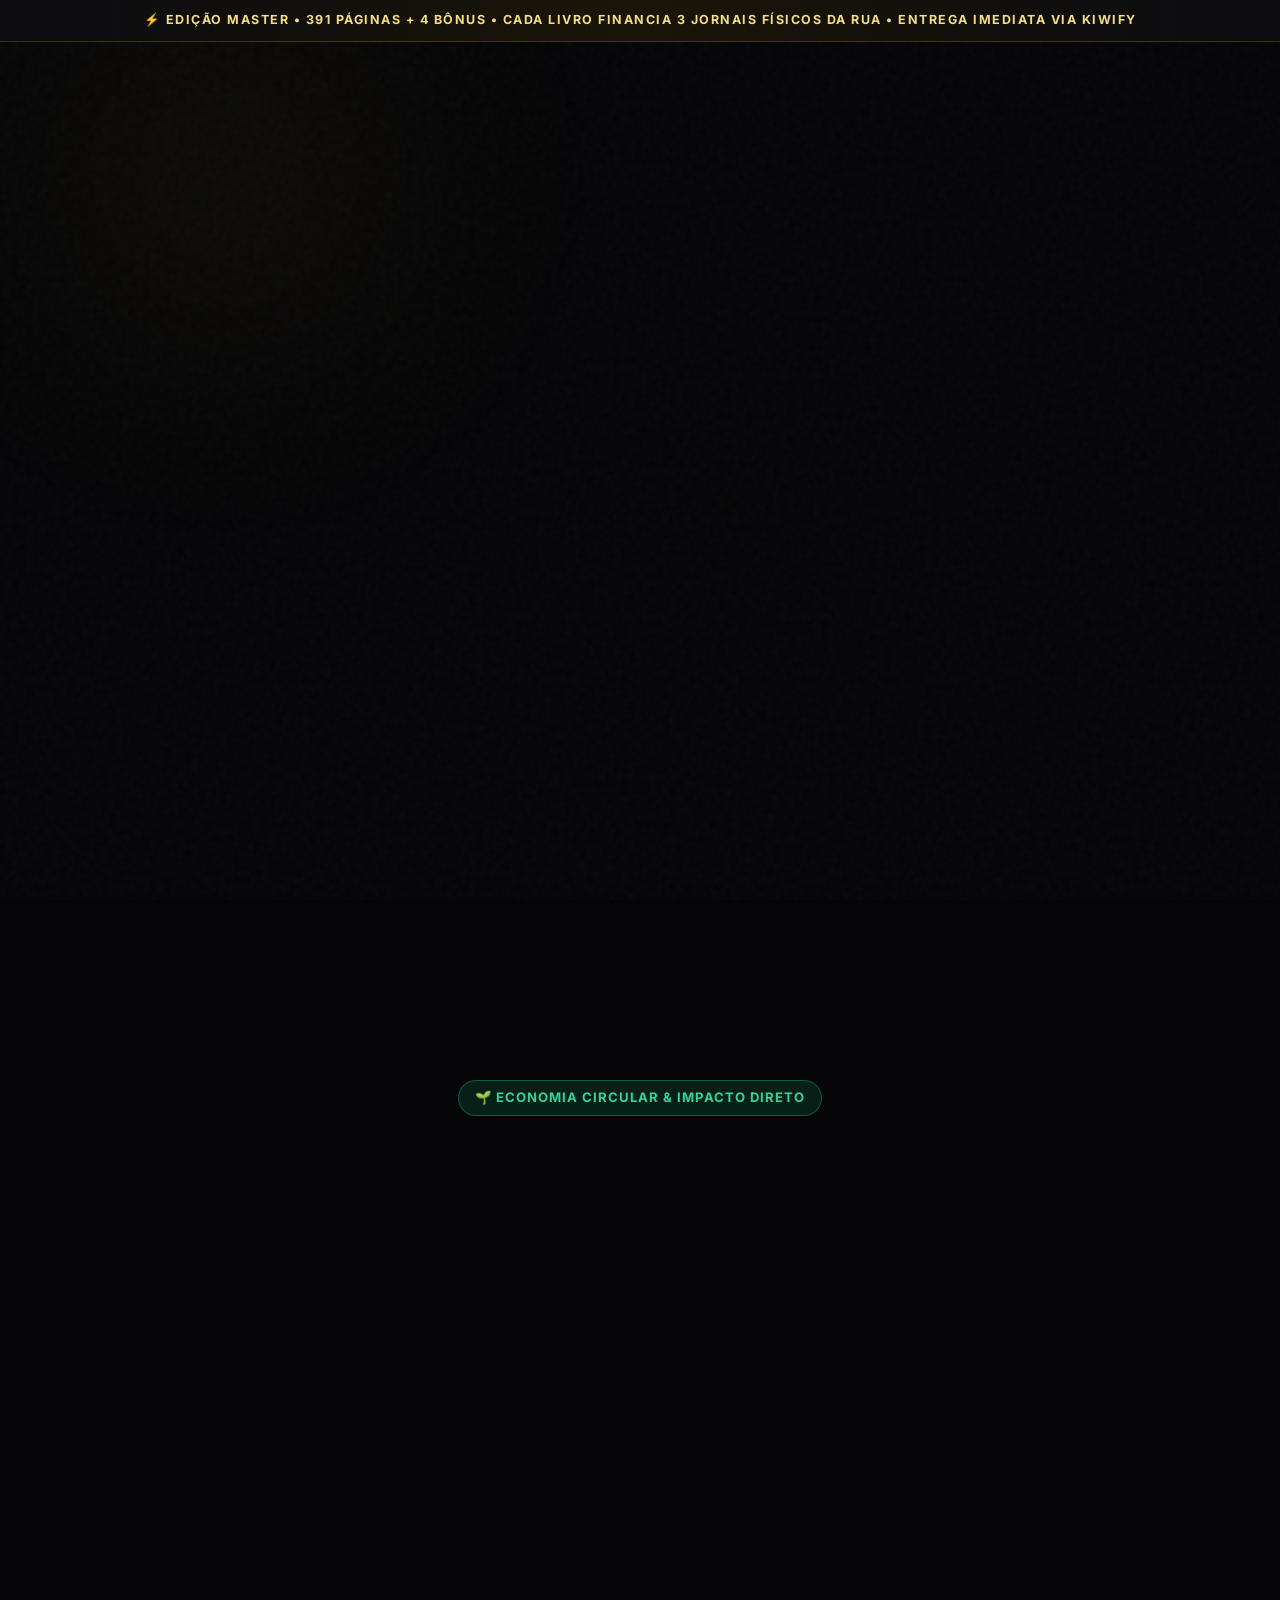
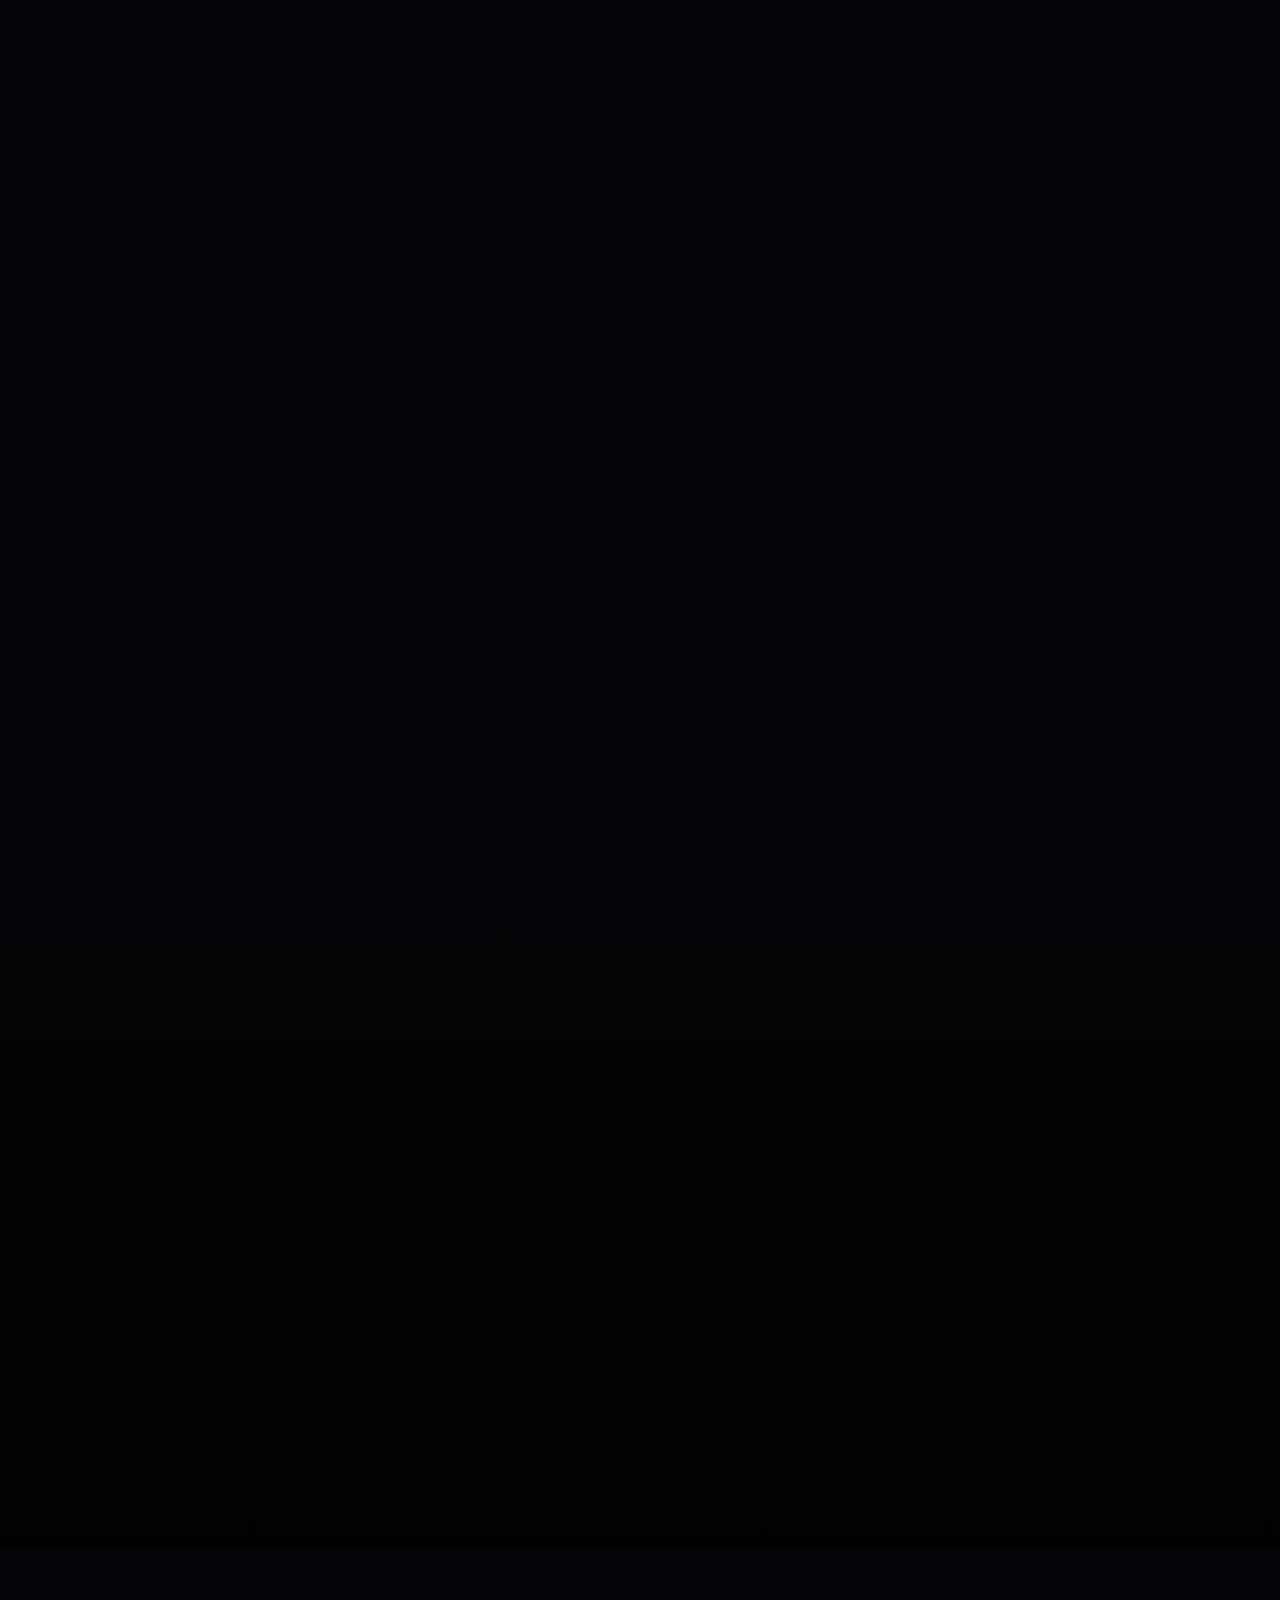
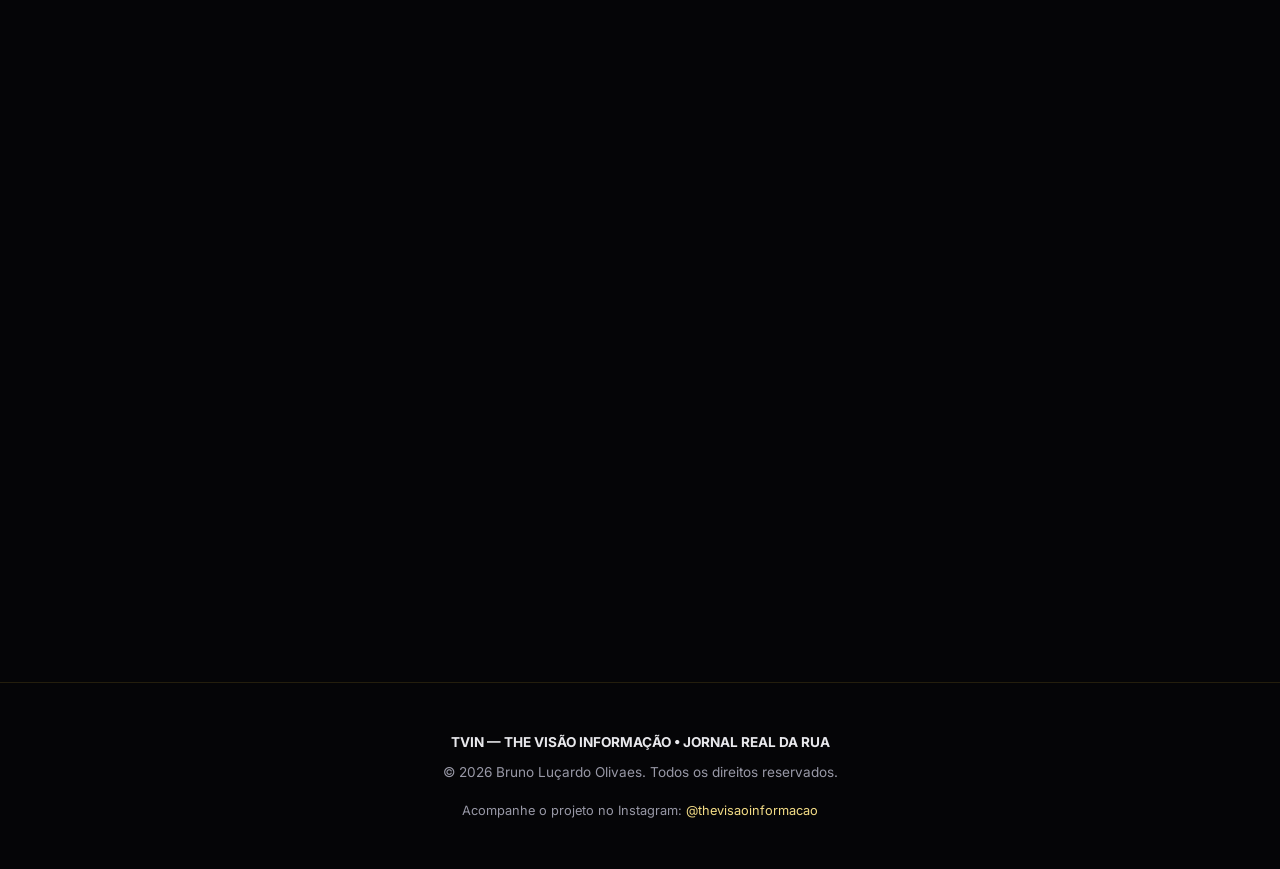
==== do-primeiro-real/index.html @ 1b7e7b94 "feat: mirror route do-primeiro-real" ====
<!DOCTYPE html>
<html lang="pt-BR">
<head>
    <meta charset="UTF-8">
    <meta name="viewport" content="width=device-width, initial-scale=1.0">
    <meta name="description" content="Do Primeiro Real ao Patrimônio: Educação Financeira do Básico ao Avançado por Bruno Luçardo Olivaes. 391 Páginas, 40 Capítulos e o Ecossistema Social TVIN & Jornal REAL da Rua.">
    <meta property="og:title" content="Do Primeiro Real ao Patrimônio — Edição Master | Bruno Luçardo Olivaes">
    <meta property="og:description" content="O guia definitivo de 391 páginas para sair das dívidas e construir riqueza real. Cada livro de R$ 14,90 financia a impressão de 3 jornais físicos gratuitos para a ponta da rua.">
    <meta property="og:image" content="https://bruno-olivaes.github.io/primeiro-real/assets/mockup_hero_combo.png">
    <meta property="og:url" content="https://bruno-olivaes.github.io/primeiro-real/">
    <meta property="og:type" content="website">
    <title>Do Primeiro Real ao Patrimônio — Edição Master | Bruno Luçardo Olivaes</title>
    
    <link rel="preconnect" href="https://fonts.googleapis.com">
    <link rel="preconnect" href="https://fonts.gstatic.com" crossorigin>
    <link href="https://fonts.googleapis.com/css2?family=Cinzel:wght@500;700;800&family=Inter:wght@300;400;500;600;700;800&display=swap" rel="stylesheet">
    <link rel="stylesheet" href="style.css">
</head>
<body>
    <div class="noise-overlay"></div>
    <div class="glow-bg"></div>

    <!-- TOP ANNOUNCEMENT BAR -->
    <div class="top-bar">
        <span>⚡ EDIÇÃO MASTER • 391 PÁGINAS + 4 BÔNUS • CADA LIVRO FINANCIA 3 JORNAIS FÍSICOS DA RUA • ENTREGA IMEDIATA VIA KIWIFY</span>
    </div>

    <!-- HERO SECTION -->
    <header class="hero" id="home">
        <div class="container hero-content">
            <div class="hero-text fade-in-up">
                <div class="badge-pill">ECOSSISTEMA TVIN • THE VISÃO INFORMAÇÃO • IMPACTO SOCIAL REAL</div>
                <p class="pre-headline">Educação Financeira do Básico ao Avançado & Emancipação Popular</p>
                <h1 class="headline">DO PRIMEIRO REAL AO <span class="gold-text">PATRIMÔNIO</span></h1>
                <p class="sub-headline">
                    O guia definitivo de <strong>391 páginas</strong> para estancar o ralo financeiro, sair das dívidas e construir patrimônio sólido — sem jargões de Faria Lima e com os pés na realidade do trabalhador brasileiro.
                </p>
                
                <div class="hero-stats">
                    <div class="stat-item">
                        <span class="stat-num">391</span>
                        <span class="stat-label">Páginas Técnicas</span>
                    </div>
                    <div class="stat-divider"></div>
                    <div class="stat-item">
                        <span class="stat-num">40</span>
                        <span class="stat-label">Capítulos & Checklists</span>
                    </div>
                    <div class="stat-divider"></div>
                    <div class="stat-item">
                        <span class="stat-num">R$ 14,90</span>
                        <span class="stat-label">Preço Popular</span>
                    </div>
                    <div class="stat-divider"></div>
                    <div class="stat-item">
                        <span class="stat-num" style="color: #34d399;">3 Jornais</span>
                        <span class="stat-label">Impressos Financiados</span>
                    </div>
                </div>

                <div class="hero-cta-group">
                    <a href="https://pay.kiwify.com.br/JUmJDc2" target="_blank" class="cta-button primary-cta pulse">
                        QUERO O LIVRO E APOIAR O JORNAL DA RUA ➔
                    </a>
                    <span class="cta-subtext">🔒 Pagamento único de R$ 14,90 • Acesso imediato no Kiwify • Garantia incondicional de 7 dias</span>
                </div>
            </div>

            <div class="hero-image fade-in-up delay-1">
                <div class="book-container">
                    <div class="book-3d">
                        <img src="assets/mockup_hero_combo.png" alt="Do Primeiro Real ao Patrimônio - Pacote Completo Bruno Luçardo Olivaes">
                        <div class="book-cover-overlay"></div>
                    </div>
                </div>
            </div>
        </div>
    </header>

    <!-- SEÇÃO ESPECIAL: O PROJETO TVIN & O JORNAL REAL DA RUA -->
    <section class="section project-manifesto" id="projeto">
        <div class="container">
            <div style="text-align: center;">
                <span class="impact-badge">🌱 Economia Circular & Impacto Direto</span>
                <p class="section-eyebrow fade-in-up">O GRANDE DIFERENCIAL DO PROJETO</p>
                <h2 class="section-title fade-in-up">Um Livro Técnico. Um Movimento Social. <span class="gold-text">Um Modelo Circular.</span></h2>
                <p class="section-subtitle fade-in-up" style="max-width: 820px; margin: 0 auto 2.5rem auto;">
                    Por que uma obra de 391 páginas — que no mercado tradicional custaria entre R$ 150 e R$ 300 — é vendida a <strong>R$ 14,90</strong>? Porque ela é o motor que financia a informação de quem mais precisa.
                </p>
            </div>

            <div class="cards-grid">
                <div class="glass-card fade-in-up">
                    <div class="card-icon">📡</div>
                    <h3>1. O Que é a TVIN?</h3>
                    <p>A <strong>The Visão Informação (TVIN)</strong> nasceu com um propósito inegociável: fornecer educação econômica, ferramentas financeiras e jornalismo sem filtro para a base popular. Não vendemos ilusão nem promessas fáceis: entregamos dados limpos, matemática dos fatos e soberania para quem acorda cedo e faz o país girar.</p>
                </div>

                <div class="glass-card fade-in-up delay-1">
                    <div class="card-icon">🗞️</div>
                    <h3>2. O Jornal REAL da Rua</h3>
                    <p>Um jornal físico de 8 páginas, impresso em papel autêntico e diagramação profissional, distribuído <strong>100% de graça</strong> em estações de trem, terminais de ônibus, feiras e praças populares. Ele traduz juros, direitos trabalhistas, inflação dos alimentos e orçamento familiar direto na mão de quem não tem tempo a perder.</p>
                </div>

                <div class="glass-card fade-in-up delay-2">
                    <div class="card-icon">🔄</div>
                    <h3>3. O Modelo Circular</h3>
                    <p>Você não está apenas comprando um livro: está ativando uma engrenagem de emancipação coletiva. Cada venda do livro digital gera margem líquida suficiente para bancar a gráfica e a distribuição física de <strong>3 exemplares do Jornal REAL da Rua</strong> entregues na ponta.</p>
                </div>
            </div>

            <!-- INFOGRÁFICO DE IMPACTO CIRCULAR -->
            <div class="impact-calc-grid fade-in-up">
                <div class="impact-calc-card">
                    <div class="step-number">Etapa 1 • Seu Investimento</div>
                    <div class="step-val">R$ 14,90</div>
                    <p>Você adquire o livro master completo (391 páginas) com acesso vitalício e todos os 4 bônus exclusivos.</p>
                </div>

                <div class="impact-calc-card">
                    <div class="step-number">Etapa 2 • O Fundo Gráfico</div>
                    <div class="step-val" style="color: var(--gold-light);">R$ 9,00</div>
                    <p>Descontadas as taxas operacionais, R$ 9,00 vão direto e com total transparência para o fundo de impressão do jornal.</p>
                </div>

                <div class="impact-calc-card highlight">
                    <div class="step-number">Etapa 3 • O Impacto na Rua</div>
                    <div class="step-val">3 Jornais</div>
                    <p>A um custo gráfico de ~R$ 3,00 por exemplar, <strong>três pessoas na correria da rua recebem informação financeira de qualidade de graça.</strong></p>
                </div>
            </div>
        </div>
    </section>

    <!-- O PROBLEMA DO BRASILEIRO (A DOR REAL) -->
    <section class="section problem" id="diagnostico">
        <div class="container">
            <p class="section-eyebrow fade-in-up">O DIAGNÓSTICO DO RALO FINANCEIRO</p>
            <h2 class="section-title fade-in-up">Trabalhar 30 dias para o dinheiro sumir em <span class="gold-text">5 dias não é normal.</span></h2>
            <p class="section-subtitle fade-in-up">
                A maioria das pessoas não passa aperto porque ganha pouco: passa aperto porque o sistema bancário foi desenhado para drenar cada centavo que sobra através de juros invisíveis e falta de método.
            </p>

            <div class="cards-grid">
                <div class="glass-card fade-in-up">
                    <div class="card-icon">💳</div>
                    <h3>O Ralo do Rotativo a 440%</h3>
                    <p>Pagar o mínimo da fatura do cartão ou entrar no cheque especial é transferir o trabalho do seu mês inteiro diretamente para o lucro dos maiores bancos do país. O livro ensina a estancar essa hemorragia em menos de 15 dias.</p>
                </div>

                <div class="glass-card fade-in-up delay-1">
                    <div class="card-icon">🕳️</div>
                    <h3>O Mito dos Gurus de Faria Lima</h3>
                    <p>Mandar você "cortar o cafezinho de R$ 5" enquanto o aluguel sobe e o custo da cesta básica dispara é piada de mau gosto. Nós ensinamos a metodologia do Orçamento 70/20/10 adaptada para quem ganha de 1 a 3 salários mínimos.</p>
                </div>

                <div class="glass-card fade-in-up delay-2">
                    <div class="card-icon">📈</div>
                    <h3>O Medo Paralisante de Investir</h3>
                    <p>Deixar o dinheiro na poupança perde para a inflação real. Mas arriscar em apostas, tigrinhos ou criptomoedas milagrosas destrói famílias. O livro mostra o caminho seguro: Tesouro Direto, CDBs de liquidez diária e dividendos de empresas sólidas.</p>
                </div>
            </div>
        </div>
    </section>

    <!-- ARQUITETURA DA OBRA (OS 6 MÓDULOS) -->
    <section class="section solution" id="modulos">
        <div class="container">
            <p class="section-eyebrow fade-in-up">CONTEÚDO PROGRAMÁTICO COMPLETO</p>
            <h2 class="section-title fade-in-up">A Jornada em 6 Módulos & <span class="gold-text">40 Capítulos Técnicos</span></h2>
            <p class="section-subtitle fade-in-up">
                Uma obra enciclopédica de 391 páginas construída passo a passo, do primeiro centavo até a blindagem do patrimônio:
            </p>

            <div class="portals-grid">
                <div class="portal-card glass-card fade-in-up">
                    <div class="portal-number">MÓDULO I • CAP. 1 A 7</div>
                    <h3>Diagnóstico Brutal & Mentalidade Soberana</h3>
                    <p>Mapeamento de dívidas, a auditoria do ralo invisível, a separação entre desejo e necessidade e o fim definitivo da dependência do crédito emergencial.</p>
                </div>

                <div class="portal-card glass-card fade-in-up delay-1">
                    <div class="portal-number">MÓDULO II • CAP. 8 A 14</div>
                    <h3>O Corre Inteligente & Orçamento 70/20/10</h3>
                    <p>Como distribuir a renda para sobreviver com dignidade (70%), quitar pendências e poupar (20%) e manter lazer essencial (10%) sem sabotar o futuro.</p>
                </div>

                <div class="portal-card glass-card fade-in-up delay-2">
                    <div class="portal-number">MÓDULO III • CAP. 15 A 21</div>
                    <h3>A Conquista dos Primeiros R$ 1.000</h3>
                    <p>O escudo de emergência que destrói a ansiedade noturna. Onde guardar a reserva para render todo dia com segurança e liquidez imediata.</p>
                </div>

                <div class="portal-card glass-card fade-in-up">
                    <div class="portal-number">MÓDULO IV • CAP. 22 A 28</div>
                    <h3>Renda Fixa Sem Mistério</h3>
                    <p>Tesouro Selic, Tesouro IPCA+, CDBs garantidos pelo FGC e títulos de crédito. Como fazer o dinheiro trabalhar para você enquanto você dorme.</p>
                </div>

                <div class="portal-card glass-card fade-in-up delay-1">
                    <div class="portal-number">MÓDULO V • CAP. 29 A 35</div>
                    <h3>Renda Variável & Multiplicação Real</h3>
                    <p>Ações de empresas perenes (bancos, energia, saneamento), Fundos Imobiliários geradores de "aluguel mensal na conta" e estratégia de dividendos simples.</p>
                </div>

                <div class="portal-card glass-card fade-in-up delay-2">
                    <div class="portal-number">MÓDULO VI • CAP. 36 A 40</div>
                    <h3>O Efeito Bola de Neve & Liberdade</h3>
                    <p>O poder dos juros compostos ao longo de 10, 20 e 30 anos. Blindagem contra golpes, proteção patrimonial e transferência de soberania entre gerações.</p>
                </div>
            </div>
        </div>
    </section>

    <!-- CURADORIA DOS MESTRES -->
    <section class="section curators" id="curadoria">
        <div class="container">
            <div class="glass-card audience-box fade-in-up" style="text-align: center;">
                <p class="section-eyebrow">RIGOR CONCEITUAL & PRÁTICA POPULAR</p>
                <h2 class="section-title">Inspirado e Curado nas Melhores <span class="gold-text">Vozes do Brasil</span></h2>
                <p style="color: var(--text-muted); max-width: 750px; margin: 0 auto 1.5rem auto;">
                    O livro sintetiza princípios testados no mercado financeiro global e adaptados à realidade da classe trabalhadora, com referências conceituais e homenagens a grandes comunicadores:
                </p>

                <div class="curators-list">
                    <span class="curator-tag">🐟 Investidor Sardinha (Raul Sena)</span>
                    <span class="curator-tag">💡 Olívia Sincera</span>
                    <span class="curator-tag">🏘️ Favelado Investidor (Murilo Duarte)</span>
                    <span class="curator-tag">⚡ Rick Sanches</span>
                    <span class="curator-tag">📡 The Visão Informação (TVIN)</span>
                </div>
            </div>
        </div>
    </section>

    <!-- BÔNUS INCLUSOS -->
    <section class="section bonuses" id="bonus">
        <div class="container">
            <p class="section-eyebrow fade-in-up">KIT COMPLETO DE ACELERAÇÃO</p>
            <h2 class="section-title fade-in-up">4 Bônus Exclusivos <span class="gold-text">Inclusos Gratuitamente</span></h2>
            <p class="section-subtitle fade-in-up">
                Ao adquirir o livro nesta condição especial de lançamento, você recebe na hora o pacote completo de ferramentas práticas:
            </p>

            <div class="bonus-grid">
                <div class="bonus-card fade-in-up">
                    <span class="bonus-badge">BÔNUS 1 • EXCLUSIVO</span>
                    <h4>Edição 01 do Jornal REAL da Rua (PDF Master)</h4>
                    <p>O arquivo completo em alta definição do jornal físico de 8 páginas para você ler, imprimir ou compartilhar na sua comunidade.</p>
                </div>

                <div class="bonus-card fade-in-up delay-1">
                    <span class="bonus-badge">BÔNUS 2 • PLANILHA</span>
                    <h4>Planilha Automatizada 50/30/20 & 70/20/10</h4>
                    <p>Modelo pronto para Excel e Google Sheets. Basta digitar a sua renda para ela calcular instantaneamente seus tetos de gastos e aportes.</p>
                </div>

                <div class="bonus-card fade-in-up delay-2">
                    <span class="bonus-badge">BÔNUS 3 • GUIA RÁPIDO</span>
                    <h4>Os Primeiros R$ 1.000 em 90 Dias</h4>
                    <p>O roteiro passo a passo para fazer dinheiro rápido e honesto através de renda ativa e blindar a sua primeira reserva de emergência.</p>
                </div>

                <div class="bonus-card fade-in-up">
                    <span class="bonus-badge">BÔNUS 4 • CHECKLIST</span>
                    <h4>Checklist Anti-Juros & Renegociação</h4>
                    <p>O roteiro exato para negociar com bancos pelo Desenrola Brasil ou Serasa Limpa Nome com até 90% de desconto real.</p>
                </div>
            </div>
        </div>
    </section>

    <!-- SOBRE O AUTOR -->
    <section class="section author" id="autor">
        <div class="container author-content glass-card fade-in-up">
            <div class="author-info">
                <h3>Sobre o Autor</h3>
                <h2 class="gold-text">Bruno Luçardo Olivaes</h2>
                <p>Pesquisador, autor e idealizador da <strong>TVIN (The Visão Informação)</strong> e do <strong>Jornal REAL da Rua</strong>. Atua na formulação de soluções de tecnologia, metrologia e comunicação popular orientadas a romper a assimetria de informação que mantém o trabalhador vulnerável. Desenvolveu <em>Do Primeiro Real ao Patrimônio</em> como um instrumento definitivo de inclusão econômica e independência da base popular.</p>
            </div>
        </div>
    </section>

    <!-- OFERTA & CHECKOUT SEGURO -->
    <section class="section checkout" id="comprar">
        <div class="container">
            <div class="offer-box glass-card fade-in-up">
                <div class="offer-badge">CONDIÇÃO POPULAR DE LANÇAMENTO • EDIÇÃO MASTER</div>
                <h2>Do Primeiro Real ao Patrimônio</h2>
                <p class="offer-desc">391 Páginas Técnicas + 4 Bônus Exclusivos + Patrocínio Direto de 3 Jornais Físicos nas Ruas.</p>

                <div class="deliverables-box">
                    <div class="deliv-item">✓ <strong>Livro Master em PDF Alta Definição</strong> (391 páginas diagramadas)</div>
                    <div class="deliv-item">✓ <strong>Versão EPUB3 Fluida</strong> (ideal para celular, tablet e Kindle)</div>
                    <div class="deliv-item">✓ <strong>Versão Editável em DOCX</strong> (para anotações e estudos)</div>
                    <div class="deliv-item">✓ <strong>Edição 01 do Jornal REAL da Rua</strong> em PDF Master de 8 páginas</div>
                    <div class="deliv-item">✓ <strong>Planilha Automatizada de Orçamento</strong> (CSV / Excel)</div>
                    <div class="deliv-item">✓ <strong>Guia Executivo dos Primeiros R$ 1.000</strong></div>
                    <div class="deliv-item">✓ <strong>Checklist de Renegociação com Bancos</strong></div>
                    <div class="deliv-item" style="color: #34d399;">✓ <strong>Impacto Social Garantido:</strong> Financia 3 jornais impressos na ponta da rua</div>
                </div>

                <div class="price-box" style="margin: 2rem 0;">
                    <span class="price-anchor" style="text-decoration: line-through; color: var(--text-muted); font-size: 1.1rem; display: block;">De R$ 97,00</span>
                    <span class="price-current" style="font-size: 3rem; font-weight: 800; color: var(--gold-light); font-family: var(--font-heading); display: block;">
                        Por apenas R$ 14,90
                    </span>
                    <span style="color: var(--text-muted); font-size: 0.9rem;">Pagamento único via PIX ou Cartão • Sem mensalidades</span>
                </div>

                <div class="hero-cta-group">
                    <a href="https://pay.kiwify.com.br/JUmJDc2" target="_blank" class="cta-button primary-cta pulse" style="font-size: 1.15rem; padding: 1.25rem 2.5rem;">
                        GARANTIR MEU LIVRO E FINANCIAR O JORNAL (R$ 14,90) ➔
                    </a>
                </div>

                <div class="security-badges" style="display: flex; flex-wrap: wrap; justify-content: center; gap: 1.5rem; margin-top: 1.5rem; color: var(--text-muted); font-size: 0.85rem;">
                    <span>🔒 Plataforma Kiwify 100% Criptografada</span>
                    <span>⚡ Acesso Imediato no E-mail</span>
                    <span>🛡️ 7 Dias de Garantia Incondicional</span>
                    <span>📱 Leitura em Qualquer Aparelho</span>
                </div>
            </div>
        </div>
    </section>

    <!-- FAQ -->
    <section class="section faq" id="faq">
        <div class="container">
            <p class="section-eyebrow fade-in-up">PERGUNTAS FREQUENTES</p>
            <h2 class="section-title fade-in-up">Tire Todas as Suas <span class="gold-text">Dúvidas</span></h2>

            <div class="cards-grid" style="grid-template-columns: 1fr; max-width: 820px; margin: 2rem auto 0 auto;">
                <div class="glass-card fade-in-up">
                    <h4 style="color: #fff; margin-bottom: 0.5rem; font-size: 1.1rem;">Como recebo o acesso ao livro?</h4>
                    <p style="color: var(--text-muted); font-size: 0.95rem;">Assim que seu pagamento de R$ 14,90 for confirmado pela Kiwify (instantâneo no PIX e Cartão), você recebe um e-mail com seus dados de acesso para baixar o pacote completo imediatamente.</p>
                </div>

                <div class="glass-card fade-in-up delay-1">
                    <h4 style="color: #fff; margin-bottom: 0.5rem; font-size: 1.1rem;">Como funciona o patrocínio dos jornais físicos?</h4>
                    <p style="color: var(--text-muted); font-size: 0.95rem;">Da sua compra de R$ 14,90, descontadas as taxas da plataforma, R$ 9,00 limpos vão para o caixa gráfico do Jornal REAL da Rua. Cada exemplar físico custa aproximadamente R$ 3,00 de gráfica. Portanto, a cada 1 livro vendido, 3 jornais são impressos e distribuídos gratuitamente para trabalhadores, jovens e moradores da periferia.</p>
                </div>

                <div class="glass-card fade-in-up delay-2">
                    <h4 style="color: #fff; margin-bottom: 0.5rem; font-size: 1.1rem;">O livro é para quem está muito endividado ou para quem já tem dinheiro?</h4>
                    <p style="color: var(--text-muted); font-size: 0.95rem;">Para os dois. O Módulo I e II focam exatamente em quem está no vermelho, ensinando a estancar juros abusivos e organizar o orçamento. Já os Módulos IV, V e VI ensinam a multiplicar patrimônio em Tesouro Direto, Ações e Fundos Imobiliários.</p>
                </div>

                <div class="glass-card fade-in-up">
                    <h4 style="color: #fff; margin-bottom: 0.5rem; font-size: 1.1rem;">E se eu não gostar do conteúdo?</h4>
                    <p style="color: var(--text-muted); font-size: 0.95rem;">Você tem 7 dias de garantia incondicional assegurada pela Kiwify e pelo Código de Defesa do Consumidor. Se não ficar satisfeito, basta um clique dentro da Kiwify para receber 100% do seu dinheiro de volta.</p>
                </div>
            </div>
        </div>
    </section>

    <!-- FOOTER -->
    <footer class="footer" style="padding: 3rem 0; border-top: 1px solid rgba(212, 175, 55, 0.15); margin-top: 4rem; text-align: center;">
        <div class="container">
            <p style="color: var(--text-main); font-weight: 700; margin-bottom: 0.5rem;">TVIN — THE VISÃO INFORMAÇÃO • JORNAL REAL DA RUA</p>
            <p style="color: var(--text-muted); font-size: 0.85rem; margin-bottom: 1rem;">
                © 2026 Bruno Luçardo Olivaes. Todos os direitos reservados.
            </p>
            <p style="color: var(--text-muted); font-size: 0.8rem;">
                Acompanhe o projeto no Instagram: <a href="https://instagram.com/thevisaoinformacao" target="_blank" style="color: var(--gold-light); text-decoration: none;">@thevisaoinformacao</a>
            </p>
        </div>
    </footer>
</body>
</html>
---- do-primeiro-real/style.css ----
/* DESIGN SYSTEM & VARIABLES */
:root {
    --bg-dark: #050507;
    --bg-darker: #020203;
    --text-main: #e8e8ec;
    --text-muted: #9898a6;
    --gold: #d4af37;
    --gold-light: #f3dc86;
    --gold-glow: rgba(212, 175, 55, 0.35);
    --cyan-accent: #00d2ff;
    --glass-bg: rgba(18, 19, 26, 0.72);
    --glass-border: rgba(212, 175, 55, 0.16);
    
    --font-heading: 'Cinzel', serif;
    --font-body: 'Inter', sans-serif;
}

* {
    margin: 0;
    padding: 0;
    box-sizing: border-box;
}

html {
    scroll-behavior: smooth;
    background-color: var(--bg-dark);
}

body {
    font-family: var(--font-body);
    color: var(--text-main);
    line-height: 1.65;
    overflow-x: hidden;
    position: relative;
}

/* TOP BAR */
.top-bar {
    background: linear-gradient(90deg, #0b0b10 0%, #1a1508 50%, #0b0b10 100%);
    border-bottom: 1px solid rgba(212, 175, 55, 0.25);
    color: var(--gold-light);
    text-align: center;
    padding: 0.65rem 1rem;
    font-size: 0.78rem;
    font-weight: 700;
    letter-spacing: 1.5px;
    text-transform: uppercase;
}

/* NOISE & GLOW EFFECTS */
.noise-overlay {
    position: fixed;
    top: 0; left: 0; width: 100vw; height: 100vh;
    pointer-events: none;
    z-index: -1;
    opacity: 0.035;
    background-image: url('data:image/svg+xml,%3Csvg viewBox="0 0 200 200" xmlns="http://www.w3.org/2000/svg"%3E%3Cfilter id="noiseFilter"%3E%3CfeTurbulence type="fractalNoise" baseFrequency="0.65" numOctaves="3" stitchTiles="stitch"/%3E%3C/filter%3E%3Crect width="100%25" height="100%25" filter="url(%23noiseFilter)"/%3E%3C/svg%3E');
}

.glow-bg {
    position: fixed;
    top: -20%;
    left: -10%;
    width: 55vw;
    height: 55vw;
    background: radial-gradient(circle, var(--gold-glow) 0%, transparent 65%);
    opacity: 0.18;
    z-index: -2;
    filter: blur(110px);
}

.container {
    max-width: 1200px;
    margin: 0 auto;
    padding: 0 2rem;
}

.gold-text {
    color: var(--gold);
    text-shadow: 0 0 18px var(--gold-glow);
}

/* TYPOGRAPHY */
h1, h2, h3, h4 {
    font-family: var(--font-heading);
    font-weight: 700;
    line-height: 1.25;
}

.section-eyebrow {
    text-align: center;
    color: var(--gold);
    font-size: 0.82rem;
    font-weight: 700;
    letter-spacing: 3px;
    text-transform: uppercase;
    margin-bottom: 0.75rem;
}

.section-title {
    font-size: 2.6rem;
    text-align: center;
    margin-bottom: 1.2rem;
    letter-spacing: 1.5px;
}

.section-subtitle {
    text-align: center;
    color: var(--text-muted);
    max-width: 760px;
    margin: 0 auto 3.5rem auto;
    font-size: 1.08rem;
}

/* BUTTONS */
.cta-button {
    display: inline-block;
    padding: 1.15rem 2.6rem;
    font-family: var(--font-body);
    font-size: 1rem;
    font-weight: 800;
    letter-spacing: 1.2px;
    text-transform: uppercase;
    text-decoration: none;
    border-radius: 6px;
    transition: all 0.3s ease;
    cursor: pointer;
    text-align: center;
}

.primary-cta {
    background: linear-gradient(135deg, #e5c158 0%, #b88b14 100%);
    color: #050505;
    box-shadow: 0 6px 25px rgba(212, 175, 55, 0.35);
    border: 1px solid rgba(255,255,255,0.3);
}

.primary-cta:hover {
    transform: translateY(-3px);
    box-shadow: 0 10px 35px rgba(212, 175, 55, 0.55);
    background: linear-gradient(135deg, #f5df8b 0%, #d4af37 100%);
}

.pulse {
    animation: pulseGlow 2.2s infinite;
}

@keyframes pulseGlow {
    0% { box-shadow: 0 0 0 0 rgba(212, 175, 55, 0.45); }
    70% { box-shadow: 0 0 0 16px rgba(212, 175, 55, 0); }
    100% { box-shadow: 0 0 0 0 rgba(212, 175, 55, 0); }
}

/* GLASSMORPHISM CARDS */
.glass-card {
    background: var(--glass-bg);
    backdrop-filter: blur(14px);
    -webkit-backdrop-filter: blur(14px);
    border: 1px solid var(--glass-border);
    border-radius: 14px;
    padding: 2.4rem;
    transition: transform 0.3s ease, border-color 0.3s ease, box-shadow 0.3s ease;
}

.glass-card:hover {
    transform: translateY(-5px);
    border-color: rgba(212, 175, 55, 0.45);
    box-shadow: 0 12px 32px rgba(0, 0, 0, 0.6);
}

/* HERO SECTION */
.hero {
    min-height: 92vh;
    display: flex;
    align-items: center;
    padding: 4.5rem 0 4rem 0;
}

.hero-content {
    display: grid;
    grid-template-columns: 1.15fr 0.85fr;
    gap: 4rem;
    align-items: center;
}

.badge-pill {
    display: inline-block;
    background: rgba(212, 175, 55, 0.12);
    border: 1px solid rgba(212, 175, 55, 0.35);
    color: var(--gold-light);
    font-size: 0.75rem;
    font-weight: 700;
    letter-spacing: 2px;
    padding: 0.4rem 1rem;
    border-radius: 50px;
    margin-bottom: 1.2rem;
}

.pre-headline {
    color: var(--gold);
    font-size: 0.95rem;
    text-transform: uppercase;
    letter-spacing: 2.5px;
    margin-bottom: 0.75rem;
    font-weight: 600;
}

.headline {
    font-size: 4.1rem;
    margin-bottom: 1.4rem;
}

.sub-headline {
    font-size: 1.12rem;
    color: var(--text-muted);
    margin-bottom: 2rem;
    max-width: 95%;
}

.sub-headline strong {
    color: var(--text-main);
}

.hero-stats {
    display: flex;
    align-items: center;
    gap: 1.8rem;
    margin-bottom: 2.4rem;
    padding: 1.1rem 1.6rem;
    background: rgba(255, 255, 255, 0.03);
    border: 1px solid rgba(212, 175, 55, 0.18);
    border-radius: 10px;
    width: fit-content;
}

.stat-item {
    display: flex;
    flex-direction: column;
}

.stat-num {
    font-family: var(--font-heading);
    font-size: 1.75rem;
    font-weight: 800;
    color: var(--gold);
    line-height: 1.1;
}

.stat-label {
    font-size: 0.78rem;
    color: var(--text-muted);
    text-transform: uppercase;
    letter-spacing: 1px;
}

.stat-divider {
    width: 1px;
    height: 36px;
    background: rgba(212, 175, 55, 0.25);
}

.hero-cta-group {
    display: flex;
    flex-direction: column;
    align-items: flex-start;
    gap: 0.75rem;
}

.cta-subtext {
    font-size: 0.85rem;
    color: var(--text-muted);
}

/* 3D BOOK MOCKUP */
.book-container {
    perspective: 1200px;
    width: 100%;
    max-width: 390px;
    margin: 0 auto;
    position: relative;
}

.book-3d {
    position: relative;
    width: 100%;
    transform-style: preserve-3d;
    transform: rotateY(-24deg) rotateX(6deg);
    animation: float3d 6s ease-in-out infinite;
}

.book-3d img {
    width: 100%;
    display: block;
    border-radius: 4px 10px 10px 4px;
    position: relative;
    z-index: 10;
    box-shadow: inset 4px 0 10px rgba(0,0,0,0.3);
}

.book-cover-overlay {
    position: absolute;
    top: 0; left: 0; width: 100%; height: 100%;
    background: linear-gradient(to right, rgba(255,255,255,0.14) 0%, rgba(255,255,255,0) 22%, rgba(0,0,0,0.25) 100%);
    z-index: 11;
    border-radius: 4px 10px 10px 4px;
    pointer-events: none;
}

.book-3d::before {
    content: '';
    position: absolute;
    top: 1.5%;
    bottom: 1.5%;
    left: 100%;
    width: 42px;
    background-color: #d8d4c8;
    background-image: repeating-linear-gradient(to right, #c8c4b8 0px, #c8c4b8 1px, #ece8dc 2px, #ece8dc 3px);
    transform-origin: left;
    transform: rotateY(90deg);
    border-radius: 0 4px 4px 0;
    box-shadow: inset 0px 0px 6px rgba(0,0,0,0.5);
    z-index: 9;
}

.book-3d::after {
    content: '';
    position: absolute;
    top: 0;
    left: 0;
    width: 100%;
    height: 100%;
    background-color: #08080a;
    transform: translateZ(-42px);
    border-radius: 4px 10px 10px 4px;
    box-shadow: -25px 35px 55px rgba(0,0,0,0.85), 0 0 45px rgba(212,175,55,0.18);
}

@keyframes float3d {
    0% { transform: rotateY(-24deg) rotateX(6deg) translateY(0px); }
    50% { transform: rotateY(-19deg) rotateX(10deg) translateY(-16px); }
    100% { transform: rotateY(-24deg) rotateX(6deg) translateY(0px); }
}

/* SECTIONS */
.section {
    padding: 6rem 0;
}

.problem {
    background: linear-gradient(180deg, var(--bg-dark) 0%, var(--bg-darker) 100%);
}

.cards-grid {
    display: grid;
    grid-template-columns: repeat(auto-fit, minmax(310px, 1fr));
    gap: 2rem;
}

.card-icon {
    font-size: 2.5rem;
    margin-bottom: 1.2rem;
}

.glass-card h3 {
    margin-bottom: 0.9rem;
    font-size: 1.35rem;
    color: var(--gold-light);
}

.glass-card p {
    color: var(--text-muted);
    font-size: 0.96rem;
}

/* DIAGRAMS PREVIEW */
.diagrams-preview {
    background: radial-gradient(circle at 50% 20%, rgba(212, 175, 55, 0.06) 0%, transparent 70%);
}

.diagrams-grid {
    display: grid;
    grid-template-columns: repeat(auto-fit, minmax(330px, 1fr));
    gap: 2rem;
}

.diagram-card {
    padding: 1.2rem;
    display: flex;
    flex-direction: column;
    gap: 1.2rem;
}

.diagram-card img {
    width: 100%;
    border-radius: 8px;
    border: 1px solid rgba(212, 175, 55, 0.25);
    display: block;
}

.diagram-caption {
    padding: 0 0.5rem 0.5rem 0.5rem;
}

.diag-tag {
    display: inline-block;
    font-size: 0.7rem;
    font-weight: 700;
    letter-spacing: 1.5px;
    color: var(--cyan-accent);
    margin-bottom: 0.4rem;
}

.diagram-caption h4 {
    font-size: 1.15rem;
    margin-bottom: 0.5rem;
    color: var(--text-main);
}

.diagram-caption p {
    font-size: 0.9rem;
    color: var(--text-muted);
}

/* PORTALS GRID */
.portals-grid {
    display: grid;
    grid-template-columns: repeat(auto-fit, minmax(340px, 1fr));
    gap: 1.8rem;
}

.portal-card {
    border-left: 3px solid var(--gold);
}

.portal-number {
    font-size: 0.75rem;
    font-weight: 800;
    letter-spacing: 2px;
    color: var(--gold);
    margin-bottom: 0.6rem;
}

/* AUDIENCE & BENEFITS */
.audience-box {
    max-width: 920px;
    margin: 0 auto;
}

.benefit-list {
    list-style: none;
    margin-top: 2rem;
}

.benefit-list li {
    margin-bottom: 1.6rem;
    padding-left: 2.2rem;
    position: relative;
    color: var(--text-muted);
    font-size: 1.02rem;
}

.benefit-list li strong {
    color: var(--text-main);
    display: block;
    margin-bottom: 0.25rem;
    font-size: 1.08rem;
}

.benefit-list li::before {
    content: '◈';
    color: var(--gold);
    position: absolute;
    left: 0;
    top: 0;
    font-size: 1.25rem;
}

/* AUTHOR */
.author-info {
    text-align: center;
    max-width: 820px;
    margin: 0 auto;
}

.author-info h3 {
    color: var(--text-muted);
    font-size: 0.95rem;
    text-transform: uppercase;
    letter-spacing: 2.5px;
    margin-bottom: 0.5rem;
}

.author-info h2 {
    font-size: 2.2rem;
    margin-bottom: 1.4rem;
}

/* CHECKOUT */
.checkout {
    text-align: center;
}

.offer-box {
    max-width: 680px;
    margin: 0 auto;
    border: 1.5px solid var(--gold);
    background: radial-gradient(circle at center, rgba(212,175,55,0.08) 0%, rgba(12,12,18,0.92) 100%);
    padding: 3.2rem 2.5rem;
}

.offer-badge {
    display: inline-block;
    background: var(--gold);
    color: #050505;
    font-size: 0.76rem;
    font-weight: 800;
    letter-spacing: 1.8px;
    padding: 0.35rem 1.1rem;
    border-radius: 50px;
    margin-bottom: 1.2rem;
}

.offer-box h2 {
    font-size: 2.4rem;
    margin-bottom: 0.8rem;
}

.offer-desc {
    color: var(--text-muted);
    margin-bottom: 2rem;
}

.deliverables-box {
    text-align: left;
    background: rgba(0, 0, 0, 0.35);
    border: 1px solid rgba(212, 175, 55, 0.2);
    border-radius: 10px;
    padding: 1.4rem 1.8rem;
    margin-bottom: 2rem;
    display: flex;
    flex-direction: column;
    gap: 0.7rem;
}

.deliv-item {
    font-size: 0.95rem;
    color: var(--text-main);
}

.deliv-item strong {
    color: var(--gold-light);
}

.price-box {
    margin: 1.8rem 0 2.2rem 0;
}

.old-price {
    font-size: 0.95rem;
    color: var(--text-muted);
    margin-bottom: 0.25rem;
}

.old-price span {
    text-decoration: line-through;
    color: #ff6b6b;
}

.price {
    color: #fff;
    line-height: 1;
    margin: 0.4rem 0;
}

.currency {
    font-size: 1.6rem;
    vertical-align: super;
    color: var(--gold);
    font-weight: 700;
}

.value {
    font-size: 4.5rem;
    font-family: var(--font-heading);
    font-weight: 800;
    color: var(--gold-light);
}

.installments {
    font-size: 0.9rem;
    color: var(--text-muted);
}

.checkout-btn {
    width: 100%;
    max-width: 440px;
    font-size: 1.1rem;
    padding: 1.25rem 2rem;
}

.guarantee {
    margin-top: 2rem;
    display: flex;
    flex-direction: column;
    gap: 0.45rem;
    color: var(--text-muted);
    font-size: 0.88rem;
}

/* FAQ */
.faq-grid {
    display: grid;
    grid-template-columns: repeat(auto-fit, minmax(320px, 1fr));
    gap: 1.8rem;
}

/* FOOTER */
footer {
    padding: 3.5rem 0;
    text-align: center;
    color: var(--text-muted);
    font-size: 0.85rem;
    border-top: 1px solid var(--glass-border);
}

.footer-brand {
    color: var(--gold);
    font-family: var(--font-heading);
    letter-spacing: 2px;
    font-size: 0.9rem;
    margin-bottom: 0.5rem;
}

/* ANIMATIONS */
.fade-in-up {
    opacity: 0;
    transform: translateY(28px);
    transition: opacity 0.75s ease, transform 0.75s ease;
}

.fade-in-up.visible {
    opacity: 1;
    transform: translateY(0);
}

.delay-1 { transition-delay: 0.15s; }
.delay-2 { transition-delay: 0.3s; }

/* RESPONSIVE */
@media (max-width: 900px) {
    .hero-content {
        grid-template-columns: 1fr;
        text-align: center;
        gap: 2.5rem;
    }
    
    .headline {
        font-size: 2.8rem;
    }
    
    .sub-headline {
        margin: 0 auto 2rem auto;
    }

    .hero-stats {
        margin: 0 auto 2rem auto;
    }

    .hero-cta-group {
        align-items: center;
    }
    
    .section-title {
        font-size: 2rem;
    }
}



/* CUSTOM EXTENSIONS FOR DO PRIMEIRO REAL AO PATRIMÔNIO */
.impact-badge {
    display: inline-flex;
    align-items: center;
    gap: 0.5rem;
    padding: 0.4rem 1rem;
    background: rgba(16, 185, 129, 0.15);
    border: 1px solid rgba(16, 185, 129, 0.4);
    color: #34d399;
    border-radius: 999px;
    font-size: 0.82rem;
    font-weight: 700;
    letter-spacing: 1px;
    text-transform: uppercase;
    margin-bottom: 1.2rem;
}

.impact-calc-grid {
    display: grid;
    grid-template-columns: repeat(auto-fit, minmax(240px, 1fr));
    gap: 1.5rem;
    margin: 2rem 0;
}

.impact-calc-card {
    background: rgba(15, 23, 42, 0.6);
    border: 1px solid rgba(212, 175, 55, 0.2);
    border-radius: 16px;
    padding: 1.75rem;
    text-align: center;
    position: relative;
    overflow: hidden;
    transition: transform 0.3s ease, border-color 0.3s ease;
}

.impact-calc-card:hover {
    transform: translateY(-4px);
    border-color: rgba(212, 175, 55, 0.5);
}

.impact-calc-card.highlight {
    border-color: rgba(16, 185, 129, 0.5);
    background: linear-gradient(180deg, rgba(16, 185, 129, 0.08) 0%, rgba(15, 23, 42, 0.7) 100%);
}

.impact-calc-card .step-number {
    font-size: 0.75rem;
    font-weight: 800;
    color: var(--gold-light);
    letter-spacing: 2px;
    text-transform: uppercase;
    margin-bottom: 0.5rem;
}

.impact-calc-card .step-val {
    font-size: 2.2rem;
    font-weight: 800;
    color: #fff;
    font-family: var(--font-heading);
    margin-bottom: 0.5rem;
}

.impact-calc-card.highlight .step-val {
    color: #34d399;
    text-shadow: 0 0 20px rgba(52, 211, 153, 0.4);
}

.impact-calc-card p {
    color: var(--text-muted);
    font-size: 0.92rem;
    line-height: 1.5;
}

.curators-list {
    display: flex;
    flex-wrap: wrap;
    gap: 0.75rem;
    justify-content: center;
    margin: 1.5rem 0;
}

.curator-tag {
    background: rgba(255, 255, 255, 0.04);
    border: 1px solid rgba(255, 255, 255, 0.1);
    color: var(--text-main);
    padding: 0.5rem 1rem;
    border-radius: 999px;
    font-size: 0.85rem;
    font-weight: 600;
    display: inline-flex;
    align-items: center;
    gap: 0.4rem;
}

.bonus-grid {
    display: grid;
    grid-template-columns: repeat(auto-fit, minmax(280px, 1fr));
    gap: 1.5rem;
    margin-top: 2rem;
}

.bonus-card {
    background: rgba(18, 19, 26, 0.72);
    border: 1px solid rgba(212, 175, 55, 0.2);
    border-radius: 16px;
    padding: 1.75rem;
    transition: transform 0.3s ease;
}

.bonus-card:hover {
    transform: translateY(-4px);
    border-color: var(--gold);
}

.bonus-badge {
    background: var(--gold);
    color: #000;
    font-weight: 800;
    font-size: 0.7rem;
    padding: 0.2rem 0.6rem;
    border-radius: 4px;
    text-transform: uppercase;
    display: inline-block;
    margin-bottom: 0.75rem;
}

.bonus-card h4 {
    font-size: 1.15rem;
    color: #fff;
    margin-bottom: 0.5rem;
    font-family: var(--font-heading);
}

.bonus-card p {
    color: var(--text-muted);
    font-size: 0.88rem;
    line-height: 1.5;
}
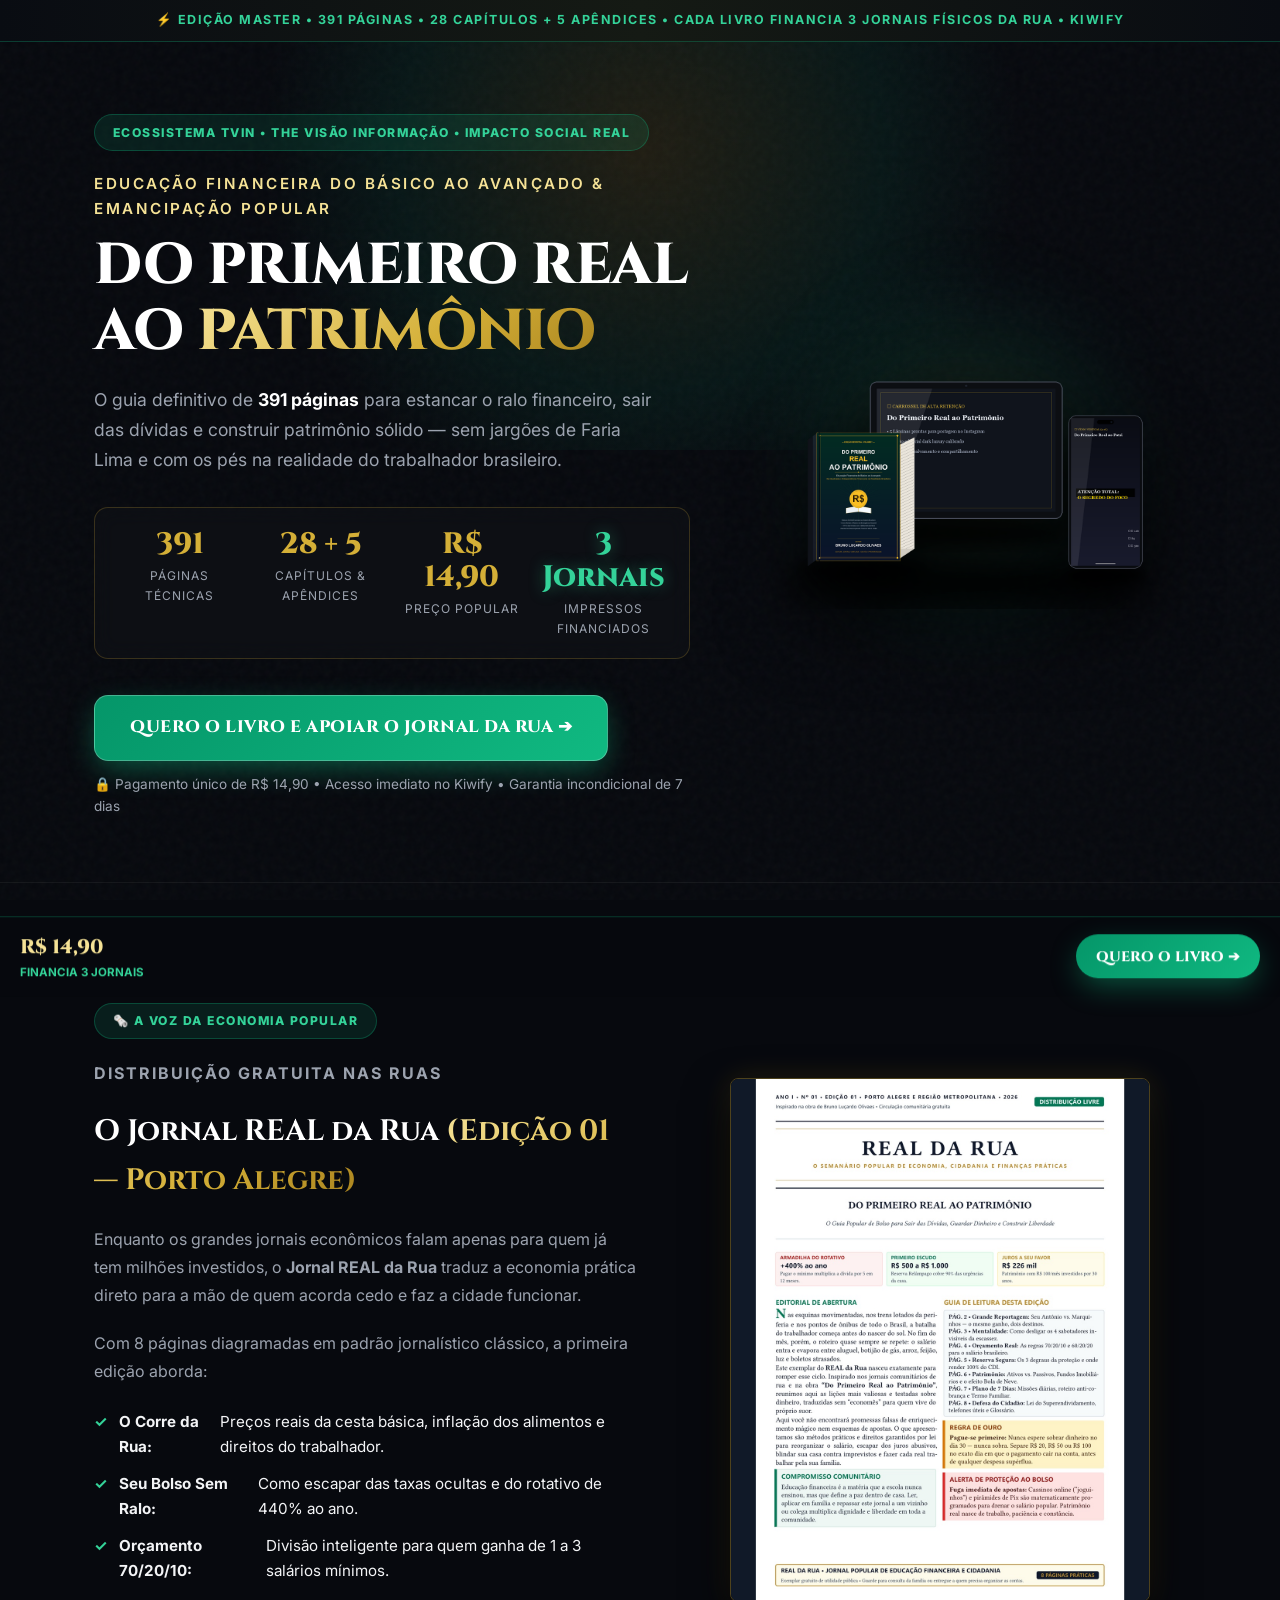
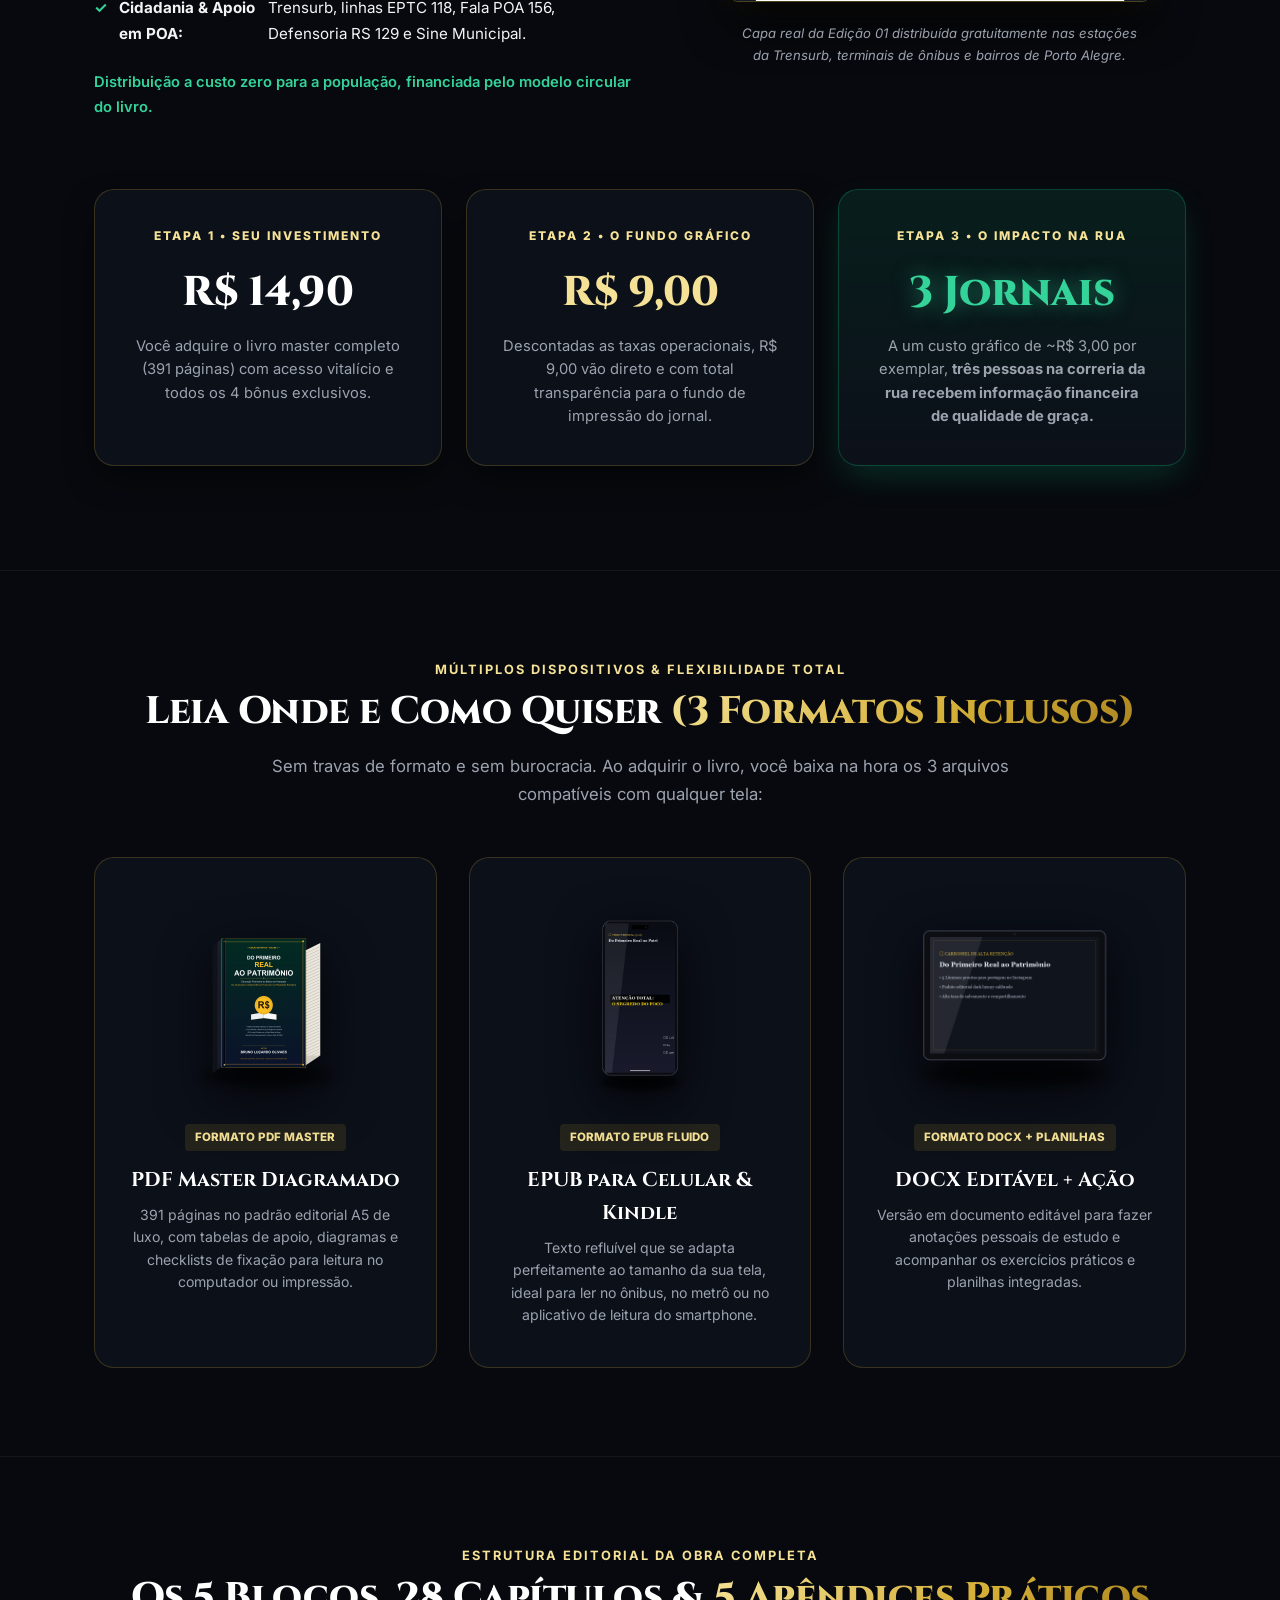
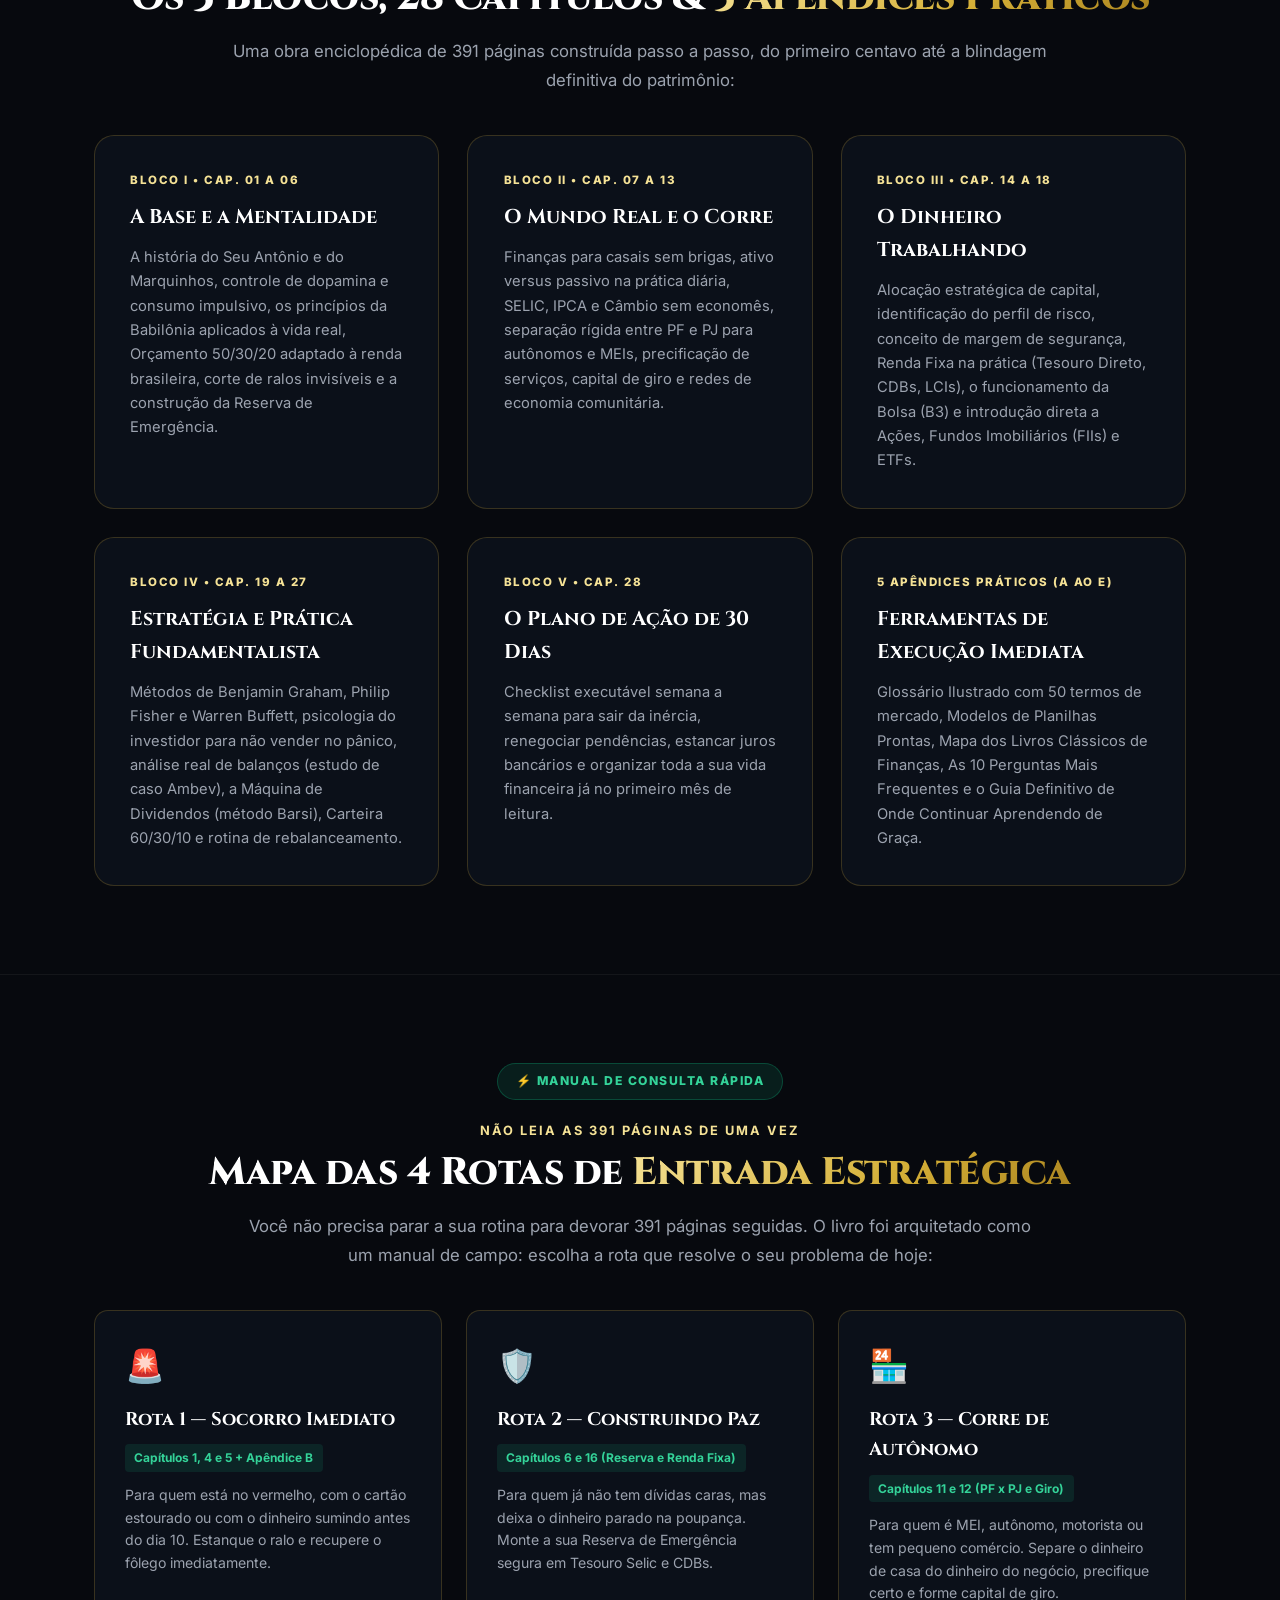
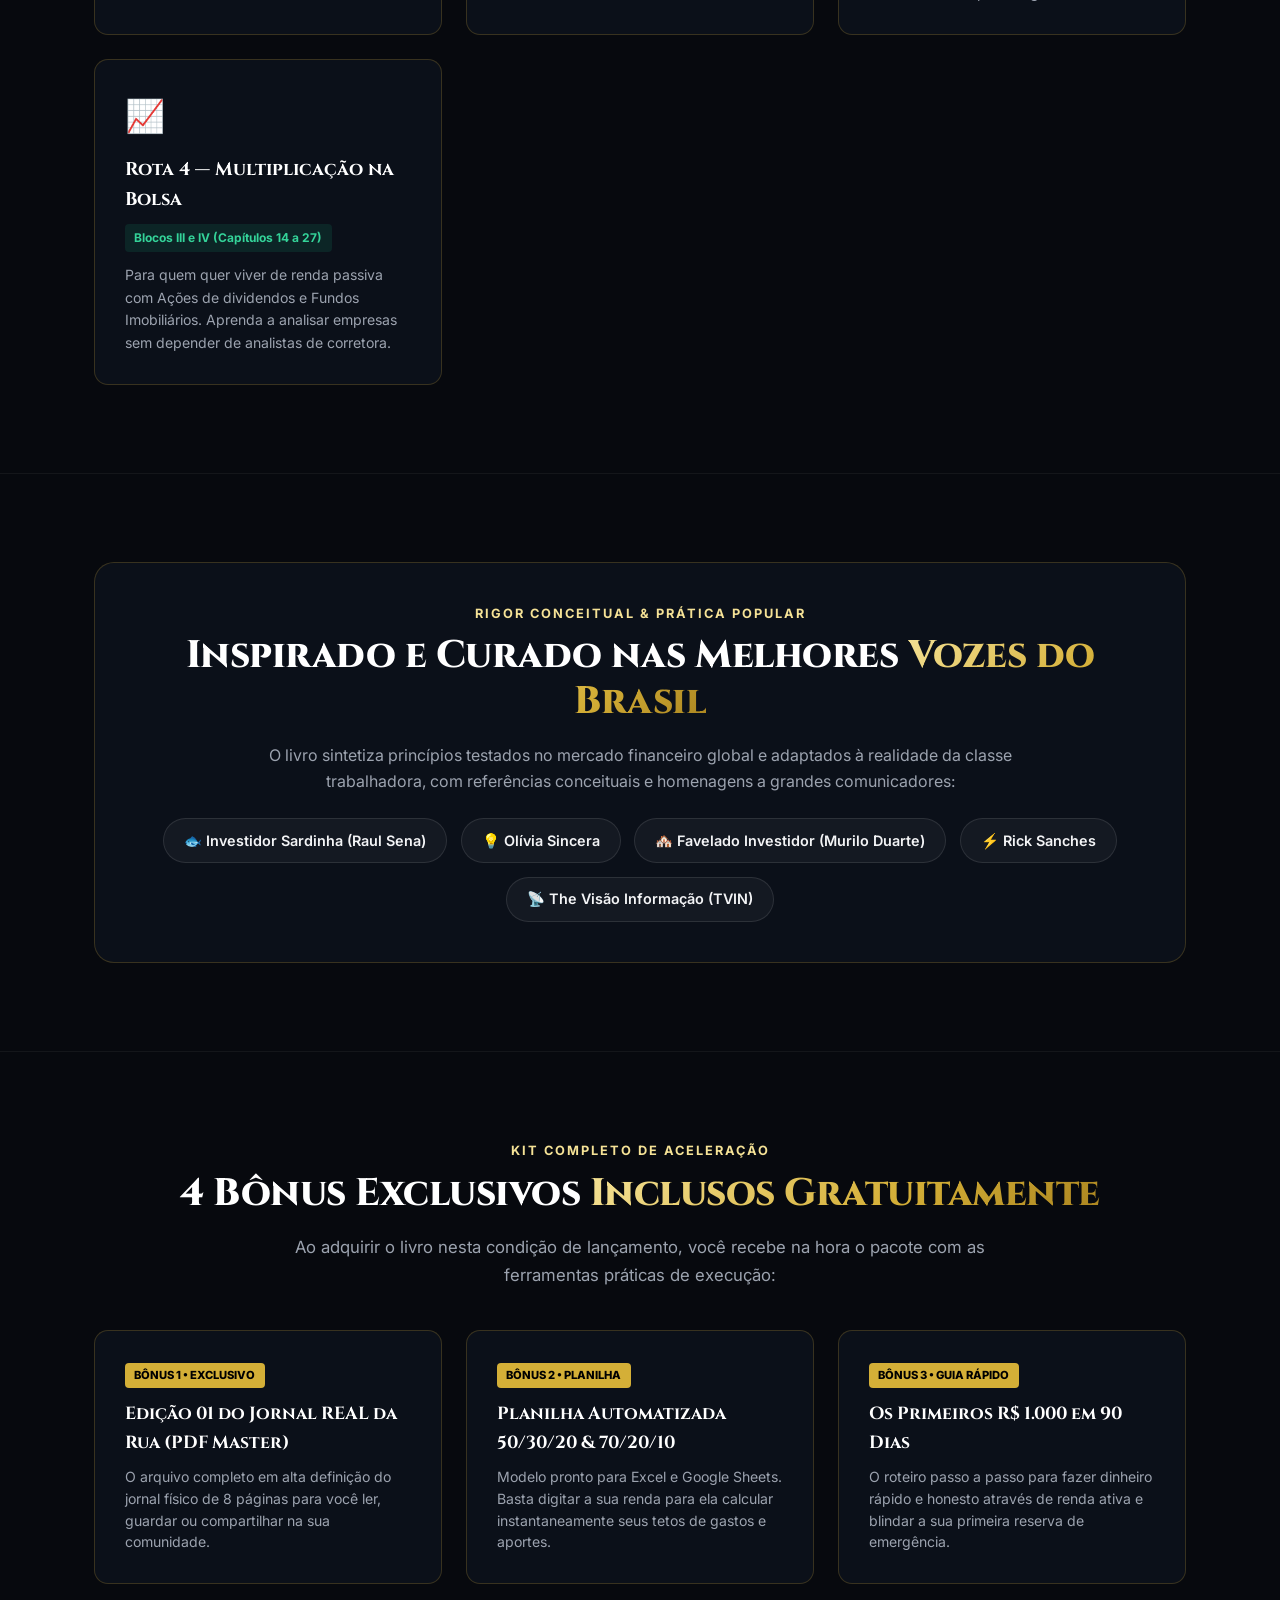
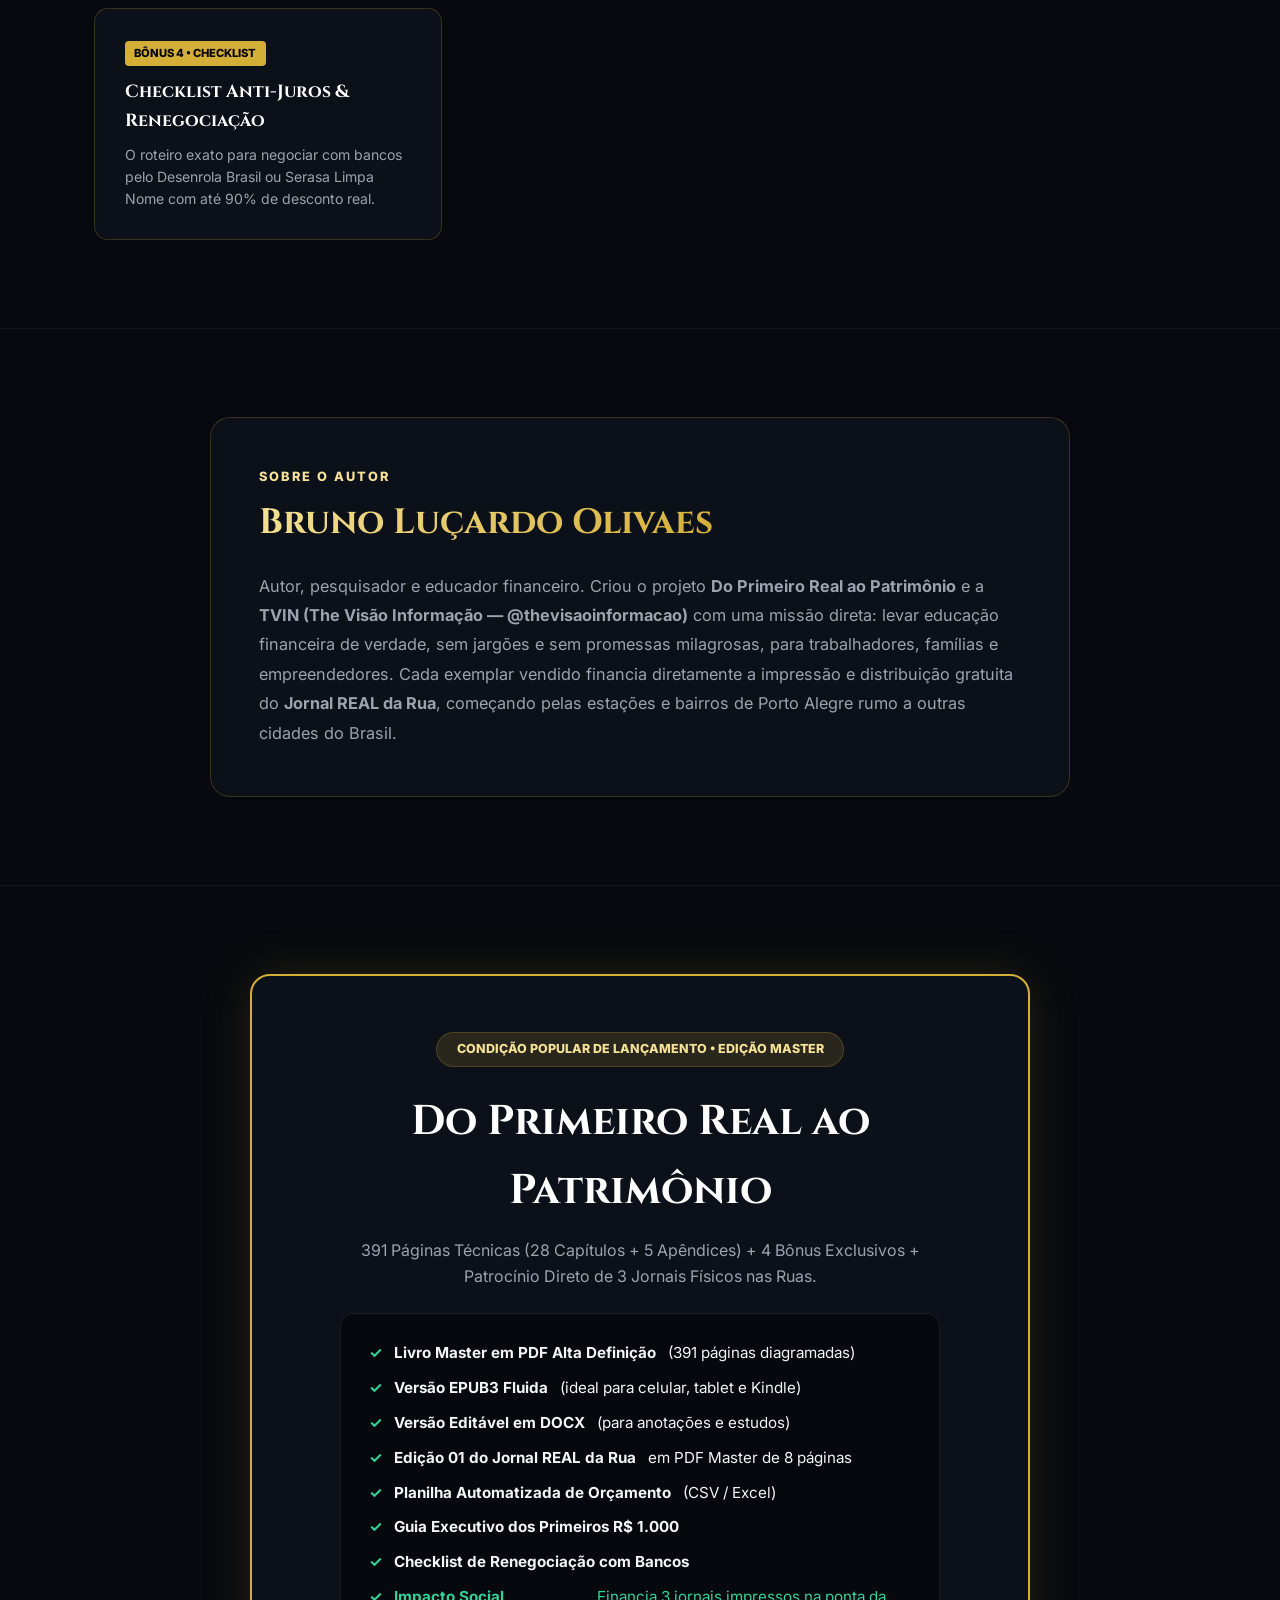
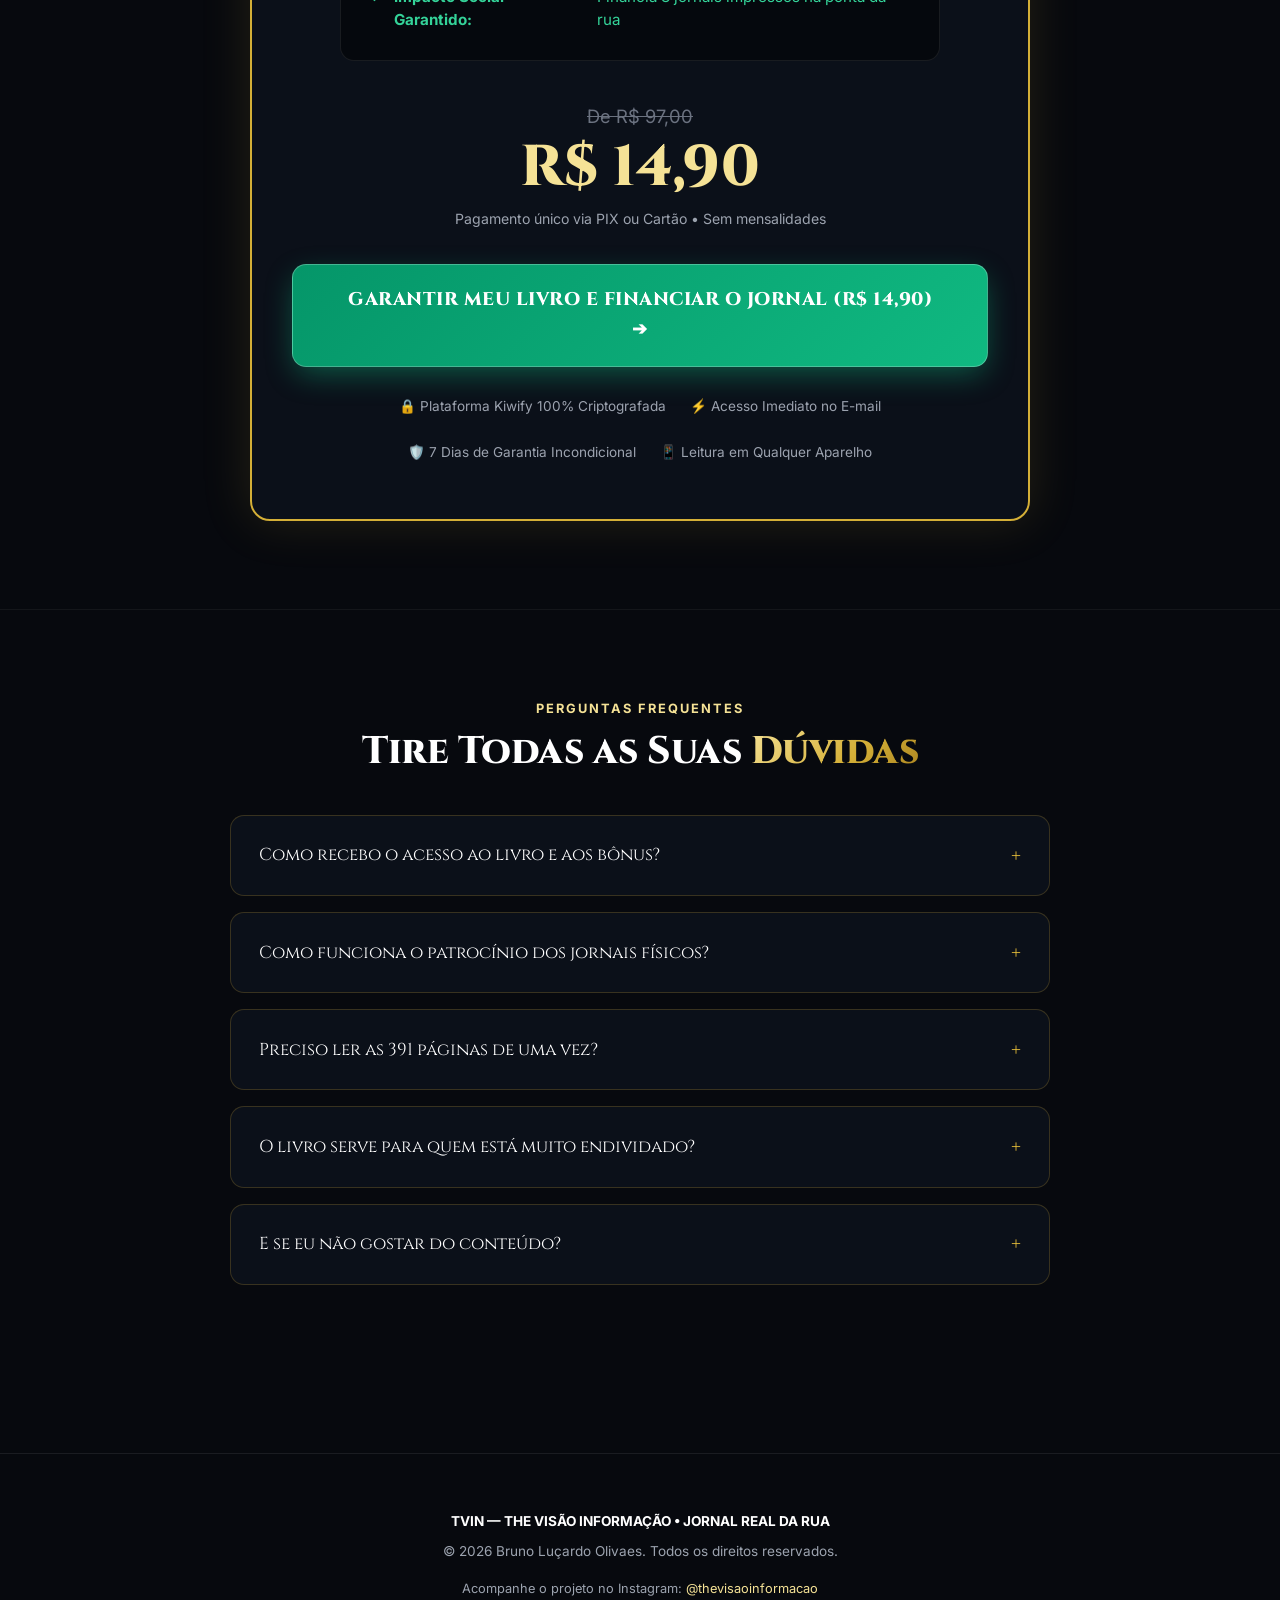
==== commit 5dadc0ee: "feat: landing page Dark Luxury premium Do Primeiro Real ao Patrimonio (TVIN & REAL da Rua)" ====
--- a/do-primeiro-real/index.html
+++ b/do-primeiro-real/index.html
@@ -3,9 +3,9 @@
 <head>
     <meta charset="UTF-8">
     <meta name="viewport" content="width=device-width, initial-scale=1.0">
-    <meta name="description" content="Do Primeiro Real ao Patrimônio: Educação Financeira do Básico ao Avançado por Bruno Luçardo Olivaes. 391 Páginas, 40 Capítulos e o Ecossistema Social TVIN & Jornal REAL da Rua.">
+    <meta name="description" content="Do Primeiro Real ao Patrimônio: Educação Financeira do Básico ao Avançado por Bruno Luçardo Olivaes. 391 Páginas Técnicas, 28 Capítulos + 5 Apêndices e o Projeto Social TVIN & Jornal REAL da Rua.">
     <meta property="og:title" content="Do Primeiro Real ao Patrimônio — Edição Master | Bruno Luçardo Olivaes">
-    <meta property="og:description" content="O guia definitivo de 391 páginas para sair das dívidas e construir riqueza real. Cada livro de R$ 14,90 financia a impressão de 3 jornais físicos gratuitos para a ponta da rua.">
+    <meta property="og:description" content="O guia prático de 391 páginas para sair das dívidas e construir riqueza real. Cada exemplar de R$ 14,90 financia a impressão de 3 jornais físicos entregues gratuitamente nas ruas.">
     <meta property="og:image" content="https://bruno-olivaes.github.io/primeiro-real/assets/mockup_hero_combo.png">
     <meta property="og:url" content="https://bruno-olivaes.github.io/primeiro-real/">
     <meta property="og:type" content="website">
@@ -22,12 +22,12 @@
 
     <!-- TOP ANNOUNCEMENT BAR -->
     <div class="top-bar">
-        <span>⚡ EDIÇÃO MASTER • 391 PÁGINAS + 4 BÔNUS • CADA LIVRO FINANCIA 3 JORNAIS FÍSICOS DA RUA • ENTREGA IMEDIATA VIA KIWIFY</span>
+        <span>⚡ EDIÇÃO MASTER • 391 PÁGINAS • 28 CAPÍTULOS + 5 APÊNDICES • CADA LIVRO FINANCIA 3 JORNAIS FÍSICOS DA RUA • KIWIFY</span>
     </div>
 
     <!-- HERO SECTION -->
     <header class="hero" id="home">
-        <div class="container hero-content">
+        <div class="container hero-grid">
             <div class="hero-text fade-in-up">
                 <div class="badge-pill">ECOSSISTEMA TVIN • THE VISÃO INFORMAÇÃO • IMPACTO SOCIAL REAL</div>
                 <p class="pre-headline">Educação Financeira do Básico ao Avançado & Emancipação Popular</p>
@@ -41,71 +41,65 @@
                         <span class="stat-num">391</span>
                         <span class="stat-label">Páginas Técnicas</span>
                     </div>
-                    <div class="stat-divider"></div>
                     <div class="stat-item">
-                        <span class="stat-num">40</span>
-                        <span class="stat-label">Capítulos & Checklists</span>
-                    </div>
-                    <div class="stat-divider"></div>
+                        <span class="stat-num">28 + 5</span>
+                        <span class="stat-label">Capítulos & Apêndices</span>
+                    </div>
                     <div class="stat-item">
                         <span class="stat-num">R$ 14,90</span>
                         <span class="stat-label">Preço Popular</span>
                     </div>
-                    <div class="stat-divider"></div>
-                    <div class="stat-item">
-                        <span class="stat-num" style="color: #34d399;">3 Jornais</span>
+                    <div class="stat-item highlight">
+                        <span class="stat-num">3 Jornais</span>
                         <span class="stat-label">Impressos Financiados</span>
                     </div>
                 </div>
 
                 <div class="hero-cta-group">
-                    <a href="https://pay.kiwify.com.br/JUmJDc2" target="_blank" class="cta-button primary-cta pulse">
+                    <a href="https://pay.kiwify.com.br/JUmJDc2" target="_blank" class="cta-button pulse">
                         QUERO O LIVRO E APOIAR O JORNAL DA RUA ➔
                     </a>
                     <span class="cta-subtext">🔒 Pagamento único de R$ 14,90 • Acesso imediato no Kiwify • Garantia incondicional de 7 dias</span>
                 </div>
             </div>
 
-            <div class="hero-image fade-in-up delay-1">
-                <div class="book-container">
-                    <div class="book-3d">
-                        <img src="assets/mockup_hero_combo.png" alt="Do Primeiro Real ao Patrimônio - Pacote Completo Bruno Luçardo Olivaes">
-                        <div class="book-cover-overlay"></div>
-                    </div>
-                </div>
+            <div class="hero-mockup-wrapper fade-in-up delay-1">
+                <div class="mockup-glow"></div>
+                <img src="assets/mockup_hero_combo.png" alt="Do Primeiro Real ao Patrimônio - Combo Completo Bruno Luçardo Olivaes" class="hero-combo-img">
             </div>
         </div>
     </header>
 
-    <!-- SEÇÃO ESPECIAL: O PROJETO TVIN & O JORNAL REAL DA RUA -->
-    <section class="section project-manifesto" id="projeto">
-        <div class="container">
-            <div style="text-align: center;">
-                <span class="impact-badge">🌱 Economia Circular & Impacto Direto</span>
-                <p class="section-eyebrow fade-in-up">O GRANDE DIFERENCIAL DO PROJETO</p>
-                <h2 class="section-title fade-in-up">Um Livro Técnico. Um Movimento Social. <span class="gold-text">Um Modelo Circular.</span></h2>
-                <p class="section-subtitle fade-in-up" style="max-width: 820px; margin: 0 auto 2.5rem auto;">
-                    Por que uma obra de 391 páginas — que no mercado tradicional custaria entre R$ 150 e R$ 300 — é vendida a <strong>R$ 14,90</strong>? Porque ela é o motor que financia a informação de quem mais precisa.
-                </p>
-            </div>
-
-            <div class="cards-grid">
-                <div class="glass-card fade-in-up">
-                    <div class="card-icon">📡</div>
-                    <h3>1. O Que é a TVIN?</h3>
-                    <p>A <strong>The Visão Informação (TVIN)</strong> nasceu com um propósito inegociável: fornecer educação econômica, ferramentas financeiras e jornalismo sem filtro para a base popular. Não vendemos ilusão nem promessas fáceis: entregamos dados limpos, matemática dos fatos e soberania para quem acorda cedo e faz o país girar.</p>
-                </div>
-
-                <div class="glass-card fade-in-up delay-1">
-                    <div class="card-icon">🗞️</div>
-                    <h3>2. O Jornal REAL da Rua</h3>
-                    <p>Um jornal físico de 8 páginas, impresso em papel autêntico e diagramação profissional, distribuído <strong>100% de graça</strong> em estações de trem, terminais de ônibus, feiras e praças populares. Ele traduz juros, direitos trabalhistas, inflação dos alimentos e orçamento familiar direto na mão de quem não tem tempo a perder.</p>
-                </div>
-
-                <div class="glass-card fade-in-up delay-2">
-                    <div class="card-icon">🔄</div>
-                    <h3>3. O Modelo Circular</h3>
-                    <p>Você não está apenas comprando um livro: está ativando uma engrenagem de emancipação coletiva. Cada venda do livro digital gera margem líquida suficiente para bancar a gráfica e a distribuição física de <strong>3 exemplares do Jornal REAL da Rua</strong> entregues na ponta.</p>
+    <!-- SEÇÃO ESPECIAL 1: O JORNAL REAL DA RUA (ED. 01 - PORTO ALEGRE) -->
+    <section class="section" id="jornal">
+        <div class="container">
+            <div class="newspaper-spotlight">
+                <div class="newspaper-text fade-in-up">
+                    <span class="badge-pill">🗞️ A VOZ DA ECONOMIA POPULAR</span>
+                    <p class="section-eyebrow">DISTRIBUIÇÃO GRATUITA NAS RUAS</p>
+                    <h3>O Jornal REAL da Rua <span class="gold-text">(Edição 01 — Porto Alegre)</span></h3>
+                    <p>
+                        Enquanto os grandes jornais econômicos falam apenas para quem já tem milhões investidos, o <strong>Jornal REAL da Rua</strong> traduz a economia prática direto para a mão de quem acorda cedo e faz a cidade funcionar.
+                    </p>
+                    <p>
+                        Com 8 páginas diagramadas em padrão jornalístico clássico, a primeira edição aborda:
+                    </p>
+                    <ul class="newspaper-highlights">
+                        <li><span class="bullet">✓</span> <strong>O Corre da Rua:</strong> Preços reais da cesta básica, inflação dos alimentos e direitos do trabalhador.</li>
+                        <li><span class="bullet">✓</span> <strong>Seu Bolso Sem Ralo:</strong> Como escapar das taxas ocultas e do rotativo de 440% ao ano.</li>
+                        <li><span class="bullet">✓</span> <strong>Orçamento 70/20/10:</strong> Divisão inteligente para quem ganha de 1 a 3 salários mínimos.</li>
+                        <li><span class="bullet">✓</span> <strong>Cidadania & Apoio em POA:</strong> Trensurb, linhas EPTC 118, Fala POA 156, Defensoria RS 129 e Sine Municipal.</li>
+                    </ul>
+                    <p style="font-size: 0.92rem; color: var(--emerald-light); font-weight: 600;">
+                        Distribuição a custo zero para a população, financiada pelo modelo circular do livro.
+                    </p>
+                </div>
+
+                <div class="newspaper-frame fade-in-up delay-1">
+                    <img src="assets/capa_jornal_real.jpg" alt="Capa Oficial Edição 01 do Jornal Real da Rua Porto Alegre" class="newspaper-img">
+                    <p class="newspaper-caption">
+                        Capa real da Edição 01 distribuída gratuitamente nas estações da Trensurb, terminais de ônibus e bairros de Porto Alegre.
+                    </p>
                 </div>
             </div>
 
@@ -132,93 +126,150 @@
         </div>
     </section>
 
-    <!-- O PROBLEMA DO BRASILEIRO (A DOR REAL) -->
-    <section class="section problem" id="diagnostico">
-        <div class="container">
-            <p class="section-eyebrow fade-in-up">O DIAGNÓSTICO DO RALO FINANCEIRO</p>
-            <h2 class="section-title fade-in-up">Trabalhar 30 dias para o dinheiro sumir em <span class="gold-text">5 dias não é normal.</span></h2>
-            <p class="section-subtitle fade-in-up">
-                A maioria das pessoas não passa aperto porque ganha pouco: passa aperto porque o sistema bancário foi desenhado para drenar cada centavo que sobra através de juros invisíveis e falta de método.
-            </p>
-
-            <div class="cards-grid">
-                <div class="glass-card fade-in-up">
-                    <div class="card-icon">💳</div>
-                    <h3>O Ralo do Rotativo a 440%</h3>
-                    <p>Pagar o mínimo da fatura do cartão ou entrar no cheque especial é transferir o trabalho do seu mês inteiro diretamente para o lucro dos maiores bancos do país. O livro ensina a estancar essa hemorragia em menos de 15 dias.</p>
-                </div>
-
-                <div class="glass-card fade-in-up delay-1">
-                    <div class="card-icon">🕳️</div>
-                    <h3>O Mito dos Gurus de Faria Lima</h3>
-                    <p>Mandar você "cortar o cafezinho de R$ 5" enquanto o aluguel sobe e o custo da cesta básica dispara é piada de mau gosto. Nós ensinamos a metodologia do Orçamento 70/20/10 adaptada para quem ganha de 1 a 3 salários mínimos.</p>
-                </div>
-
-                <div class="glass-card fade-in-up delay-2">
-                    <div class="card-icon">📈</div>
-                    <h3>O Medo Paralisante de Investir</h3>
-                    <p>Deixar o dinheiro na poupança perde para a inflação real. Mas arriscar em apostas, tigrinhos ou criptomoedas milagrosas destrói famílias. O livro mostra o caminho seguro: Tesouro Direto, CDBs de liquidez diária e dividendos de empresas sólidas.</p>
-                </div>
-            </div>
-        </div>
-    </section>
-
-    <!-- ARQUITETURA DA OBRA (OS 6 MÓDULOS) -->
-    <section class="section solution" id="modulos">
-        <div class="container">
-            <p class="section-eyebrow fade-in-up">CONTEÚDO PROGRAMÁTICO COMPLETO</p>
-            <h2 class="section-title fade-in-up">A Jornada em 6 Módulos & <span class="gold-text">40 Capítulos Técnicos</span></h2>
-            <p class="section-subtitle fade-in-up">
-                Uma obra enciclopédica de 391 páginas construída passo a passo, do primeiro centavo até a blindagem do patrimônio:
-            </p>
-
-            <div class="portals-grid">
-                <div class="portal-card glass-card fade-in-up">
-                    <div class="portal-number">MÓDULO I • CAP. 1 A 7</div>
-                    <h3>Diagnóstico Brutal & Mentalidade Soberana</h3>
-                    <p>Mapeamento de dívidas, a auditoria do ralo invisível, a separação entre desejo e necessidade e o fim definitivo da dependência do crédito emergencial.</p>
-                </div>
-
-                <div class="portal-card glass-card fade-in-up delay-1">
-                    <div class="portal-number">MÓDULO II • CAP. 8 A 14</div>
-                    <h3>O Corre Inteligente & Orçamento 70/20/10</h3>
-                    <p>Como distribuir a renda para sobreviver com dignidade (70%), quitar pendências e poupar (20%) e manter lazer essencial (10%) sem sabotar o futuro.</p>
-                </div>
-
-                <div class="portal-card glass-card fade-in-up delay-2">
-                    <div class="portal-number">MÓDULO III • CAP. 15 A 21</div>
-                    <h3>A Conquista dos Primeiros R$ 1.000</h3>
-                    <p>O escudo de emergência que destrói a ansiedade noturna. Onde guardar a reserva para render todo dia com segurança e liquidez imediata.</p>
-                </div>
-
-                <div class="portal-card glass-card fade-in-up">
-                    <div class="portal-number">MÓDULO IV • CAP. 22 A 28</div>
-                    <h3>Renda Fixa Sem Mistério</h3>
-                    <p>Tesouro Selic, Tesouro IPCA+, CDBs garantidos pelo FGC e títulos de crédito. Como fazer o dinheiro trabalhar para você enquanto você dorme.</p>
-                </div>
-
-                <div class="portal-card glass-card fade-in-up delay-1">
-                    <div class="portal-number">MÓDULO V • CAP. 29 A 35</div>
-                    <h3>Renda Variável & Multiplicação Real</h3>
-                    <p>Ações de empresas perenes (bancos, energia, saneamento), Fundos Imobiliários geradores de "aluguel mensal na conta" e estratégia de dividendos simples.</p>
-                </div>
-
-                <div class="portal-card glass-card fade-in-up delay-2">
-                    <div class="portal-number">MÓDULO VI • CAP. 36 A 40</div>
-                    <h3>O Efeito Bola de Neve & Liberdade</h3>
-                    <p>O poder dos juros compostos ao longo de 10, 20 e 30 anos. Blindagem contra golpes, proteção patrimonial e transferência de soberania entre gerações.</p>
+    <!-- SEÇÃO NOVA: LEIA ONDE E COMO QUISER (3 FORMATOS INCLUSOS) -->
+    <section class="section" id="formatos">
+        <div class="container">
+            <div style="text-align: center;" class="fade-in-up">
+                <p class="section-eyebrow">MÚLTIPLOS DISPOSITIVOS & FLEXIBILIDADE TOTAL</p>
+                <h2 class="section-title">Leia Onde e Como Quiser <span class="gold-text">(3 Formatos Inclusos)</span></h2>
+                <p class="section-subtitle" style="max-width: 780px; margin: 0 auto;">
+                    Sem travas de formato e sem burocracia. Ao adquirir o livro, você baixa na hora os 3 arquivos compatíveis com qualquer tela:
+                </p>
+            </div>
+
+            <div class="formats-grid">
+                <div class="format-card fade-in-up">
+                    <div class="format-mockup">
+                        <img src="assets/mockup_livro_3d.png" alt="PDF Master Diagramado 391 páginas">
+                    </div>
+                    <span class="format-badge">FORMATO PDF MASTER</span>
+                    <h4>PDF Master Diagramado</h4>
+                    <p>391 páginas no padrão editorial A5 de luxo, com tabelas de apoio, diagramas e checklists de fixação para leitura no computador ou impressão.</p>
+                </div>
+
+                <div class="format-card fade-in-up delay-1">
+                    <div class="format-mockup">
+                        <img src="assets/mockup_celular_3d.png" alt="EPUB Fluido para Celular e Kindle">
+                    </div>
+                    <span class="format-badge">FORMATO EPUB FLUIDO</span>
+                    <h4>EPUB para Celular & Kindle</h4>
+                    <p>Texto refluível que se adapta perfeitamente ao tamanho da sua tela, ideal para ler no ônibus, no metrô ou no aplicativo de leitura do smartphone.</p>
+                </div>
+
+                <div class="format-card fade-in-up delay-2">
+                    <div class="format-mockup">
+                        <img src="assets/mockup_tablet_3d.png" alt="DOCX Editável e Planilhas">
+                    </div>
+                    <span class="format-badge">FORMATO DOCX + PLANILHAS</span>
+                    <h4>DOCX Editável + Ação</h4>
+                    <p>Versão em documento editável para fazer anotações pessoais de estudo e acompanhar os exercícios práticos e planilhas integradas.</p>
+                </div>
+            </div>
+        </div>
+    </section>
+
+    <!-- CONTEÚDO PROGRAMÁTICO REAL: 5 BLOCOS, 28 CAPÍTULOS + 5 APÊNDICES -->
+    <section class="section" id="conteudo">
+        <div class="container">
+            <div style="text-align: center;" class="fade-in-up">
+                <p class="section-eyebrow">ESTRUTURA EDITORIAL DA OBRA COMPLETA</p>
+                <h2 class="section-title">Os 5 Blocos, 28 Capítulos & <span class="gold-text">5 Apêndices Práticos</span></h2>
+                <p class="section-subtitle" style="max-width: 820px; margin: 0 auto;">
+                    Uma obra enciclopédica de 391 páginas construída passo a passo, do primeiro centavo até a blindagem definitiva do patrimônio:
+                </p>
+            </div>
+
+            <div class="blocks-grid">
+                <div class="block-card fade-in-up">
+                    <span class="block-tag">BLOCO I • CAP. 01 A 06</span>
+                    <h3>A Base e a Mentalidade</h3>
+                    <p>A história do Seu Antônio e do Marquinhos, controle de dopamina e consumo impulsivo, os princípios da Babilônia aplicados à vida real, Orçamento 50/30/20 adaptado à renda brasileira, corte de ralos invisíveis e a construção da Reserva de Emergência.</p>
+                </div>
+
+                <div class="block-card fade-in-up delay-1">
+                    <span class="block-tag">BLOCO II • CAP. 07 A 13</span>
+                    <h3>O Mundo Real e o Corre</h3>
+                    <p>Finanças para casais sem brigas, ativo versus passivo na prática diária, SELIC, IPCA e Câmbio sem economês, separação rígida entre PF e PJ para autônomos e MEIs, precificação de serviços, capital de giro e redes de economia comunitária.</p>
+                </div>
+
+                <div class="block-card fade-in-up delay-2">
+                    <span class="block-tag">BLOCO III • CAP. 14 A 18</span>
+                    <h3>O Dinheiro Trabalhando</h3>
+                    <p>Alocação estratégica de capital, identificação do perfil de risco, conceito de margem de segurança, Renda Fixa na prática (Tesouro Direto, CDBs, LCIs), o funcionamento da Bolsa (B3) e introdução direta a Ações, Fundos Imobiliários (FIIs) e ETFs.</p>
+                </div>
+
+                <div class="block-card fade-in-up">
+                    <span class="block-tag">BLOCO IV • CAP. 19 A 27</span>
+                    <h3>Estratégia e Prática Fundamentalista</h3>
+                    <p>Métodos de Benjamin Graham, Philip Fisher e Warren Buffett, psicologia do investidor para não vender no pânico, análise real de balanços (estudo de caso Ambev), a Máquina de Dividendos (método Barsi), Carteira 60/30/10 e rotina de rebalanceamento.</p>
+                </div>
+
+                <div class="block-card fade-in-up delay-1">
+                    <span class="block-tag">BLOCO V • CAP. 28</span>
+                    <h3>O Plano de Ação de 30 Dias</h3>
+                    <p>Checklist executável semana a semana para sair da inércia, renegociar pendências, estancar juros bancários e organizar toda a sua vida financeira já no primeiro mês de leitura.</p>
+                </div>
+
+                <div class="block-card fade-in-up delay-2">
+                    <span class="block-tag">5 APÊNDICES PRÁTICOS (A AO E)</span>
+                    <h3>Ferramentas de Execução Imediata</h3>
+                    <p>Glossário Ilustrado com 50 termos de mercado, Modelos de Planilhas Prontas, Mapa dos Livros Clássicos de Finanças, As 10 Perguntas Mais Frequentes e o Guia Definitivo de Onde Continuar Aprendendo de Graça.</p>
+                </div>
+            </div>
+        </div>
+    </section>
+
+    <!-- SEÇÃO NOVA: MAPA DE 4 ROTAS DE LEITURA RÁPIDA -->
+    <section class="section" id="rotas">
+        <div class="container">
+            <div style="text-align: center;" class="fade-in-up">
+                <span class="badge-pill">⚡ MANUAL DE CONSULTA RÁPIDA</span>
+                <p class="section-eyebrow">NÃO LEIA AS 391 PÁGINAS DE UMA VEZ</p>
+                <h2 class="section-title">Mapa das 4 Rotas de <span class="gold-text">Entrada Estratégica</span></h2>
+                <p class="section-subtitle" style="max-width: 800px; margin: 0 auto;">
+                    Você não precisa parar a sua rotina para devorar 391 páginas seguidas. O livro foi arquitetado como um manual de campo: escolha a rota que resolve o seu problema de hoje:
+                </p>
+            </div>
+
+            <div class="routes-grid">
+                <div class="route-card fade-in-up">
+                    <div class="route-icon">🚨</div>
+                    <h4>Rota 1 — Socorro Imediato</h4>
+                    <span class="route-chapters">Capítulos 1, 4 e 5 + Apêndice B</span>
+                    <p>Para quem está no vermelho, com o cartão estourado ou com o dinheiro sumindo antes do dia 10. Estanque o ralo e recupere o fôlego imediatamente.</p>
+                </div>
+
+                <div class="route-card fade-in-up delay-1">
+                    <div class="route-icon">🛡️</div>
+                    <h4>Rota 2 — Construindo Paz</h4>
+                    <span class="route-chapters">Capítulos 6 e 16 (Reserva e Renda Fixa)</span>
+                    <p>Para quem já não tem dívidas caras, mas deixa o dinheiro parado na poupança. Monte a sua Reserva de Emergência segura em Tesouro Selic e CDBs.</p>
+                </div>
+
+                <div class="route-card fade-in-up delay-2">
+                    <div class="route-icon">🏪</div>
+                    <h4>Rota 3 — Corre de Autônomo</h4>
+                    <span class="route-chapters">Capítulos 11 e 12 (PF x PJ e Giro)</span>
+                    <p>Para quem é MEI, autônomo, motorista ou tem pequeno comércio. Separe o dinheiro de casa do dinheiro do negócio, precifique certo e forme capital de giro.</p>
+                </div>
+
+                <div class="route-card fade-in-up">
+                    <div class="route-icon">📈</div>
+                    <h4>Rota 4 — Multiplicação na Bolsa</h4>
+                    <span class="route-chapters">Blocos III e IV (Capítulos 14 a 27)</span>
+                    <p>Para quem quer viver de renda passiva com Ações de dividendos e Fundos Imobiliários. Aprenda a analisar empresas sem depender de analistas de corretora.</p>
                 </div>
             </div>
         </div>
     </section>
 
     <!-- CURADORIA DOS MESTRES -->
-    <section class="section curators" id="curadoria">
-        <div class="container">
-            <div class="glass-card audience-box fade-in-up" style="text-align: center;">
+    <section class="section" id="curadoria">
+        <div class="container">
+            <div class="curators-box fade-in-up">
                 <p class="section-eyebrow">RIGOR CONCEITUAL & PRÁTICA POPULAR</p>
                 <h2 class="section-title">Inspirado e Curado nas Melhores <span class="gold-text">Vozes do Brasil</span></h2>
-                <p style="color: var(--text-muted); max-width: 750px; margin: 0 auto 1.5rem auto;">
+                <p style="color: var(--text-muted); max-width: 750px; margin: 0 auto;">
                     O livro sintetiza princípios testados no mercado financeiro global e adaptados à realidade da classe trabalhadora, com referências conceituais e homenagens a grandes comunicadores:
                 </p>
 
@@ -234,19 +285,21 @@
     </section>
 
     <!-- BÔNUS INCLUSOS -->
-    <section class="section bonuses" id="bonus">
-        <div class="container">
-            <p class="section-eyebrow fade-in-up">KIT COMPLETO DE ACELERAÇÃO</p>
-            <h2 class="section-title fade-in-up">4 Bônus Exclusivos <span class="gold-text">Inclusos Gratuitamente</span></h2>
-            <p class="section-subtitle fade-in-up">
-                Ao adquirir o livro nesta condição especial de lançamento, você recebe na hora o pacote completo de ferramentas práticas:
-            </p>
-
-            <div class="bonus-grid">
+    <section class="section" id="bonus">
+        <div class="container">
+            <div style="text-align: center;" class="fade-in-up">
+                <p class="section-eyebrow">KIT COMPLETO DE ACELERAÇÃO</p>
+                <h2 class="section-title">4 Bônus Exclusivos <span class="gold-text">Inclusos Gratuitamente</span></h2>
+                <p class="section-subtitle" style="max-width: 760px; margin: 0 auto;">
+                    Ao adquirir o livro nesta condição de lançamento, você recebe na hora o pacote com as ferramentas práticas de execução:
+                </p>
+            </div>
+
+            <div class="bonuses-grid">
                 <div class="bonus-card fade-in-up">
                     <span class="bonus-badge">BÔNUS 1 • EXCLUSIVO</span>
                     <h4>Edição 01 do Jornal REAL da Rua (PDF Master)</h4>
-                    <p>O arquivo completo em alta definição do jornal físico de 8 páginas para você ler, imprimir ou compartilhar na sua comunidade.</p>
+                    <p>O arquivo completo em alta definição do jornal físico de 8 páginas para você ler, guardar ou compartilhar na sua comunidade.</p>
                 </div>
 
                 <div class="bonus-card fade-in-up delay-1">
@@ -271,50 +324,52 @@
     </section>
 
     <!-- SOBRE O AUTOR -->
-    <section class="section author" id="autor">
-        <div class="container author-content glass-card fade-in-up">
-            <div class="author-info">
+    <section class="section" id="autor">
+        <div class="container">
+            <div class="author-box fade-in-up">
                 <h3>Sobre o Autor</h3>
                 <h2 class="gold-text">Bruno Luçardo Olivaes</h2>
-                <p>Pesquisador, autor e idealizador da <strong>TVIN (The Visão Informação)</strong> e do <strong>Jornal REAL da Rua</strong>. Atua na formulação de soluções de tecnologia, metrologia e comunicação popular orientadas a romper a assimetria de informação que mantém o trabalhador vulnerável. Desenvolveu <em>Do Primeiro Real ao Patrimônio</em> como um instrumento definitivo de inclusão econômica e independência da base popular.</p>
+                <p>
+                    Autor, pesquisador e educador financeiro. Criou o projeto <strong>Do Primeiro Real ao Patrimônio</strong> e a <strong>TVIN (The Visão Informação — @thevisaoinformacao)</strong> com uma missão direta: levar educação financeira de verdade, sem jargões e sem promessas milagrosas, para trabalhadores, famílias e empreendedores. Cada exemplar vendido financia diretamente a impressão e distribuição gratuita do <strong>Jornal REAL da Rua</strong>, começando pelas estações e bairros de Porto Alegre rumo a outras cidades do Brasil.
+                </p>
             </div>
         </div>
     </section>
 
     <!-- OFERTA & CHECKOUT SEGURO -->
-    <section class="section checkout" id="comprar">
-        <div class="container">
-            <div class="offer-box glass-card fade-in-up">
+    <section class="section" id="comprar">
+        <div class="container">
+            <div class="offer-box fade-in-up">
                 <div class="offer-badge">CONDIÇÃO POPULAR DE LANÇAMENTO • EDIÇÃO MASTER</div>
                 <h2>Do Primeiro Real ao Patrimônio</h2>
-                <p class="offer-desc">391 Páginas Técnicas + 4 Bônus Exclusivos + Patrocínio Direto de 3 Jornais Físicos nas Ruas.</p>
+                <p style="color: var(--text-muted); max-width: 580px; margin: 0 auto 1.5rem auto;">
+                    391 Páginas Técnicas (28 Capítulos + 5 Apêndices) + 4 Bônus Exclusivos + Patrocínio Direto de 3 Jornais Físicos nas Ruas.
+                </p>
 
                 <div class="deliverables-box">
-                    <div class="deliv-item">✓ <strong>Livro Master em PDF Alta Definição</strong> (391 páginas diagramadas)</div>
-                    <div class="deliv-item">✓ <strong>Versão EPUB3 Fluida</strong> (ideal para celular, tablet e Kindle)</div>
-                    <div class="deliv-item">✓ <strong>Versão Editável em DOCX</strong> (para anotações e estudos)</div>
-                    <div class="deliv-item">✓ <strong>Edição 01 do Jornal REAL da Rua</strong> em PDF Master de 8 páginas</div>
-                    <div class="deliv-item">✓ <strong>Planilha Automatizada de Orçamento</strong> (CSV / Excel)</div>
-                    <div class="deliv-item">✓ <strong>Guia Executivo dos Primeiros R$ 1.000</strong></div>
-                    <div class="deliv-item">✓ <strong>Checklist de Renegociação com Bancos</strong></div>
-                    <div class="deliv-item" style="color: #34d399;">✓ <strong>Impacto Social Garantido:</strong> Financia 3 jornais impressos na ponta da rua</div>
-                </div>
-
-                <div class="price-box" style="margin: 2rem 0;">
-                    <span class="price-anchor" style="text-decoration: line-through; color: var(--text-muted); font-size: 1.1rem; display: block;">De R$ 97,00</span>
-                    <span class="price-current" style="font-size: 3rem; font-weight: 800; color: var(--gold-light); font-family: var(--font-heading); display: block;">
-                        Por apenas R$ 14,90
-                    </span>
-                    <span style="color: var(--text-muted); font-size: 0.9rem;">Pagamento único via PIX ou Cartão • Sem mensalidades</span>
-                </div>
-
-                <div class="hero-cta-group">
-                    <a href="https://pay.kiwify.com.br/JUmJDc2" target="_blank" class="cta-button primary-cta pulse" style="font-size: 1.15rem; padding: 1.25rem 2.5rem;">
+                    <div class="deliv-item"><span class="check">✓</span> <strong>Livro Master em PDF Alta Definição</strong> (391 páginas diagramadas)</div>
+                    <div class="deliv-item"><span class="check">✓</span> <strong>Versão EPUB3 Fluida</strong> (ideal para celular, tablet e Kindle)</div>
+                    <div class="deliv-item"><span class="check">✓</span> <strong>Versão Editável em DOCX</strong> (para anotações e estudos)</div>
+                    <div class="deliv-item"><span class="check">✓</span> <strong>Edição 01 do Jornal REAL da Rua</strong> em PDF Master de 8 páginas</div>
+                    <div class="deliv-item"><span class="check">✓</span> <strong>Planilha Automatizada de Orçamento</strong> (CSV / Excel)</div>
+                    <div class="deliv-item"><span class="check">✓</span> <strong>Guia Executivo dos Primeiros R$ 1.000</strong></div>
+                    <div class="deliv-item"><span class="check">✓</span> <strong>Checklist de Renegociação com Bancos</strong></div>
+                    <div class="deliv-item" style="color: var(--emerald-light);"><span class="check">✓</span> <strong>Impacto Social Garantido:</strong> Financia 3 jornais impressos na ponta da rua</div>
+                </div>
+
+                <div style="margin-bottom: 2rem;">
+                    <span class="price-anchor">De R$ 97,00</span>
+                    <div class="price-current">R$ 14,90</div>
+                    <span style="color: var(--text-muted); font-size: 0.88rem;">Pagamento único via PIX ou Cartão • Sem mensalidades</span>
+                </div>
+
+                <div class="hero-cta-group" style="align-items: center;">
+                    <a href="https://pay.kiwify.com.br/JUmJDc2" target="_blank" class="cta-button pulse" style="font-size: 1.15rem; padding: 1.25rem 2.8rem;">
                         GARANTIR MEU LIVRO E FINANCIAR O JORNAL (R$ 14,90) ➔
                     </a>
                 </div>
 
-                <div class="security-badges" style="display: flex; flex-wrap: wrap; justify-content: center; gap: 1.5rem; margin-top: 1.5rem; color: var(--text-muted); font-size: 0.85rem;">
+                <div style="display: flex; flex-wrap: wrap; justify-content: center; gap: 1.5rem; margin-top: 1.75rem; color: var(--text-muted); font-size: 0.85rem;">
                     <span>🔒 Plataforma Kiwify 100% Criptografada</span>
                     <span>⚡ Acesso Imediato no E-mail</span>
                     <span>🛡️ 7 Dias de Garantia Incondicional</span>
@@ -324,47 +379,93 @@
         </div>
     </section>
 
-    <!-- FAQ -->
-    <section class="section faq" id="faq">
-        <div class="container">
-            <p class="section-eyebrow fade-in-up">PERGUNTAS FREQUENTES</p>
-            <h2 class="section-title fade-in-up">Tire Todas as Suas <span class="gold-text">Dúvidas</span></h2>
-
-            <div class="cards-grid" style="grid-template-columns: 1fr; max-width: 820px; margin: 2rem auto 0 auto;">
-                <div class="glass-card fade-in-up">
-                    <h4 style="color: #fff; margin-bottom: 0.5rem; font-size: 1.1rem;">Como recebo o acesso ao livro?</h4>
-                    <p style="color: var(--text-muted); font-size: 0.95rem;">Assim que seu pagamento de R$ 14,90 for confirmado pela Kiwify (instantâneo no PIX e Cartão), você recebe um e-mail com seus dados de acesso para baixar o pacote completo imediatamente.</p>
-                </div>
-
-                <div class="glass-card fade-in-up delay-1">
-                    <h4 style="color: #fff; margin-bottom: 0.5rem; font-size: 1.1rem;">Como funciona o patrocínio dos jornais físicos?</h4>
-                    <p style="color: var(--text-muted); font-size: 0.95rem;">Da sua compra de R$ 14,90, descontadas as taxas da plataforma, R$ 9,00 limpos vão para o caixa gráfico do Jornal REAL da Rua. Cada exemplar físico custa aproximadamente R$ 3,00 de gráfica. Portanto, a cada 1 livro vendido, 3 jornais são impressos e distribuídos gratuitamente para trabalhadores, jovens e moradores da periferia.</p>
-                </div>
-
-                <div class="glass-card fade-in-up delay-2">
-                    <h4 style="color: #fff; margin-bottom: 0.5rem; font-size: 1.1rem;">O livro é para quem está muito endividado ou para quem já tem dinheiro?</h4>
-                    <p style="color: var(--text-muted); font-size: 0.95rem;">Para os dois. O Módulo I e II focam exatamente em quem está no vermelho, ensinando a estancar juros abusivos e organizar o orçamento. Já os Módulos IV, V e VI ensinam a multiplicar patrimônio em Tesouro Direto, Ações e Fundos Imobiliários.</p>
-                </div>
-
-                <div class="glass-card fade-in-up">
-                    <h4 style="color: #fff; margin-bottom: 0.5rem; font-size: 1.1rem;">E se eu não gostar do conteúdo?</h4>
-                    <p style="color: var(--text-muted); font-size: 0.95rem;">Você tem 7 dias de garantia incondicional assegurada pela Kiwify e pelo Código de Defesa do Consumidor. Se não ficar satisfeito, basta um clique dentro da Kiwify para receber 100% do seu dinheiro de volta.</p>
+    <!-- FAQ ACORDEÃO INTERATIVO -->
+    <section class="section" id="faq">
+        <div class="container">
+            <div style="text-align: center;" class="fade-in-up">
+                <p class="section-eyebrow">PERGUNTAS FREQUENTES</p>
+                <h2 class="section-title">Tire Todas as Suas <span class="gold-text">Dúvidas</span></h2>
+            </div>
+
+            <div class="faq-list fade-in-up">
+                <div class="faq-item">
+                    <div class="faq-question">
+                        <span>Como recebo o acesso ao livro e aos bônus?</span>
+                        <span class="faq-icon">+</span>
+                    </div>
+                    <div class="faq-answer">
+                        Assim que seu pagamento de R$ 14,90 for confirmado pela Kiwify (instantâneo no PIX e Cartão de Crédito), você recebe um e-mail com seus dados de acesso exclusivos para baixar o pacote completo imediatamente (PDF, EPUB, DOCX e todos os 4 bônus).
+                    </div>
+                </div>
+
+                <div class="faq-item">
+                    <div class="faq-question">
+                        <span>Como funciona o patrocínio dos jornais físicos?</span>
+                        <span class="faq-icon">+</span>
+                    </div>
+                    <div class="faq-answer">
+                        Da sua compra de R$ 14,90, descontadas as taxas da plataforma, R$ 9,00 limpos vão para o caixa gráfico do Jornal REAL da Rua. Cada exemplar físico de 8 páginas custa aproximadamente R$ 3,00 de gráfica. Portanto, a cada 1 livro vendido, 3 jornais são impressos e distribuídos gratuitamente para trabalhadores, jovens e moradores da periferia.
+                    </div>
+                </div>
+
+                <div class="faq-item">
+                    <div class="faq-question">
+                        <span>Preciso ler as 391 páginas de uma vez?</span>
+                        <span class="faq-icon">+</span>
+                    </div>
+                    <div class="faq-answer">
+                        Não! O livro foi desenhado como um manual de campo prático com o "Mapa das 4 Rotas de Leitura". Se você está no vermelho, vai direto aos capítulos de corte de ralos e renegociação. Se você quer investir, vai direto aos blocos de Renda Fixa e Bolsa.
+                    </div>
+                </div>
+
+                <div class="faq-item">
+                    <div class="faq-question">
+                        <span>O livro serve para quem está muito endividado?</span>
+                        <span class="faq-icon">+</span>
+                    </div>
+                    <div class="faq-answer">
+                        Com certeza. O Bloco I e o Bloco II foram escritos exatamente para estancar a sangria do rotativo, juros bancários e desorganização de contas, ensinando a negociar com bancos com até 90% de desconto real.
+                    </div>
+                </div>
+
+                <div class="faq-item">
+                    <div class="faq-question">
+                        <span>E se eu não gostar do conteúdo?</span>
+                        <span class="faq-icon">+</span>
+                    </div>
+                    <div class="faq-answer">
+                        Você tem 7 dias de garantia incondicional assegurada pela Kiwify e pelo Código de Defesa do Consumidor. Se não ficar satisfeito por qualquer motivo, basta um clique dentro da plataforma para receber 100% do seu dinheiro de volta sem nenhuma pergunta.
+                    </div>
                 </div>
             </div>
         </div>
     </section>
 
     <!-- FOOTER -->
-    <footer class="footer" style="padding: 3rem 0; border-top: 1px solid rgba(212, 175, 55, 0.15); margin-top: 4rem; text-align: center;">
-        <div class="container">
-            <p style="color: var(--text-main); font-weight: 700; margin-bottom: 0.5rem;">TVIN — THE VISÃO INFORMAÇÃO • JORNAL REAL DA RUA</p>
-            <p style="color: var(--text-muted); font-size: 0.85rem; margin-bottom: 1rem;">
+    <footer class="footer">
+        <div class="container">
+            <p style="color: #ffffff; font-weight: 700; margin-bottom: 0.5rem;">TVIN — THE VISÃO INFORMAÇÃO • JORNAL REAL DA RUA</p>
+            <p style="margin-bottom: 1rem;">
                 © 2026 Bruno Luçardo Olivaes. Todos os direitos reservados.
             </p>
-            <p style="color: var(--text-muted); font-size: 0.8rem;">
-                Acompanhe o projeto no Instagram: <a href="https://instagram.com/thevisaoinformacao" target="_blank" style="color: var(--gold-light); text-decoration: none;">@thevisaoinformacao</a>
+            <p style="font-size: 0.8rem;">
+                Acompanhe o projeto no Instagram: <a href="https://instagram.com/thevisaoinformacao" target="_blank">@thevisaoinformacao</a>
             </p>
         </div>
     </footer>
+
+    <!-- STICKY MOBILE CTA BAR -->
+    <div class="sticky-cta-bar">
+        <div class="sticky-info">
+            <span class="sticky-price">R$ 14,90</span>
+            <span class="sticky-sub">Financia 3 Jornais</span>
+        </div>
+        <a href="https://pay.kiwify.com.br/JUmJDc2" target="_blank" class="sticky-btn">
+            QUERO O LIVRO ➔
+        </a>
+    </div>
+
+    <!-- SCRIPT INTERATIVIDADE -->
+    <script src="script.js"></script>
 </body>
 </html>
--- a/do-primeiro-real/style.css
+++ b/do-primeiro-real/style.css
@@ -1,817 +1,1043 @@
-/* DESIGN SYSTEM & VARIABLES */
+/* ==========================================================================
+   Do Primeiro Real ao Patrimônio — Design System Dark Luxury Editorial
+   Atmosfera Obsidian Black, Glassmorphism, Dourado & Verde-Esmeralda
+   Inspirado no padrão de "O Sorriso do Abismo — Edição Definitiva"
+   ========================================================================== */
+
 :root {
-    --bg-dark: #050507;
-    --bg-darker: #020203;
-    --text-main: #e8e8ec;
-    --text-muted: #9898a6;
-    --gold: #d4af37;
-    --gold-light: #f3dc86;
-    --gold-glow: rgba(212, 175, 55, 0.35);
-    --cyan-accent: #00d2ff;
-    --glass-bg: rgba(18, 19, 26, 0.72);
-    --glass-border: rgba(212, 175, 55, 0.16);
-    
-    --font-heading: 'Cinzel', serif;
-    --font-body: 'Inter', sans-serif;
+  --bg-dark: #07090e;
+  --bg-darker: #040508;
+  --bg-card: rgba(14, 19, 30, 0.75);
+  --bg-card-hover: rgba(20, 27, 42, 0.9);
+  
+  --text-main: #f3f4f6;
+  --text-muted: #9ca3af;
+  --text-dim: #6b7280;
+
+  --gold: #d4af37;
+  --gold-light: #f5e296;
+  --gold-glow: rgba(212, 175, 55, 0.28);
+  --gold-border: rgba(212, 175, 55, 0.22);
+
+  --emerald: #10b981;
+  --emerald-light: #34d399;
+  --emerald-glow: rgba(16, 185, 129, 0.3);
+  --emerald-border: rgba(16, 185, 129, 0.28);
+  --emerald-bg: rgba(16, 185, 129, 0.1);
+
+  --font-heading: 'Cinzel', serif;
+  --font-body: 'Inter', -apple-system, BlinkMacSystemFont, sans-serif;
+
+  --radius-sm: 8px;
+  --radius-md: 14px;
+  --radius-lg: 20px;
+  --radius-pill: 9999px;
+
+  --transition: all 0.25s cubic-bezier(0.4, 0, 0.2, 1);
+  --shadow-card: 0 14px 34px -8px rgba(0, 0, 0, 0.7);
+  --shadow-cta: 0 10px 30px -4px rgba(16, 185, 129, 0.45);
 }
 
 * {
-    margin: 0;
-    padding: 0;
-    box-sizing: border-box;
+  margin: 0;
+  padding: 0;
+  box-sizing: border-box;
 }
 
 html {
-    scroll-behavior: smooth;
-    background-color: var(--bg-dark);
+  scroll-behavior: smooth;
+  background-color: var(--bg-dark);
 }
 
 body {
-    font-family: var(--font-body);
-    color: var(--text-main);
-    line-height: 1.65;
-    overflow-x: hidden;
-    position: relative;
-}
-
-/* TOP BAR */
+  font-family: var(--font-body);
+  color: var(--text-main);
+  background-color: var(--bg-dark);
+  line-height: 1.65;
+  overflow-x: hidden;
+  position: relative;
+  -webkit-font-smoothing: antialiased;
+}
+
+/* NOISE & GLOW OVERLAYS */
+.noise-overlay {
+  position: fixed;
+  top: 0; left: 0; width: 100vw; height: 100vh;
+  pointer-events: none;
+  z-index: 1;
+  opacity: 0.032;
+  background-image: url('data:image/svg+xml,%3Csvg viewBox="0 0 200 200" xmlns="http://www.w3.org/2000/svg"%3E%3Cfilter id="noiseFilter"%3E%3CfeTurbulence type="fractalNoise" baseFrequency="0.65" numOctaves="3" stitchTiles="stitch"/%3E%3C/filter%3E%3Crect width="100%25" height="100%25" filter="url(%23noiseFilter)"/%3E%3C/svg%3E');
+}
+
+.glow-bg {
+  position: absolute;
+  top: -150px;
+  left: 50%;
+  transform: translateX(-50%);
+  width: 900px;
+  height: 600px;
+  background: radial-gradient(circle, rgba(212, 175, 55, 0.12) 0%, rgba(16, 185, 129, 0.08) 45%, transparent 70%);
+  pointer-events: none;
+  z-index: 0;
+}
+
+/* TOP ANNOUNCEMENT BAR */
 .top-bar {
-    background: linear-gradient(90deg, #0b0b10 0%, #1a1508 50%, #0b0b10 100%);
-    border-bottom: 1px solid rgba(212, 175, 55, 0.25);
-    color: var(--gold-light);
-    text-align: center;
-    padding: 0.65rem 1rem;
-    font-size: 0.78rem;
-    font-weight: 700;
-    letter-spacing: 1.5px;
-    text-transform: uppercase;
-}
-
-/* NOISE & GLOW EFFECTS */
-.noise-overlay {
-    position: fixed;
-    top: 0; left: 0; width: 100vw; height: 100vh;
-    pointer-events: none;
-    z-index: -1;
-    opacity: 0.035;
-    background-image: url('data:image/svg+xml,%3Csvg viewBox="0 0 200 200" xmlns="http://www.w3.org/2000/svg"%3E%3Cfilter id="noiseFilter"%3E%3CfeTurbulence type="fractalNoise" baseFrequency="0.65" numOctaves="3" stitchTiles="stitch"/%3E%3C/filter%3E%3Crect width="100%25" height="100%25" filter="url(%23noiseFilter)"/%3E%3C/svg%3E');
-}
-
-.glow-bg {
-    position: fixed;
-    top: -20%;
-    left: -10%;
-    width: 55vw;
-    height: 55vw;
-    background: radial-gradient(circle, var(--gold-glow) 0%, transparent 65%);
-    opacity: 0.18;
-    z-index: -2;
-    filter: blur(110px);
-}
-
+  background: linear-gradient(90deg, #090c12 0%, #151a14 50%, #090c12 100%);
+  border-bottom: 1px solid var(--emerald-border);
+  color: var(--emerald-light);
+  text-align: center;
+  padding: 0.65rem 1rem;
+  font-size: 0.78rem;
+  font-weight: 700;
+  letter-spacing: 1.5px;
+  text-transform: uppercase;
+  position: relative;
+  z-index: 10;
+}
+
+.top-bar strong {
+  color: #ffffff;
+}
+
+/* CONTAINER */
 .container {
-    max-width: 1200px;
-    margin: 0 auto;
-    padding: 0 2rem;
-}
-
+  max-width: 1140px;
+  margin: 0 auto;
+  padding: 0 1.5rem;
+  position: relative;
+  z-index: 2;
+}
+
+/* TYPOGRAPHY UTILITIES */
 .gold-text {
-    color: var(--gold);
-    text-shadow: 0 0 18px var(--gold-glow);
-}
-
-/* TYPOGRAPHY */
-h1, h2, h3, h4 {
-    font-family: var(--font-heading);
-    font-weight: 700;
-    line-height: 1.25;
-}
-
-.section-eyebrow {
-    text-align: center;
-    color: var(--gold);
-    font-size: 0.82rem;
-    font-weight: 700;
-    letter-spacing: 3px;
-    text-transform: uppercase;
-    margin-bottom: 0.75rem;
-}
-
-.section-title {
-    font-size: 2.6rem;
-    text-align: center;
-    margin-bottom: 1.2rem;
-    letter-spacing: 1.5px;
-}
-
-.section-subtitle {
-    text-align: center;
-    color: var(--text-muted);
-    max-width: 760px;
-    margin: 0 auto 3.5rem auto;
-    font-size: 1.08rem;
-}
-
-/* BUTTONS */
-.cta-button {
-    display: inline-block;
-    padding: 1.15rem 2.6rem;
-    font-family: var(--font-body);
-    font-size: 1rem;
-    font-weight: 800;
-    letter-spacing: 1.2px;
-    text-transform: uppercase;
-    text-decoration: none;
-    border-radius: 6px;
-    transition: all 0.3s ease;
-    cursor: pointer;
-    text-align: center;
-}
-
-.primary-cta {
-    background: linear-gradient(135deg, #e5c158 0%, #b88b14 100%);
-    color: #050505;
-    box-shadow: 0 6px 25px rgba(212, 175, 55, 0.35);
-    border: 1px solid rgba(255,255,255,0.3);
-}
-
-.primary-cta:hover {
-    transform: translateY(-3px);
-    box-shadow: 0 10px 35px rgba(212, 175, 55, 0.55);
-    background: linear-gradient(135deg, #f5df8b 0%, #d4af37 100%);
-}
-
-.pulse {
-    animation: pulseGlow 2.2s infinite;
-}
-
-@keyframes pulseGlow {
-    0% { box-shadow: 0 0 0 0 rgba(212, 175, 55, 0.45); }
-    70% { box-shadow: 0 0 0 16px rgba(212, 175, 55, 0); }
-    100% { box-shadow: 0 0 0 0 rgba(212, 175, 55, 0); }
-}
-
-/* GLASSMORPHISM CARDS */
-.glass-card {
-    background: var(--glass-bg);
-    backdrop-filter: blur(14px);
-    -webkit-backdrop-filter: blur(14px);
-    border: 1px solid var(--glass-border);
-    border-radius: 14px;
-    padding: 2.4rem;
-    transition: transform 0.3s ease, border-color 0.3s ease, box-shadow 0.3s ease;
-}
-
-.glass-card:hover {
-    transform: translateY(-5px);
-    border-color: rgba(212, 175, 55, 0.45);
-    box-shadow: 0 12px 32px rgba(0, 0, 0, 0.6);
+  color: var(--gold);
+  background: linear-gradient(135deg, #f5e296 0%, #d4af37 60%, #aa841f 100%);
+  -webkit-background-clip: text;
+  -webkit-text-fill-color: transparent;
+}
+
+.emerald-text {
+  color: var(--emerald-light);
 }
 
 /* HERO SECTION */
 .hero {
-    min-height: 92vh;
-    display: flex;
-    align-items: center;
-    padding: 4.5rem 0 4rem 0;
-}
-
-.hero-content {
-    display: grid;
-    grid-template-columns: 1.15fr 0.85fr;
-    gap: 4rem;
-    align-items: center;
+  padding: 4.5rem 0 4rem 0;
+  position: relative;
+}
+
+.hero-grid {
+  display: grid;
+  grid-template-columns: 1.15fr 0.85fr;
+  gap: 3.5rem;
+  align-items: center;
 }
 
 .badge-pill {
-    display: inline-block;
-    background: rgba(212, 175, 55, 0.12);
-    border: 1px solid rgba(212, 175, 55, 0.35);
-    color: var(--gold-light);
-    font-size: 0.75rem;
-    font-weight: 700;
-    letter-spacing: 2px;
-    padding: 0.4rem 1rem;
-    border-radius: 50px;
-    margin-bottom: 1.2rem;
+  display: inline-flex;
+  align-items: center;
+  gap: 0.5rem;
+  padding: 0.45rem 1.1rem;
+  background: rgba(16, 185, 129, 0.12);
+  border: 1px solid var(--emerald-border);
+  color: var(--emerald-light);
+  font-size: 0.76rem;
+  font-weight: 800;
+  letter-spacing: 1.5px;
+  text-transform: uppercase;
+  border-radius: var(--radius-pill);
+  margin-bottom: 1.25rem;
 }
 
 .pre-headline {
-    color: var(--gold);
+  font-size: 0.95rem;
+  text-transform: uppercase;
+  letter-spacing: 2.5px;
+  color: var(--gold-light);
+  font-weight: 600;
+  margin-bottom: 0.75rem;
+}
+
+.headline {
+  font-family: var(--font-heading);
+  font-size: 3.6rem;
+  font-weight: 800;
+  line-height: 1.15;
+  color: #ffffff;
+  margin-bottom: 1.25rem;
+  letter-spacing: -0.5px;
+}
+
+.sub-headline {
+  font-size: 1.1rem;
+  color: var(--text-muted);
+  line-height: 1.7;
+  margin-bottom: 2rem;
+  max-width: 95%;
+}
+
+.sub-headline strong {
+  color: #ffffff;
+}
+
+/* HERO STATS */
+.hero-stats {
+  display: grid;
+  grid-template-columns: repeat(4, 1fr);
+  gap: 1.2rem;
+  margin-bottom: 2.2rem;
+  padding: 1.25rem 1.5rem;
+  background: rgba(255, 255, 255, 0.02);
+  border: 1px solid var(--gold-border);
+  border-radius: var(--radius-md);
+  backdrop-filter: blur(10px);
+}
+
+.stat-item {
+  display: flex;
+  flex-direction: column;
+  text-align: center;
+}
+
+.stat-num {
+  font-family: var(--font-heading);
+  font-size: 1.85rem;
+  font-weight: 800;
+  color: var(--gold);
+  line-height: 1.1;
+}
+
+.stat-item.highlight .stat-num {
+  color: var(--emerald-light);
+  text-shadow: 0 0 16px rgba(52, 211, 153, 0.4);
+}
+
+.stat-label {
+  font-size: 0.75rem;
+  color: var(--text-muted);
+  text-transform: uppercase;
+  letter-spacing: 1px;
+  margin-top: 0.35rem;
+}
+
+/* CTA BUTTON */
+.hero-cta-group {
+  display: flex;
+  flex-direction: column;
+  align-items: flex-start;
+  gap: 0.75rem;
+}
+
+.cta-button {
+  display: inline-flex;
+  align-items: center;
+  justify-content: center;
+  gap: 0.75rem;
+  background: linear-gradient(135deg, #059669 0%, #10b981 100%);
+  color: #ffffff;
+  text-decoration: none;
+  font-family: var(--font-heading);
+  font-size: 1.05rem;
+  font-weight: 800;
+  padding: 1.15rem 2.2rem;
+  border-radius: var(--radius-md);
+  box-shadow: var(--shadow-cta);
+  transition: var(--transition);
+  border: 1px solid rgba(255, 255, 255, 0.25);
+  letter-spacing: 0.5px;
+}
+
+.cta-button:hover {
+  background: linear-gradient(135deg, #047857 0%, #059669 100%);
+  transform: translateY(-2px);
+  box-shadow: 0 14px 34px -4px rgba(16, 185, 129, 0.6);
+}
+
+.cta-button.pulse {
+  animation: pulse-green 2.5s infinite;
+}
+
+@keyframes pulse-green {
+  0% { box-shadow: 0 0 0 0 rgba(16, 185, 129, 0.5); }
+  70% { box-shadow: 0 0 0 14px rgba(16, 185, 129, 0); }
+  100% { box-shadow: 0 0 0 0 rgba(16, 185, 129, 0); }
+}
+
+.cta-subtext {
+  font-size: 0.85rem;
+  color: var(--text-muted);
+}
+
+/* HERO MOCKUP 3D */
+.hero-mockup-wrapper {
+  perspective: 1200px;
+  text-align: center;
+  position: relative;
+}
+
+.mockup-glow {
+  position: absolute;
+  top: 50%; left: 50%;
+  transform: translate(-50%, -50%);
+  width: 380px; height: 380px;
+  background: radial-gradient(circle, rgba(212, 175, 55, 0.18) 0%, rgba(16, 185, 129, 0.12) 40%, transparent 70%);
+  filter: blur(40px);
+  z-index: 1;
+  pointer-events: none;
+}
+
+.hero-combo-img {
+  width: 100%;
+  max-width: 440px;
+  height: auto;
+  position: relative;
+  z-index: 2;
+  filter: drop-shadow(0 25px 35px rgba(0, 0, 0, 0.85));
+  animation: float-hero 6s ease-in-out infinite;
+}
+
+@keyframes float-hero {
+  0% { transform: translateY(0px); }
+  50% { transform: translateY(-12px); }
+  100% { transform: translateY(0px); }
+}
+
+/* SECTIONS COMMON */
+.section {
+  padding: 5.5rem 0;
+  position: relative;
+  border-top: 1px solid rgba(255, 255, 255, 0.05);
+}
+
+.section-eyebrow {
+  font-size: 0.8rem;
+  text-transform: uppercase;
+  letter-spacing: 2px;
+  color: var(--gold-light);
+  font-weight: 700;
+  margin-bottom: 0.6rem;
+  display: block;
+}
+
+.section-title {
+  font-family: var(--font-heading);
+  font-size: 2.4rem;
+  font-weight: 800;
+  color: #ffffff;
+  line-height: 1.2;
+  margin-bottom: 1rem;
+  letter-spacing: -0.5px;
+}
+
+.section-subtitle {
+  font-size: 1.05rem;
+  color: var(--text-muted);
+  line-height: 1.7;
+}
+
+/* GLASSMORPHISM CARD */
+.glass-card {
+  background: var(--bg-card);
+  border: 1px solid var(--gold-border);
+  border-radius: var(--radius-lg);
+  padding: 2.25rem;
+  backdrop-filter: blur(14px);
+  box-shadow: var(--shadow-card);
+  transition: var(--transition);
+  position: relative;
+}
+
+.glass-card:hover {
+  background: var(--bg-card-hover);
+  border-color: rgba(212, 175, 55, 0.45);
+  transform: translateY(-4px);
+}
+
+.glass-card.emerald-accent {
+  border-color: var(--emerald-border);
+}
+
+.glass-card.emerald-accent:hover {
+  border-color: rgba(16, 185, 129, 0.6);
+}
+
+.card-icon {
+  font-size: 2.2rem;
+  margin-bottom: 1rem;
+  display: inline-block;
+}
+
+.glass-card h3 {
+  font-family: var(--font-heading);
+  font-size: 1.25rem;
+  color: #ffffff;
+  margin-bottom: 0.75rem;
+}
+
+.glass-card p {
+  color: var(--text-muted);
+  font-size: 0.95rem;
+  line-height: 1.65;
+}
+
+.cards-grid {
+  display: grid;
+  grid-template-columns: repeat(auto-fit, minmax(310px, 1fr));
+  gap: 1.75rem;
+}
+
+/* SEÇÃO 2 COLUNAS: O JORNAL REAL DA RUA */
+.newspaper-spotlight {
+  display: grid;
+  grid-template-columns: 1.05fr 0.95fr;
+  gap: 3.5rem;
+  align-items: center;
+  margin-top: 2rem;
+}
+
+.newspaper-text h3 {
+  font-family: var(--font-heading);
+  font-size: 1.85rem;
+  color: #ffffff;
+  margin-bottom: 1.25rem;
+}
+
+.newspaper-text p {
+  color: var(--text-muted);
+  font-size: 1rem;
+  line-height: 1.75;
+  margin-bottom: 1.25rem;
+}
+
+.newspaper-highlights {
+  list-style: none;
+  margin: 1.5rem 0;
+}
+
+.newspaper-highlights li {
+  display: flex;
+  align-items: flex-start;
+  gap: 0.75rem;
+  margin-bottom: 0.75rem;
+  font-size: 0.95rem;
+  color: var(--text-main);
+}
+
+.newspaper-highlights .bullet {
+  color: var(--emerald-light);
+  font-weight: bold;
+}
+
+.newspaper-frame {
+  text-align: center;
+  position: relative;
+}
+
+.newspaper-img {
+  width: 100%;
+  max-width: 420px;
+  border-radius: 8px;
+  border: 1px solid rgba(212, 175, 55, 0.35);
+  box-shadow: 0 20px 45px rgba(0, 0, 0, 0.8), 0 0 30px rgba(212, 175, 55, 0.15);
+  transition: transform 0.3s ease;
+}
+
+.newspaper-img:hover {
+  transform: scale(1.02);
+}
+
+.newspaper-caption {
+  margin-top: 0.85rem;
+  font-size: 0.82rem;
+  color: var(--text-muted);
+  font-style: italic;
+  max-width: 400px;
+  margin-left: auto;
+  margin-right: auto;
+}
+
+/* INFOGRÁFICO DE IMPACTO CIRCULAR */
+.impact-calc-grid {
+  display: grid;
+  grid-template-columns: repeat(3, 1fr);
+  gap: 1.5rem;
+  margin: 3rem 0 1rem 0;
+}
+
+.impact-calc-card {
+  background: var(--bg-card);
+  border: 1px solid var(--gold-border);
+  border-radius: var(--radius-lg);
+  padding: 2.25rem;
+  text-align: center;
+  box-shadow: var(--shadow-card);
+  transition: var(--transition);
+}
+
+.impact-calc-card:hover {
+  transform: translateY(-4px);
+  border-color: var(--gold);
+}
+
+.impact-calc-card.highlight {
+  border-color: var(--emerald-border);
+  background: linear-gradient(180deg, rgba(16, 185, 129, 0.12) 0%, var(--bg-card) 100%);
+  box-shadow: 0 14px 34px -8px rgba(16, 185, 129, 0.25);
+}
+
+.step-number {
+  font-size: 0.75rem;
+  font-weight: 800;
+  color: var(--gold-light);
+  letter-spacing: 2px;
+  text-transform: uppercase;
+  margin-bottom: 0.75rem;
+}
+
+.step-val {
+  font-family: var(--font-heading);
+  font-size: 2.6rem;
+  font-weight: 800;
+  color: #ffffff;
+  margin-bottom: 0.5rem;
+}
+
+.impact-calc-card.highlight .step-val {
+  color: var(--emerald-light);
+  text-shadow: 0 0 20px rgba(52, 211, 153, 0.5);
+}
+
+.impact-calc-card p {
+  color: var(--text-muted);
+  font-size: 0.92rem;
+  line-height: 1.6;
+}
+
+/* SEÇÃO 3 FORMATOS (MOCKUPS 3D GRID) */
+.formats-grid {
+  display: grid;
+  grid-template-columns: repeat(3, 1fr);
+  gap: 2rem;
+  margin-top: 3rem;
+}
+
+.format-card {
+  background: var(--bg-card);
+  border: 1px solid var(--gold-border);
+  border-radius: var(--radius-lg);
+  padding: 2.5rem 1.75rem;
+  text-align: center;
+  transition: var(--transition);
+}
+
+.format-card:hover {
+  transform: translateY(-6px);
+  border-color: var(--gold);
+}
+
+.format-mockup {
+  height: 200px;
+  display: flex;
+  align-items: center;
+  justify-content: center;
+  margin-bottom: 1.5rem;
+}
+
+.format-mockup img {
+  max-height: 100%;
+  max-width: 100%;
+  object-fit: contain;
+  filter: drop-shadow(0 15px 25px rgba(0, 0, 0, 0.7));
+}
+
+.format-badge {
+  display: inline-block;
+  background: rgba(212, 175, 55, 0.12);
+  color: var(--gold-light);
+  font-size: 0.72rem;
+  font-weight: 800;
+  padding: 0.25rem 0.65rem;
+  border-radius: 4px;
+  text-transform: uppercase;
+  margin-bottom: 0.75rem;
+}
+
+.format-card h4 {
+  font-family: var(--font-heading);
+  font-size: 1.25rem;
+  color: #ffffff;
+  margin-bottom: 0.5rem;
+}
+
+.format-card p {
+  font-size: 0.88rem;
+  color: var(--text-muted);
+  line-height: 1.6;
+}
+
+/* CONTEÚDO PROGRAMÁTICO (5 BLOCOS + APÊNDICES) */
+.blocks-grid {
+  display: grid;
+  grid-template-columns: repeat(auto-fit, minmax(320px, 1fr));
+  gap: 1.75rem;
+  margin-top: 2.5rem;
+}
+
+.block-card {
+  background: var(--bg-card);
+  border: 1px solid var(--gold-border);
+  border-radius: var(--radius-lg);
+  padding: 2.2rem;
+  transition: var(--transition);
+}
+
+.block-card:hover {
+  transform: translateY(-4px);
+  border-color: var(--gold);
+}
+
+.block-tag {
+  font-size: 0.72rem;
+  font-weight: 800;
+  color: var(--gold-light);
+  letter-spacing: 1.5px;
+  text-transform: uppercase;
+  margin-bottom: 0.65rem;
+  display: block;
+}
+
+.block-card h3 {
+  font-family: var(--font-heading);
+  font-size: 1.25rem;
+  color: #ffffff;
+  margin-bottom: 0.75rem;
+}
+
+.block-card p {
+  color: var(--text-muted);
+  font-size: 0.92rem;
+  line-height: 1.65;
+}
+
+/* SEÇÃO: MAPA DE 4 ROTAS DE LEITURA RÁPIDA */
+.routes-grid {
+  display: grid;
+  grid-template-columns: repeat(auto-fit, minmax(260px, 1fr));
+  gap: 1.5rem;
+  margin-top: 2.5rem;
+}
+
+.route-card {
+  background: var(--bg-card);
+  border: 1px solid var(--gold-border);
+  border-radius: var(--radius-md);
+  padding: 1.85rem;
+  transition: var(--transition);
+}
+
+.route-card:hover {
+  transform: translateY(-4px);
+  border-color: var(--gold);
+}
+
+.route-icon {
+  font-size: 2rem;
+  margin-bottom: 0.75rem;
+}
+
+.route-card h4 {
+  font-family: var(--font-heading);
+  font-size: 1.15rem;
+  color: #ffffff;
+  margin-bottom: 0.5rem;
+}
+
+.route-chapters {
+  display: inline-block;
+  background: rgba(16, 185, 129, 0.12);
+  color: var(--emerald-light);
+  font-size: 0.75rem;
+  font-weight: 700;
+  padding: 0.25rem 0.6rem;
+  border-radius: 4px;
+  margin-bottom: 0.75rem;
+}
+
+.route-card p {
+  font-size: 0.88rem;
+  color: var(--text-muted);
+  line-height: 1.6;
+}
+
+/* CURADORES */
+.curators-box {
+  background: var(--bg-card);
+  border: 1px solid var(--gold-border);
+  border-radius: var(--radius-lg);
+  padding: 2.5rem;
+  text-align: center;
+}
+
+.curators-list {
+  display: flex;
+  flex-wrap: wrap;
+  justify-content: center;
+  gap: 0.85rem;
+  margin-top: 1.5rem;
+}
+
+.curator-tag {
+  background: rgba(255, 255, 255, 0.04);
+  border: 1px solid rgba(255, 255, 255, 0.1);
+  color: var(--text-main);
+  padding: 0.6rem 1.25rem;
+  border-radius: var(--radius-pill);
+  font-size: 0.9rem;
+  font-weight: 600;
+  transition: var(--transition);
+}
+
+.curator-tag:hover {
+  border-color: var(--gold);
+  color: var(--gold-light);
+  transform: translateY(-2px);
+}
+
+/* BÔNUS */
+.bonuses-grid {
+  display: grid;
+  grid-template-columns: repeat(auto-fit, minmax(260px, 1fr));
+  gap: 1.5rem;
+  margin-top: 2.5rem;
+}
+
+.bonus-card {
+  background: var(--bg-card);
+  border: 1px solid var(--gold-border);
+  border-radius: var(--radius-md);
+  padding: 1.85rem;
+  transition: var(--transition);
+}
+
+.bonus-card:hover {
+  transform: translateY(-4px);
+  border-color: var(--gold);
+}
+
+.bonus-badge {
+  background: var(--gold);
+  color: #000000;
+  font-weight: 800;
+  font-size: 0.7rem;
+  padding: 0.2rem 0.6rem;
+  border-radius: 4px;
+  text-transform: uppercase;
+  display: inline-block;
+  margin-bottom: 0.75rem;
+}
+
+.bonus-card h4 {
+  font-family: var(--font-heading);
+  font-size: 1.1rem;
+  color: #ffffff;
+  margin-bottom: 0.5rem;
+}
+
+.bonus-card p {
+  color: var(--text-muted);
+  font-size: 0.88rem;
+  line-height: 1.55;
+}
+
+/* AUTOR */
+.author-box {
+  background: var(--bg-card);
+  border: 1px solid var(--gold-border);
+  border-radius: var(--radius-lg);
+  padding: 3rem;
+  max-width: 860px;
+  margin: 0 auto;
+}
+
+.author-box h3 {
+  font-size: 0.8rem;
+  font-weight: 800;
+  color: var(--gold-light);
+  text-transform: uppercase;
+  letter-spacing: 2px;
+  margin-bottom: 0.4rem;
+}
+
+.author-box h2 {
+  font-family: var(--font-heading);
+  font-size: 2.2rem;
+  margin-bottom: 1.25rem;
+}
+
+.author-box p {
+  font-size: 1.02rem;
+  line-height: 1.8;
+  color: var(--text-muted);
+}
+
+/* OFERTA FINAL */
+.offer-box {
+  background: var(--bg-card);
+  border: 2px solid var(--gold);
+  border-radius: var(--radius-lg);
+  padding: 3.5rem 2.5rem;
+  text-align: center;
+  max-width: 780px;
+  margin: 0 auto;
+  box-shadow: 0 0 50px rgba(212, 175, 55, 0.15);
+}
+
+.offer-badge {
+  display: inline-block;
+  background: rgba(212, 175, 55, 0.15);
+  color: var(--gold-light);
+  border: 1px solid var(--gold-border);
+  font-size: 0.78rem;
+  font-weight: 800;
+  padding: 0.4rem 1.2rem;
+  border-radius: var(--radius-pill);
+  text-transform: uppercase;
+  margin-bottom: 1.25rem;
+}
+
+.offer-box h2 {
+  font-family: var(--font-heading);
+  font-size: 2.6rem;
+  color: #ffffff;
+  margin-bottom: 0.75rem;
+}
+
+.deliverables-box {
+  background: rgba(0, 0, 0, 0.45);
+  border: 1px solid rgba(255, 255, 255, 0.08);
+  border-radius: var(--radius-md);
+  padding: 1.75rem;
+  text-align: left;
+  max-width: 600px;
+  margin: 1.5rem auto 2.5rem auto;
+}
+
+.deliv-item {
+  display: flex;
+  align-items: flex-start;
+  gap: 0.75rem;
+  font-size: 0.95rem;
+  color: var(--text-main);
+  margin-bottom: 0.75rem;
+  line-height: 1.5;
+}
+
+.deliv-item:last-child {
+  margin-bottom: 0;
+}
+
+.deliv-item .check {
+  color: var(--emerald-light);
+  font-weight: bold;
+}
+
+.price-anchor {
+  font-size: 1.15rem;
+  color: var(--text-dim);
+  text-decoration: line-through;
+  display: block;
+}
+
+.price-current {
+  font-family: var(--font-heading);
+  font-size: 3.6rem;
+  font-weight: 800;
+  color: var(--gold-light);
+  line-height: 1.1;
+  margin: 0.35rem 0;
+}
+
+/* FAQ ACORDEÃO INTERATIVO */
+.faq-list {
+  max-width: 820px;
+  margin: 2.5rem auto 0 auto;
+}
+
+.faq-item {
+  background: var(--bg-card);
+  border: 1px solid var(--gold-border);
+  border-radius: var(--radius-md);
+  margin-bottom: 1rem;
+  overflow: hidden;
+  transition: var(--transition);
+}
+
+.faq-question {
+  padding: 1.4rem 1.75rem;
+  display: flex;
+  justify-content: space-between;
+  align-items: center;
+  cursor: pointer;
+  font-family: var(--font-heading);
+  font-size: 1.08rem;
+  color: #ffffff;
+  user-select: none;
+}
+
+.faq-icon {
+  font-size: 1.3rem;
+  color: var(--gold);
+  transition: transform 0.3s ease;
+}
+
+.faq-answer {
+  max-height: 0;
+  overflow: hidden;
+  transition: max-height 0.35s ease, padding 0.35s ease;
+  padding: 0 1.75rem;
+  color: var(--text-muted);
+  font-size: 0.95rem;
+  line-height: 1.7;
+}
+
+.faq-item.active {
+  border-color: var(--gold);
+}
+
+.faq-item.active .faq-icon {
+  transform: rotate(45deg);
+}
+
+.faq-item.active .faq-answer {
+  max-height: 250px;
+  padding: 0 1.75rem 1.4rem 1.75rem;
+}
+
+/* STICKY CTA BAR (MOBILE) */
+.sticky-cta-bar {
+  position: fixed;
+  bottom: 0; left: 0; width: 100%;
+  background: rgba(7, 9, 14, 0.94);
+  border-top: 1px solid var(--emerald-border);
+  backdrop-filter: blur(16px);
+  padding: 0.85rem 1.25rem;
+  display: flex;
+  justify-content: space-between;
+  align-items: center;
+  z-index: 100;
+  transform: translateY(120%);
+  transition: transform 0.35s ease;
+}
+
+.sticky-cta-bar.visible {
+  transform: translateY(0);
+}
+
+.sticky-info {
+  display: flex;
+  flex-direction: column;
+}
+
+.sticky-price {
+  font-family: var(--font-heading);
+  font-size: 1.25rem;
+  font-weight: 800;
+  color: var(--gold-light);
+}
+
+.sticky-sub {
+  font-size: 0.72rem;
+  color: var(--emerald-light);
+  font-weight: 700;
+  text-transform: uppercase;
+}
+
+.sticky-btn {
+  background: linear-gradient(135deg, #059669 0%, #10b981 100%);
+  color: #ffffff;
+  text-decoration: none;
+  font-family: var(--font-heading);
+  font-size: 0.88rem;
+  font-weight: 800;
+  padding: 0.65rem 1.25rem;
+  border-radius: var(--radius-pill);
+  box-shadow: var(--shadow-cta);
+}
+
+/* FOOTER */
+.footer {
+  padding: 3.5rem 0;
+  border-top: 1px solid rgba(255, 255, 255, 0.08);
+  margin-top: 4rem;
+  text-align: center;
+  font-size: 0.85rem;
+  color: var(--text-muted);
+}
+
+.footer a {
+  color: var(--gold-light);
+  text-decoration: none;
+}
+
+/* FADE IN UP ANIMATION */
+.fade-in-up {
+  opacity: 0;
+  transform: translateY(24px);
+  transition: opacity 0.65s cubic-bezier(0.16, 1, 0.3, 1), transform 0.65s cubic-bezier(0.16, 1, 0.3, 1);
+}
+
+.fade-in-up.visible {
+  opacity: 1;
+  transform: translateY(0);
+}
+
+.delay-1 { transition-delay: 0.12s; }
+.delay-2 { transition-delay: 0.24s; }
+
+/* RESPONSIVE BREAKPOINTS (375px até 1440px) */
+@media (max-width: 960px) {
+  .hero-grid, .newspaper-spotlight {
+    grid-template-columns: 1fr;
+    gap: 2.5rem;
+  }
+  .headline {
+    font-size: 2.8rem;
+  }
+  .hero-stats {
+    grid-template-columns: repeat(2, 1fr);
+  }
+  .impact-calc-grid, .formats-grid {
+    grid-template-columns: 1fr;
+  }
+  .newspaper-img {
+    max-width: 340px;
+  }
+}
+
+@media (max-width: 480px) {
+  .headline {
+    font-size: 2.1rem;
+  }
+  .pre-headline {
+    font-size: 0.82rem;
+  }
+  .hero-stats {
+    gap: 0.75rem;
+    padding: 1rem;
+  }
+  .stat-num {
+    font-size: 1.45rem;
+  }
+  .cta-button {
+    width: 100%;
     font-size: 0.95rem;
-    text-transform: uppercase;
-    letter-spacing: 2.5px;
-    margin-bottom: 0.75rem;
-    font-weight: 600;
-}
-
-.headline {
-    font-size: 4.1rem;
-    margin-bottom: 1.4rem;
-}
-
-.sub-headline {
-    font-size: 1.12rem;
-    color: var(--text-muted);
-    margin-bottom: 2rem;
-    max-width: 95%;
-}
-
-.sub-headline strong {
-    color: var(--text-main);
-}
-
-.hero-stats {
-    display: flex;
-    align-items: center;
-    gap: 1.8rem;
-    margin-bottom: 2.4rem;
-    padding: 1.1rem 1.6rem;
-    background: rgba(255, 255, 255, 0.03);
-    border: 1px solid rgba(212, 175, 55, 0.18);
-    border-radius: 10px;
-    width: fit-content;
-}
-
-.stat-item {
-    display: flex;
-    flex-direction: column;
-}
-
-.stat-num {
-    font-family: var(--font-heading);
-    font-size: 1.75rem;
-    font-weight: 800;
-    color: var(--gold);
-    line-height: 1.1;
-}
-
-.stat-label {
-    font-size: 0.78rem;
-    color: var(--text-muted);
-    text-transform: uppercase;
-    letter-spacing: 1px;
-}
-
-.stat-divider {
-    width: 1px;
-    height: 36px;
-    background: rgba(212, 175, 55, 0.25);
-}
-
-.hero-cta-group {
-    display: flex;
-    flex-direction: column;
-    align-items: flex-start;
-    gap: 0.75rem;
-}
-
-.cta-subtext {
-    font-size: 0.85rem;
-    color: var(--text-muted);
-}
-
-/* 3D BOOK MOCKUP */
-.book-container {
-    perspective: 1200px;
-    width: 100%;
-    max-width: 390px;
-    margin: 0 auto;
-    position: relative;
-}
-
-.book-3d {
-    position: relative;
-    width: 100%;
-    transform-style: preserve-3d;
-    transform: rotateY(-24deg) rotateX(6deg);
-    animation: float3d 6s ease-in-out infinite;
-}
-
-.book-3d img {
-    width: 100%;
-    display: block;
-    border-radius: 4px 10px 10px 4px;
-    position: relative;
-    z-index: 10;
-    box-shadow: inset 4px 0 10px rgba(0,0,0,0.3);
-}
-
-.book-cover-overlay {
-    position: absolute;
-    top: 0; left: 0; width: 100%; height: 100%;
-    background: linear-gradient(to right, rgba(255,255,255,0.14) 0%, rgba(255,255,255,0) 22%, rgba(0,0,0,0.25) 100%);
-    z-index: 11;
-    border-radius: 4px 10px 10px 4px;
-    pointer-events: none;
-}
-
-.book-3d::before {
-    content: '';
-    position: absolute;
-    top: 1.5%;
-    bottom: 1.5%;
-    left: 100%;
-    width: 42px;
-    background-color: #d8d4c8;
-    background-image: repeating-linear-gradient(to right, #c8c4b8 0px, #c8c4b8 1px, #ece8dc 2px, #ece8dc 3px);
-    transform-origin: left;
-    transform: rotateY(90deg);
-    border-radius: 0 4px 4px 0;
-    box-shadow: inset 0px 0px 6px rgba(0,0,0,0.5);
-    z-index: 9;
-}
-
-.book-3d::after {
-    content: '';
-    position: absolute;
-    top: 0;
-    left: 0;
-    width: 100%;
-    height: 100%;
-    background-color: #08080a;
-    transform: translateZ(-42px);
-    border-radius: 4px 10px 10px 4px;
-    box-shadow: -25px 35px 55px rgba(0,0,0,0.85), 0 0 45px rgba(212,175,55,0.18);
-}
-
-@keyframes float3d {
-    0% { transform: rotateY(-24deg) rotateX(6deg) translateY(0px); }
-    50% { transform: rotateY(-19deg) rotateX(10deg) translateY(-16px); }
-    100% { transform: rotateY(-24deg) rotateX(6deg) translateY(0px); }
-}
-
-/* SECTIONS */
-.section {
-    padding: 6rem 0;
-}
-
-.problem {
-    background: linear-gradient(180deg, var(--bg-dark) 0%, var(--bg-darker) 100%);
-}
-
-.cards-grid {
-    display: grid;
-    grid-template-columns: repeat(auto-fit, minmax(310px, 1fr));
-    gap: 2rem;
-}
-
-.card-icon {
-    font-size: 2.5rem;
-    margin-bottom: 1.2rem;
-}
-
-.glass-card h3 {
-    margin-bottom: 0.9rem;
-    font-size: 1.35rem;
-    color: var(--gold-light);
-}
-
-.glass-card p {
-    color: var(--text-muted);
-    font-size: 0.96rem;
-}
-
-/* DIAGRAMS PREVIEW */
-.diagrams-preview {
-    background: radial-gradient(circle at 50% 20%, rgba(212, 175, 55, 0.06) 0%, transparent 70%);
-}
-
-.diagrams-grid {
-    display: grid;
-    grid-template-columns: repeat(auto-fit, minmax(330px, 1fr));
-    gap: 2rem;
-}
-
-.diagram-card {
-    padding: 1.2rem;
-    display: flex;
-    flex-direction: column;
-    gap: 1.2rem;
-}
-
-.diagram-card img {
-    width: 100%;
-    border-radius: 8px;
-    border: 1px solid rgba(212, 175, 55, 0.25);
-    display: block;
-}
-
-.diagram-caption {
-    padding: 0 0.5rem 0.5rem 0.5rem;
-}
-
-.diag-tag {
-    display: inline-block;
-    font-size: 0.7rem;
-    font-weight: 700;
-    letter-spacing: 1.5px;
-    color: var(--cyan-accent);
-    margin-bottom: 0.4rem;
-}
-
-.diagram-caption h4 {
-    font-size: 1.15rem;
-    margin-bottom: 0.5rem;
-    color: var(--text-main);
-}
-
-.diagram-caption p {
-    font-size: 0.9rem;
-    color: var(--text-muted);
-}
-
-/* PORTALS GRID */
-.portals-grid {
-    display: grid;
-    grid-template-columns: repeat(auto-fit, minmax(340px, 1fr));
-    gap: 1.8rem;
-}
-
-.portal-card {
-    border-left: 3px solid var(--gold);
-}
-
-.portal-number {
-    font-size: 0.75rem;
-    font-weight: 800;
-    letter-spacing: 2px;
-    color: var(--gold);
-    margin-bottom: 0.6rem;
-}
-
-/* AUDIENCE & BENEFITS */
-.audience-box {
-    max-width: 920px;
-    margin: 0 auto;
-}
-
-.benefit-list {
-    list-style: none;
-    margin-top: 2rem;
-}
-
-.benefit-list li {
-    margin-bottom: 1.6rem;
-    padding-left: 2.2rem;
-    position: relative;
-    color: var(--text-muted);
-    font-size: 1.02rem;
-}
-
-.benefit-list li strong {
-    color: var(--text-main);
-    display: block;
-    margin-bottom: 0.25rem;
-    font-size: 1.08rem;
-}
-
-.benefit-list li::before {
-    content: '◈';
-    color: var(--gold);
-    position: absolute;
-    left: 0;
-    top: 0;
-    font-size: 1.25rem;
-}
-
-/* AUTHOR */
-.author-info {
-    text-align: center;
-    max-width: 820px;
-    margin: 0 auto;
-}
-
-.author-info h3 {
-    color: var(--text-muted);
-    font-size: 0.95rem;
-    text-transform: uppercase;
-    letter-spacing: 2.5px;
-    margin-bottom: 0.5rem;
-}
-
-.author-info h2 {
-    font-size: 2.2rem;
-    margin-bottom: 1.4rem;
-}
-
-/* CHECKOUT */
-.checkout {
-    text-align: center;
-}
-
-.offer-box {
-    max-width: 680px;
-    margin: 0 auto;
-    border: 1.5px solid var(--gold);
-    background: radial-gradient(circle at center, rgba(212,175,55,0.08) 0%, rgba(12,12,18,0.92) 100%);
-    padding: 3.2rem 2.5rem;
-}
-
-.offer-badge {
-    display: inline-block;
-    background: var(--gold);
-    color: #050505;
-    font-size: 0.76rem;
-    font-weight: 800;
-    letter-spacing: 1.8px;
-    padding: 0.35rem 1.1rem;
-    border-radius: 50px;
-    margin-bottom: 1.2rem;
-}
-
-.offer-box h2 {
-    font-size: 2.4rem;
-    margin-bottom: 0.8rem;
-}
-
-.offer-desc {
-    color: var(--text-muted);
-    margin-bottom: 2rem;
-}
-
-.deliverables-box {
-    text-align: left;
-    background: rgba(0, 0, 0, 0.35);
-    border: 1px solid rgba(212, 175, 55, 0.2);
-    border-radius: 10px;
-    padding: 1.4rem 1.8rem;
-    margin-bottom: 2rem;
-    display: flex;
-    flex-direction: column;
-    gap: 0.7rem;
-}
-
-.deliv-item {
-    font-size: 0.95rem;
-    color: var(--text-main);
-}
-
-.deliv-item strong {
-    color: var(--gold-light);
-}
-
-.price-box {
-    margin: 1.8rem 0 2.2rem 0;
-}
-
-.old-price {
-    font-size: 0.95rem;
-    color: var(--text-muted);
-    margin-bottom: 0.25rem;
-}
-
-.old-price span {
-    text-decoration: line-through;
-    color: #ff6b6b;
-}
-
-.price {
-    color: #fff;
-    line-height: 1;
-    margin: 0.4rem 0;
-}
-
-.currency {
-    font-size: 1.6rem;
-    vertical-align: super;
-    color: var(--gold);
-    font-weight: 700;
-}
-
-.value {
-    font-size: 4.5rem;
-    font-family: var(--font-heading);
-    font-weight: 800;
-    color: var(--gold-light);
-}
-
-.installments {
-    font-size: 0.9rem;
-    color: var(--text-muted);
-}
-
-.checkout-btn {
-    width: 100%;
-    max-width: 440px;
-    font-size: 1.1rem;
-    padding: 1.25rem 2rem;
-}
-
-.guarantee {
-    margin-top: 2rem;
-    display: flex;
-    flex-direction: column;
-    gap: 0.45rem;
-    color: var(--text-muted);
-    font-size: 0.88rem;
-}
-
-/* FAQ */
-.faq-grid {
-    display: grid;
-    grid-template-columns: repeat(auto-fit, minmax(320px, 1fr));
-    gap: 1.8rem;
-}
-
-/* FOOTER */
-footer {
-    padding: 3.5rem 0;
-    text-align: center;
-    color: var(--text-muted);
-    font-size: 0.85rem;
-    border-top: 1px solid var(--glass-border);
-}
-
-.footer-brand {
-    color: var(--gold);
-    font-family: var(--font-heading);
-    letter-spacing: 2px;
-    font-size: 0.9rem;
-    margin-bottom: 0.5rem;
-}
-
-/* ANIMATIONS */
-.fade-in-up {
-    opacity: 0;
-    transform: translateY(28px);
-    transition: opacity 0.75s ease, transform 0.75s ease;
-}
-
-.fade-in-up.visible {
-    opacity: 1;
-    transform: translateY(0);
-}
-
-.delay-1 { transition-delay: 0.15s; }
-.delay-2 { transition-delay: 0.3s; }
-
-/* RESPONSIVE */
-@media (max-width: 900px) {
-    .hero-content {
-        grid-template-columns: 1fr;
-        text-align: center;
-        gap: 2.5rem;
-    }
-    
-    .headline {
-        font-size: 2.8rem;
-    }
-    
-    .sub-headline {
-        margin: 0 auto 2rem auto;
-    }
-
-    .hero-stats {
-        margin: 0 auto 2rem auto;
-    }
-
-    .hero-cta-group {
-        align-items: center;
-    }
-    
-    .section-title {
-        font-size: 2rem;
-    }
-}
-
-
-
-/* CUSTOM EXTENSIONS FOR DO PRIMEIRO REAL AO PATRIMÔNIO */
-.impact-badge {
-    display: inline-flex;
-    align-items: center;
-    gap: 0.5rem;
-    padding: 0.4rem 1rem;
-    background: rgba(16, 185, 129, 0.15);
-    border: 1px solid rgba(16, 185, 129, 0.4);
-    color: #34d399;
-    border-radius: 999px;
-    font-size: 0.82rem;
-    font-weight: 700;
-    letter-spacing: 1px;
-    text-transform: uppercase;
-    margin-bottom: 1.2rem;
-}
-
-.impact-calc-grid {
-    display: grid;
-    grid-template-columns: repeat(auto-fit, minmax(240px, 1fr));
-    gap: 1.5rem;
-    margin: 2rem 0;
-}
-
-.impact-calc-card {
-    background: rgba(15, 23, 42, 0.6);
-    border: 1px solid rgba(212, 175, 55, 0.2);
-    border-radius: 16px;
-    padding: 1.75rem;
-    text-align: center;
-    position: relative;
-    overflow: hidden;
-    transition: transform 0.3s ease, border-color 0.3s ease;
-}
-
-.impact-calc-card:hover {
-    transform: translateY(-4px);
-    border-color: rgba(212, 175, 55, 0.5);
-}
-
-.impact-calc-card.highlight {
-    border-color: rgba(16, 185, 129, 0.5);
-    background: linear-gradient(180deg, rgba(16, 185, 129, 0.08) 0%, rgba(15, 23, 42, 0.7) 100%);
-}
-
-.impact-calc-card .step-number {
-    font-size: 0.75rem;
-    font-weight: 800;
-    color: var(--gold-light);
-    letter-spacing: 2px;
-    text-transform: uppercase;
-    margin-bottom: 0.5rem;
-}
-
-.impact-calc-card .step-val {
-    font-size: 2.2rem;
-    font-weight: 800;
-    color: #fff;
-    font-family: var(--font-heading);
-    margin-bottom: 0.5rem;
-}
-
-.impact-calc-card.highlight .step-val {
-    color: #34d399;
-    text-shadow: 0 0 20px rgba(52, 211, 153, 0.4);
-}
-
-.impact-calc-card p {
-    color: var(--text-muted);
-    font-size: 0.92rem;
-    line-height: 1.5;
-}
-
-.curators-list {
-    display: flex;
-    flex-wrap: wrap;
-    gap: 0.75rem;
-    justify-content: center;
-    margin: 1.5rem 0;
-}
-
-.curator-tag {
-    background: rgba(255, 255, 255, 0.04);
-    border: 1px solid rgba(255, 255, 255, 0.1);
-    color: var(--text-main);
-    padding: 0.5rem 1rem;
-    border-radius: 999px;
-    font-size: 0.85rem;
-    font-weight: 600;
-    display: inline-flex;
-    align-items: center;
-    gap: 0.4rem;
-}
-
-.bonus-grid {
-    display: grid;
-    grid-template-columns: repeat(auto-fit, minmax(280px, 1fr));
-    gap: 1.5rem;
-    margin-top: 2rem;
-}
-
-.bonus-card {
-    background: rgba(18, 19, 26, 0.72);
-    border: 1px solid rgba(212, 175, 55, 0.2);
-    border-radius: 16px;
-    padding: 1.75rem;
-    transition: transform 0.3s ease;
-}
-
-.bonus-card:hover {
-    transform: translateY(-4px);
-    border-color: var(--gold);
-}
-
-.bonus-badge {
-    background: var(--gold);
-    color: #000;
-    font-weight: 800;
-    font-size: 0.7rem;
-    padding: 0.2rem 0.6rem;
-    border-radius: 4px;
-    text-transform: uppercase;
-    display: inline-block;
-    margin-bottom: 0.75rem;
-}
-
-.bonus-card h4 {
-    font-size: 1.15rem;
-    color: #fff;
-    margin-bottom: 0.5rem;
-    font-family: var(--font-heading);
-}
-
-.bonus-card p {
-    color: var(--text-muted);
-    font-size: 0.88rem;
-    line-height: 1.5;
-}
+    padding: 1rem 1.25rem;
+  }
+  .offer-box {
+    padding: 2.2rem 1.25rem;
+  }
+  .price-current {
+    font-size: 2.8rem;
+  }
+}
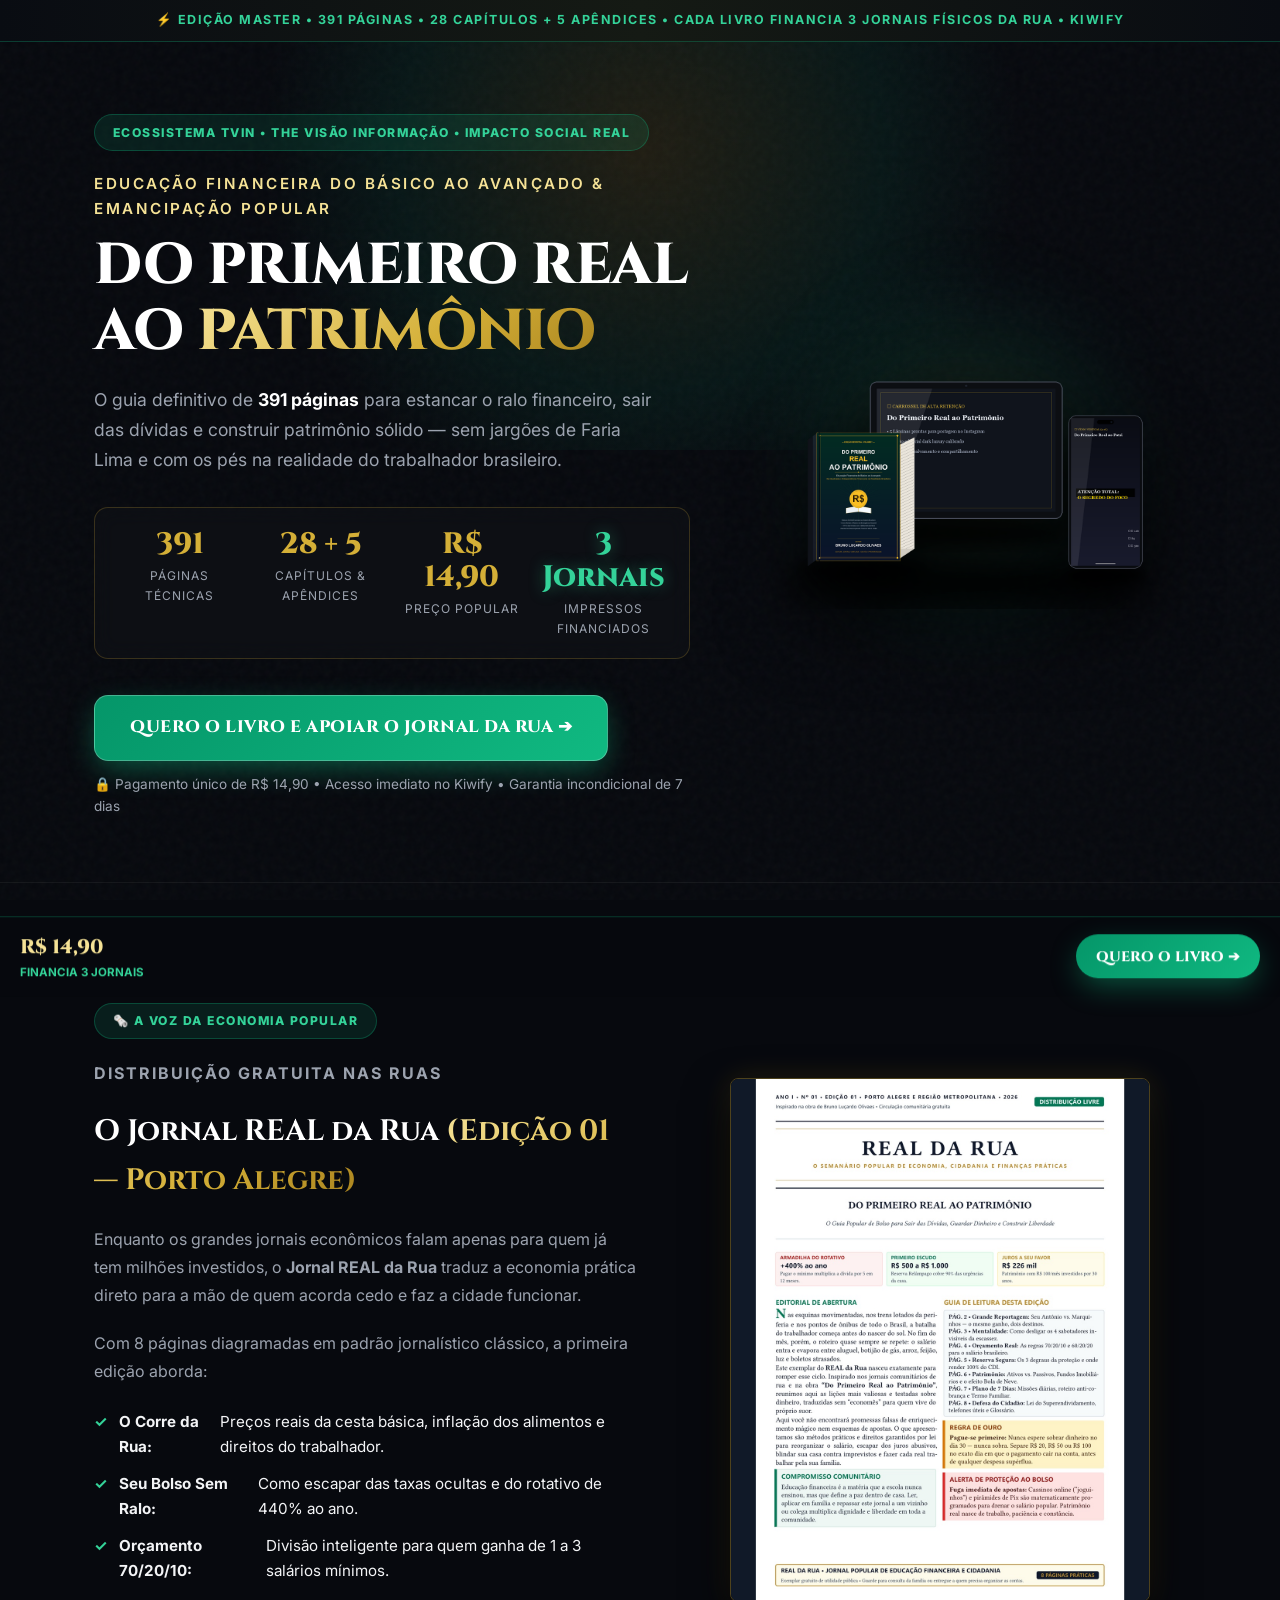
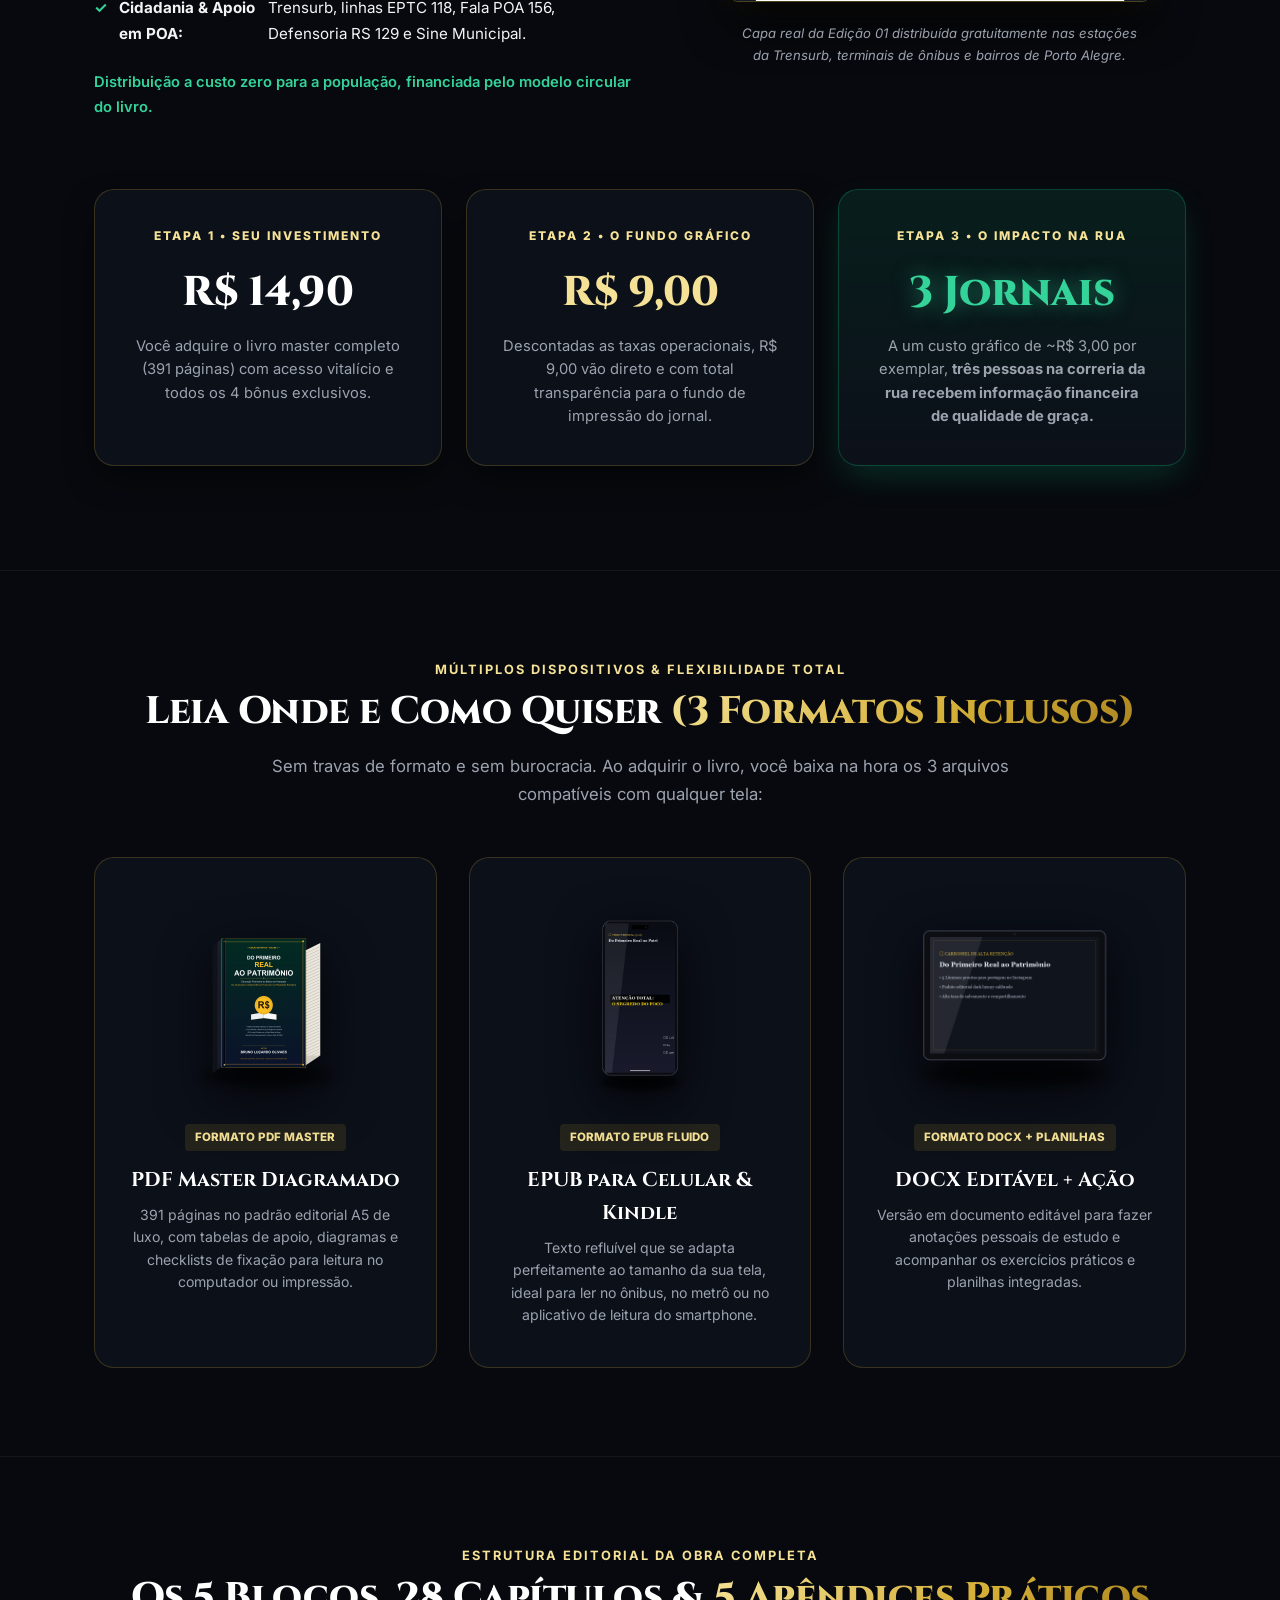
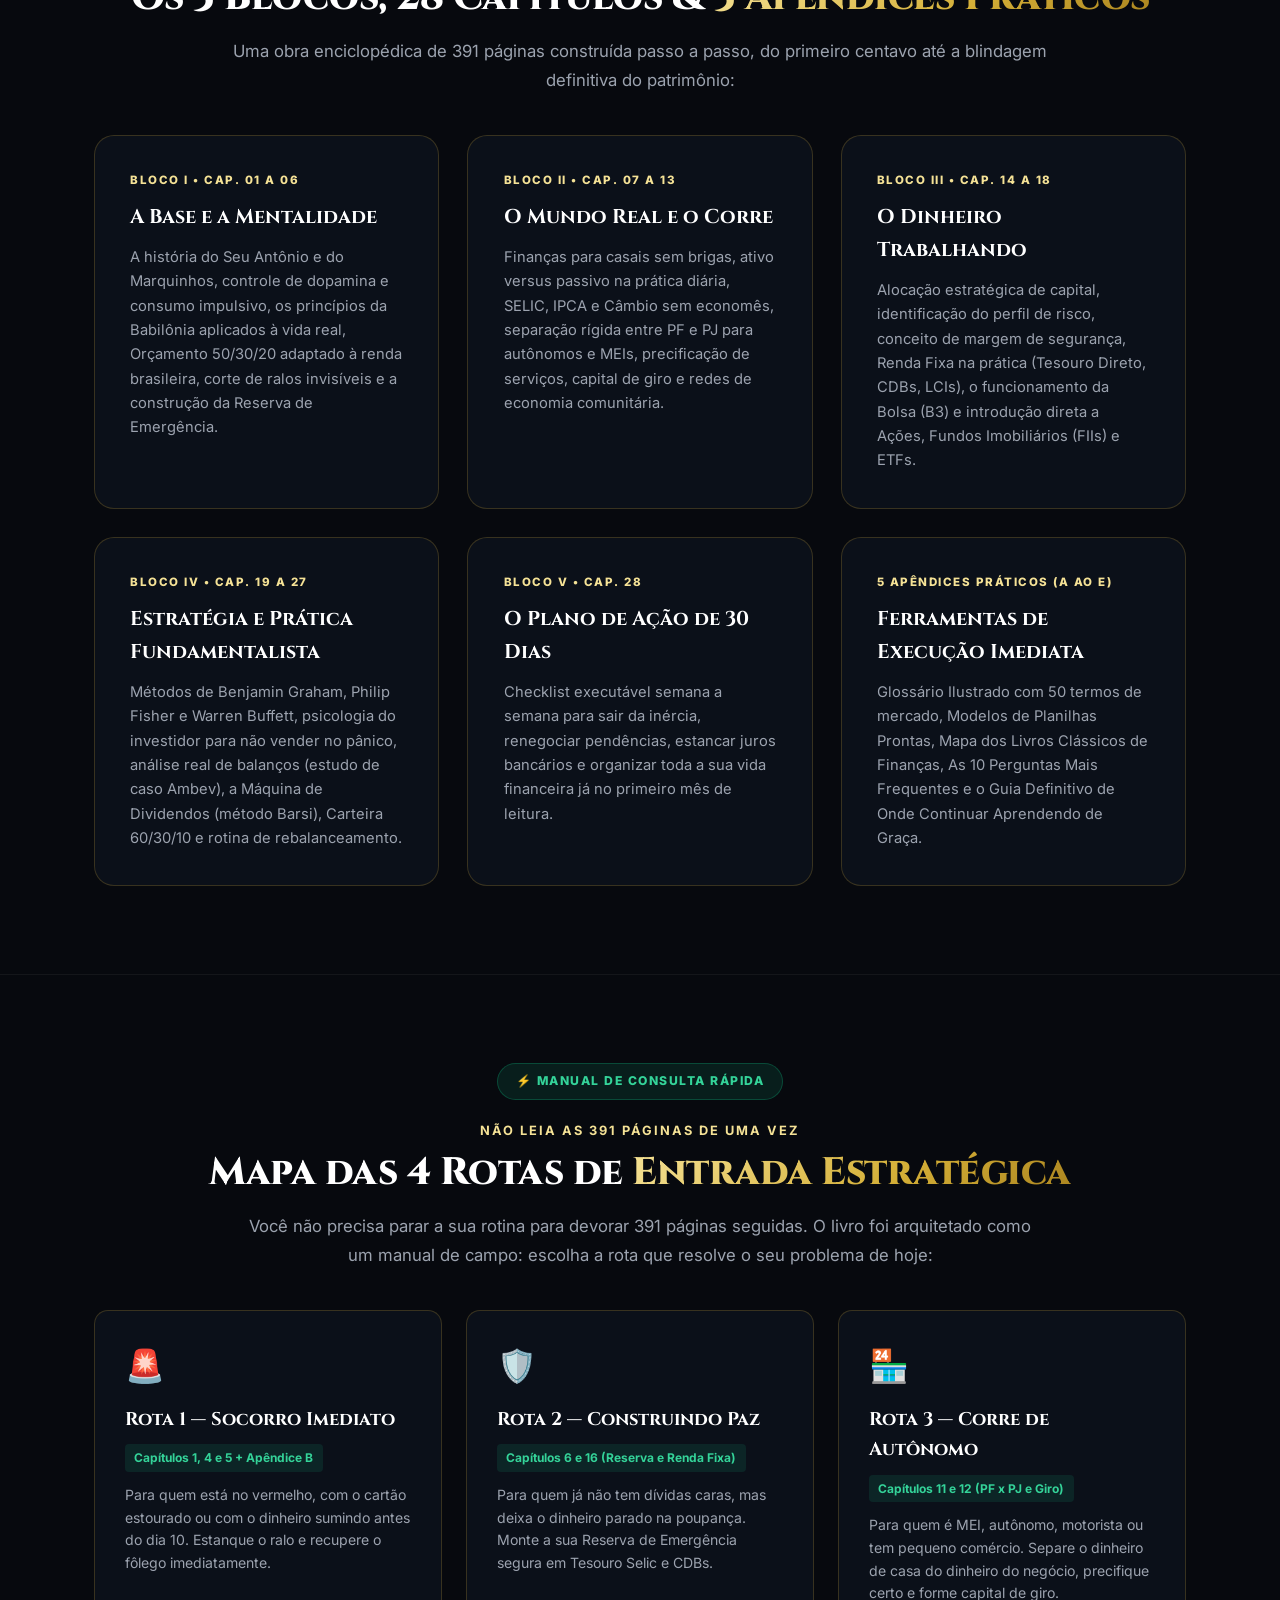
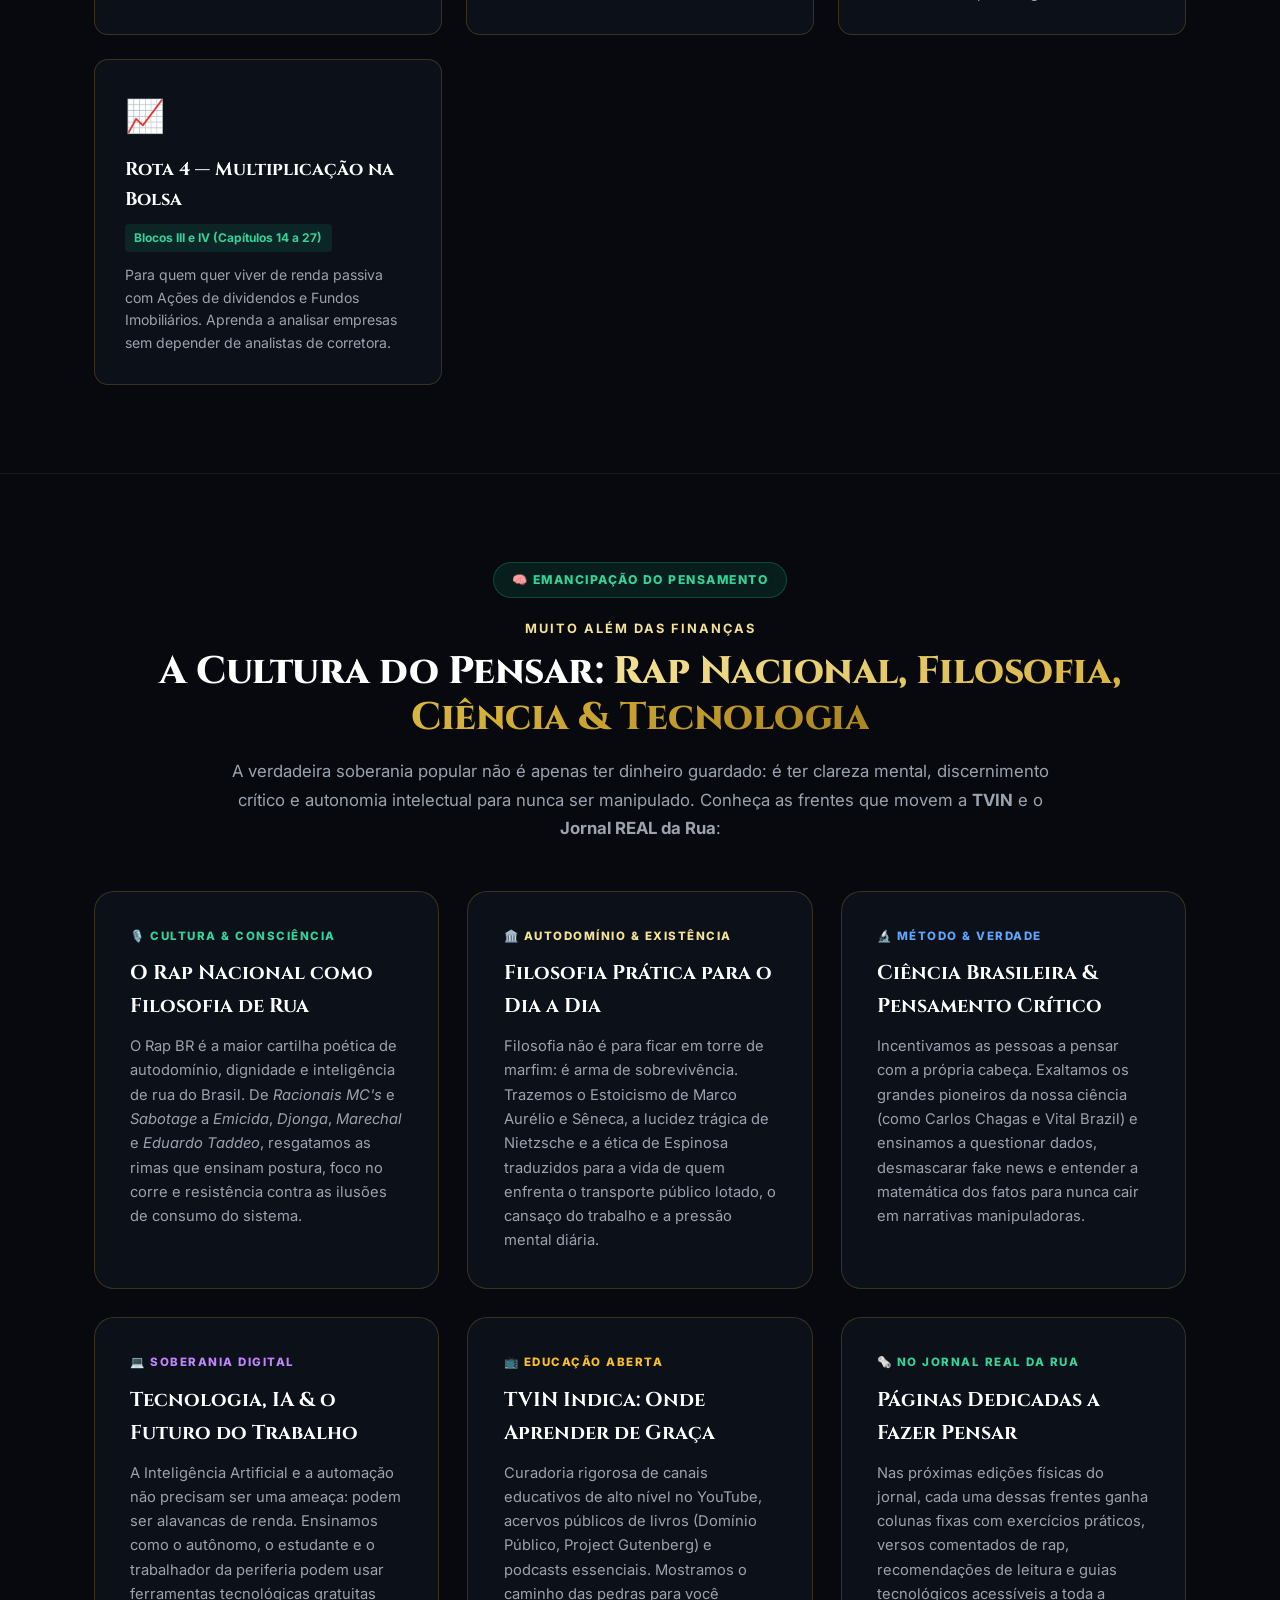
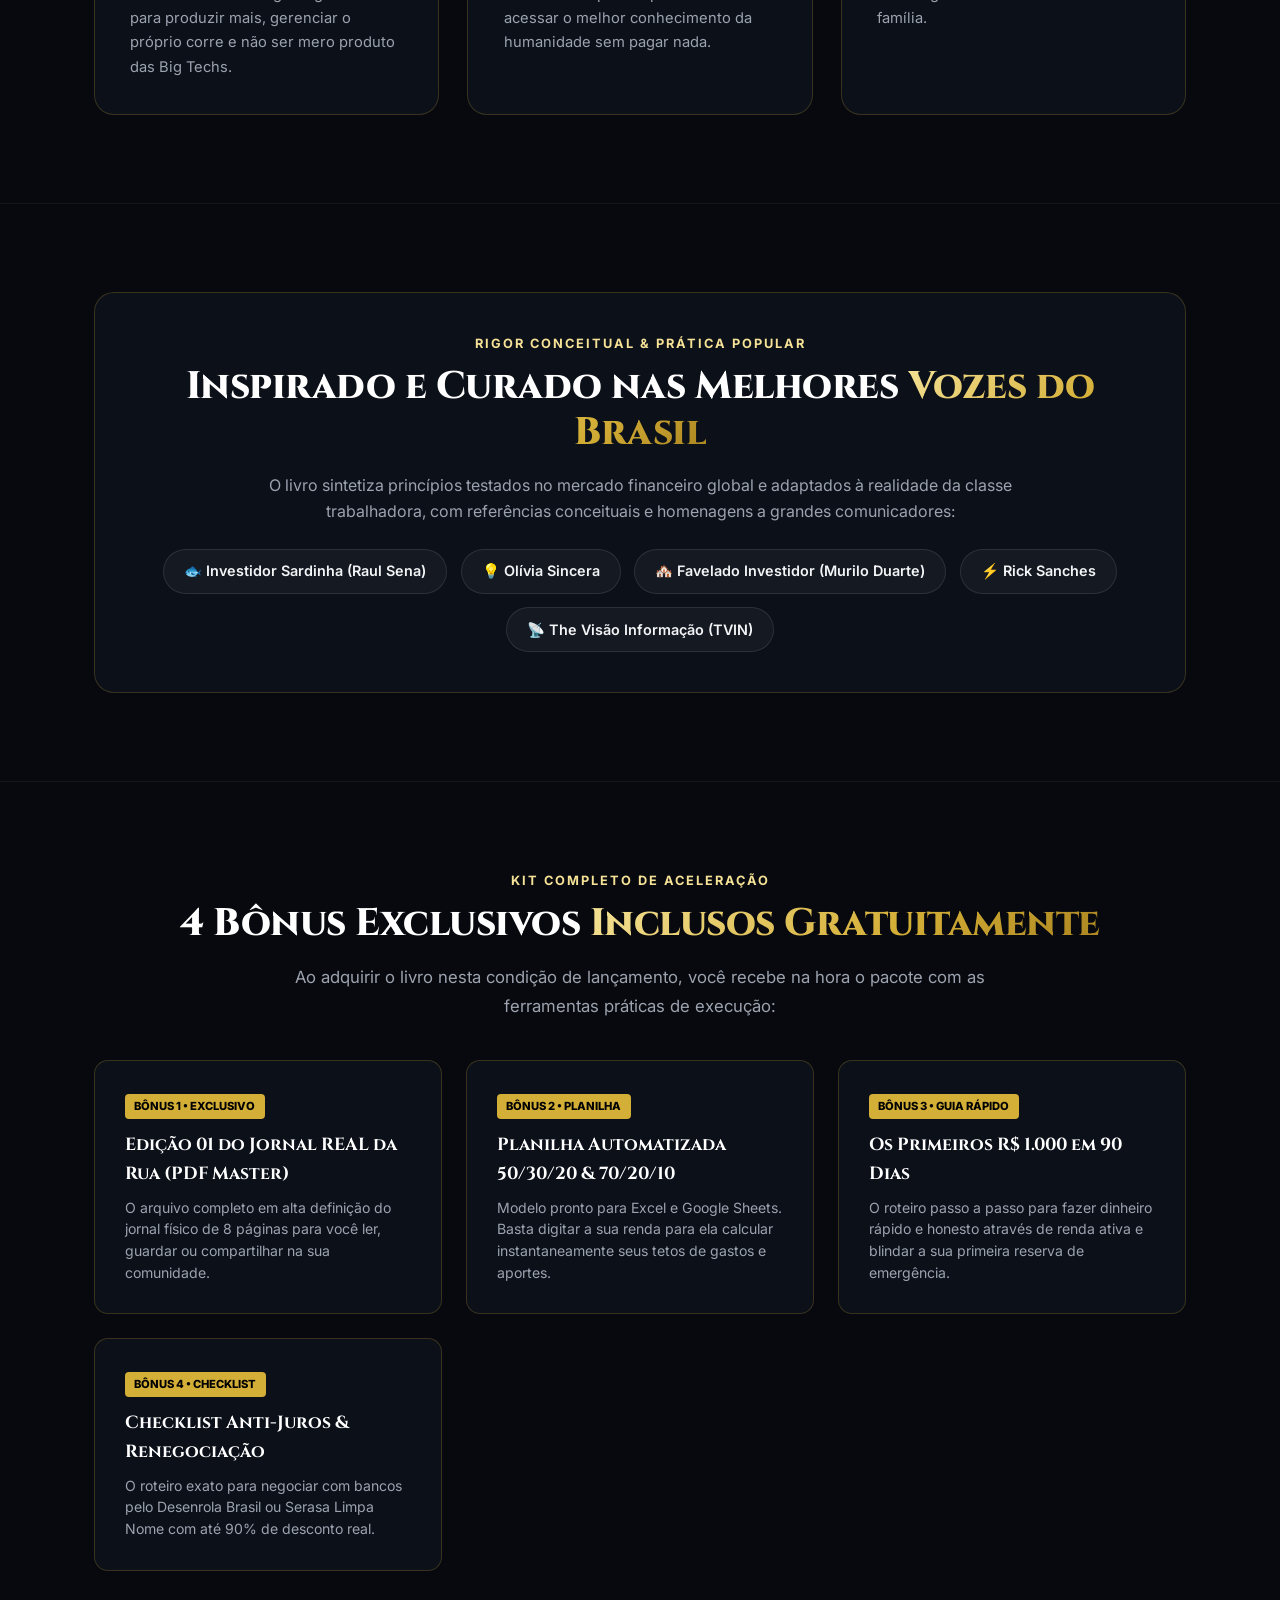
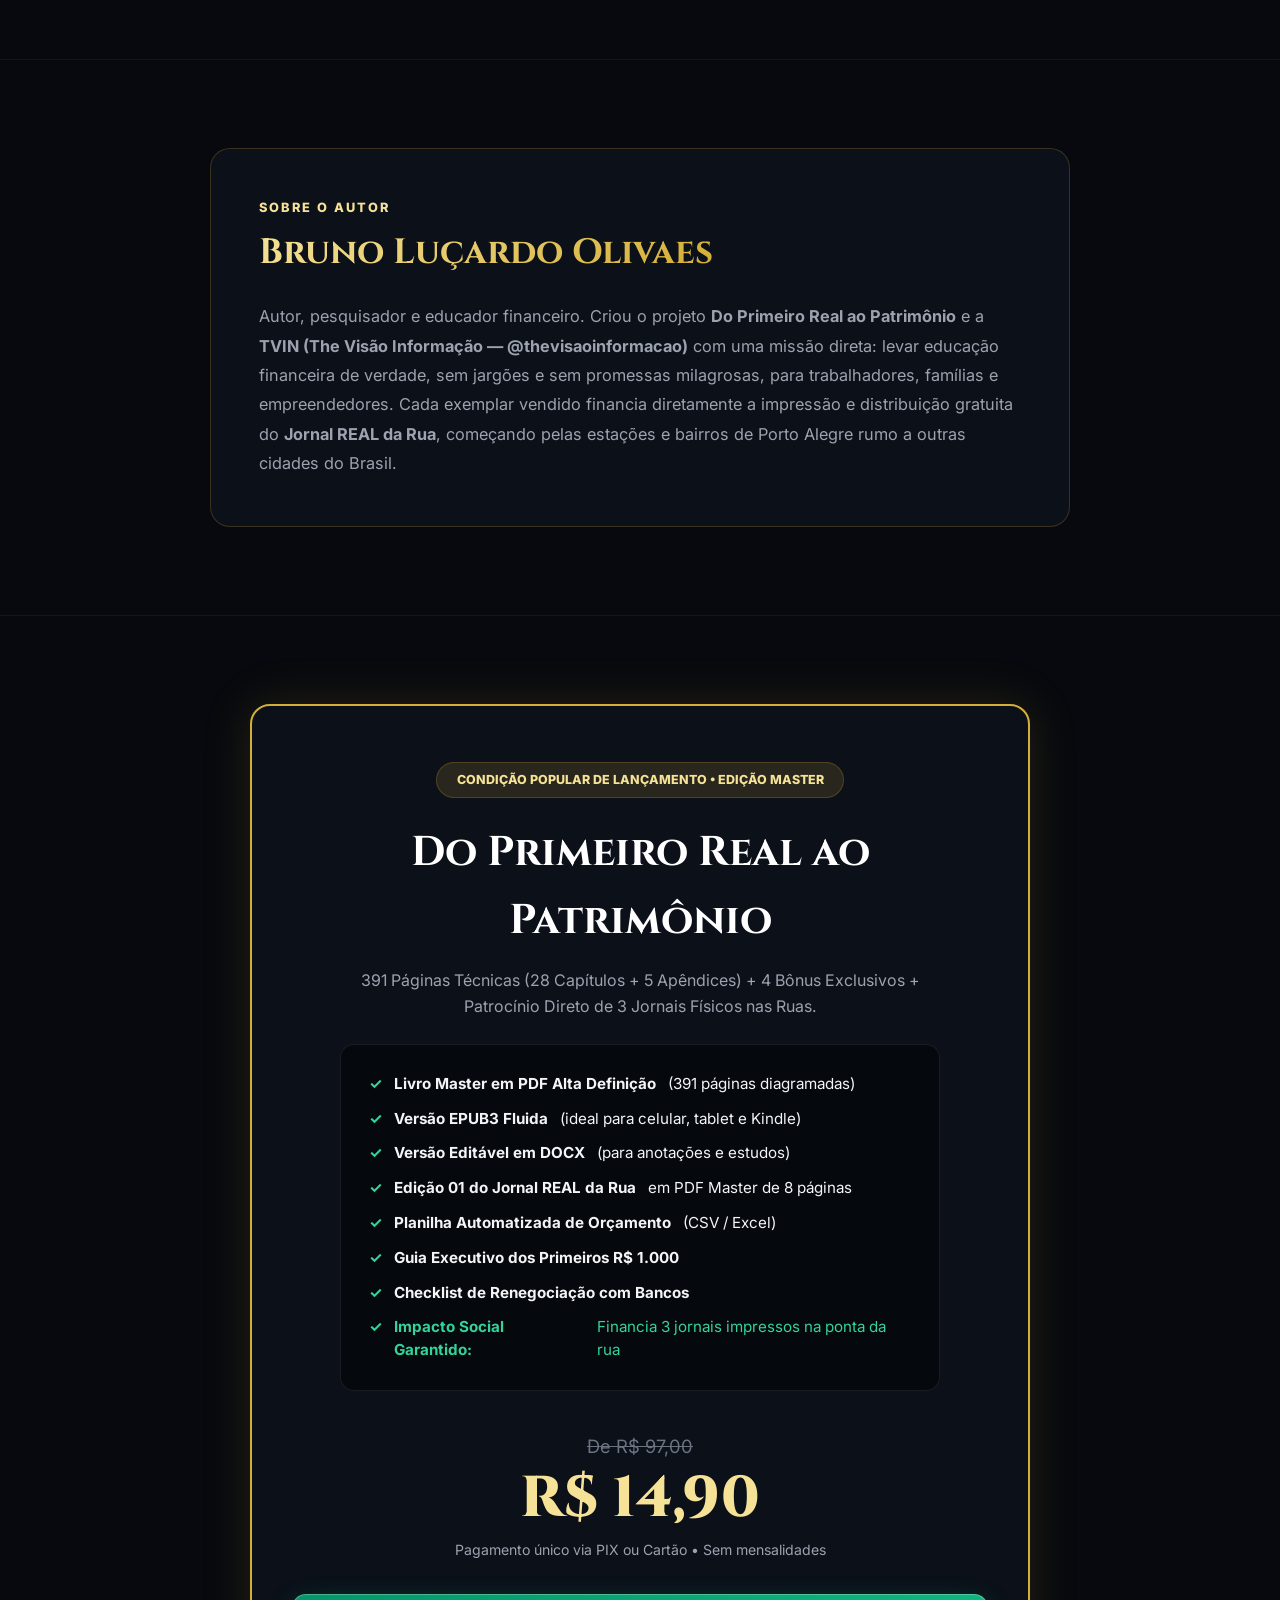
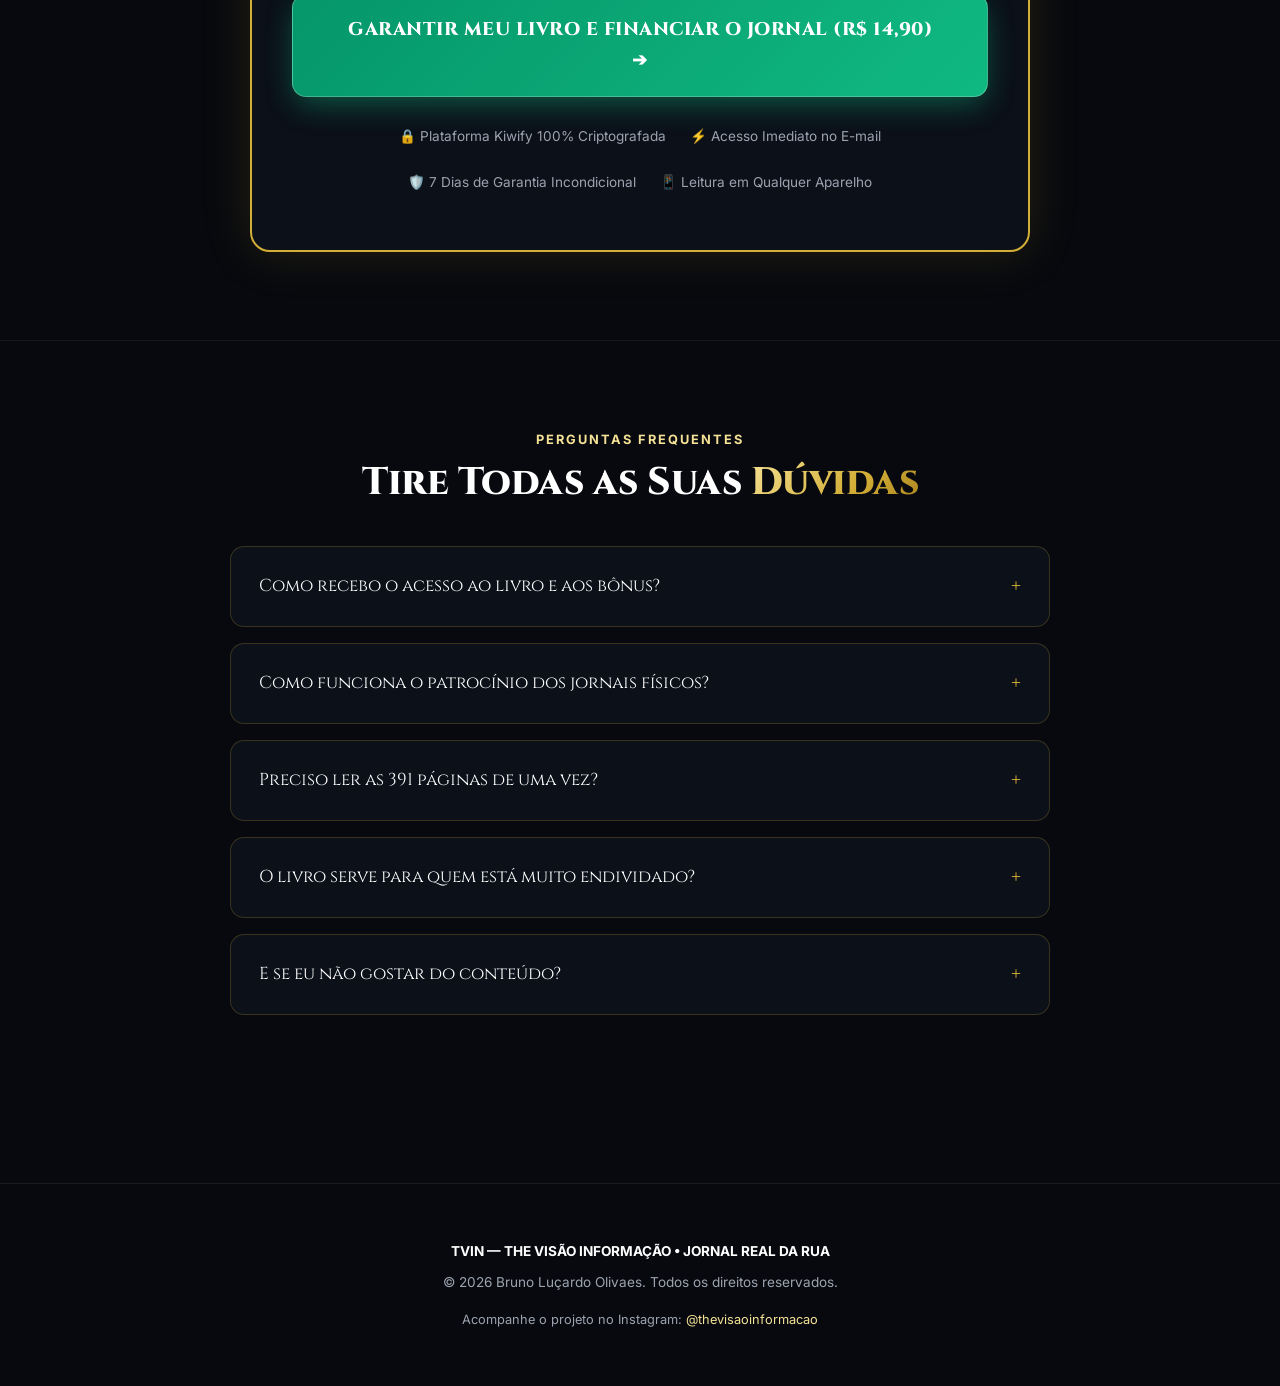
==== commit 9e30c33b: "feat: adicionar secao Movimento do Pensamento (Rap Nacional, Filosofia, Ciencia & Tecnologia)" ====
--- a/do-primeiro-real/index.html
+++ b/do-primeiro-real/index.html
@@ -263,6 +263,58 @@
         </div>
     </section>
 
+    <!-- SEÇÃO NOVA: ALÉM DO DINHEIRO — O MOVIMENTO CULTURAL & INTELECTUAL TVIN -->
+    <section class="section" id="movimento">
+        <div class="container">
+            <div style="text-align: center;" class="fade-in-up">
+                <span class="badge-pill">🧠 EMANCIPAÇÃO DO PENSAMENTO</span>
+                <p class="section-eyebrow">MUITO ALÉM DAS FINANÇAS</p>
+                <h2 class="section-title">A Cultura do Pensar: <span class="gold-text">Rap Nacional, Filosofia, Ciência & Tecnologia</span></h2>
+                <p class="section-subtitle" style="max-width: 820px; margin: 0 auto;">
+                    A verdadeira soberania popular não é apenas ter dinheiro guardado: é ter clareza mental, discernimento crítico e autonomia intelectual para nunca ser manipulado. Conheça as frentes que movem a <strong>TVIN</strong> e o <strong>Jornal REAL da Rua</strong>:
+                </p>
+            </div>
+
+            <div class="blocks-grid" style="margin-top: 3rem;">
+                <div class="block-card fade-in-up">
+                    <span class="block-tag" style="color: var(--emerald-light);">🎙️ CULTURA & CONSCIÊNCIA</span>
+                    <h3>O Rap Nacional como Filosofia de Rua</h3>
+                    <p>O Rap BR é a maior cartilha poética de autodomínio, dignidade e inteligência de rua do Brasil. De <em>Racionais MC's</em> e <em>Sabotage</em> a <em>Emicida</em>, <em>Djonga</em>, <em>Marechal</em> e <em>Eduardo Taddeo</em>, resgatamos as rimas que ensinam postura, foco no corre e resistência contra as ilusões de consumo do sistema.</p>
+                </div>
+
+                <div class="block-card fade-in-up delay-1">
+                    <span class="block-tag" style="color: var(--gold-light);">🏛️ AUTODOMÍNIO & EXISTÊNCIA</span>
+                    <h3>Filosofia Prática para o Dia a Dia</h3>
+                    <p>Filosofia não é para ficar em torre de marfim: é arma de sobrevivência. Trazemos o Estoicismo de Marco Aurélio e Sêneca, a lucidez trágica de Nietzsche e a ética de Espinosa traduzidos para a vida de quem enfrenta o transporte público lotado, o cansaço do trabalho e a pressão mental diária.</p>
+                </div>
+
+                <div class="block-card fade-in-up delay-2">
+                    <span class="block-tag" style="color: #60a5fa;">🔬 MÉTODO & VERDADE</span>
+                    <h3>Ciência Brasileira & Pensamento Crítico</h3>
+                    <p>Incentivamos as pessoas a pensar com a própria cabeça. Exaltamos os grandes pioneiros da nossa ciência (como Carlos Chagas e Vital Brazil) e ensinamos a questionar dados, desmascarar fake news e entender a matemática dos fatos para nunca cair em narrativas manipuladoras.</p>
+                </div>
+
+                <div class="block-card fade-in-up">
+                    <span class="block-tag" style="color: #c084fc;">💻 SOBERANIA DIGITAL</span>
+                    <h3>Tecnologia, IA & o Futuro do Trabalho</h3>
+                    <p>A Inteligência Artificial e a automação não precisam ser uma ameaça: podem ser alavancas de renda. Ensinamos como o autônomo, o estudante e o trabalhador da periferia podem usar ferramentas tecnológicas gratuitas para produzir mais, gerenciar o próprio corre e não ser mero produto das Big Techs.</p>
+                </div>
+
+                <div class="block-card fade-in-up delay-1">
+                    <span class="block-tag" style="color: #fbbf24;">📺 EDUCAÇÃO ABERTA</span>
+                    <h3>TVIN Indica: Onde Aprender de Graça</h3>
+                    <p>Curadoria rigorosa de canais educativos de alto nível no YouTube, acervos públicos de livros (Domínio Público, Project Gutenberg) e podcasts essenciais. Mostramos o caminho das pedras para você acessar o melhor conhecimento da humanidade sem pagar nada.</p>
+                </div>
+
+                <div class="block-card fade-in-up delay-2">
+                    <span class="block-tag" style="color: var(--emerald-light);">🗞️ NO JORNAL REAL DA RUA</span>
+                    <h3>Páginas Dedicadas a Fazer Pensar</h3>
+                    <p>Nas próximas edições físicas do jornal, cada uma dessas frentes ganha colunas fixas com exercícios práticos, versos comentados de rap, recomendações de leitura e guias tecnológicos acessíveis a toda a família.</p>
+                </div>
+            </div>
+        </div>
+    </section>
+
     <!-- CURADORIA DOS MESTRES -->
     <section class="section" id="curadoria">
         <div class="container">
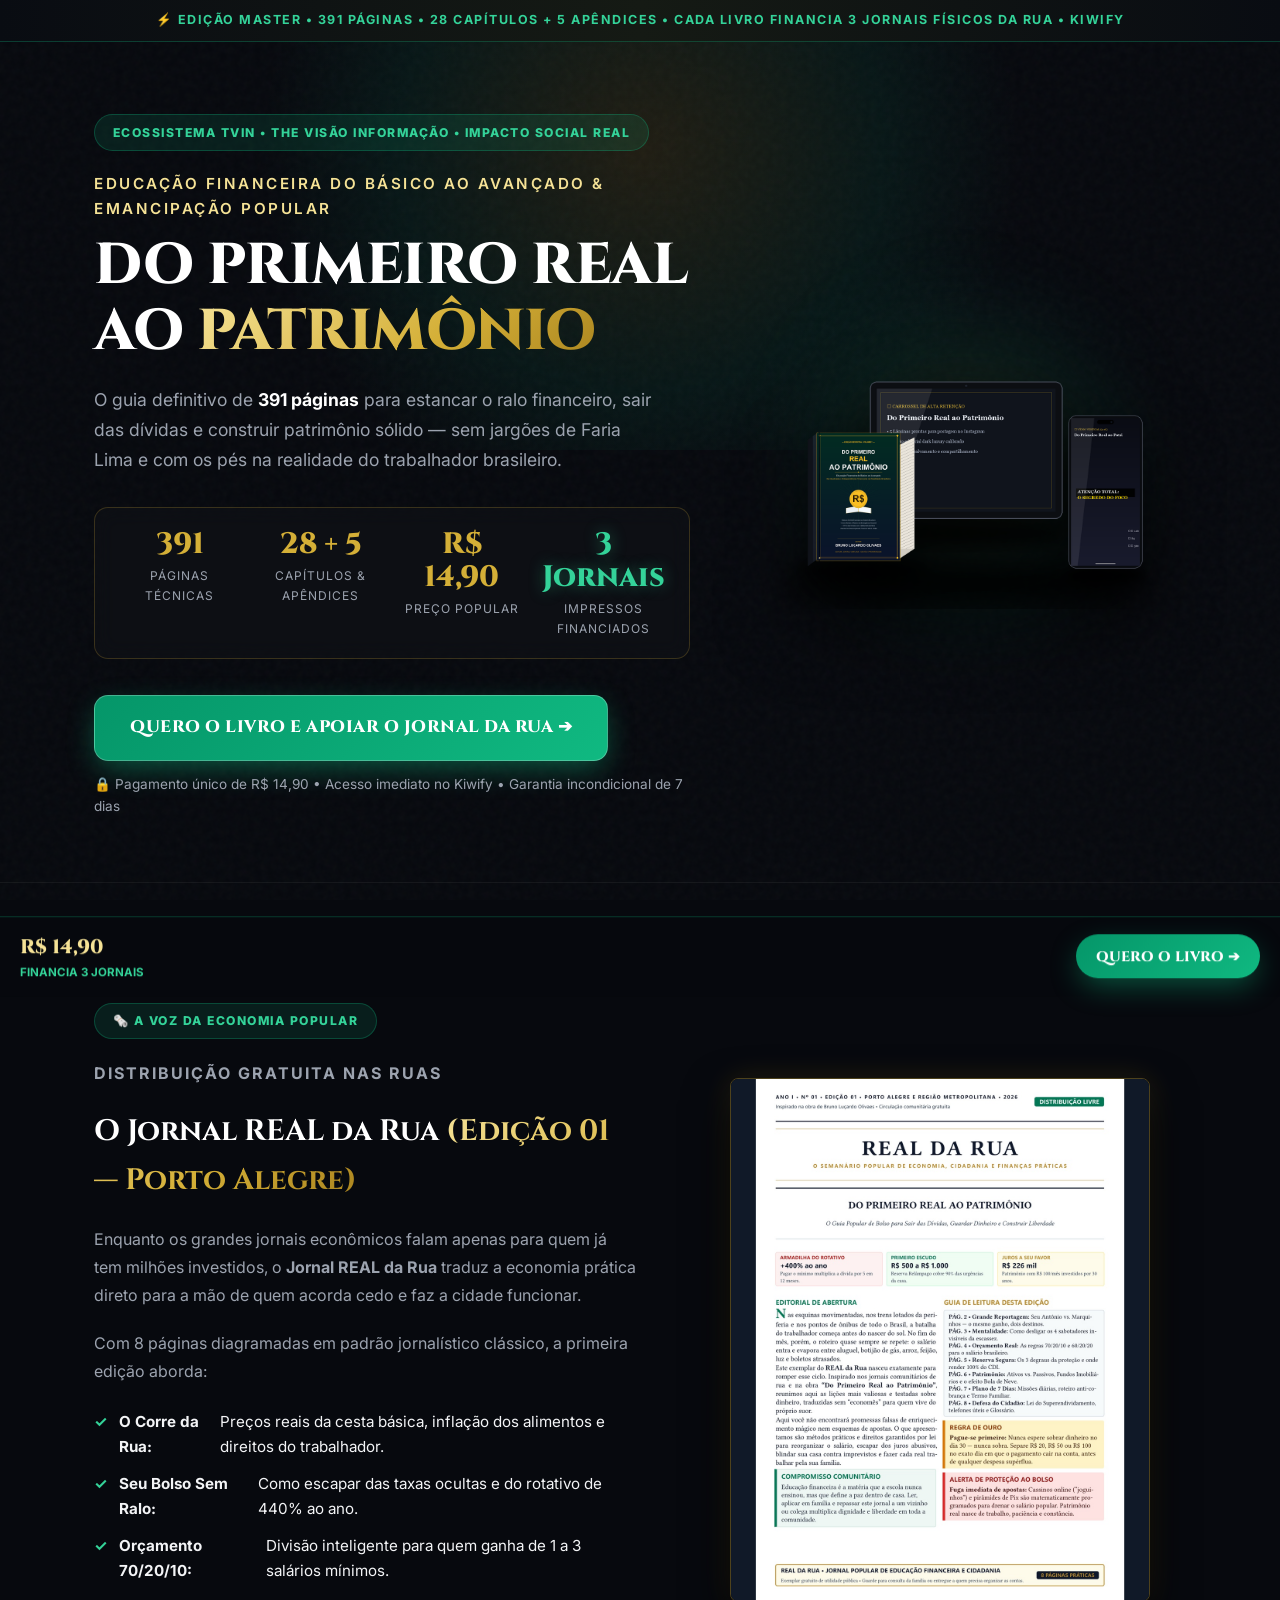
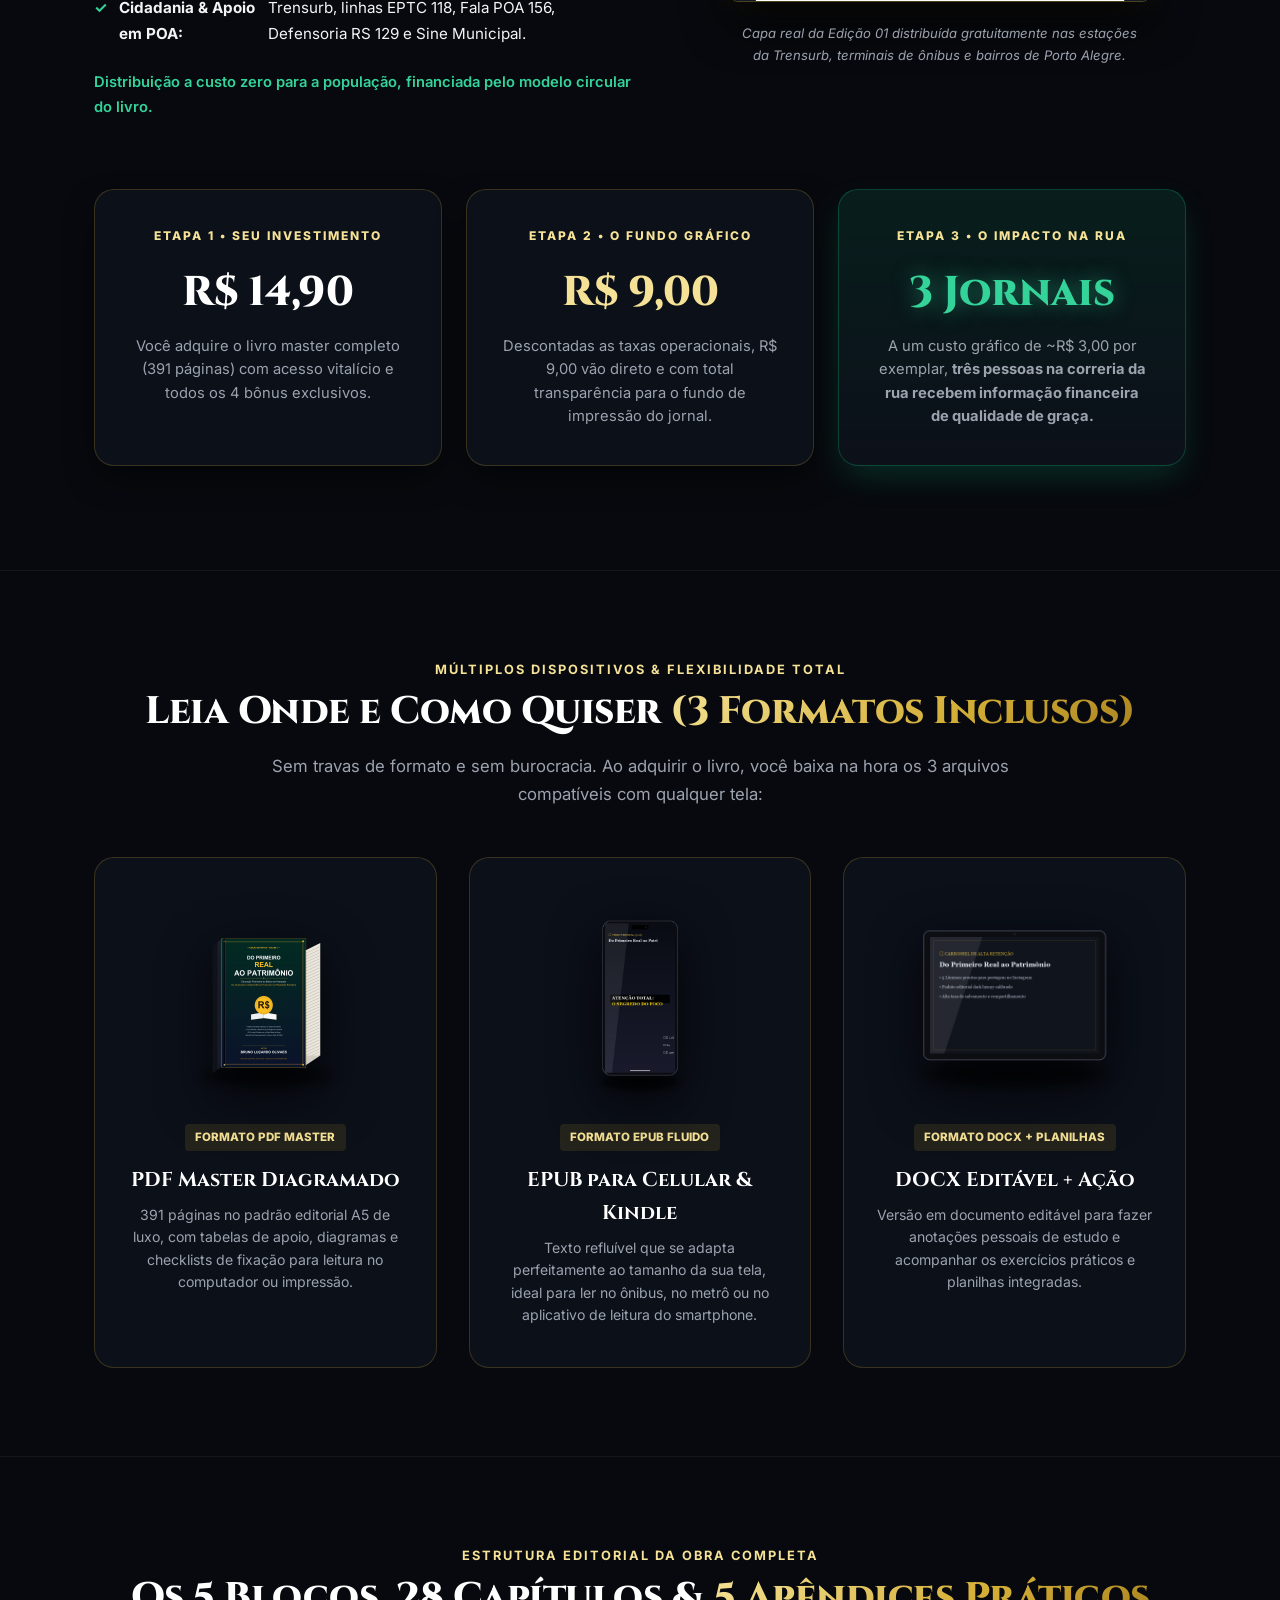
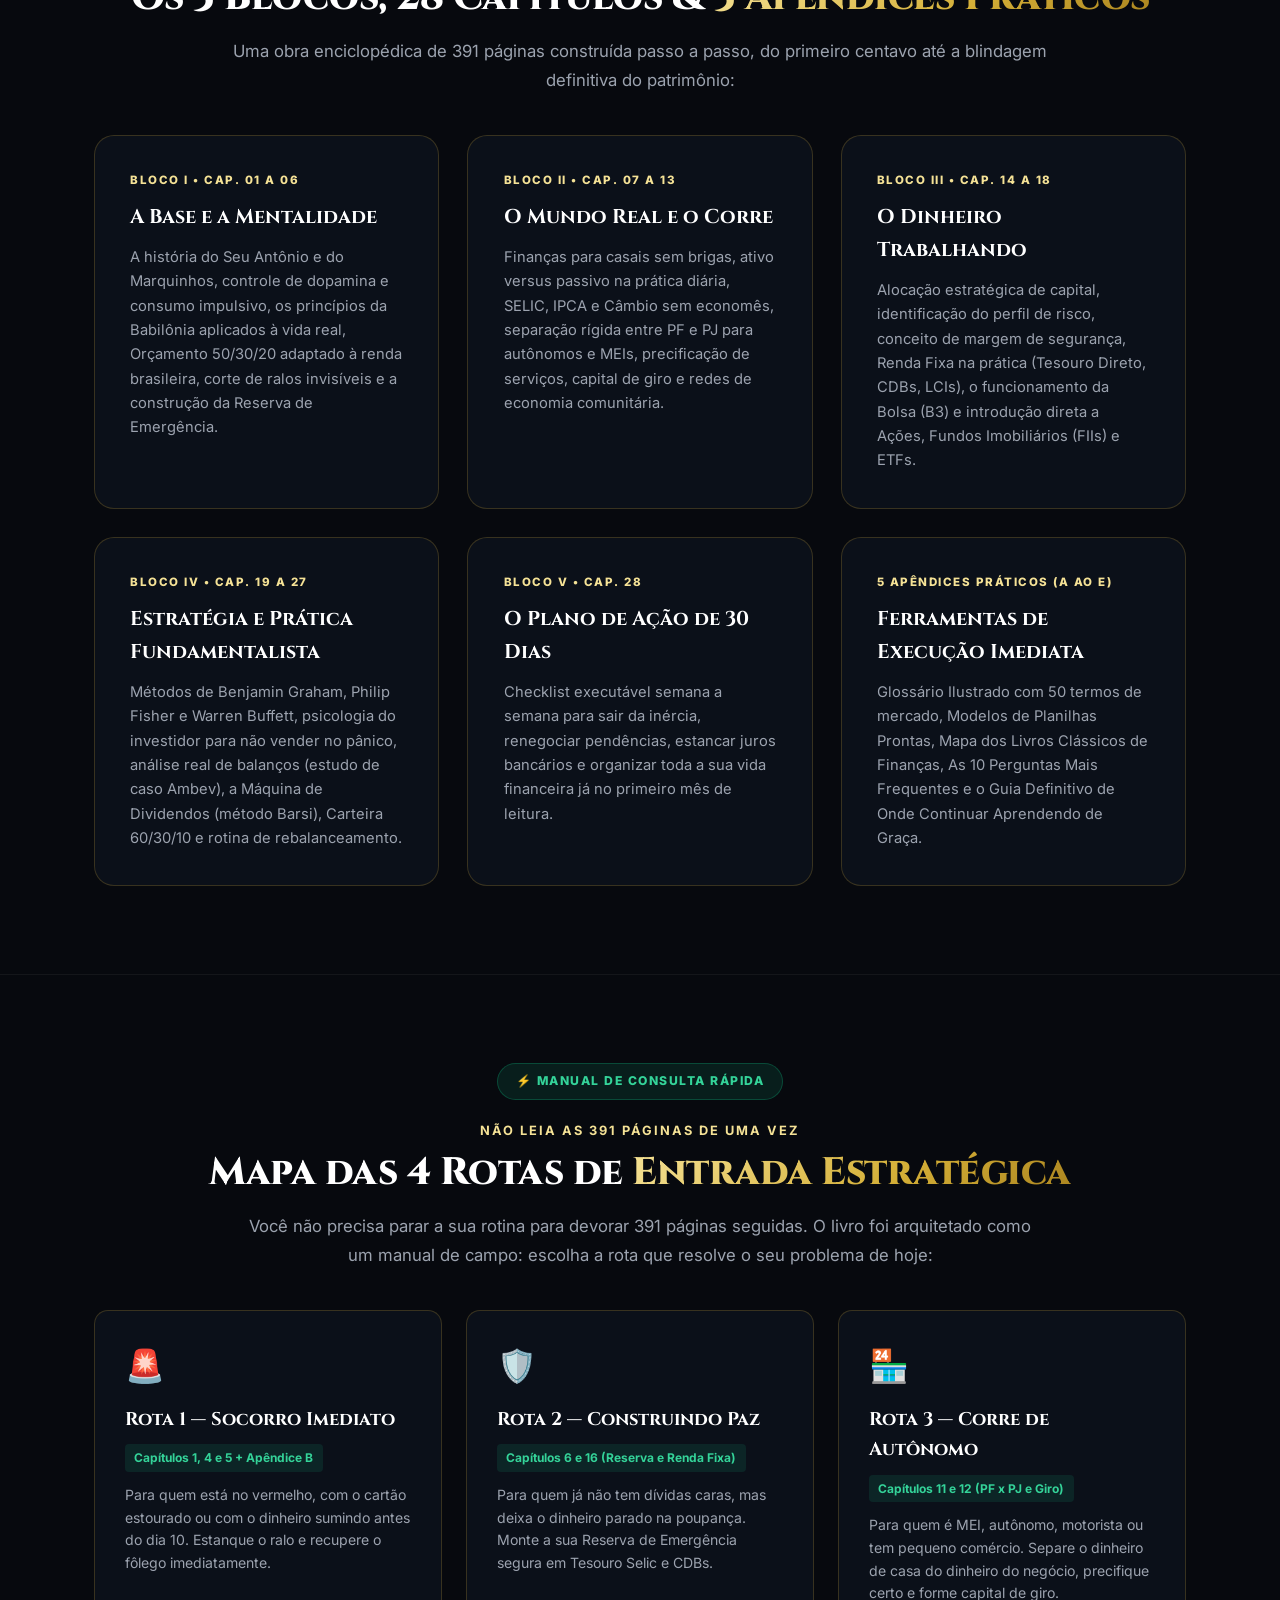
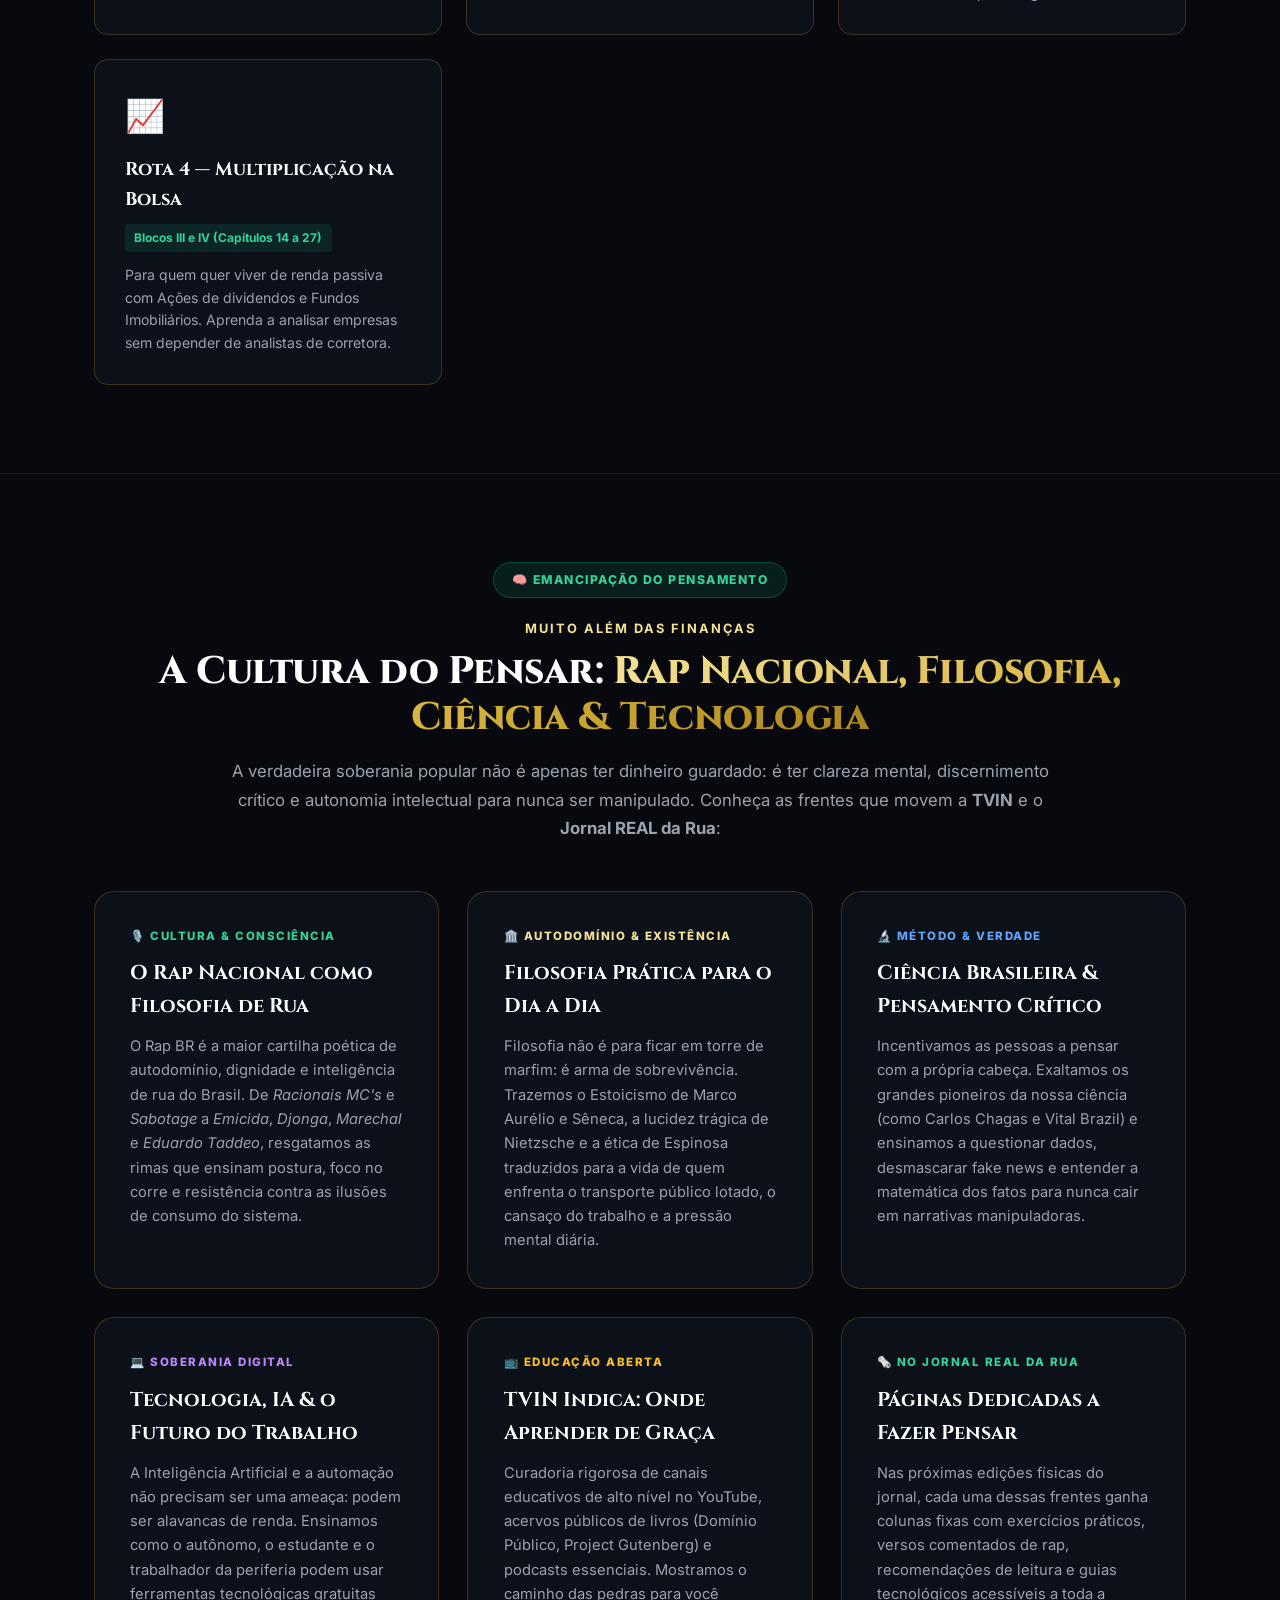
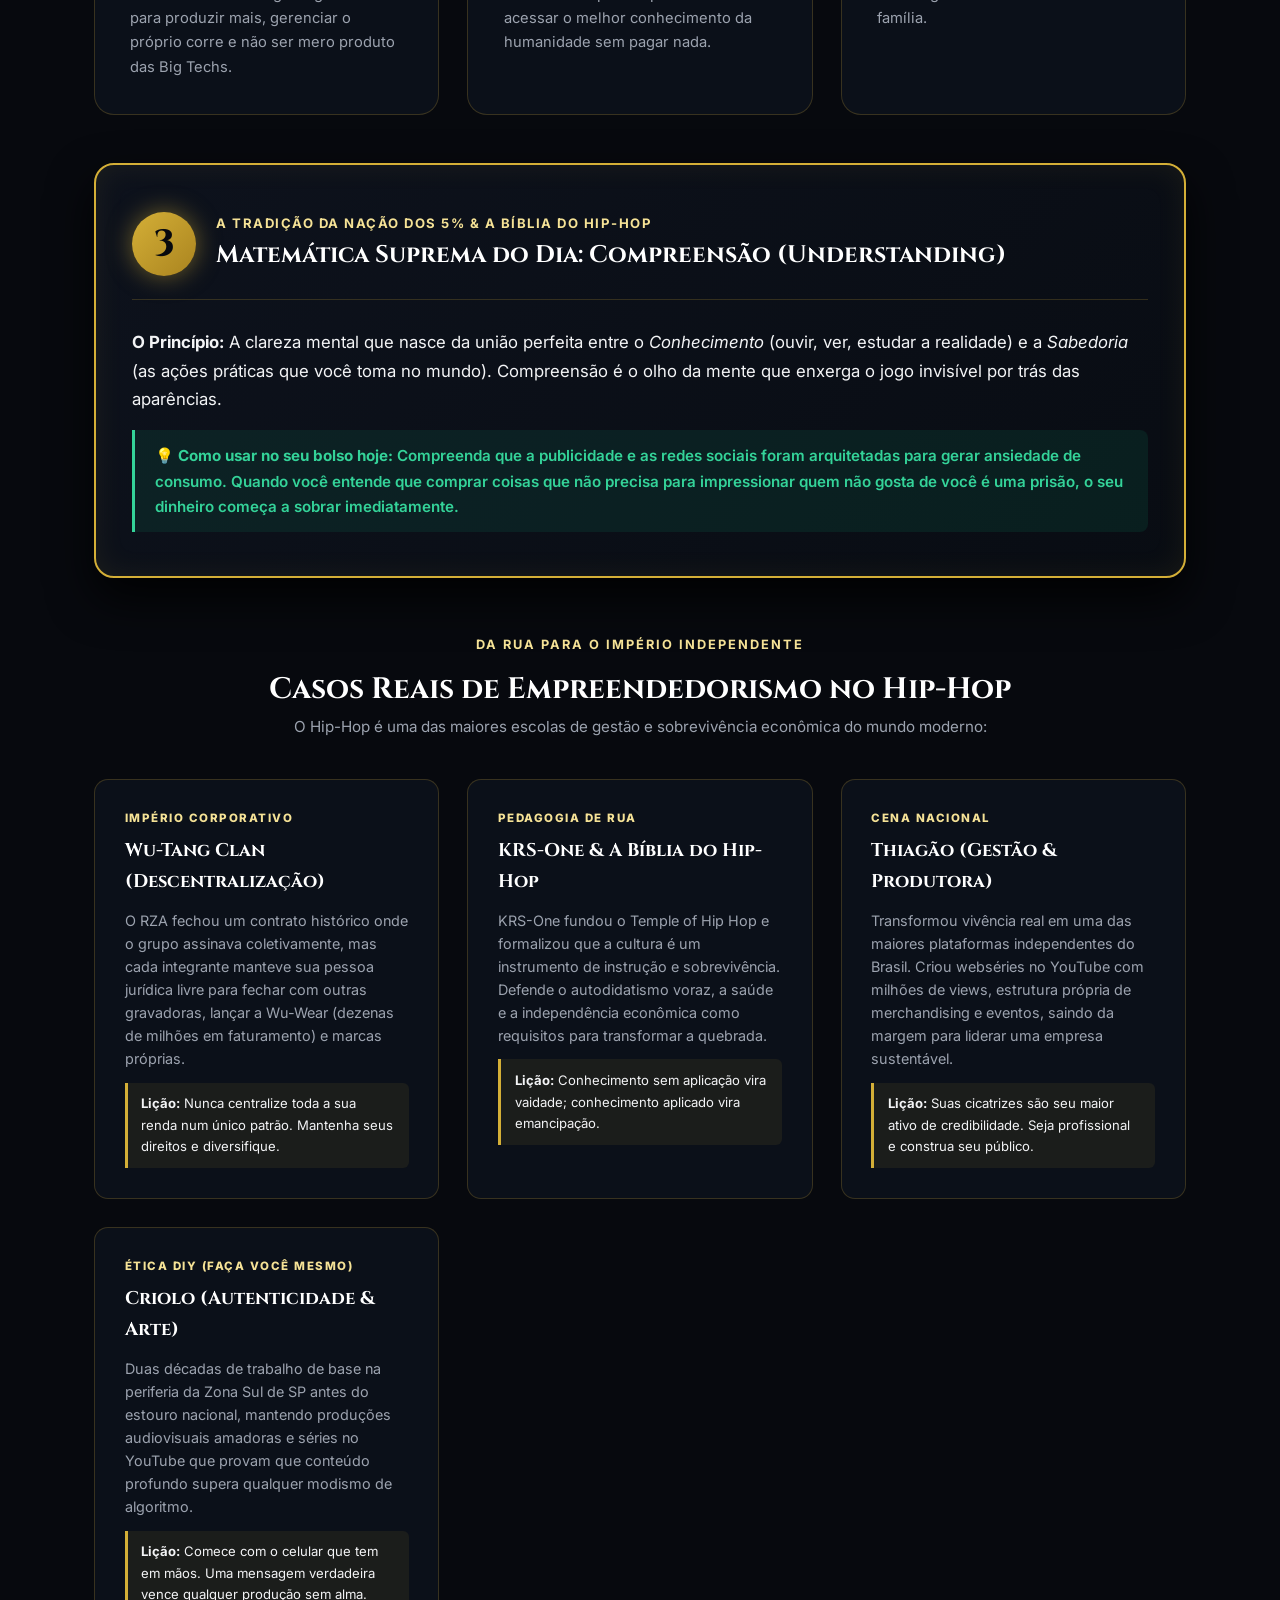
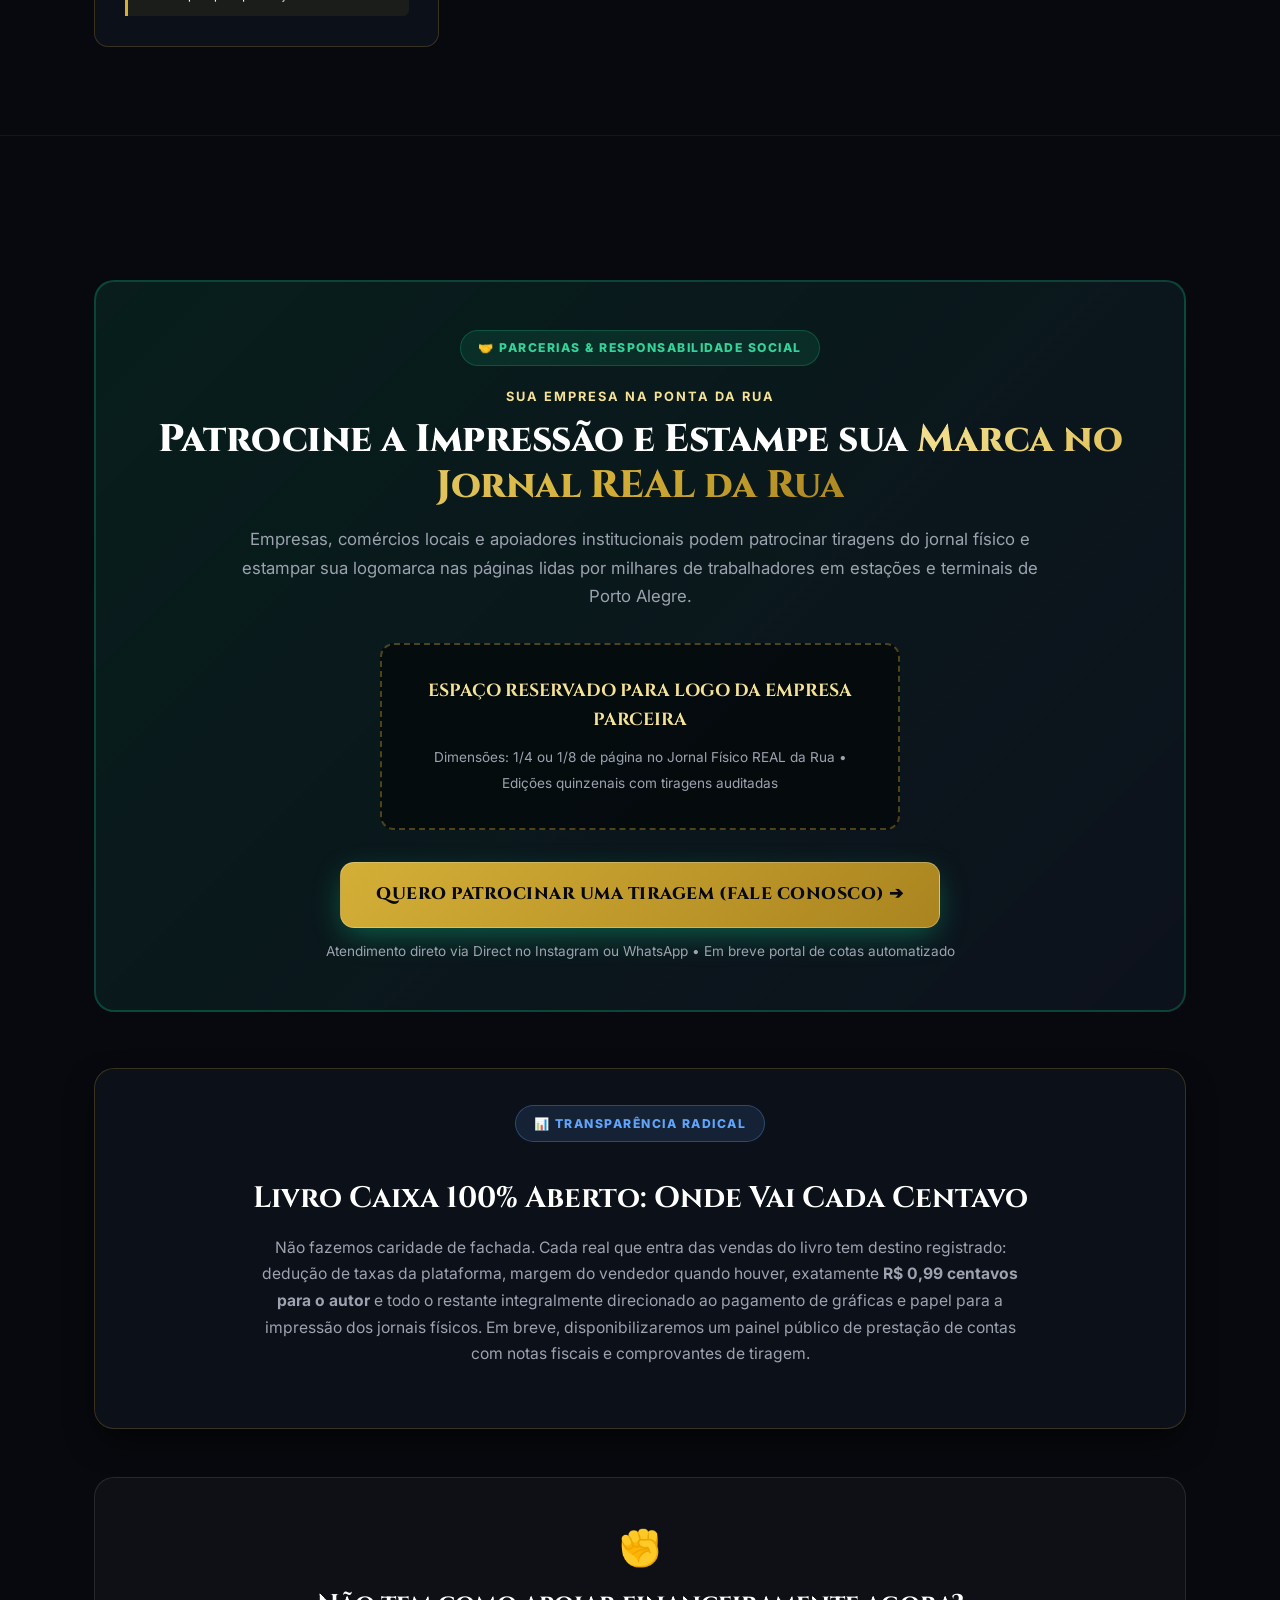
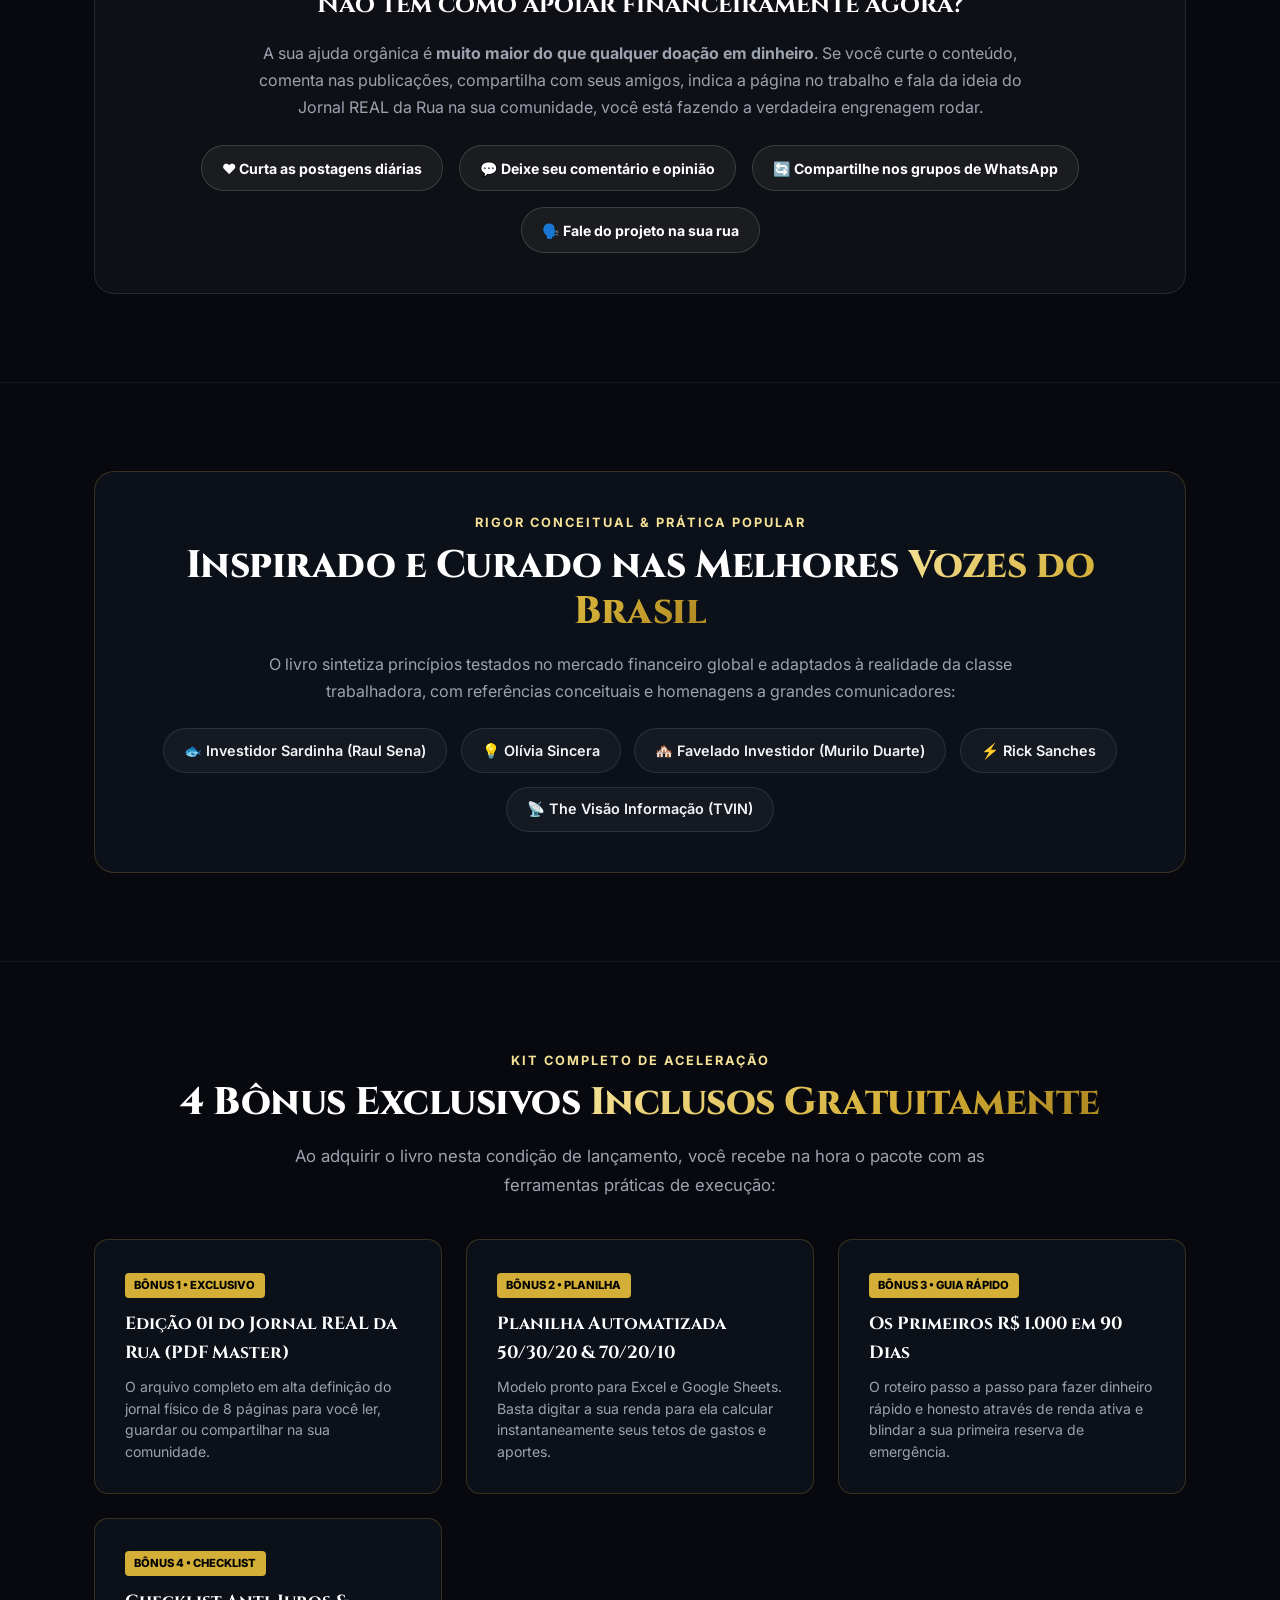
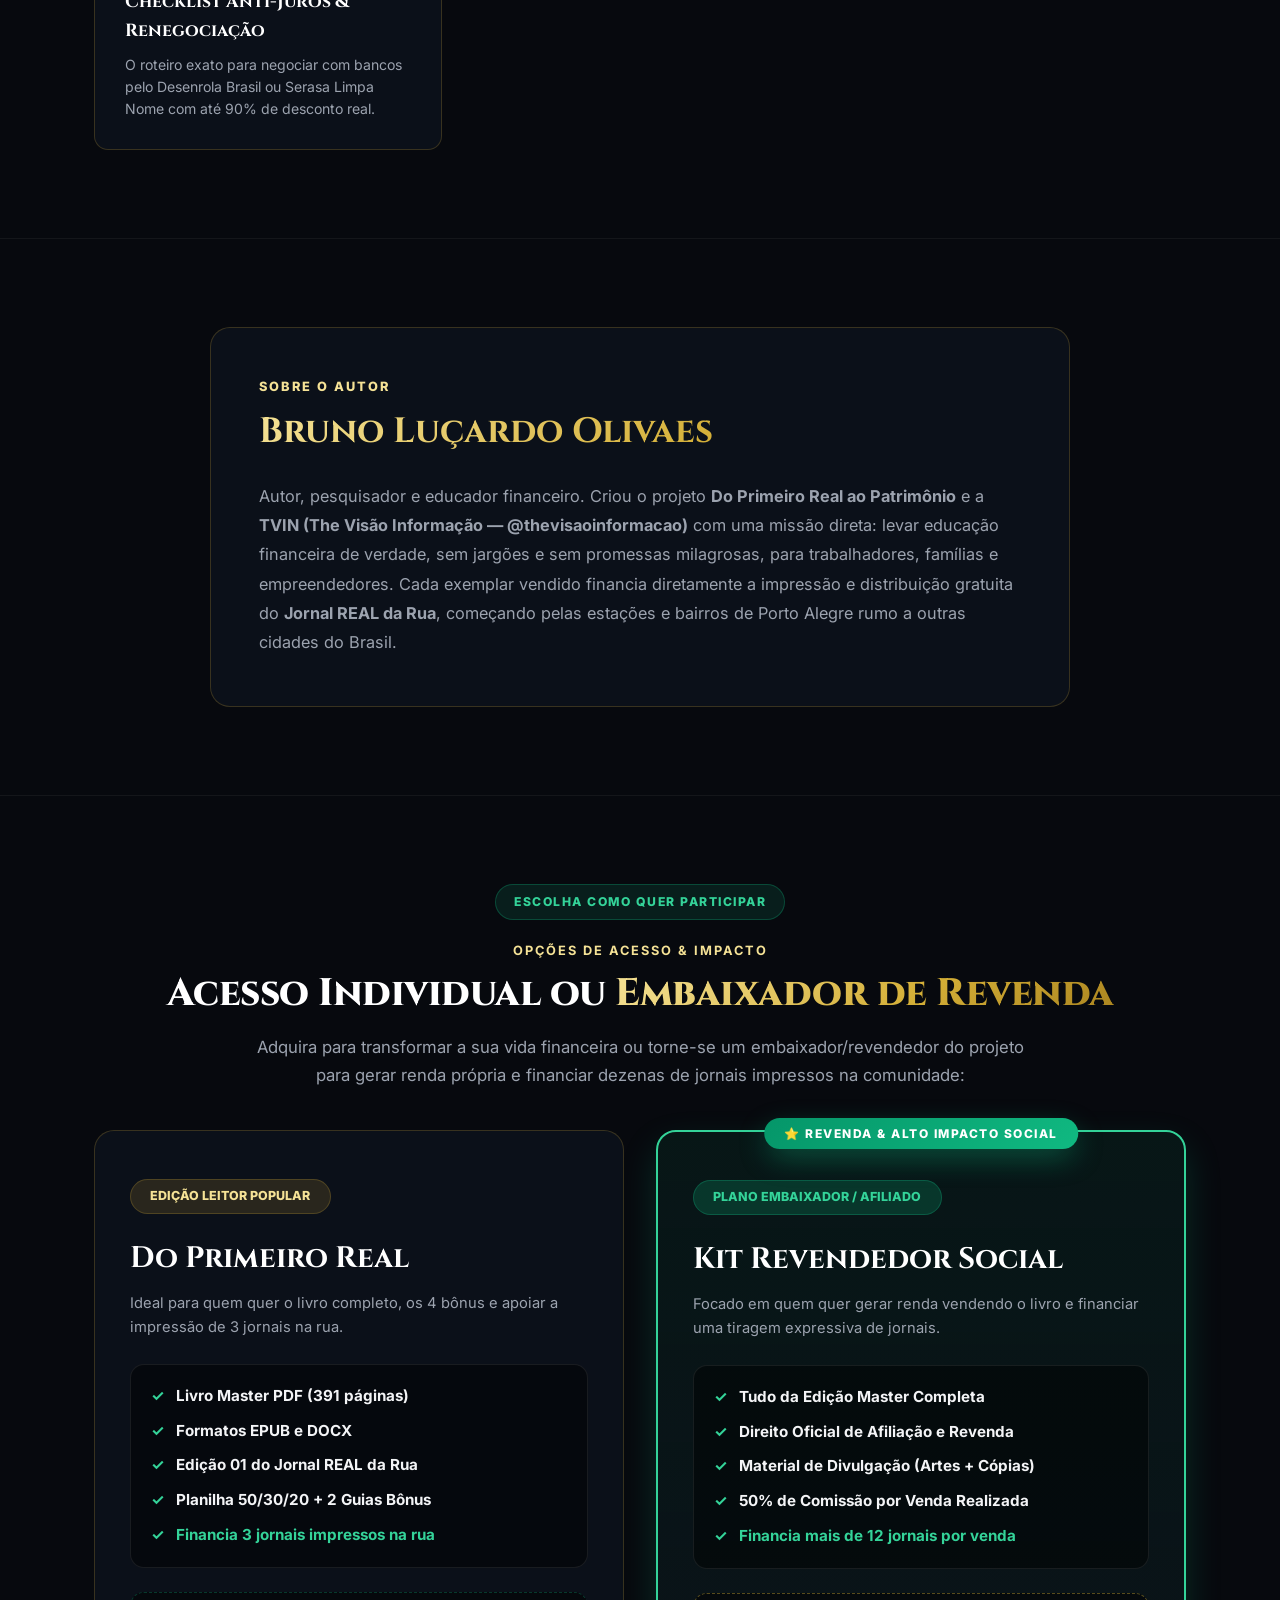
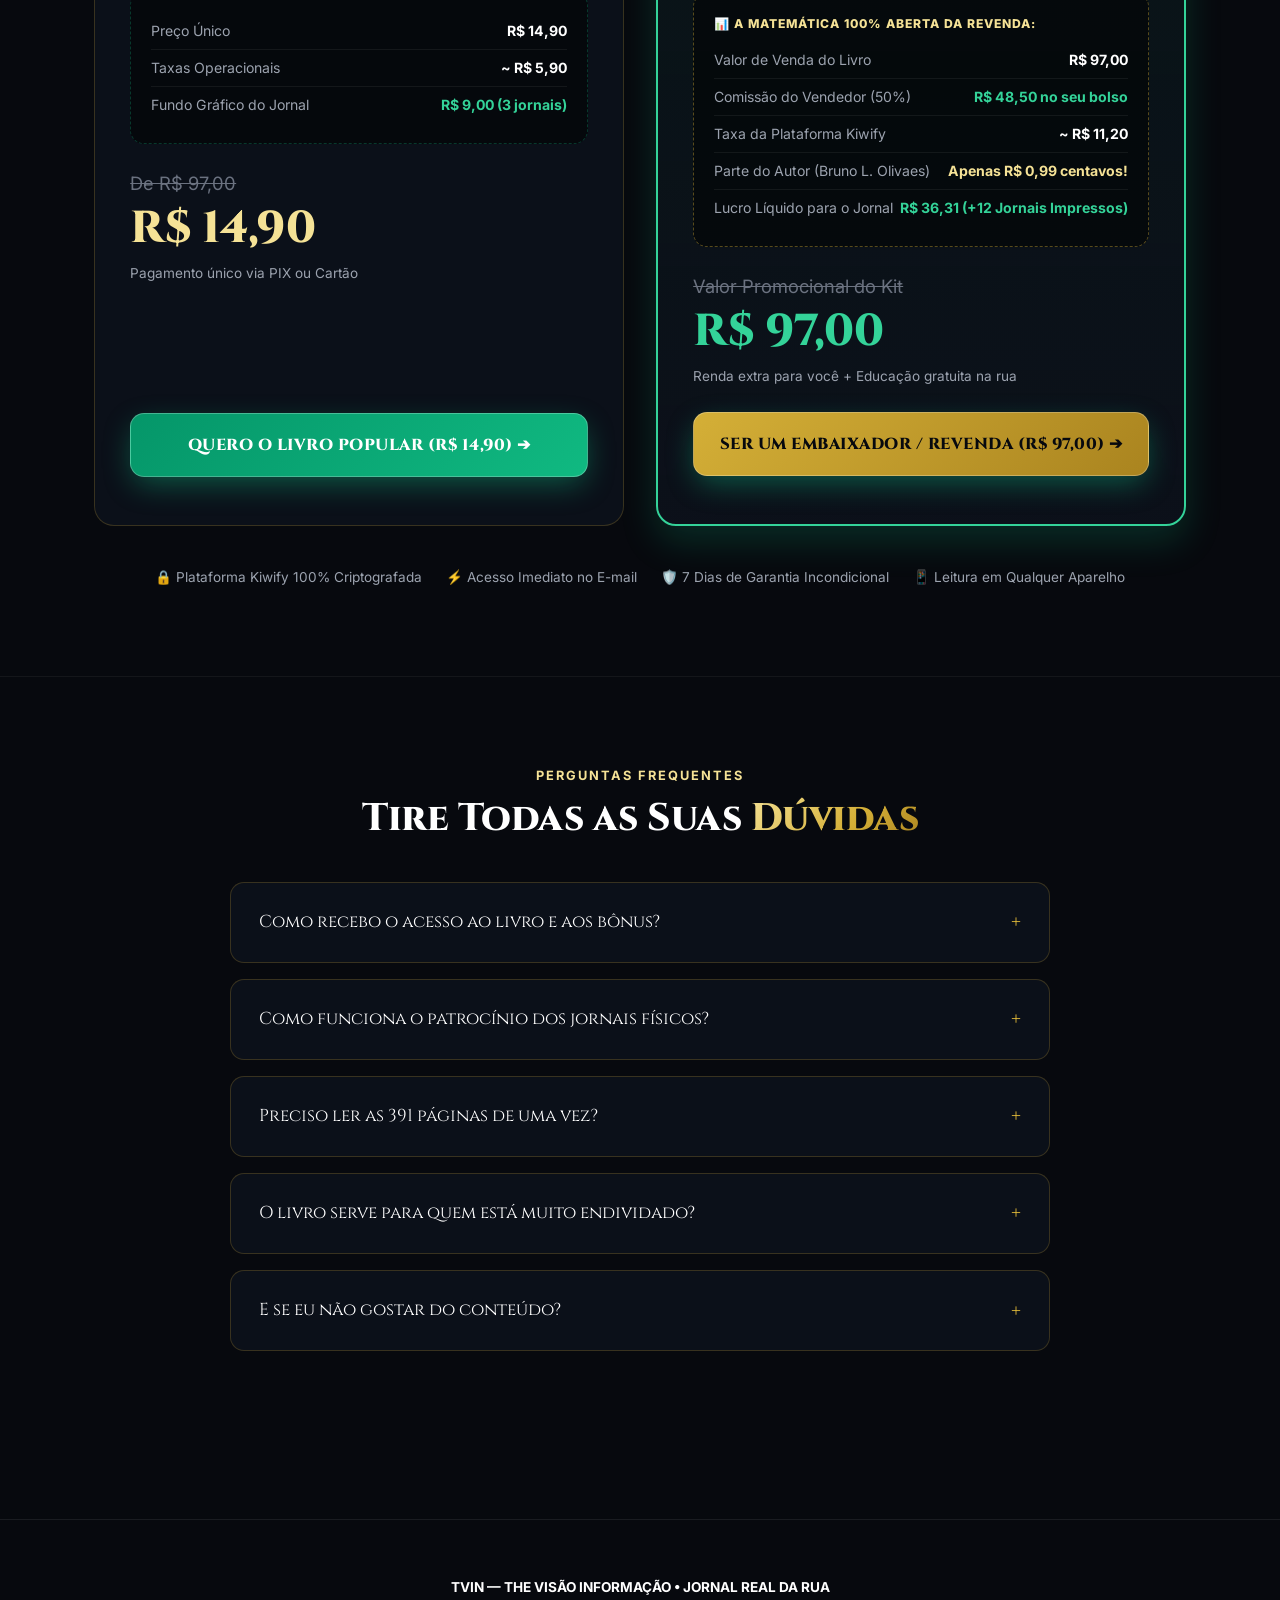
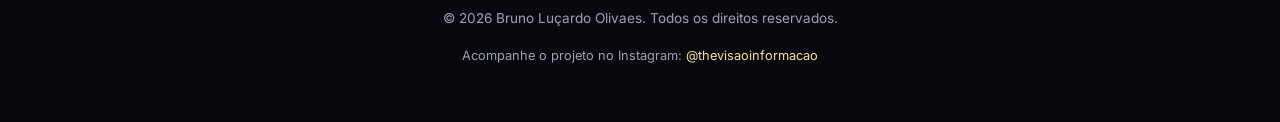
==== commit bf08ecec: "feat: kit revenda R (R,99 autor), patrocinio empresarial, Supreme Math e empreendedorismo Hip-Hop" ====
--- a/do-primeiro-real/index.html
+++ b/do-primeiro-real/index.html
@@ -312,6 +312,122 @@
                     <p>Nas próximas edições físicas do jornal, cada uma dessas frentes ganha colunas fixas com exercícios práticos, versos comentados de rap, recomendações de leitura e guias tecnológicos acessíveis a toda a família.</p>
                 </div>
             </div>
+
+            <!-- WIDGET INTERATIVO: MATEMÁTICA SUPREMA DO DIA -->
+            <div class="supreme-math-widget fade-in-up">
+                <div class="math-header">
+                    <div class="math-number-circle">3</div>
+                    <div class="math-title-group">
+                        <span>A Tradição da Nação dos 5% & A Bíblia do Hip-Hop</span>
+                        <h3>Matemática Suprema do Dia: Compreensão (Understanding)</h3>
+                    </div>
+                </div>
+                <p style="color: var(--text-main); font-size: 1.05rem; line-height: 1.7; margin-bottom: 1rem;">
+                    <strong>O Princípio:</strong> A clareza mental que nasce da união perfeita entre o <em>Conhecimento</em> (ouvir, ver, estudar a realidade) e a <em>Sabedoria</em> (as ações práticas que você toma no mundo). Compreensão é o olho da mente que enxerga o jogo invisível por trás das aparências.
+                </p>
+                <div style="background: rgba(16, 185, 129, 0.1); border-left: 3px solid var(--emerald-light); padding: 0.85rem 1.25rem; border-radius: 0 8px 8px 0;">
+                    <p style="color: var(--emerald-light); font-size: 0.95rem; margin: 0; font-weight: 600;">
+                        💡 <strong>Como usar no seu bolso hoje:</strong> Compreenda que a publicidade e as redes sociais foram arquitetadas para gerar ansiedade de consumo. Quando você entende que comprar coisas que não precisa para impressionar quem não gosta de você é uma prisão, o seu dinheiro começa a sobrar imediatamente.
+                    </p>
+                </div>
+            </div>
+
+            <!-- CASOS REAIS: A BÍBLIA DO HIP-HOP & EMPREENDEDORISMO DE RUA -->
+            <div style="margin-top: 3.5rem;">
+                <div style="text-align: center;" class="fade-in-up">
+                    <p class="section-eyebrow">DA RUA PARA O IMPÉRIO INDEPENDENTE</p>
+                    <h3 style="font-family: var(--font-heading); font-size: 1.85rem; color: #ffffff;">Casos Reais de Empreendedorismo no Hip-Hop</h3>
+                    <p style="color: var(--text-muted); font-size: 0.95rem; max-width: 720px; margin: 0 auto;">
+                        O Hip-Hop é uma das maiores escolas de gestão e sobrevivência econômica do mundo moderno:
+                    </p>
+                </div>
+
+                <div class="hiphop-cases-grid">
+                    <div class="hiphop-case-card fade-in-up">
+                        <span class="tag">IMPÉRIO CORPORATIVO</span>
+                        <h4>Wu-Tang Clan (Descentralização)</h4>
+                        <p>O RZA fechou um contrato histórico onde o grupo assinava coletivamente, mas cada integrante manteve sua pessoa jurídica livre para fechar com outras gravadoras, lançar a Wu-Wear (dezenas de milhões em faturamento) e marcas próprias.</p>
+                        <div class="takeaway"><strong>Lição:</strong> Nunca centralize toda a sua renda num único patrão. Mantenha seus direitos e diversifique.</div>
+                    </div>
+
+                    <div class="hiphop-case-card fade-in-up delay-1">
+                        <span class="tag">PEDAGOGIA DE RUA</span>
+                        <h4>KRS-One & A Bíblia do Hip-Hop</h4>
+                        <p>KRS-One fundou o Temple of Hip Hop e formalizou que a cultura é um instrumento de instrução e sobrevivência. Defende o autodidatismo voraz, a saúde e a independência econômica como requisitos para transformar a quebrada.</p>
+                        <div class="takeaway"><strong>Lição:</strong> Conhecimento sem aplicação vira vaidade; conhecimento aplicado vira emancipação.</div>
+                    </div>
+
+                    <div class="hiphop-case-card fade-in-up delay-2">
+                        <span class="tag">CENA NACIONAL</span>
+                        <h4>Thiagão (Gestão & Produtora)</h4>
+                        <p>Transformou vivência real em uma das maiores plataformas independentes do Brasil. Criou webséries no YouTube com milhões de views, estrutura própria de merchandising e eventos, saindo da margem para liderar uma empresa sustentável.</p>
+                        <div class="takeaway"><strong>Lição:</strong> Suas cicatrizes são seu maior ativo de credibilidade. Seja profissional e construa seu público.</div>
+                    </div>
+
+                    <div class="hiphop-case-card fade-in-up">
+                        <span class="tag">ÉTICA DIY (FAÇA VOCÊ MESMO)</span>
+                        <h4>Criolo (Autenticidade & Arte)</h4>
+                        <p>Duas décadas de trabalho de base na periferia da Zona Sul de SP antes do estouro nacional, mantendo produções audiovisuais amadoras e séries no YouTube que provam que conteúdo profundo supera qualquer modismo de algoritmo.</p>
+                        <div class="takeaway"><strong>Lição:</strong> Comece com o celular que tem em mãos. Uma mensagem verdadeira vence qualquer produção sem alma.</div>
+                    </div>
+                </div>
+            </div>
+        </div>
+    </section>
+
+    <!-- SEÇÃO NOVA: PATROCÍNIO EMPRESARIAL, TRANSPARÊNCIA & APOIO COMUNITÁRIO -->
+    <section class="section" id="patrocinio">
+        <div class="container">
+            <div class="sponsor-banner fade-in-up">
+                <span class="badge-pill">🤝 PARCERIAS & RESPONSABILIDADE SOCIAL</span>
+                <p class="section-eyebrow">SUA EMPRESA NA PONTA DA RUA</p>
+                <h2 class="section-title">Patrocine a Impressão e Estampe sua <span class="gold-text">Marca no Jornal REAL da Rua</span></h2>
+                <p class="section-subtitle" style="max-width: 800px; margin: 0 auto;">
+                    Empresas, comércios locais e apoiadores institucionais podem patrocinar tiragens do jornal físico e estampar sua logomarca nas páginas lidas por milhares de trabalhadores em estações e terminais de Porto Alegre.
+                </p>
+
+                <div class="sponsor-mock-frame">
+                    <p>ESPAÇO RESERVADO PARA LOGO DA EMPRESA PARCEIRA</p>
+                    <span>Dimensões: 1/4 ou 1/8 de página no Jornal Físico REAL da Rua • Edições quinzenais com tiragens auditadas</span>
+                </div>
+
+                <div style="margin-top: 1.75rem;">
+                    <a href="https://instagram.com/thevisaoinformacao" target="_blank" class="cta-button" style="background: linear-gradient(135deg, #d4af37 0%, #aa841f 100%); color: #07090e; font-weight: 800;">
+                        QUERO PATROCINAR UMA TIRAGEM (FALE CONOSCO) ➔
+                    </a>
+                    <span class="cta-subtext" style="display: block; margin-top: 0.75rem;">
+                        Atendimento direto via Direct no Instagram ou WhatsApp • Em breve portal de cotas automatizado
+                    </span>
+                </div>
+            </div>
+
+            <!-- LIVRO CAIXA ABERTO / TRANSPARÊNCIA RADICAL -->
+            <div class="glass-card fade-in-up" style="margin-top: 3rem; text-align: center;">
+                <span class="badge-pill" style="background: rgba(96, 165, 250, 0.12); border-color: rgba(96, 165, 250, 0.3); color: #60a5fa;">
+                    📊 TRANSPARÊNCIA RADICAL
+                </span>
+                <h3 style="font-family: var(--font-heading); font-size: 1.85rem; color: #ffffff; margin: 0.75rem 0;">
+                    Livro Caixa 100% Aberto: Onde Vai Cada Centavo
+                </h3>
+                <p style="color: var(--text-muted); max-width: 760px; margin: 0 auto 1.5rem auto; font-size: 0.98rem; line-height: 1.7;">
+                    Não fazemos caridade de fachada. Cada real que entra das vendas do livro tem destino registrado: dedução de taxas da plataforma, margem do vendedor quando houver, exatamente <strong>R$ 0,99 centavos para o autor</strong> e todo o restante integralmente direcionado ao pagamento de gráficas e papel para a impressão dos jornais físicos. Em breve, disponibilizaremos um painel público de prestação de contas com notas fiscais e comprovantes de tiragem.
+                </p>
+            </div>
+
+            <!-- APOIO SOCIAL GRATUITO (SE VOCÊ NÃO PODE DOAR DINHEIRO AGORA) -->
+            <div class="free-support-card fade-in-up">
+                <span style="font-size: 2.2rem; display: block; margin-bottom: 0.5rem;">✊</span>
+                <h3>Não tem como apoiar financeiramente agora?</h3>
+                <p>
+                    A sua ajuda orgânica é <strong>muito maior do que qualquer doação em dinheiro</strong>. Se você curte o conteúdo, comenta nas publicações, compartilha com seus amigos, indica a página no trabalho e fala da ideia do Jornal REAL da Rua na sua comunidade, você está fazendo a verdadeira engrenagem rodar.
+                </p>
+                <div class="free-actions-grid">
+                    <div class="free-action-pill">❤️ Curta as postagens diárias</div>
+                    <div class="free-action-pill">💬 Deixe seu comentário e opinião</div>
+                    <div class="free-action-pill">🔄 Compartilhe nos grupos de WhatsApp</div>
+                    <div class="free-action-pill">🗣️ Fale do projeto na sua rua</div>
+                </div>
+            </div>
         </div>
     </section>
 
@@ -388,45 +504,132 @@
         </div>
     </section>
 
-    <!-- OFERTA & CHECKOUT SEGURO -->
+    <!-- OFERTA & CHECKOUT SEGURO (GRADE DUAL) -->
     <section class="section" id="comprar">
         <div class="container">
-            <div class="offer-box fade-in-up">
-                <div class="offer-badge">CONDIÇÃO POPULAR DE LANÇAMENTO • EDIÇÃO MASTER</div>
-                <h2>Do Primeiro Real ao Patrimônio</h2>
-                <p style="color: var(--text-muted); max-width: 580px; margin: 0 auto 1.5rem auto;">
-                    391 Páginas Técnicas (28 Capítulos + 5 Apêndices) + 4 Bônus Exclusivos + Patrocínio Direto de 3 Jornais Físicos nas Ruas.
-                </p>
-
-                <div class="deliverables-box">
-                    <div class="deliv-item"><span class="check">✓</span> <strong>Livro Master em PDF Alta Definição</strong> (391 páginas diagramadas)</div>
-                    <div class="deliv-item"><span class="check">✓</span> <strong>Versão EPUB3 Fluida</strong> (ideal para celular, tablet e Kindle)</div>
-                    <div class="deliv-item"><span class="check">✓</span> <strong>Versão Editável em DOCX</strong> (para anotações e estudos)</div>
-                    <div class="deliv-item"><span class="check">✓</span> <strong>Edição 01 do Jornal REAL da Rua</strong> em PDF Master de 8 páginas</div>
-                    <div class="deliv-item"><span class="check">✓</span> <strong>Planilha Automatizada de Orçamento</strong> (CSV / Excel)</div>
-                    <div class="deliv-item"><span class="check">✓</span> <strong>Guia Executivo dos Primeiros R$ 1.000</strong></div>
-                    <div class="deliv-item"><span class="check">✓</span> <strong>Checklist de Renegociação com Bancos</strong></div>
-                    <div class="deliv-item" style="color: var(--emerald-light);"><span class="check">✓</span> <strong>Impacto Social Garantido:</strong> Financia 3 jornais impressos na ponta da rua</div>
-                </div>
-
-                <div style="margin-bottom: 2rem;">
-                    <span class="price-anchor">De R$ 97,00</span>
-                    <div class="price-current">R$ 14,90</div>
-                    <span style="color: var(--text-muted); font-size: 0.88rem;">Pagamento único via PIX ou Cartão • Sem mensalidades</span>
-                </div>
-
-                <div class="hero-cta-group" style="align-items: center;">
-                    <a href="https://pay.kiwify.com.br/JUmJDc2" target="_blank" class="cta-button pulse" style="font-size: 1.15rem; padding: 1.25rem 2.8rem;">
-                        GARANTIR MEU LIVRO E FINANCIAR O JORNAL (R$ 14,90) ➔
-                    </a>
-                </div>
-
-                <div style="display: flex; flex-wrap: wrap; justify-content: center; gap: 1.5rem; margin-top: 1.75rem; color: var(--text-muted); font-size: 0.85rem;">
-                    <span>🔒 Plataforma Kiwify 100% Criptografada</span>
-                    <span>⚡ Acesso Imediato no E-mail</span>
-                    <span>🛡️ 7 Dias de Garantia Incondicional</span>
-                    <span>📱 Leitura em Qualquer Aparelho</span>
-                </div>
+            <div style="text-align: center;" class="fade-in-up">
+                <span class="badge-pill">ESCOLHA COMO QUER PARTICIPAR</span>
+                <p class="section-eyebrow">OPÇÕES DE ACESSO & IMPACTO</p>
+                <h2 class="section-title">Acesso Individual ou <span class="gold-text">Embaixador de Revenda</span></h2>
+                <p class="section-subtitle" style="max-width: 780px; margin: 0 auto;">
+                    Adquira para transformar a sua vida financeira ou torne-se um embaixador/revendedor do projeto para gerar renda própria e financiar dezenas de jornais impressos na comunidade:
+                </p>
+            </div>
+
+            <div class="pricing-dual-grid fade-in-up">
+                <!-- CARD 1: EDIÇÃO LEITOR POPULAR -->
+                <div class="pricing-card">
+                    <div>
+                        <div class="offer-badge">EDIÇÃO LEITOR POPULAR</div>
+                        <h3 style="font-family: var(--font-heading); font-size: 1.85rem; color: #ffffff; margin-bottom: 0.5rem;">Do Primeiro Real</h3>
+                        <p style="color: var(--text-muted); font-size: 0.92rem; margin-bottom: 1.5rem;">
+                            Ideal para quem quer o livro completo, os 4 bônus e apoiar a impressão de 3 jornais na rua.
+                        </p>
+
+                        <div class="deliverables-box" style="margin: 0 0 1.5rem 0; padding: 1.25rem;">
+                            <div class="deliv-item"><span class="check">✓</span> <strong>Livro Master PDF (391 páginas)</strong></div>
+                            <div class="deliv-item"><span class="check">✓</span> <strong>Formatos EPUB e DOCX</strong></div>
+                            <div class="deliv-item"><span class="check">✓</span> <strong>Edição 01 do Jornal REAL da Rua</strong></div>
+                            <div class="deliv-item"><span class="check">✓</span> <strong>Planilha 50/30/20 + 2 Guias Bônus</strong></div>
+                            <div class="deliv-item" style="color: var(--emerald-light);"><span class="check">✓</span> <strong>Financia 3 jornais impressos na rua</strong></div>
+                        </div>
+
+                        <div class="math-split-box">
+                            <div class="math-split-item">
+                                <span class="label">Preço Único</span>
+                                <span class="val">R$ 14,90</span>
+                            </div>
+                            <div class="math-split-item">
+                                <span class="label">Taxas Operacionais</span>
+                                <span class="val">~ R$ 5,90</span>
+                            </div>
+                            <div class="math-split-item">
+                                <span class="label">Fundo Gráfico do Jornal</span>
+                                <span class="val emerald">R$ 9,00 (3 jornais)</span>
+                            </div>
+                        </div>
+
+                        <div style="margin: 1.5rem 0;">
+                            <span class="price-anchor">De R$ 97,00</span>
+                            <div class="price-current" style="font-size: 2.8rem;">R$ 14,90</div>
+                            <span style="color: var(--text-muted); font-size: 0.85rem;">Pagamento único via PIX ou Cartão</span>
+                        </div>
+                    </div>
+
+                    <div>
+                        <a href="https://pay.kiwify.com.br/JUmJDc2" target="_blank" class="cta-button pulse" style="width: 100%; font-size: 1rem; padding: 1.1rem 1.5rem;">
+                            QUERO O LIVRO POPULAR (R$ 14,90) ➔
+                        </a>
+                    </div>
+                </div>
+
+                <!-- CARD 2: EDIÇÃO EMBAIXADOR & REVENDA -->
+                <div class="pricing-card featured">
+                    <span class="pricing-badge-top">⭐ REVENDA & ALTO IMPACTO SOCIAL</span>
+                    <div>
+                        <div class="offer-badge" style="background: rgba(16, 185, 129, 0.2); border-color: var(--emerald-border); color: var(--emerald-light);">
+                            PLANO EMBAIXADOR / AFILIADO
+                        </div>
+                        <h3 style="font-family: var(--font-heading); font-size: 1.85rem; color: #ffffff; margin-bottom: 0.5rem;">Kit Revendedor Social</h3>
+                        <p style="color: var(--text-muted); font-size: 0.92rem; margin-bottom: 1.5rem;">
+                            Focado em quem quer gerar renda vendendo o livro e financiar uma tiragem expressiva de jornais.
+                        </p>
+
+                        <div class="deliverables-box" style="margin: 0 0 1.5rem 0; padding: 1.25rem;">
+                            <div class="deliv-item"><span class="check">✓</span> <strong>Tudo da Edição Master Completa</strong></div>
+                            <div class="deliv-item"><span class="check">✓</span> <strong>Direito Oficial de Afiliação e Revenda</strong></div>
+                            <div class="deliv-item"><span class="check">✓</span> <strong>Material de Divulgação (Artes + Cópias)</strong></div>
+                            <div class="deliv-item"><span class="check">✓</span> <strong>50% de Comissão por Venda Realizada</strong></div>
+                            <div class="deliv-item" style="color: var(--emerald-light);"><span class="check">✓</span> <strong>Financia mais de 12 jornais por venda</strong></div>
+                        </div>
+
+                        <!-- MATEMÁTICA 100% TRANSPARENTE -->
+                        <div class="math-split-box" style="border-color: rgba(212, 175, 55, 0.4);">
+                            <div style="font-size: 0.76rem; font-weight: 800; color: var(--gold-light); text-transform: uppercase; margin-bottom: 0.5rem; letter-spacing: 1px;">
+                                📊 A MATEMÁTICA 100% ABERTA DA REVENDA:
+                            </div>
+                            <div class="math-split-item">
+                                <span class="label">Valor de Venda do Livro</span>
+                                <span class="val">R$ 97,00</span>
+                            </div>
+                            <div class="math-split-item">
+                                <span class="label">Comissão do Vendedor (50%)</span>
+                                <span class="val emerald">R$ 48,50 no seu bolso</span>
+                            </div>
+                            <div class="math-split-item">
+                                <span class="label">Taxa da Plataforma Kiwify</span>
+                                <span class="val">~ R$ 11,20</span>
+                            </div>
+                            <div class="math-split-item">
+                                <span class="label">Parte do Autor (Bruno L. Olivaes)</span>
+                                <span class="val gold">Apenas R$ 0,99 centavos!</span>
+                            </div>
+                            <div class="math-split-item">
+                                <span class="label">Lucro Líquido para o Jornal</span>
+                                <span class="val emerald">R$ 36,31 (+12 Jornais Impressos)</span>
+                            </div>
+                        </div>
+
+                        <div style="margin: 1.5rem 0;">
+                            <span class="price-anchor">Valor Promocional do Kit</span>
+                            <div class="price-current" style="font-size: 2.8rem; color: var(--emerald-light);">R$ 97,00</div>
+                            <span style="color: var(--text-muted); font-size: 0.85rem;">Renda extra para você + Educação gratuita na rua</span>
+                        </div>
+                    </div>
+
+                    <div>
+                        <a href="https://pay.kiwify.com.br/JUmJDc2" target="_blank" class="cta-button" style="width: 100%; font-size: 1rem; padding: 1.1rem 1.5rem; background: linear-gradient(135deg, #d4af37 0%, #aa841f 100%); color: #07090e; font-weight: 800;">
+                            SER UM EMBAIXADOR / REVENDA (R$ 97,00) ➔
+                        </a>
+                    </div>
+                </div>
+            </div>
+
+            <div style="display: flex; flex-wrap: wrap; justify-content: center; gap: 1.5rem; margin-top: 2.5rem; color: var(--text-muted); font-size: 0.85rem;">
+                <span>🔒 Plataforma Kiwify 100% Criptografada</span>
+                <span>⚡ Acesso Imediato no E-mail</span>
+                <span>🛡️ 7 Dias de Garantia Incondicional</span>
+                <span>📱 Leitura em Qualquer Aparelho</span>
             </div>
         </div>
     </section>
--- a/do-primeiro-real/style.css
+++ b/do-primeiro-real/style.css
@@ -1041,3 +1041,283 @@
     font-size: 2.8rem;
   }
 }
+
+
+/* ==========================================================================
+   EXTENSÕES: PLANO EMBAIXADOR, PATROCÍNIO, SUPREME MATH & TRANSPARÊNCIA
+   ========================================================================== */
+
+/* GRID DUAL DE OFERTAS (R$ 14,90 vs R$ 97,00) */
+.pricing-dual-grid {
+  display: grid;
+  grid-template-columns: repeat(auto-fit, minmax(320px, 1fr));
+  gap: 2rem;
+  margin-top: 2.5rem;
+}
+
+.pricing-card {
+  background: var(--bg-card);
+  border: 1px solid var(--gold-border);
+  border-radius: var(--radius-lg);
+  padding: 3rem 2.2rem;
+  position: relative;
+  transition: var(--transition);
+  display: flex;
+  flex-direction: column;
+  justify-content: space-between;
+}
+
+.pricing-card:hover {
+  transform: translateY(-6px);
+  border-color: var(--gold);
+  box-shadow: 0 20px 40px rgba(0, 0, 0, 0.8), 0 0 30px var(--gold-glow);
+}
+
+.pricing-card.featured {
+  border: 2px solid var(--emerald-light);
+  background: linear-gradient(180deg, rgba(16, 185, 129, 0.08) 0%, var(--bg-card) 100%);
+  box-shadow: 0 16px 36px rgba(16, 185, 129, 0.2);
+}
+
+.pricing-card.featured:hover {
+  border-color: #34d399;
+  box-shadow: 0 20px 45px rgba(16, 185, 129, 0.35);
+}
+
+.pricing-badge-top {
+  position: absolute;
+  top: -14px;
+  left: 50%;
+  transform: translateX(-50%);
+  background: linear-gradient(135deg, #059669 0%, #10b981 100%);
+  color: #ffffff;
+  font-size: 0.75rem;
+  font-weight: 800;
+  letter-spacing: 1.5px;
+  text-transform: uppercase;
+  padding: 0.35rem 1.25rem;
+  border-radius: var(--radius-pill);
+  box-shadow: var(--shadow-cta);
+  white-space: nowrap;
+}
+
+.math-split-box {
+  background: rgba(0, 0, 0, 0.5);
+  border: 1px dashed var(--emerald-border);
+  border-radius: var(--radius-md);
+  padding: 1.25rem;
+  margin: 1.5rem 0;
+  text-align: left;
+}
+
+.math-split-item {
+  display: flex;
+  justify-content: space-between;
+  align-items: center;
+  font-size: 0.88rem;
+  padding: 0.4rem 0;
+  border-bottom: 1px solid rgba(255, 255, 255, 0.06);
+}
+
+.math-split-item:last-child {
+  border-bottom: none;
+}
+
+.math-split-item .label {
+  color: var(--text-muted);
+}
+
+.math-split-item .val {
+  font-weight: 700;
+  color: #ffffff;
+}
+
+.math-split-item .val.emerald {
+  color: var(--emerald-light);
+}
+
+.math-split-item .val.gold {
+  color: var(--gold-light);
+}
+
+/* WIDGET MATEMÁTICA SUPREMA */
+.supreme-math-widget {
+  background: linear-gradient(135deg, rgba(14, 19, 30, 0.95) 0%, rgba(9, 13, 20, 0.95) 100%);
+  border: 2px solid var(--gold);
+  border-radius: var(--radius-lg);
+  padding: 2.75rem 2.25rem;
+  margin: 3rem 0;
+  position: relative;
+  box-shadow: 0 20px 45px rgba(0, 0, 0, 0.85), inset 0 0 30px rgba(212, 175, 55, 0.08);
+}
+
+.math-header {
+  display: flex;
+  align-items: center;
+  gap: 1.25rem;
+  margin-bottom: 1.75rem;
+  border-bottom: 1px solid rgba(212, 175, 55, 0.2);
+  padding-bottom: 1.25rem;
+}
+
+.math-number-circle {
+  width: 64px;
+  height: 64px;
+  border-radius: 50%;
+  background: linear-gradient(135deg, #d4af37 0%, #aa841f 100%);
+  color: #07090e;
+  font-family: var(--font-heading);
+  font-size: 2.2rem;
+  font-weight: 800;
+  display: flex;
+  align-items: center;
+  justify-content: center;
+  box-shadow: 0 0 25px rgba(212, 175, 55, 0.5);
+  flex-shrink: 0;
+}
+
+.math-title-group h3 {
+  font-family: var(--font-heading);
+  font-size: 1.5rem;
+  color: #ffffff;
+  margin-bottom: 0.25rem;
+}
+
+.math-title-group span {
+  font-size: 0.82rem;
+  color: var(--gold-light);
+  text-transform: uppercase;
+  letter-spacing: 1.5px;
+  font-weight: 700;
+}
+
+/* CARDS DE EMPREENDEDORISMO HIP-HOP */
+.hiphop-cases-grid {
+  display: grid;
+  grid-template-columns: repeat(auto-fit, minmax(280px, 1fr));
+  gap: 1.75rem;
+  margin-top: 2.5rem;
+}
+
+.hiphop-case-card {
+  background: var(--bg-card);
+  border: 1px solid var(--gold-border);
+  border-radius: var(--radius-md);
+  padding: 1.85rem;
+  transition: var(--transition);
+}
+
+.hiphop-case-card:hover {
+  transform: translateY(-4px);
+  border-color: var(--gold);
+}
+
+.hiphop-case-card .tag {
+  font-size: 0.72rem;
+  font-weight: 800;
+  color: var(--gold-light);
+  letter-spacing: 1.5px;
+  text-transform: uppercase;
+  margin-bottom: 0.5rem;
+  display: block;
+}
+
+.hiphop-case-card h4 {
+  font-family: var(--font-heading);
+  font-size: 1.15rem;
+  color: #ffffff;
+  margin-bottom: 0.75rem;
+}
+
+.hiphop-case-card p {
+  font-size: 0.9rem;
+  color: var(--text-muted);
+  line-height: 1.6;
+  margin-bottom: 0.75rem;
+}
+
+.hiphop-case-card .takeaway {
+  background: rgba(212, 175, 55, 0.08);
+  border-left: 3px solid var(--gold);
+  padding: 0.65rem 0.85rem;
+  font-size: 0.82rem;
+  color: var(--text-main);
+  border-radius: 0 6px 6px 0;
+}
+
+/* SEÇÃO DE PATROCÍNIO EMPRESARIAL & LOGOS NO JORNAL */
+.sponsor-banner {
+  background: linear-gradient(135deg, rgba(16, 185, 129, 0.12) 0%, rgba(14, 19, 30, 0.9) 100%);
+  border: 2px solid var(--emerald-border);
+  border-radius: var(--radius-lg);
+  padding: 3rem 2.5rem;
+  margin: 3.5rem 0;
+  text-align: center;
+}
+
+.sponsor-mock-frame {
+  background: rgba(0, 0, 0, 0.5);
+  border: 2px dashed rgba(212, 175, 55, 0.35);
+  border-radius: var(--radius-md);
+  padding: 2rem;
+  margin: 2rem auto;
+  max-width: 520px;
+}
+
+.sponsor-mock-frame p {
+  color: var(--gold-light);
+  font-family: var(--font-heading);
+  font-size: 1.1rem;
+  font-weight: 700;
+  margin-bottom: 0.5rem;
+}
+
+.sponsor-mock-frame span {
+  color: var(--text-muted);
+  font-size: 0.85rem;
+}
+
+/* APOIO SOCIAL GRATUITO (COMPARTILHAMENTO) */
+.free-support-card {
+  background: rgba(255, 255, 255, 0.03);
+  border: 1px solid rgba(255, 255, 255, 0.1);
+  border-radius: var(--radius-lg);
+  padding: 2.5rem;
+  margin-top: 3rem;
+  text-align: center;
+}
+
+.free-support-card h3 {
+  font-family: var(--font-heading);
+  font-size: 1.6rem;
+  color: #ffffff;
+  margin-bottom: 0.85rem;
+}
+
+.free-support-card p {
+  color: var(--text-muted);
+  font-size: 1rem;
+  max-width: 780px;
+  margin: 0 auto 1.5rem auto;
+  line-height: 1.7;
+}
+
+.free-actions-grid {
+  display: flex;
+  flex-wrap: wrap;
+  justify-content: center;
+  gap: 1rem;
+}
+
+.free-action-pill {
+  background: rgba(255, 255, 255, 0.05);
+  border: 1px solid rgba(255, 255, 255, 0.15);
+  color: #ffffff;
+  padding: 0.65rem 1.25rem;
+  border-radius: var(--radius-pill);
+  font-size: 0.88rem;
+  font-weight: 700;
+  display: flex;
+  align-items: center;
+  gap: 0.5rem;
+}
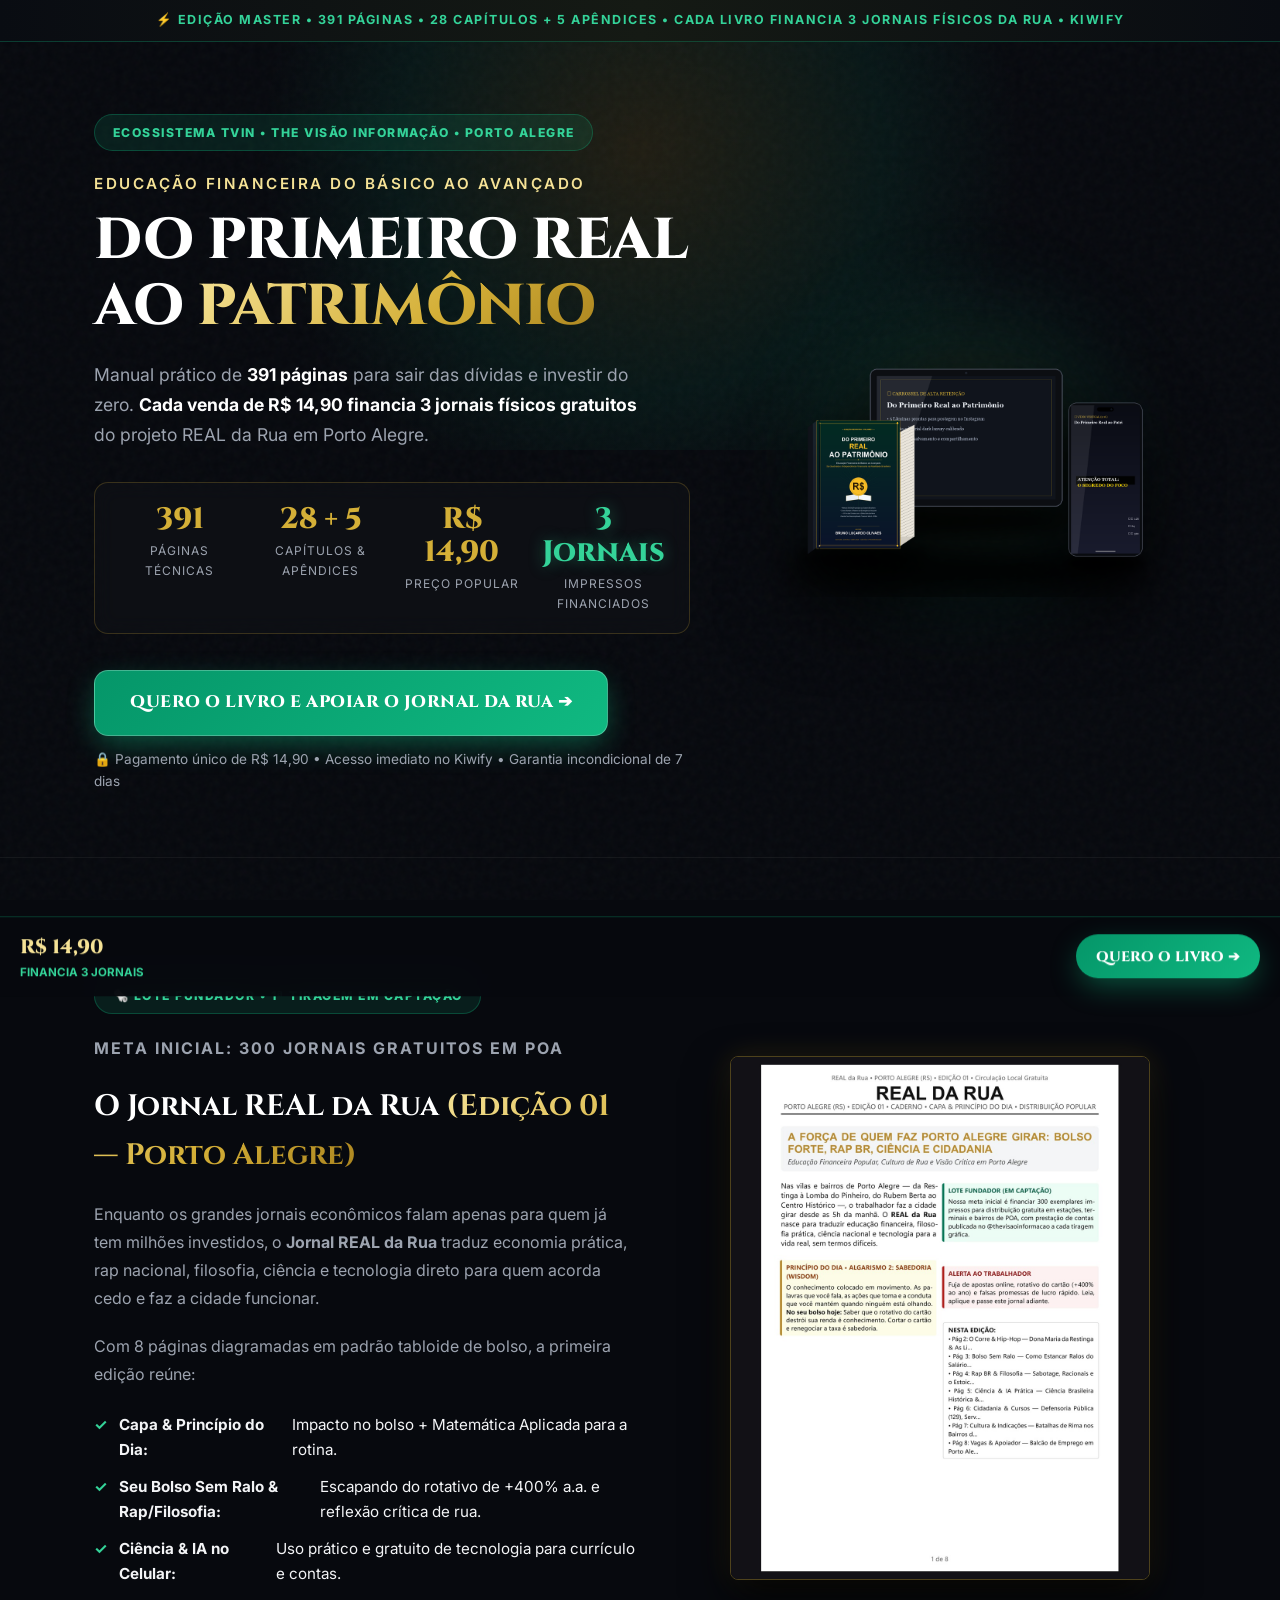
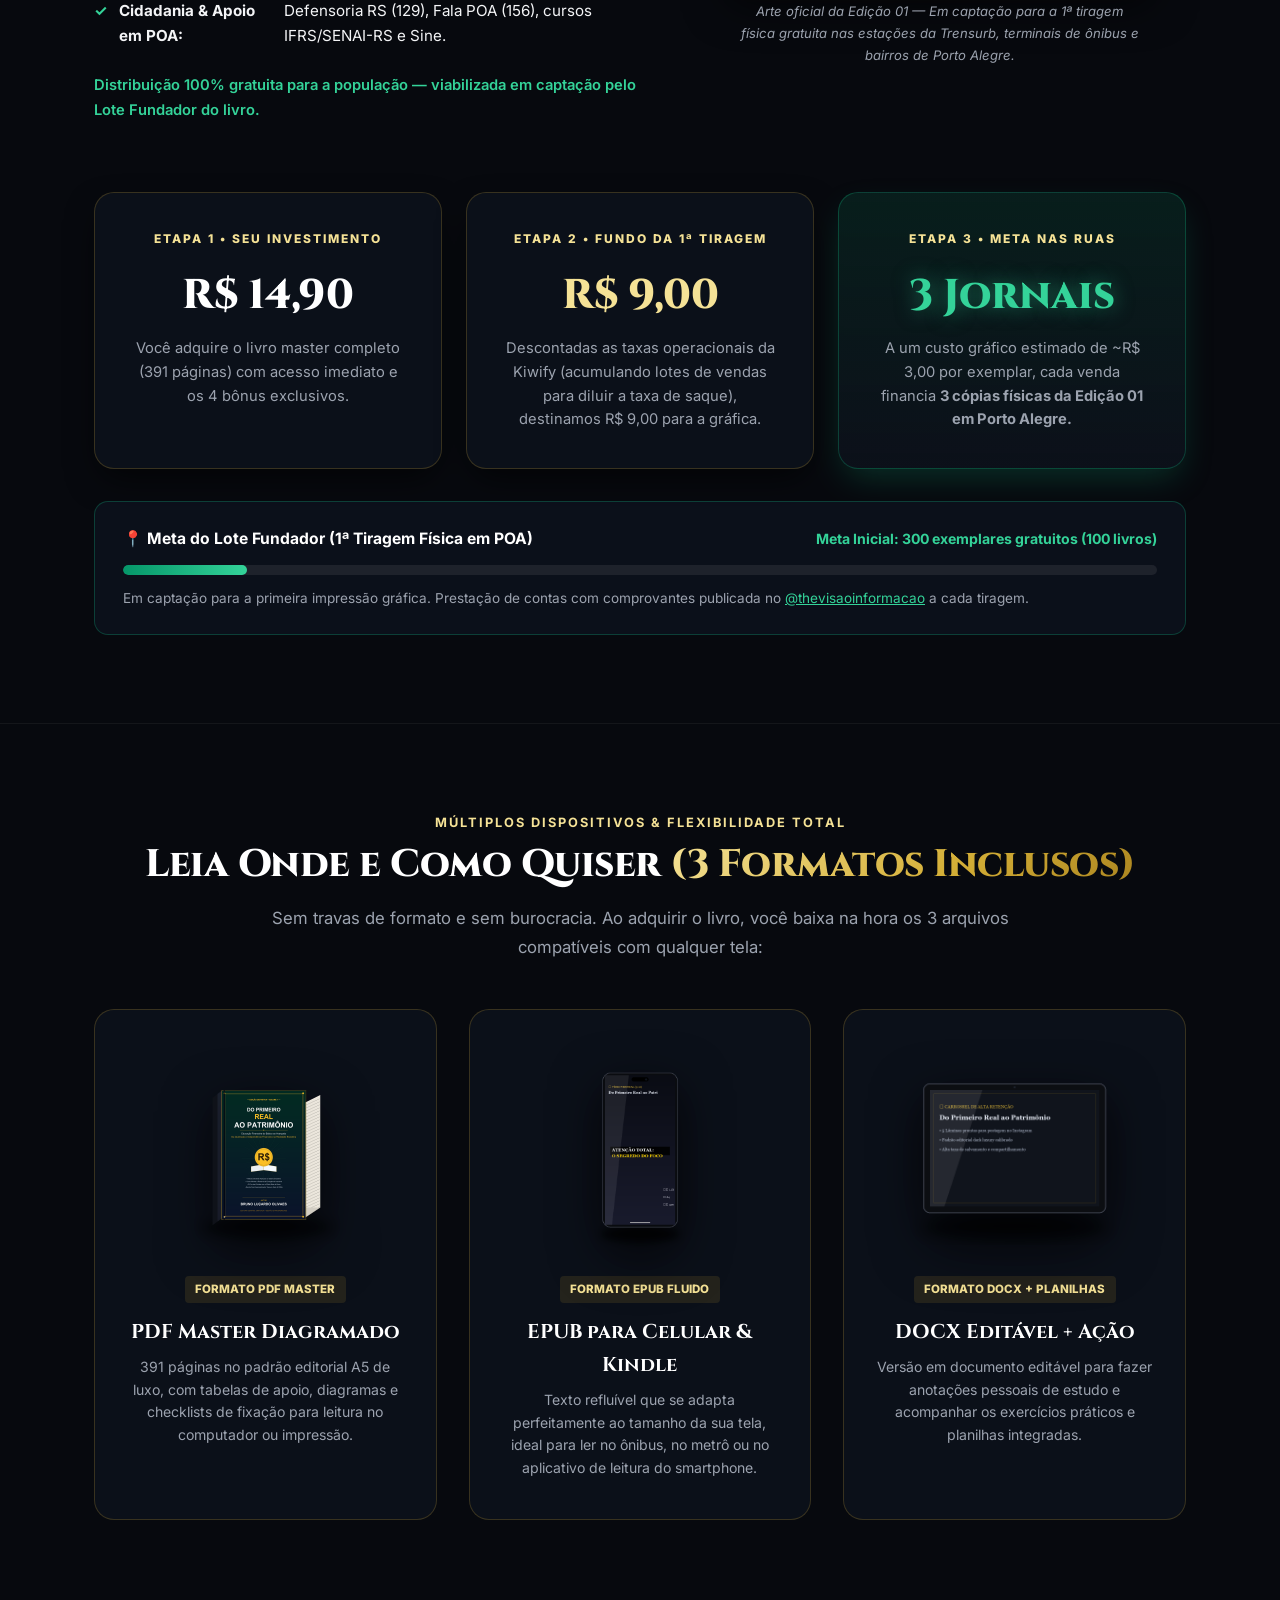
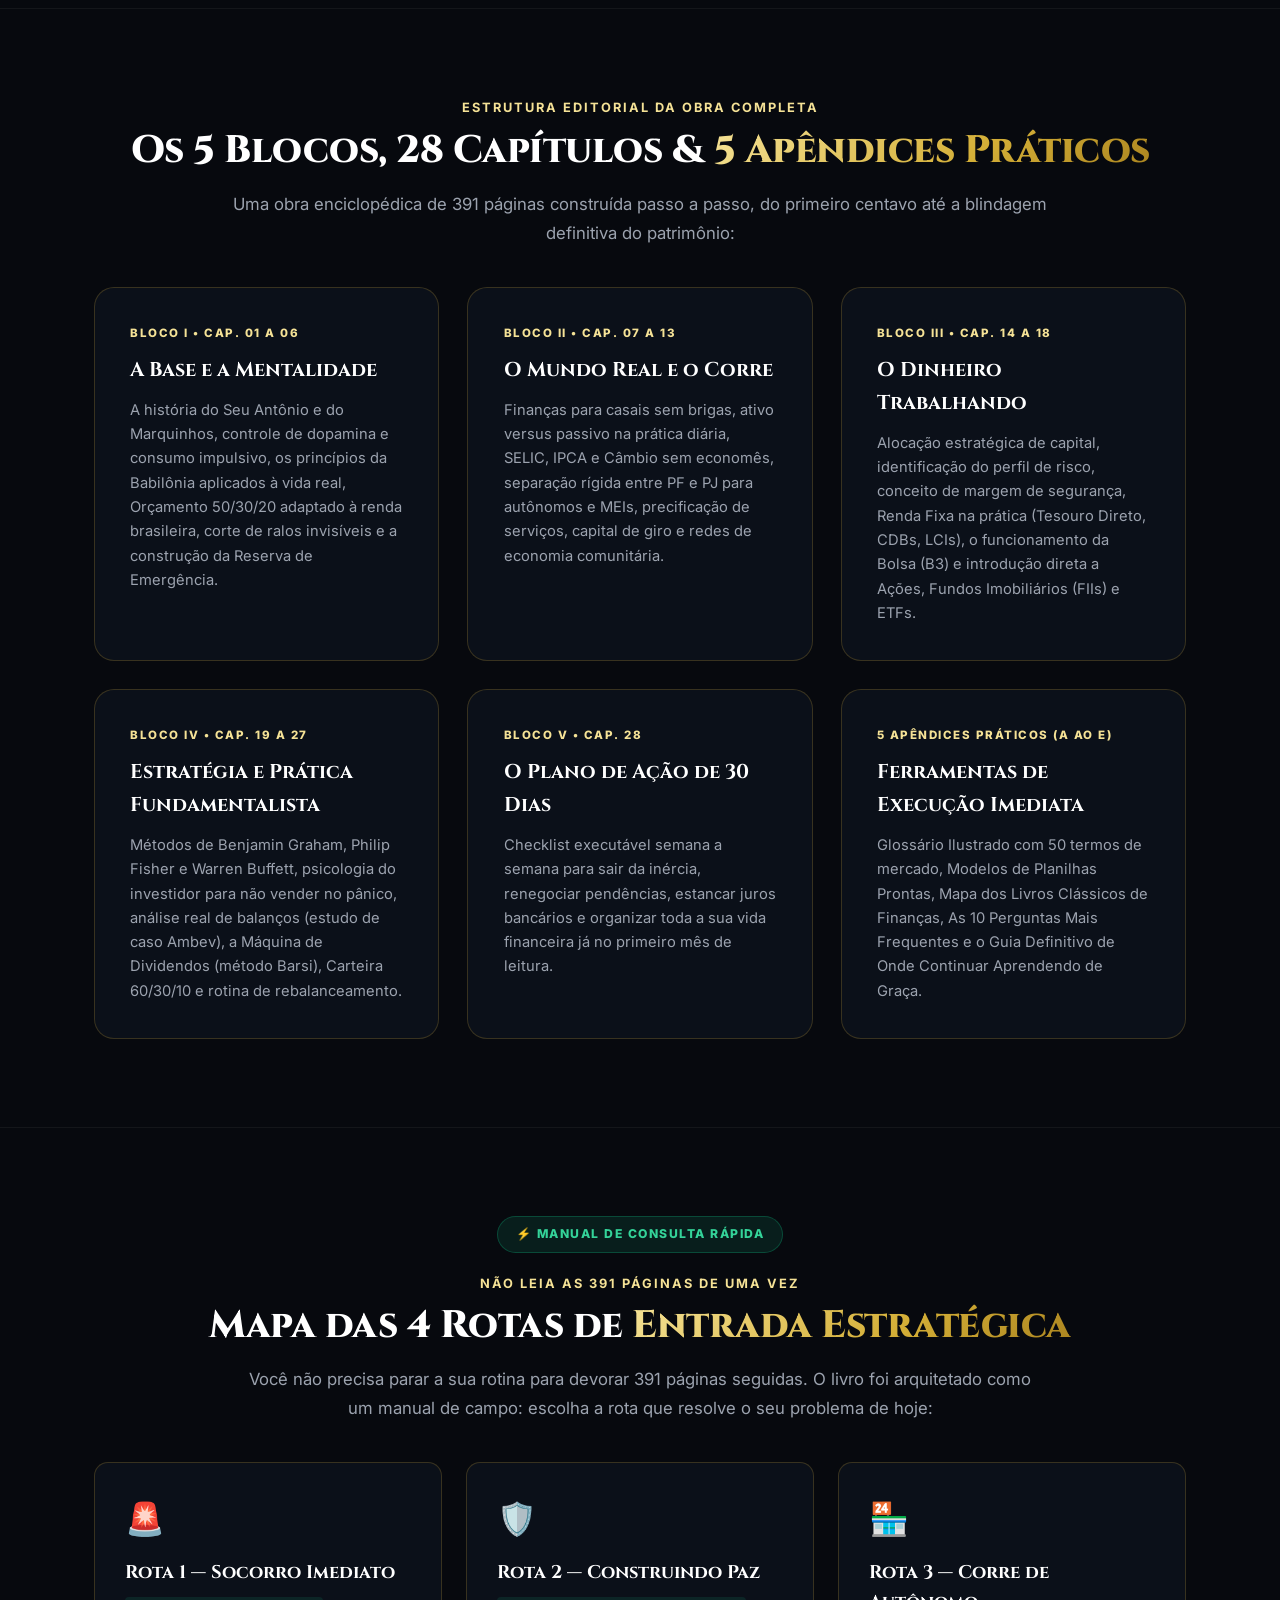
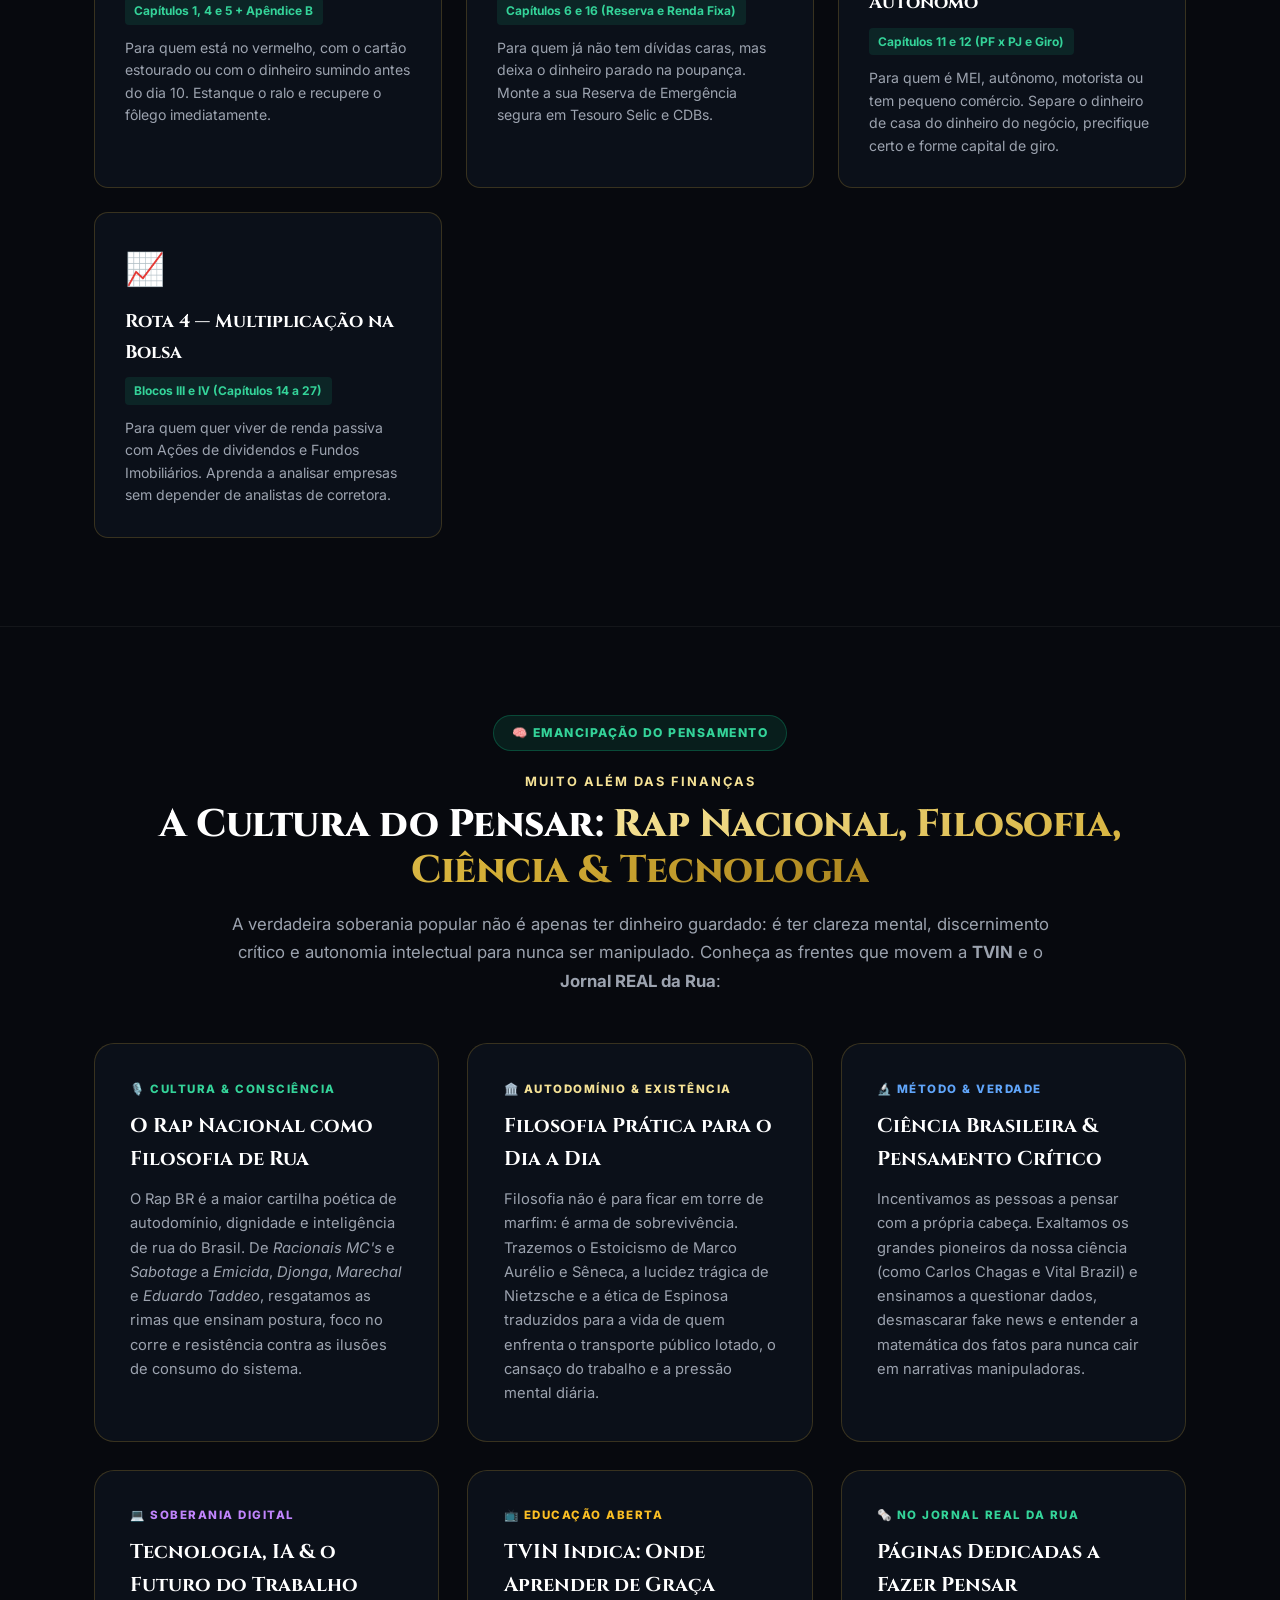
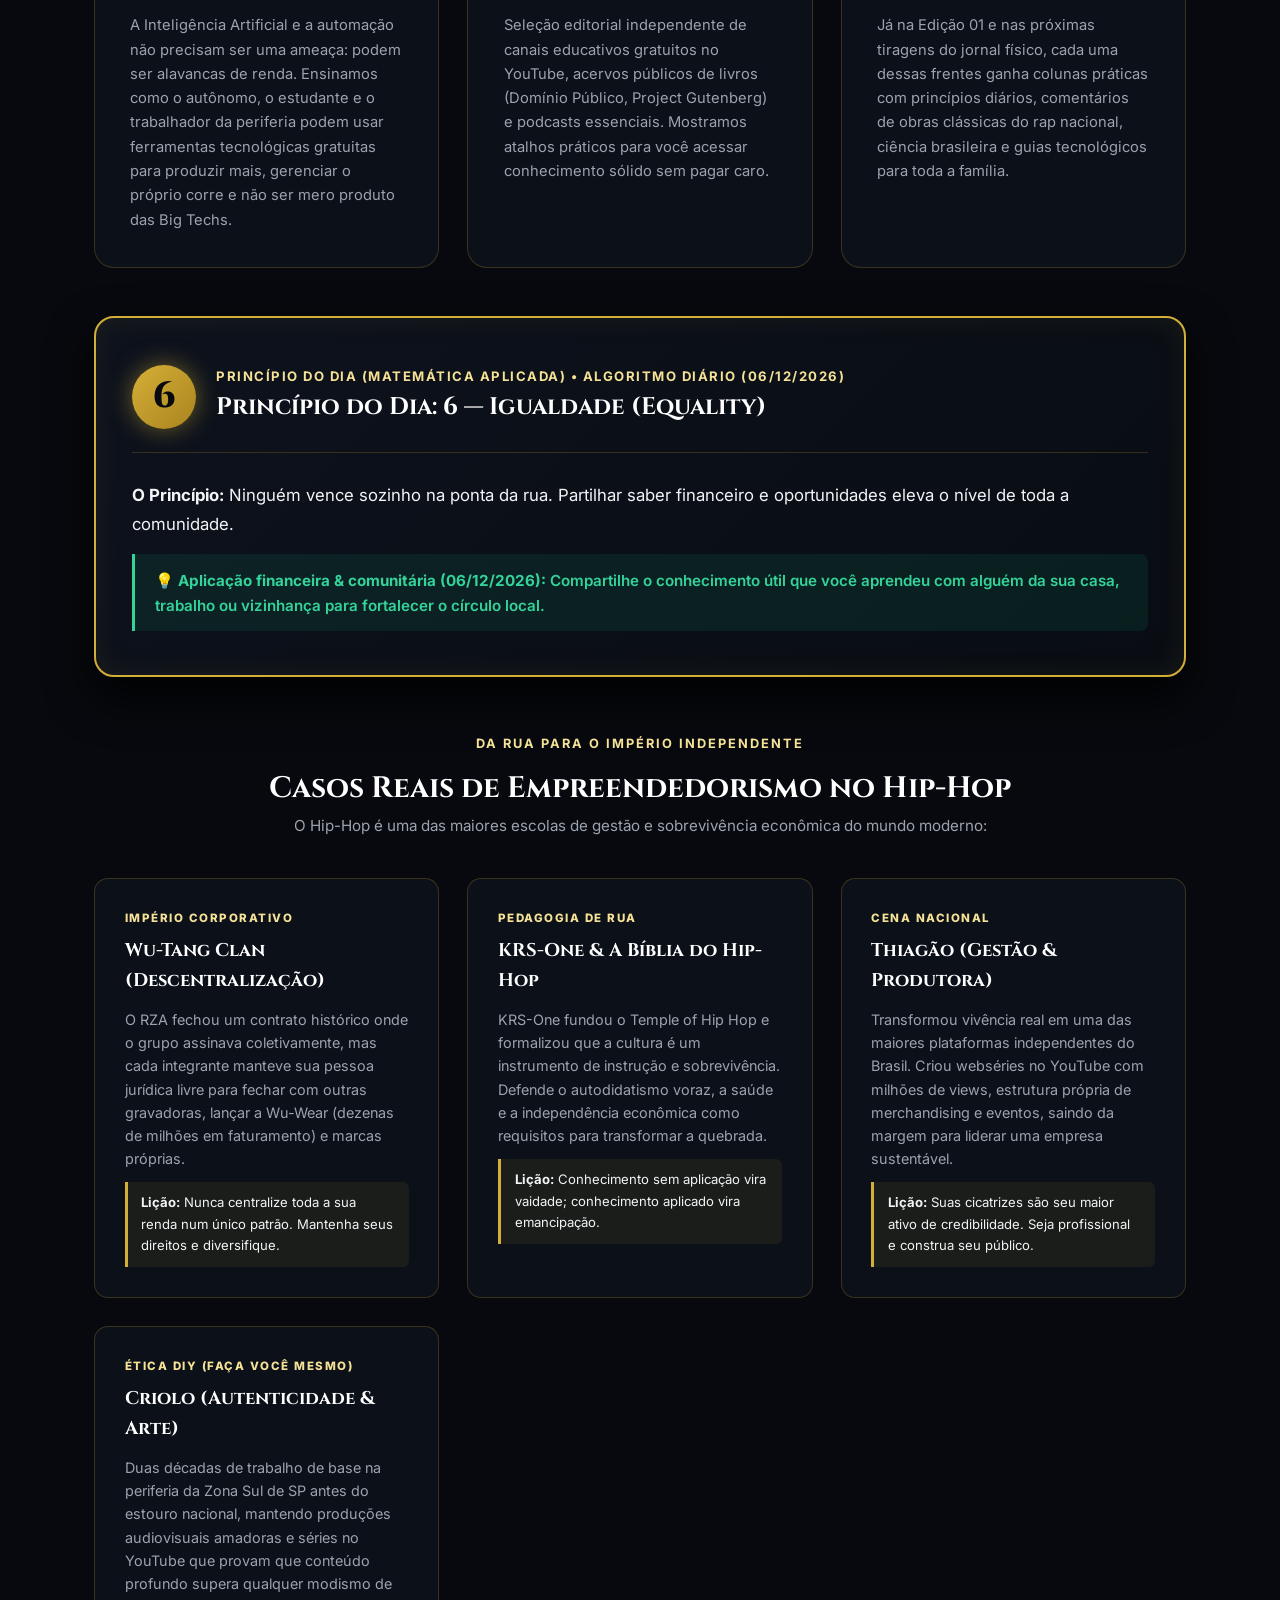
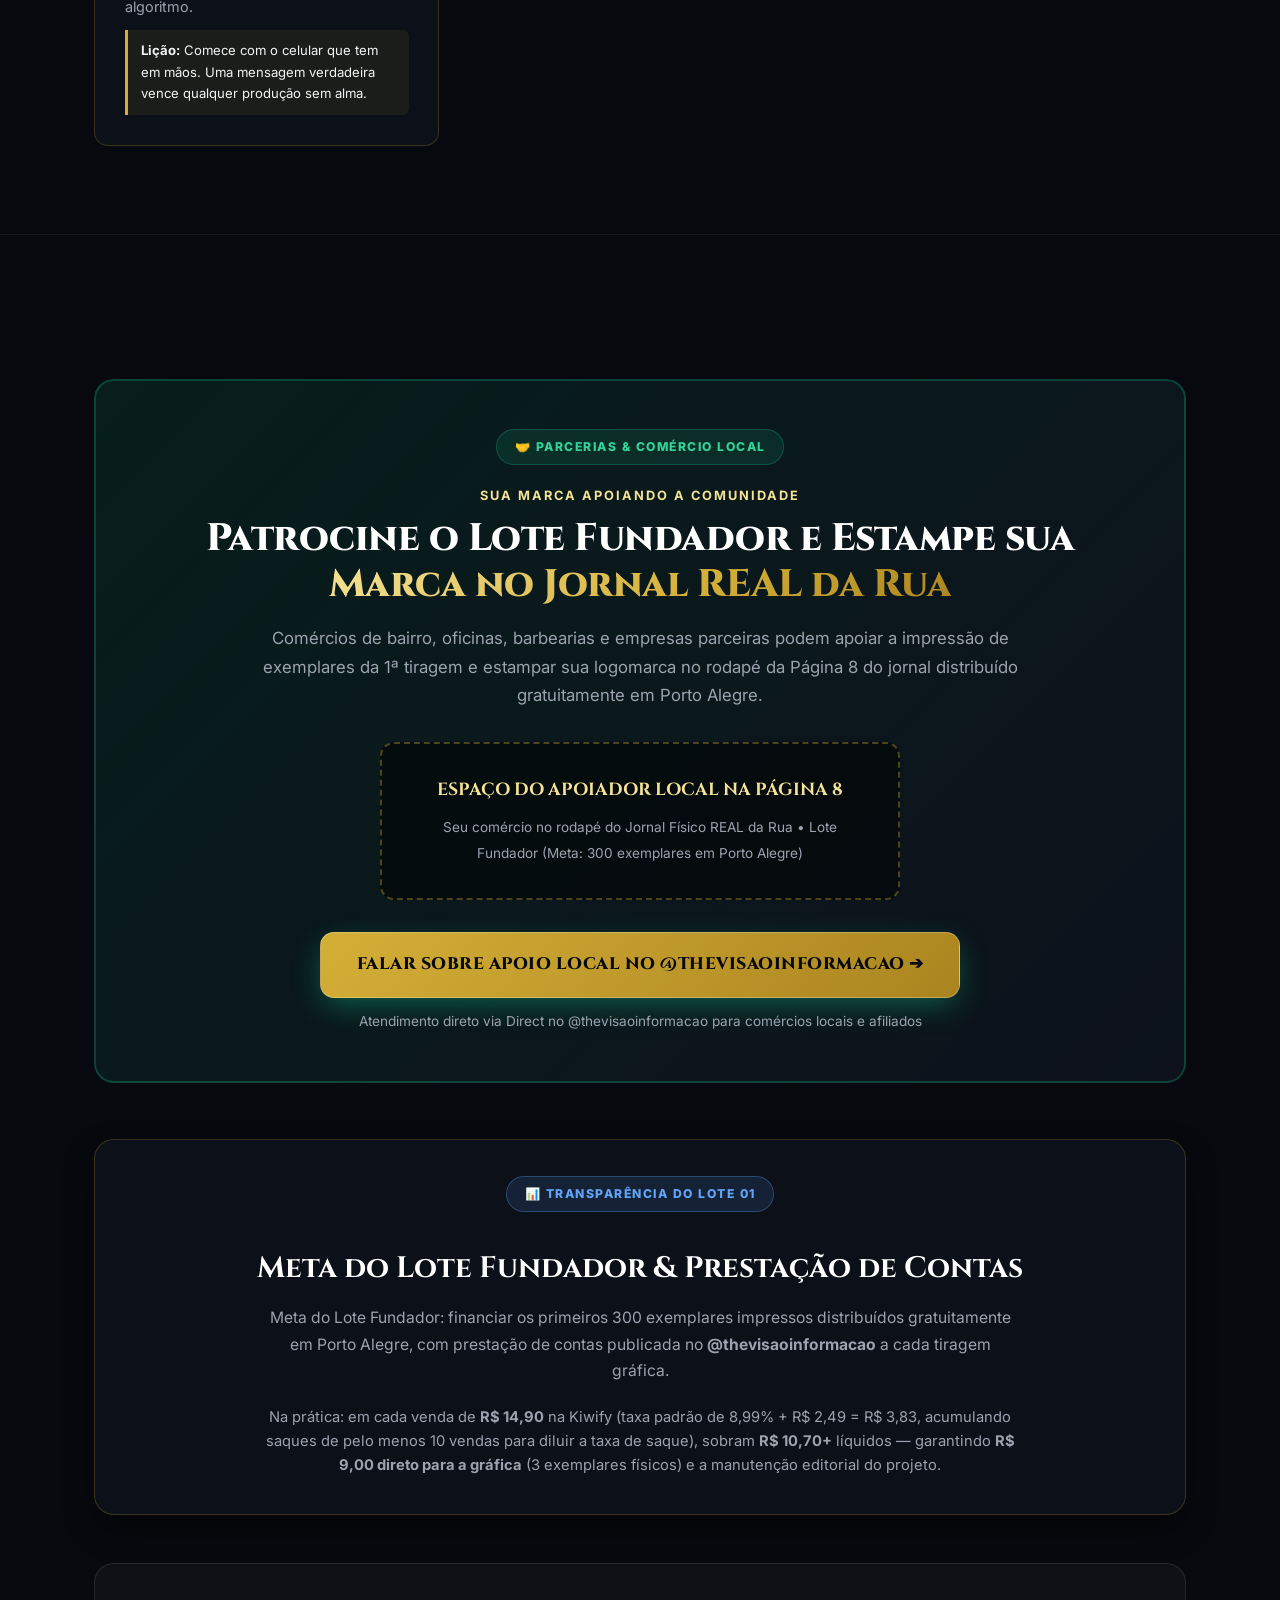
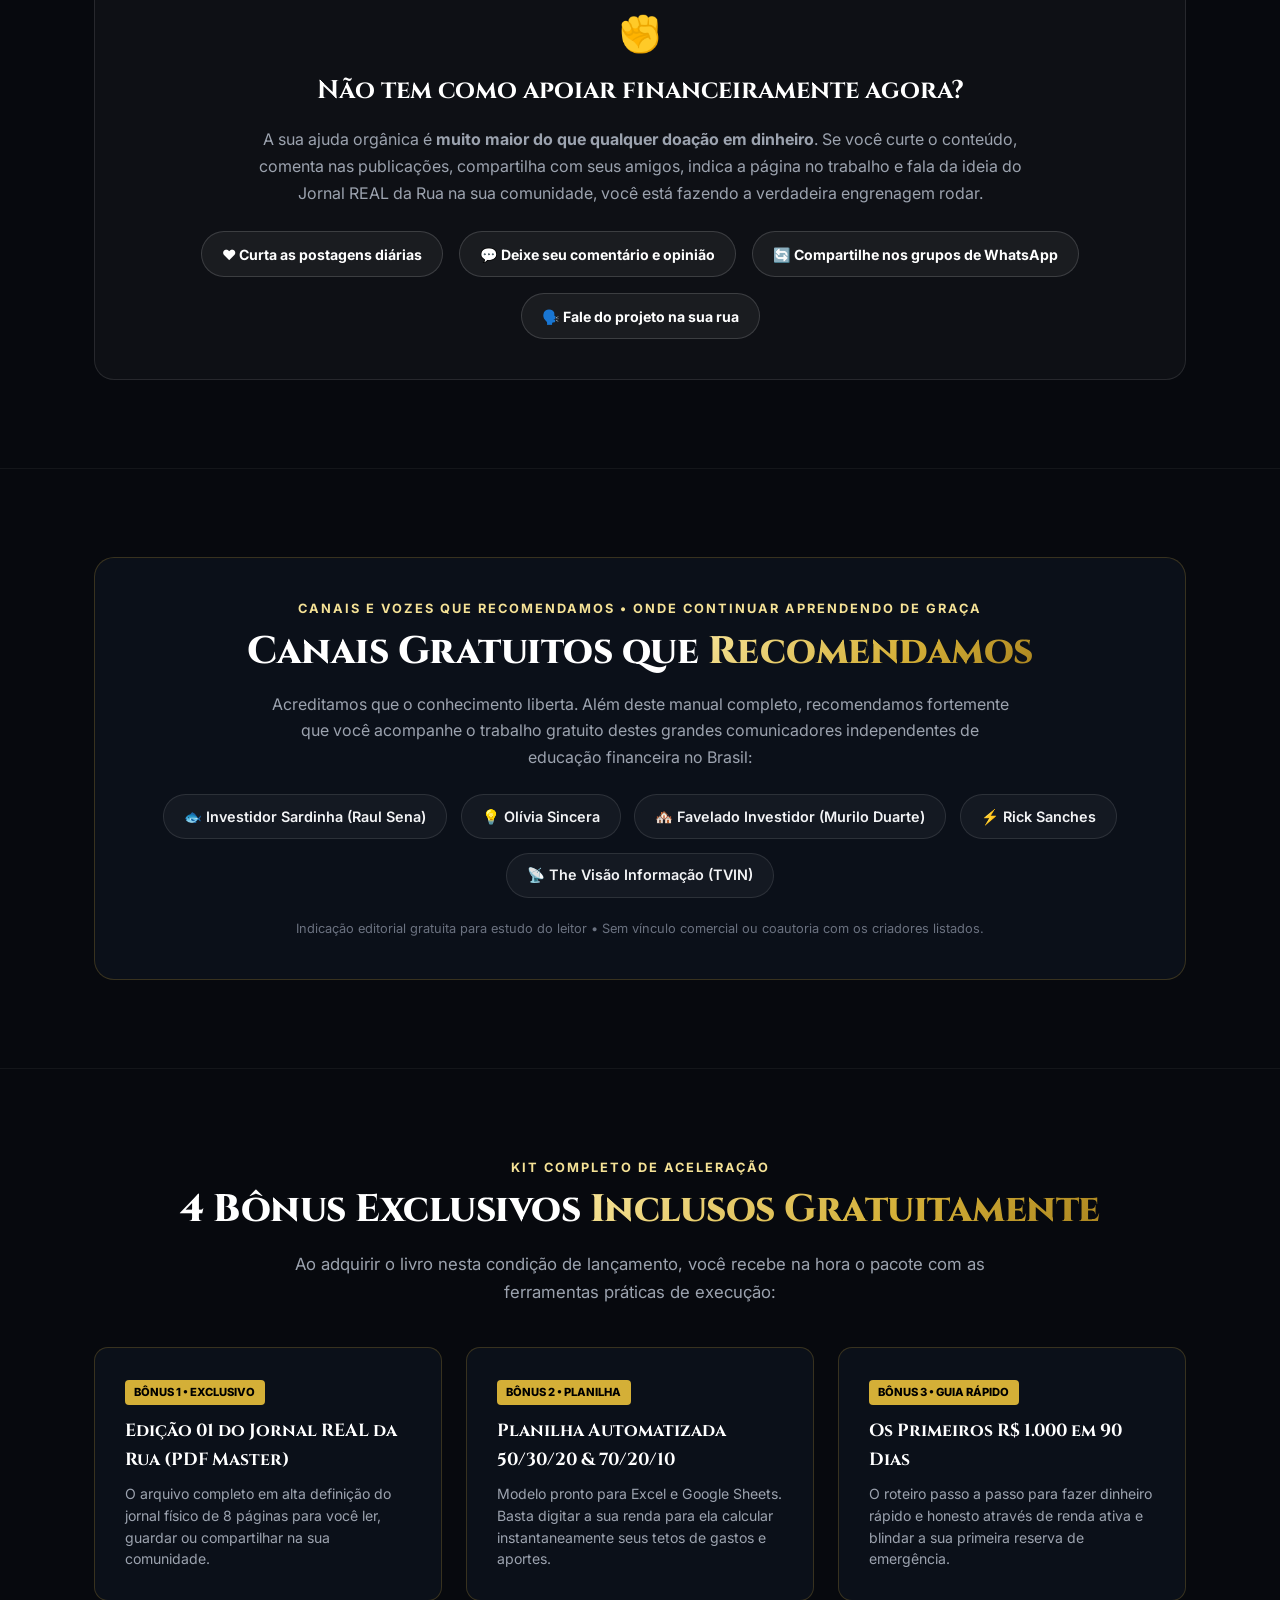
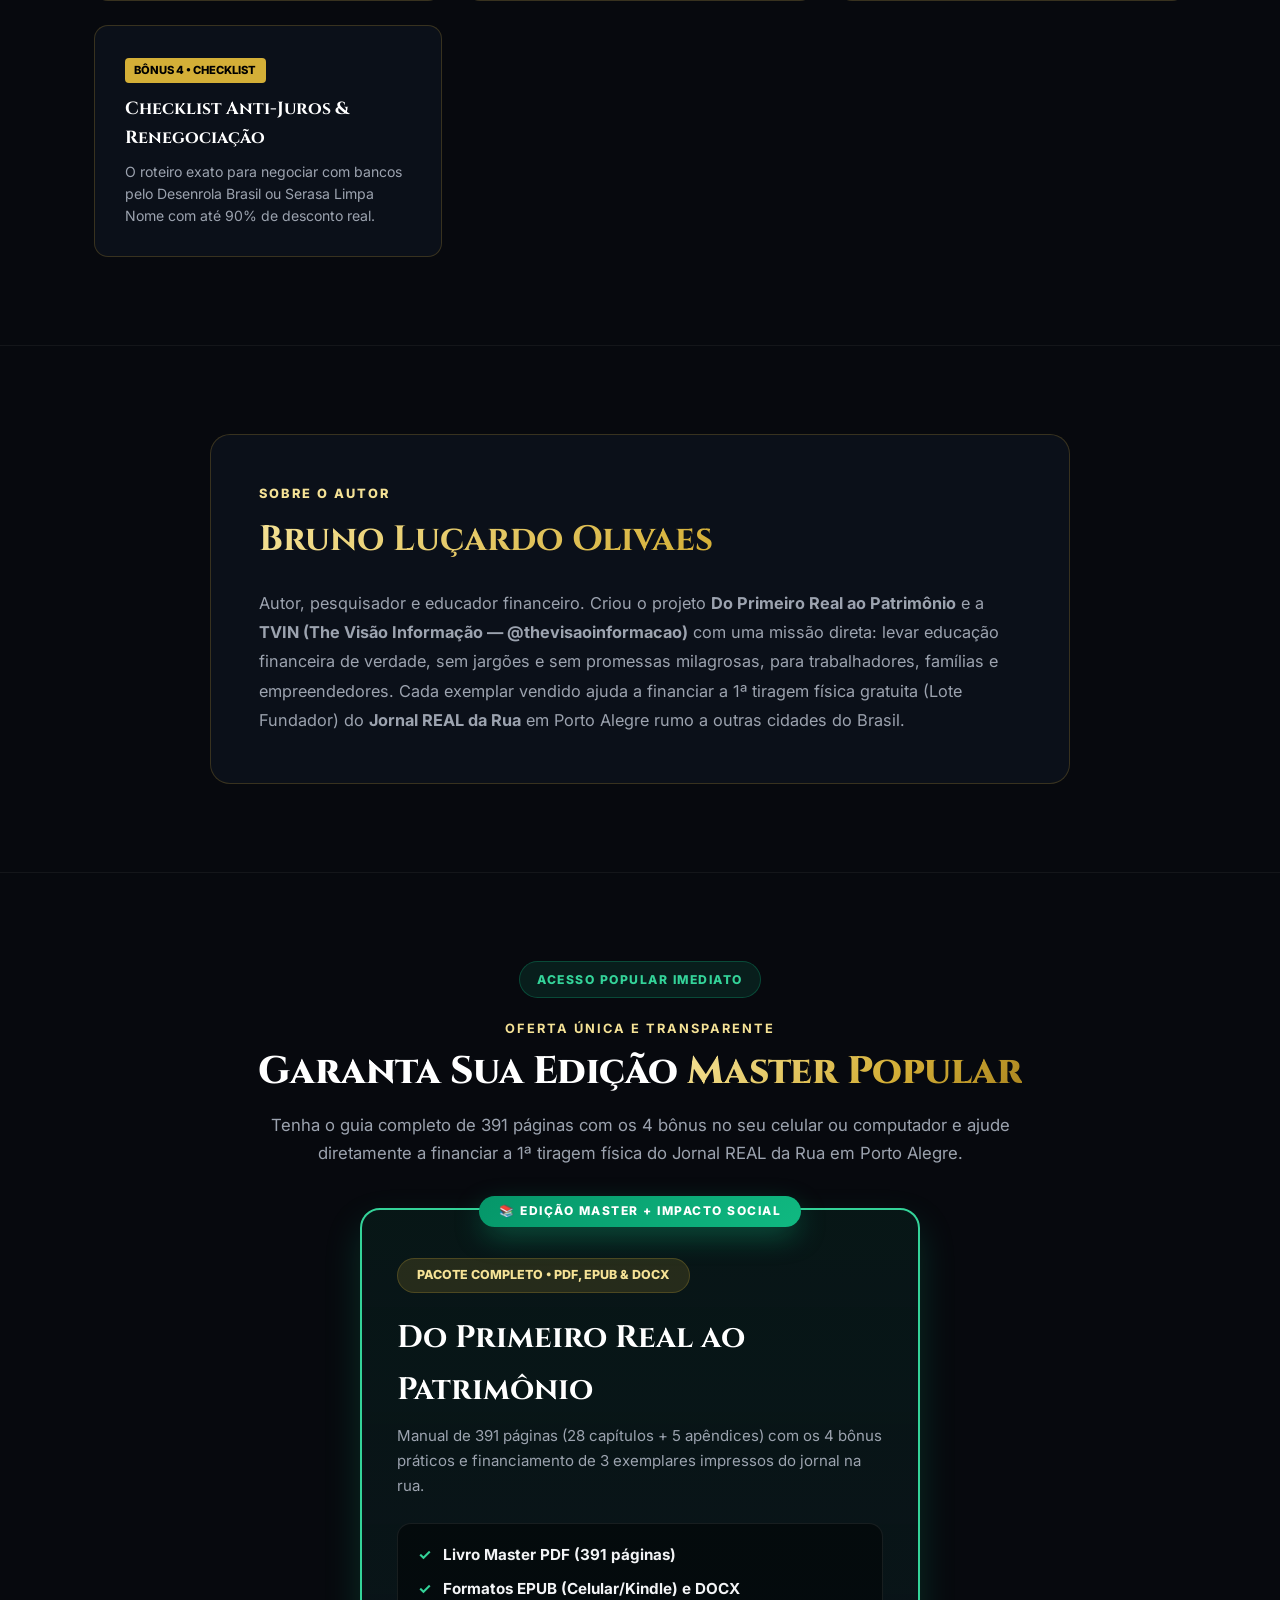
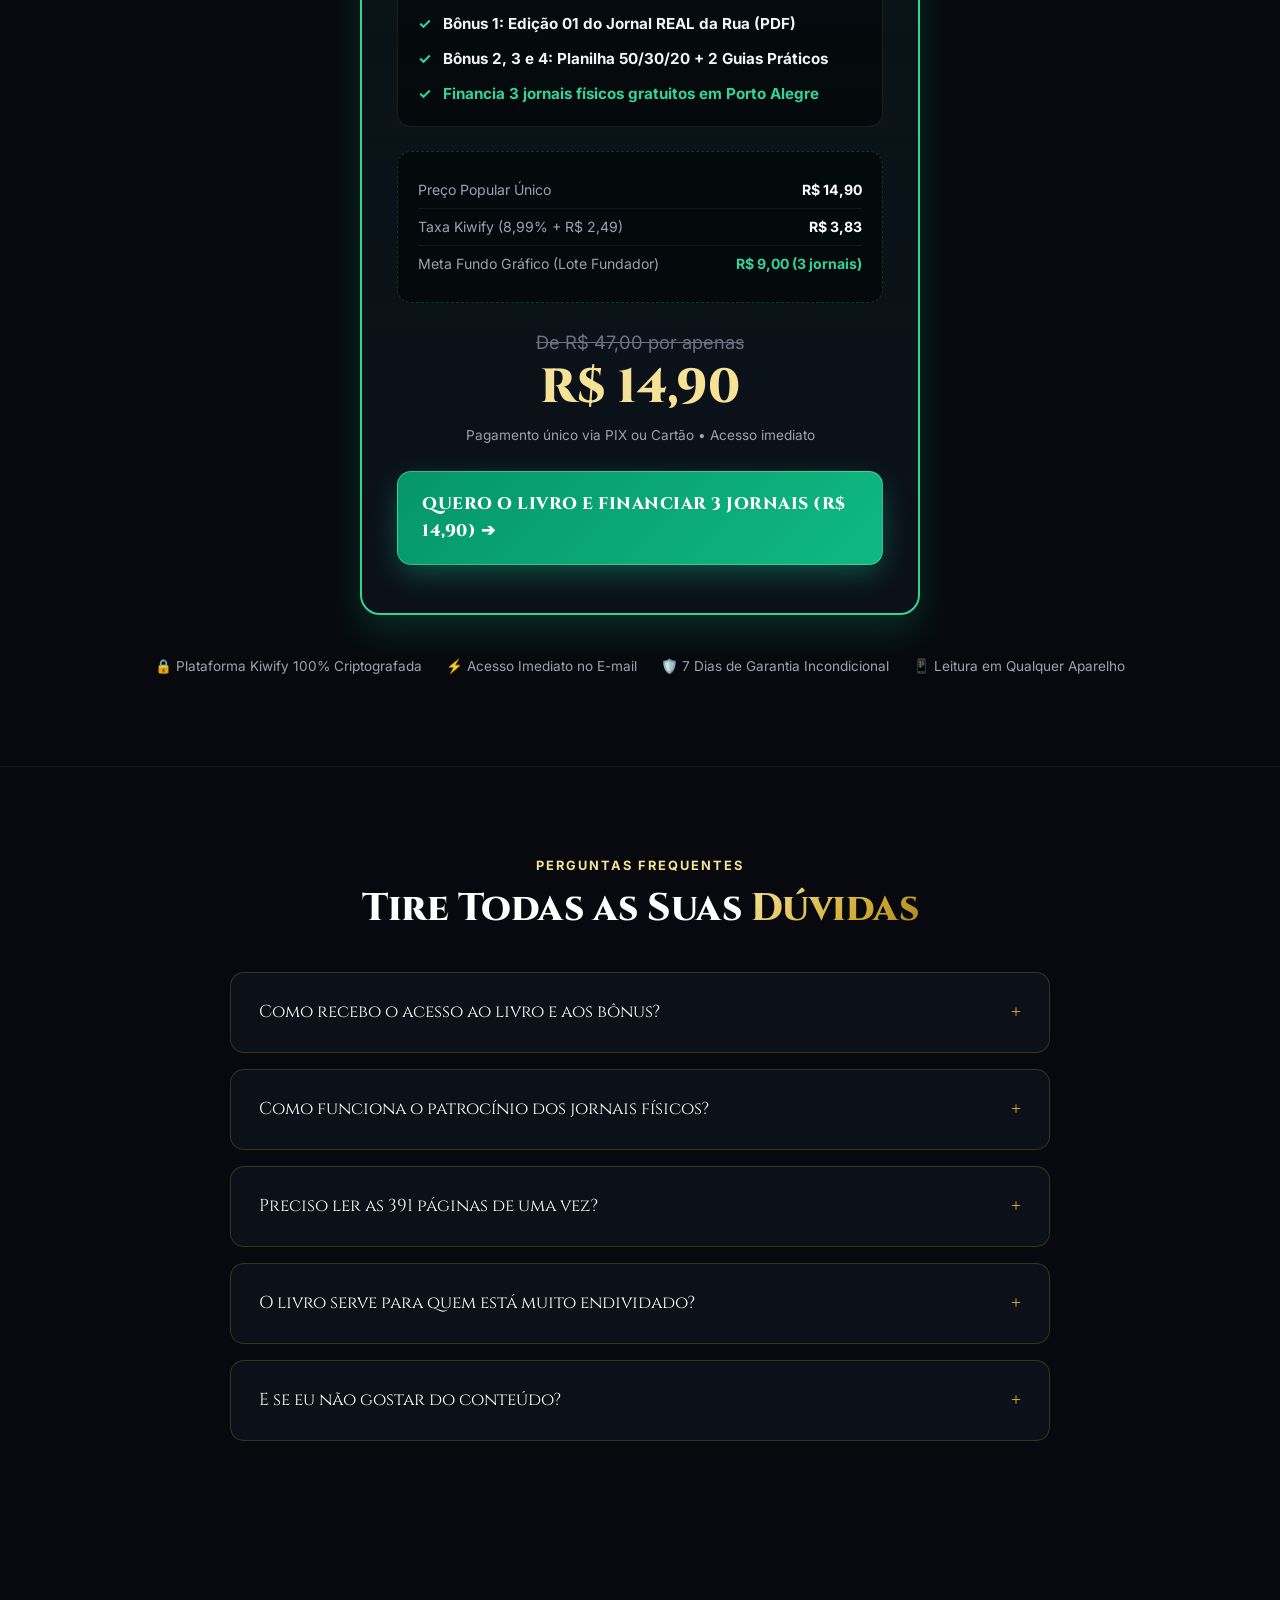
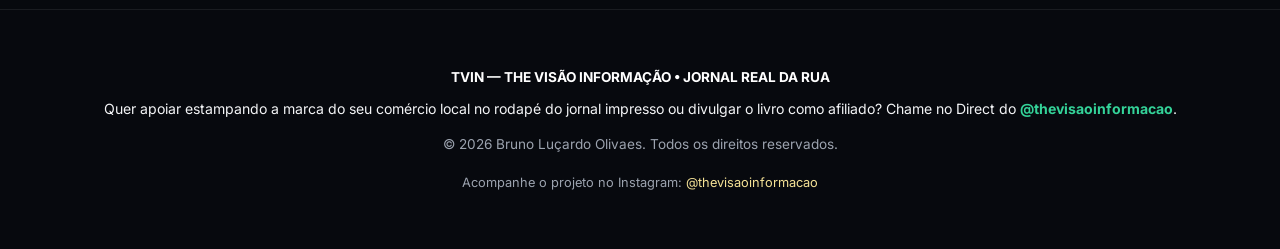
==== commit 83a8499d: "Fase 9F: Lote Fundador, foco unico R$ 14,90, Principio do Dia e capa Edicao 01" ====
--- a/do-primeiro-real/index.html
+++ b/do-primeiro-real/index.html
@@ -29,11 +29,11 @@
     <header class="hero" id="home">
         <div class="container hero-grid">
             <div class="hero-text fade-in-up">
-                <div class="badge-pill">ECOSSISTEMA TVIN • THE VISÃO INFORMAÇÃO • IMPACTO SOCIAL REAL</div>
-                <p class="pre-headline">Educação Financeira do Básico ao Avançado & Emancipação Popular</p>
+                <div class="badge-pill">ECOSSISTEMA TVIN • THE VISÃO INFORMAÇÃO • PORTO ALEGRE</div>
+                <p class="pre-headline">Educação Financeira do Básico ao Avançado</p>
                 <h1 class="headline">DO PRIMEIRO REAL AO <span class="gold-text">PATRIMÔNIO</span></h1>
                 <p class="sub-headline">
-                    O guia definitivo de <strong>391 páginas</strong> para estancar o ralo financeiro, sair das dívidas e construir patrimônio sólido — sem jargões de Faria Lima e com os pés na realidade do trabalhador brasileiro.
+                    Manual prático de <strong>391 páginas</strong> para sair das dívidas e investir do zero. <strong>Cada venda de R$ 14,90 financia 3 jornais físicos gratuitos</strong> do projeto REAL da Rua em Porto Alegre.
                 </p>
                 
                 <div class="hero-stats">
@@ -75,30 +75,30 @@
         <div class="container">
             <div class="newspaper-spotlight">
                 <div class="newspaper-text fade-in-up">
-                    <span class="badge-pill">🗞️ A VOZ DA ECONOMIA POPULAR</span>
-                    <p class="section-eyebrow">DISTRIBUIÇÃO GRATUITA NAS RUAS</p>
+                    <span class="badge-pill">🗞️ LOTE FUNDADOR • 1ª TIRAGEM EM CAPTAÇÃO</span>
+                    <p class="section-eyebrow">META INICIAL: 300 JORNAIS GRATUITOS EM POA</p>
                     <h3>O Jornal REAL da Rua <span class="gold-text">(Edição 01 — Porto Alegre)</span></h3>
                     <p>
-                        Enquanto os grandes jornais econômicos falam apenas para quem já tem milhões investidos, o <strong>Jornal REAL da Rua</strong> traduz a economia prática direto para a mão de quem acorda cedo e faz a cidade funcionar.
+                        Enquanto os grandes jornais econômicos falam apenas para quem já tem milhões investidos, o <strong>Jornal REAL da Rua</strong> traduz economia prática, rap nacional, filosofia, ciência e tecnologia direto para quem acorda cedo e faz a cidade funcionar.
                     </p>
                     <p>
-                        Com 8 páginas diagramadas em padrão jornalístico clássico, a primeira edição aborda:
+                        Com 8 páginas diagramadas em padrão tabloide de bolso, a primeira edição reúne:
                     </p>
                     <ul class="newspaper-highlights">
-                        <li><span class="bullet">✓</span> <strong>O Corre da Rua:</strong> Preços reais da cesta básica, inflação dos alimentos e direitos do trabalhador.</li>
-                        <li><span class="bullet">✓</span> <strong>Seu Bolso Sem Ralo:</strong> Como escapar das taxas ocultas e do rotativo de 440% ao ano.</li>
-                        <li><span class="bullet">✓</span> <strong>Orçamento 70/20/10:</strong> Divisão inteligente para quem ganha de 1 a 3 salários mínimos.</li>
-                        <li><span class="bullet">✓</span> <strong>Cidadania & Apoio em POA:</strong> Trensurb, linhas EPTC 118, Fala POA 156, Defensoria RS 129 e Sine Municipal.</li>
+                        <li><span class="bullet">✓</span> <strong>Capa & Princípio do Dia:</strong> Impacto no bolso + Matemática Aplicada para a rotina.</li>
+                        <li><span class="bullet">✓</span> <strong>Seu Bolso Sem Ralo & Rap/Filosofia:</strong> Escapando do rotativo de +400% a.a. e reflexão crítica de rua.</li>
+                        <li><span class="bullet">✓</span> <strong>Ciência & IA no Celular:</strong> Uso prático e gratuito de tecnologia para currículo e contas.</li>
+                        <li><span class="bullet">✓</span> <strong>Cidadania & Apoio em POA:</strong> Defensoria RS (129), Fala POA (156), cursos IFRS/SENAI-RS e Sine.</li>
                     </ul>
                     <p style="font-size: 0.92rem; color: var(--emerald-light); font-weight: 600;">
-                        Distribuição a custo zero para a população, financiada pelo modelo circular do livro.
+                        Distribuição 100% gratuita para a população — viabilizada em captação pelo Lote Fundador do livro.
                     </p>
                 </div>
 
                 <div class="newspaper-frame fade-in-up delay-1">
-                    <img src="assets/capa_jornal_real.jpg" alt="Capa Oficial Edição 01 do Jornal Real da Rua Porto Alegre" class="newspaper-img">
+                    <img src="assets/capa_jornal_real.jpg" alt="Arte Oficial Edição 01 do Jornal Real da Rua Porto Alegre" class="newspaper-img">
                     <p class="newspaper-caption">
-                        Capa real da Edição 01 distribuída gratuitamente nas estações da Trensurb, terminais de ônibus e bairros de Porto Alegre.
+                        Arte oficial da Edição 01 — Em captação para a 1ª tiragem física gratuita nas estações da Trensurb, terminais de ônibus e bairros de Porto Alegre.
                     </p>
                 </div>
             </div>
@@ -108,20 +108,34 @@
                 <div class="impact-calc-card">
                     <div class="step-number">Etapa 1 • Seu Investimento</div>
                     <div class="step-val">R$ 14,90</div>
-                    <p>Você adquire o livro master completo (391 páginas) com acesso vitalício e todos os 4 bônus exclusivos.</p>
+                    <p>Você adquire o livro master completo (391 páginas) com acesso imediato e os 4 bônus exclusivos.</p>
                 </div>
 
                 <div class="impact-calc-card">
-                    <div class="step-number">Etapa 2 • O Fundo Gráfico</div>
+                    <div class="step-number">Etapa 2 • Fundo da 1ª Tiragem</div>
                     <div class="step-val" style="color: var(--gold-light);">R$ 9,00</div>
-                    <p>Descontadas as taxas operacionais, R$ 9,00 vão direto e com total transparência para o fundo de impressão do jornal.</p>
+                    <p>Descontadas as taxas operacionais da Kiwify (acumulando lotes de vendas para diluir a taxa de saque), destinamos R$ 9,00 para a gráfica.</p>
                 </div>
 
                 <div class="impact-calc-card highlight">
-                    <div class="step-number">Etapa 3 • O Impacto na Rua</div>
+                    <div class="step-number">Etapa 3 • Meta nas Ruas</div>
                     <div class="step-val">3 Jornais</div>
-                    <p>A um custo gráfico de ~R$ 3,00 por exemplar, <strong>três pessoas na correria da rua recebem informação financeira de qualidade de graça.</strong></p>
-                </div>
+                    <p>A um custo gráfico estimado de ~R$ 3,00 por exemplar, cada venda financia <strong>3 cópias físicas da Edição 01 em Porto Alegre.</strong></p>
+                </div>
+            </div>
+
+            <!-- PROGRESSO LOTE FUNDADOR -->
+            <div class="founder-lot-card fade-in-up">
+                <div class="founder-lot-top">
+                    <span class="founder-lot-title">📍 Meta do Lote Fundador (1ª Tiragem Física em POA)</span>
+                    <span class="founder-lot-target">Meta Inicial: 300 exemplares gratuitos (100 livros)</span>
+                </div>
+                <div class="founder-lot-bar">
+                    <div class="founder-lot-fill" style="width: 12%;"></div>
+                </div>
+                <p class="founder-lot-note">
+                    Em captação para a primeira impressão gráfica. Prestação de contas com comprovantes publicada no <a href="https://instagram.com/thevisaoinformacao" target="_blank" style="color: var(--emerald-light); text-decoration: underline;">@thevisaoinformacao</a> a cada tiragem.
+                </p>
             </div>
         </div>
     </section>
@@ -303,31 +317,31 @@
                 <div class="block-card fade-in-up delay-1">
                     <span class="block-tag" style="color: #fbbf24;">📺 EDUCAÇÃO ABERTA</span>
                     <h3>TVIN Indica: Onde Aprender de Graça</h3>
-                    <p>Curadoria rigorosa de canais educativos de alto nível no YouTube, acervos públicos de livros (Domínio Público, Project Gutenberg) e podcasts essenciais. Mostramos o caminho das pedras para você acessar o melhor conhecimento da humanidade sem pagar nada.</p>
+                    <p>Seleção editorial independente de canais educativos gratuitos no YouTube, acervos públicos de livros (Domínio Público, Project Gutenberg) e podcasts essenciais. Mostramos atalhos práticos para você acessar conhecimento sólido sem pagar caro.</p>
                 </div>
 
                 <div class="block-card fade-in-up delay-2">
                     <span class="block-tag" style="color: var(--emerald-light);">🗞️ NO JORNAL REAL DA RUA</span>
                     <h3>Páginas Dedicadas a Fazer Pensar</h3>
-                    <p>Nas próximas edições físicas do jornal, cada uma dessas frentes ganha colunas fixas com exercícios práticos, versos comentados de rap, recomendações de leitura e guias tecnológicos acessíveis a toda a família.</p>
-                </div>
-            </div>
-
-            <!-- WIDGET INTERATIVO: MATEMÁTICA SUPREMA DO DIA -->
-            <div class="supreme-math-widget fade-in-up">
+                    <p>Já na Edição 01 e nas próximas tiragens do jornal físico, cada uma dessas frentes ganha colunas práticas com princípios diários, comentários de obras clássicas do rap nacional, ciência brasileira e guias tecnológicos para toda a família.</p>
+                </div>
+            </div>
+
+            <!-- WIDGET INTERATIVO: PRINCÍPIO DO DIA (MATEMÁTICA APLICADA) -->
+            <div class="supreme-math-widget fade-in-up" id="principio-do-dia">
                 <div class="math-header">
-                    <div class="math-number-circle">3</div>
+                    <div class="math-number-circle" id="math-digit">2</div>
                     <div class="math-title-group">
-                        <span>A Tradição da Nação dos 5% & A Bíblia do Hip-Hop</span>
-                        <h3>Matemática Suprema do Dia: Compreensão (Understanding)</h3>
-                    </div>
-                </div>
-                <p style="color: var(--text-main); font-size: 1.05rem; line-height: 1.7; margin-bottom: 1rem;">
-                    <strong>O Princípio:</strong> A clareza mental que nasce da união perfeita entre o <em>Conhecimento</em> (ouvir, ver, estudar a realidade) e a <em>Sabedoria</em> (as ações práticas que você toma no mundo). Compreensão é o olho da mente que enxerga o jogo invisível por trás das aparências.
+                        <span id="math-date-label">Princípio do Dia (Matemática Aplicada) • Tradição Hip-Hop & 5%</span>
+                        <h3 id="math-principle-title">Princípio 2: Sabedoria (Wisdom)</h3>
+                    </div>
+                </div>
+                <p id="math-principle-text" style="color: var(--text-main); font-size: 1.05rem; line-height: 1.7; margin-bottom: 1rem;">
+                    <strong>O Princípio:</strong> O conhecimento colocado em movimento. A manifestação prática, através de decisões e atitudes diárias, daquilo que você estudou e comprovou.
                 </p>
                 <div style="background: rgba(16, 185, 129, 0.1); border-left: 3px solid var(--emerald-light); padding: 0.85rem 1.25rem; border-radius: 0 8px 8px 0;">
-                    <p style="color: var(--emerald-light); font-size: 0.95rem; margin: 0; font-weight: 600;">
-                        💡 <strong>Como usar no seu bolso hoje:</strong> Compreenda que a publicidade e as redes sociais foram arquitetadas para gerar ansiedade de consumo. Quando você entende que comprar coisas que não precisa para impressionar quem não gosta de você é uma prisão, o seu dinheiro começa a sobrar imediatamente.
+                    <p id="math-principle-app" style="color: var(--emerald-light); font-size: 0.95rem; margin: 0; font-weight: 600;">
+                        💡 <strong>Disciplina financeira & comunitária hoje:</strong> Saber que juros altos corroem o salário é conhecimento; cortar o gasto supérfluo hoje e separar seus primeiros R$ 20 é sabedoria aplicada.
                     </p>
                 </div>
             </div>
@@ -375,42 +389,45 @@
         </div>
     </section>
 
-    <!-- SEÇÃO NOVA: PATROCÍNIO EMPRESARIAL, TRANSPARÊNCIA & APOIO COMUNITÁRIO -->
+    <!-- SEÇÃO NOVA: PATROCÍNIO COMUNITÁRIO, TRANSPARÊNCIA & APOIO -->
     <section class="section" id="patrocinio">
         <div class="container">
             <div class="sponsor-banner fade-in-up">
-                <span class="badge-pill">🤝 PARCERIAS & RESPONSABILIDADE SOCIAL</span>
-                <p class="section-eyebrow">SUA EMPRESA NA PONTA DA RUA</p>
-                <h2 class="section-title">Patrocine a Impressão e Estampe sua <span class="gold-text">Marca no Jornal REAL da Rua</span></h2>
+                <span class="badge-pill">🤝 PARCERIAS & COMÉRCIO LOCAL</span>
+                <p class="section-eyebrow">SUA MARCA APOIANDO A COMUNIDADE</p>
+                <h2 class="section-title">Patrocine o Lote Fundador e Estampe sua <span class="gold-text">Marca no Jornal REAL da Rua</span></h2>
                 <p class="section-subtitle" style="max-width: 800px; margin: 0 auto;">
-                    Empresas, comércios locais e apoiadores institucionais podem patrocinar tiragens do jornal físico e estampar sua logomarca nas páginas lidas por milhares de trabalhadores em estações e terminais de Porto Alegre.
+                    Comércios de bairro, oficinas, barbearias e empresas parceiras podem apoiar a impressão de exemplares da 1ª tiragem e estampar sua logomarca no rodapé da Página 8 do jornal distribuído gratuitamente em Porto Alegre.
                 </p>
 
                 <div class="sponsor-mock-frame">
-                    <p>ESPAÇO RESERVADO PARA LOGO DA EMPRESA PARCEIRA</p>
-                    <span>Dimensões: 1/4 ou 1/8 de página no Jornal Físico REAL da Rua • Edições quinzenais com tiragens auditadas</span>
+                    <p>ESPAÇO DO APOIADOR LOCAL NA PÁGINA 8</p>
+                    <span>Seu comércio no rodapé do Jornal Físico REAL da Rua • Lote Fundador (Meta: 300 exemplares em Porto Alegre)</span>
                 </div>
 
                 <div style="margin-top: 1.75rem;">
                     <a href="https://instagram.com/thevisaoinformacao" target="_blank" class="cta-button" style="background: linear-gradient(135deg, #d4af37 0%, #aa841f 100%); color: #07090e; font-weight: 800;">
-                        QUERO PATROCINAR UMA TIRAGEM (FALE CONOSCO) ➔
+                        FALAR SOBRE APOIO LOCAL NO @THEVISAOINFORMACAO ➔
                     </a>
                     <span class="cta-subtext" style="display: block; margin-top: 0.75rem;">
-                        Atendimento direto via Direct no Instagram ou WhatsApp • Em breve portal de cotas automatizado
+                        Atendimento direto via Direct no @thevisaoinformacao para comércios locais e afiliados
                     </span>
                 </div>
             </div>
 
-            <!-- LIVRO CAIXA ABERTO / TRANSPARÊNCIA RADICAL -->
+            <!-- TRANSPARÊNCIA DO LOTE FUNDADOR -->
             <div class="glass-card fade-in-up" style="margin-top: 3rem; text-align: center;">
                 <span class="badge-pill" style="background: rgba(96, 165, 250, 0.12); border-color: rgba(96, 165, 250, 0.3); color: #60a5fa;">
-                    📊 TRANSPARÊNCIA RADICAL
+                    📊 TRANSPARÊNCIA DO LOTE 01
                 </span>
                 <h3 style="font-family: var(--font-heading); font-size: 1.85rem; color: #ffffff; margin: 0.75rem 0;">
-                    Livro Caixa 100% Aberto: Onde Vai Cada Centavo
+                    Meta do Lote Fundador & Prestação de Contas
                 </h3>
-                <p style="color: var(--text-muted); max-width: 760px; margin: 0 auto 1.5rem auto; font-size: 0.98rem; line-height: 1.7;">
-                    Não fazemos caridade de fachada. Cada real que entra das vendas do livro tem destino registrado: dedução de taxas da plataforma, margem do vendedor quando houver, exatamente <strong>R$ 0,99 centavos para o autor</strong> e todo o restante integralmente direcionado ao pagamento de gráficas e papel para a impressão dos jornais físicos. Em breve, disponibilizaremos um painel público de prestação de contas com notas fiscais e comprovantes de tiragem.
+                <p style="color: var(--text-muted); max-width: 760px; margin: 0 auto 1.25rem auto; font-size: 0.98rem; line-height: 1.7;">
+                    Meta do Lote Fundador: financiar os primeiros 300 exemplares impressos distribuídos gratuitamente em Porto Alegre, com prestação de contas publicada no <strong>@thevisaoinformacao</strong> a cada tiragem gráfica.
+                </p>
+                <p style="color: var(--text-muted); max-width: 760px; margin: 0 auto; font-size: 0.92rem; line-height: 1.65;">
+                    Na prática: em cada venda de <strong>R$ 14,90</strong> na Kiwify (taxa padrão de 8,99% + R$ 2,49 = R$ 3,83, acumulando saques de pelo menos 10 vendas para diluir a taxa de saque), sobram <strong>R$ 10,70+</strong> líquidos — garantindo <strong>R$ 9,00 direto para a gráfica</strong> (3 exemplares físicos) e a manutenção editorial do projeto.
                 </p>
             </div>
 
@@ -431,14 +448,14 @@
         </div>
     </section>
 
-    <!-- CURADORIA DOS MESTRES -->
+    <!-- CANAIS E VOZES RECOMENDADOS -->
     <section class="section" id="curadoria">
         <div class="container">
             <div class="curators-box fade-in-up">
-                <p class="section-eyebrow">RIGOR CONCEITUAL & PRÁTICA POPULAR</p>
-                <h2 class="section-title">Inspirado e Curado nas Melhores <span class="gold-text">Vozes do Brasil</span></h2>
+                <p class="section-eyebrow">CANAIS E VOZES QUE RECOMENDAMOS • ONDE CONTINUAR APRENDENDO DE GRAÇA</p>
+                <h2 class="section-title">Canais Gratuitos que <span class="gold-text">Recomendamos</span></h2>
                 <p style="color: var(--text-muted); max-width: 750px; margin: 0 auto;">
-                    O livro sintetiza princípios testados no mercado financeiro global e adaptados à realidade da classe trabalhadora, com referências conceituais e homenagens a grandes comunicadores:
+                    Acreditamos que o conhecimento liberta. Além deste manual completo, recomendamos fortemente que você acompanhe o trabalho gratuito destes grandes comunicadores independentes de educação financeira no Brasil:
                 </p>
 
                 <div class="curators-list">
@@ -448,6 +465,9 @@
                     <span class="curator-tag">⚡ Rick Sanches</span>
                     <span class="curator-tag">📡 The Visão Informação (TVIN)</span>
                 </div>
+                <p style="color: var(--text-dim); font-size: 0.8rem; margin-top: 1.25rem;">
+                    Indicação editorial gratuita para estudo do leitor • Sem vínculo comercial ou coautoria com os criadores listados.
+                </p>
             </div>
         </div>
     </section>
@@ -498,128 +518,67 @@
                 <h3>Sobre o Autor</h3>
                 <h2 class="gold-text">Bruno Luçardo Olivaes</h2>
                 <p>
-                    Autor, pesquisador e educador financeiro. Criou o projeto <strong>Do Primeiro Real ao Patrimônio</strong> e a <strong>TVIN (The Visão Informação — @thevisaoinformacao)</strong> com uma missão direta: levar educação financeira de verdade, sem jargões e sem promessas milagrosas, para trabalhadores, famílias e empreendedores. Cada exemplar vendido financia diretamente a impressão e distribuição gratuita do <strong>Jornal REAL da Rua</strong>, começando pelas estações e bairros de Porto Alegre rumo a outras cidades do Brasil.
-                </p>
-            </div>
-        </div>
-    </section>
-
-    <!-- OFERTA & CHECKOUT SEGURO (GRADE DUAL) -->
+                    Autor, pesquisador e educador financeiro. Criou o projeto <strong>Do Primeiro Real ao Patrimônio</strong> e a <strong>TVIN (The Visão Informação — @thevisaoinformacao)</strong> com uma missão direta: levar educação financeira de verdade, sem jargões e sem promessas milagrosas, para trabalhadores, famílias e empreendedores. Cada exemplar vendido ajuda a financiar a 1ª tiragem física gratuita (Lote Fundador) do <strong>Jornal REAL da Rua</strong> em Porto Alegre rumo a outras cidades do Brasil.
+                </p>
+            </div>
+        </div>
+    </section>
+
+    <!-- OFERTA & CHECKOUT SEGURO (OFERTA ÚNICA R$ 14,90) -->
     <section class="section" id="comprar">
         <div class="container">
             <div style="text-align: center;" class="fade-in-up">
-                <span class="badge-pill">ESCOLHA COMO QUER PARTICIPAR</span>
-                <p class="section-eyebrow">OPÇÕES DE ACESSO & IMPACTO</p>
-                <h2 class="section-title">Acesso Individual ou <span class="gold-text">Embaixador de Revenda</span></h2>
-                <p class="section-subtitle" style="max-width: 780px; margin: 0 auto;">
-                    Adquira para transformar a sua vida financeira ou torne-se um embaixador/revendedor do projeto para gerar renda própria e financiar dezenas de jornais impressos na comunidade:
-                </p>
-            </div>
-
-            <div class="pricing-dual-grid fade-in-up">
-                <!-- CARD 1: EDIÇÃO LEITOR POPULAR -->
-                <div class="pricing-card">
+                <span class="badge-pill">ACESSO POPULAR IMEDIATO</span>
+                <p class="section-eyebrow">OFERTA ÚNICA E TRANSPARENTE</p>
+                <h2 class="section-title">Garanta Sua Edição <span class="gold-text">Master Popular</span></h2>
+                <p class="section-subtitle" style="max-width: 740px; margin: 0 auto;">
+                    Tenha o guia completo de 391 páginas com os 4 bônus no seu celular ou computador e ajude diretamente a financiar a 1ª tiragem física do Jornal REAL da Rua em Porto Alegre.
+                </p>
+            </div>
+
+            <div class="pricing-single-wrap fade-in-up">
+                <div class="pricing-card featured">
+                    <span class="pricing-badge-top">📚 EDIÇÃO MASTER + IMPACTO SOCIAL</span>
                     <div>
-                        <div class="offer-badge">EDIÇÃO LEITOR POPULAR</div>
-                        <h3 style="font-family: var(--font-heading); font-size: 1.85rem; color: #ffffff; margin-bottom: 0.5rem;">Do Primeiro Real</h3>
-                        <p style="color: var(--text-muted); font-size: 0.92rem; margin-bottom: 1.5rem;">
-                            Ideal para quem quer o livro completo, os 4 bônus e apoiar a impressão de 3 jornais na rua.
+                        <div class="offer-badge">PACOTE COMPLETO • PDF, EPUB & DOCX</div>
+                        <h3 style="font-family: var(--font-heading); font-size: 1.95rem; color: #ffffff; margin-bottom: 0.5rem;">Do Primeiro Real ao Patrimônio</h3>
+                        <p style="color: var(--text-muted); font-size: 0.94rem; margin-bottom: 1.5rem;">
+                            Manual de 391 páginas (28 capítulos + 5 apêndices) com os 4 bônus práticos e financiamento de 3 exemplares impressos do jornal na rua.
                         </p>
 
                         <div class="deliverables-box" style="margin: 0 0 1.5rem 0; padding: 1.25rem;">
                             <div class="deliv-item"><span class="check">✓</span> <strong>Livro Master PDF (391 páginas)</strong></div>
-                            <div class="deliv-item"><span class="check">✓</span> <strong>Formatos EPUB e DOCX</strong></div>
-                            <div class="deliv-item"><span class="check">✓</span> <strong>Edição 01 do Jornal REAL da Rua</strong></div>
-                            <div class="deliv-item"><span class="check">✓</span> <strong>Planilha 50/30/20 + 2 Guias Bônus</strong></div>
-                            <div class="deliv-item" style="color: var(--emerald-light);"><span class="check">✓</span> <strong>Financia 3 jornais impressos na rua</strong></div>
+                            <div class="deliv-item"><span class="check">✓</span> <strong>Formatos EPUB (Celular/Kindle) e DOCX</strong></div>
+                            <div class="deliv-item"><span class="check">✓</span> <strong>Bônus 1: Edição 01 do Jornal REAL da Rua (PDF)</strong></div>
+                            <div class="deliv-item"><span class="check">✓</span> <strong>Bônus 2, 3 e 4: Planilha 50/30/20 + 2 Guias Práticos</strong></div>
+                            <div class="deliv-item" style="color: var(--emerald-light);"><span class="check">✓</span> <strong>Financia 3 jornais físicos gratuitos em Porto Alegre</strong></div>
                         </div>
 
                         <div class="math-split-box">
                             <div class="math-split-item">
-                                <span class="label">Preço Único</span>
+                                <span class="label">Preço Popular Único</span>
                                 <span class="val">R$ 14,90</span>
                             </div>
                             <div class="math-split-item">
-                                <span class="label">Taxas Operacionais</span>
-                                <span class="val">~ R$ 5,90</span>
+                                <span class="label">Taxa Kiwify (8,99% + R$ 2,49)</span>
+                                <span class="val">R$ 3,83</span>
                             </div>
                             <div class="math-split-item">
-                                <span class="label">Fundo Gráfico do Jornal</span>
+                                <span class="label">Meta Fundo Gráfico (Lote Fundador)</span>
                                 <span class="val emerald">R$ 9,00 (3 jornais)</span>
                             </div>
                         </div>
 
-                        <div style="margin: 1.5rem 0;">
-                            <span class="price-anchor">De R$ 97,00</span>
-                            <div class="price-current" style="font-size: 2.8rem;">R$ 14,90</div>
-                            <span style="color: var(--text-muted); font-size: 0.85rem;">Pagamento único via PIX ou Cartão</span>
+                        <div style="margin: 1.5rem 0; text-align: center;">
+                            <span class="price-anchor">De R$ 47,00 por apenas</span>
+                            <div class="price-current" style="font-size: 3rem;">R$ 14,90</div>
+                            <span style="color: var(--text-muted); font-size: 0.85rem;">Pagamento único via PIX ou Cartão • Acesso imediato</span>
                         </div>
                     </div>
 
                     <div>
-                        <a href="https://pay.kiwify.com.br/JUmJDc2" target="_blank" class="cta-button pulse" style="width: 100%; font-size: 1rem; padding: 1.1rem 1.5rem;">
-                            QUERO O LIVRO POPULAR (R$ 14,90) ➔
-                        </a>
-                    </div>
-                </div>
-
-                <!-- CARD 2: EDIÇÃO EMBAIXADOR & REVENDA -->
-                <div class="pricing-card featured">
-                    <span class="pricing-badge-top">⭐ REVENDA & ALTO IMPACTO SOCIAL</span>
-                    <div>
-                        <div class="offer-badge" style="background: rgba(16, 185, 129, 0.2); border-color: var(--emerald-border); color: var(--emerald-light);">
-                            PLANO EMBAIXADOR / AFILIADO
-                        </div>
-                        <h3 style="font-family: var(--font-heading); font-size: 1.85rem; color: #ffffff; margin-bottom: 0.5rem;">Kit Revendedor Social</h3>
-                        <p style="color: var(--text-muted); font-size: 0.92rem; margin-bottom: 1.5rem;">
-                            Focado em quem quer gerar renda vendendo o livro e financiar uma tiragem expressiva de jornais.
-                        </p>
-
-                        <div class="deliverables-box" style="margin: 0 0 1.5rem 0; padding: 1.25rem;">
-                            <div class="deliv-item"><span class="check">✓</span> <strong>Tudo da Edição Master Completa</strong></div>
-                            <div class="deliv-item"><span class="check">✓</span> <strong>Direito Oficial de Afiliação e Revenda</strong></div>
-                            <div class="deliv-item"><span class="check">✓</span> <strong>Material de Divulgação (Artes + Cópias)</strong></div>
-                            <div class="deliv-item"><span class="check">✓</span> <strong>50% de Comissão por Venda Realizada</strong></div>
-                            <div class="deliv-item" style="color: var(--emerald-light);"><span class="check">✓</span> <strong>Financia mais de 12 jornais por venda</strong></div>
-                        </div>
-
-                        <!-- MATEMÁTICA 100% TRANSPARENTE -->
-                        <div class="math-split-box" style="border-color: rgba(212, 175, 55, 0.4);">
-                            <div style="font-size: 0.76rem; font-weight: 800; color: var(--gold-light); text-transform: uppercase; margin-bottom: 0.5rem; letter-spacing: 1px;">
-                                📊 A MATEMÁTICA 100% ABERTA DA REVENDA:
-                            </div>
-                            <div class="math-split-item">
-                                <span class="label">Valor de Venda do Livro</span>
-                                <span class="val">R$ 97,00</span>
-                            </div>
-                            <div class="math-split-item">
-                                <span class="label">Comissão do Vendedor (50%)</span>
-                                <span class="val emerald">R$ 48,50 no seu bolso</span>
-                            </div>
-                            <div class="math-split-item">
-                                <span class="label">Taxa da Plataforma Kiwify</span>
-                                <span class="val">~ R$ 11,20</span>
-                            </div>
-                            <div class="math-split-item">
-                                <span class="label">Parte do Autor (Bruno L. Olivaes)</span>
-                                <span class="val gold">Apenas R$ 0,99 centavos!</span>
-                            </div>
-                            <div class="math-split-item">
-                                <span class="label">Lucro Líquido para o Jornal</span>
-                                <span class="val emerald">R$ 36,31 (+12 Jornais Impressos)</span>
-                            </div>
-                        </div>
-
-                        <div style="margin: 1.5rem 0;">
-                            <span class="price-anchor">Valor Promocional do Kit</span>
-                            <div class="price-current" style="font-size: 2.8rem; color: var(--emerald-light);">R$ 97,00</div>
-                            <span style="color: var(--text-muted); font-size: 0.85rem;">Renda extra para você + Educação gratuita na rua</span>
-                        </div>
-                    </div>
-
-                    <div>
-                        <a href="https://pay.kiwify.com.br/JUmJDc2" target="_blank" class="cta-button" style="width: 100%; font-size: 1rem; padding: 1.1rem 1.5rem; background: linear-gradient(135deg, #d4af37 0%, #aa841f 100%); color: #07090e; font-weight: 800;">
-                            SER UM EMBAIXADOR / REVENDA (R$ 97,00) ➔
+                        <a href="https://pay.kiwify.com.br/JUmJDc2" target="_blank" class="cta-button pulse" style="width: 100%; font-size: 1.05rem; padding: 1.15rem 1.5rem;">
+                            QUERO O LIVRO E FINANCIAR 3 JORNAIS (R$ 14,90) ➔
                         </a>
                     </div>
                 </div>
@@ -659,7 +618,7 @@
                         <span class="faq-icon">+</span>
                     </div>
                     <div class="faq-answer">
-                        Da sua compra de R$ 14,90, descontadas as taxas da plataforma, R$ 9,00 limpos vão para o caixa gráfico do Jornal REAL da Rua. Cada exemplar físico de 8 páginas custa aproximadamente R$ 3,00 de gráfica. Portanto, a cada 1 livro vendido, 3 jornais são impressos e distribuídos gratuitamente para trabalhadores, jovens e moradores da periferia.
+                        Da sua compra de R$ 14,90, descontadas as taxas da Kiwify (acumulando lotes de pelo menos 10 vendas para diluir a taxa de saque), destinamos R$ 9,00 para o fundo gráfico do Jornal REAL da Rua. Cada exemplar físico de 8 páginas custa cerca de R$ 3,00 na gráfica — assim cada livro ajuda a financiar 3 jornais do Lote Fundador em Porto Alegre, com prestação de contas publicada no @thevisaoinformacao a cada tiragem.
                     </div>
                 </div>
 
@@ -700,6 +659,9 @@
     <footer class="footer">
         <div class="container">
             <p style="color: #ffffff; font-weight: 700; margin-bottom: 0.5rem;">TVIN — THE VISÃO INFORMAÇÃO • JORNAL REAL DA RUA</p>
+            <p style="margin-bottom: 0.85rem; color: var(--text-main); font-size: 0.88rem;">
+                Quer apoiar estampando a marca do seu comércio local no rodapé do jornal impresso ou divulgar o livro como afiliado? Chame no Direct do <a href="https://instagram.com/thevisaoinformacao" target="_blank" style="color: var(--emerald-light); font-weight: 700;">@thevisaoinformacao</a>.
+            </p>
             <p style="margin-bottom: 1rem;">
                 © 2026 Bruno Luçardo Olivaes. Todos os direitos reservados.
             </p>
--- a/do-primeiro-real/style.css
+++ b/do-primeiro-real/style.css
@@ -1044,10 +1044,67 @@
 
 
 /* ==========================================================================
-   EXTENSÕES: PLANO EMBAIXADOR, PATROCÍNIO, SUPREME MATH & TRANSPARÊNCIA
+   EXTENSÕES: OFERTA ÚNICA, LOTE FUNDADOR, PATROCÍNIO & SUPREME MATH
    ========================================================================== */
 
-/* GRID DUAL DE OFERTAS (R$ 14,90 vs R$ 97,00) */
+/* CONTAINER CENTRALIZADO OFERTA ÚNICA (R$ 14,90) */
+.pricing-single-wrap {
+  max-width: 560px;
+  margin: 2.5rem auto 0 auto;
+}
+
+/* PROGRESSO DO LOTE FUNDADOR */
+.founder-lot-card {
+  margin-top: 2rem;
+  background: rgba(14, 19, 30, 0.78);
+  border: 1px solid var(--emerald-border);
+  border-radius: var(--radius-md);
+  padding: 1.5rem 1.75rem;
+}
+
+.founder-lot-top {
+  display: flex;
+  flex-wrap: wrap;
+  justify-content: space-between;
+  align-items: center;
+  gap: 0.75rem;
+  margin-bottom: 0.85rem;
+}
+
+.founder-lot-title {
+  font-weight: 700;
+  color: #ffffff;
+  font-size: 0.98rem;
+}
+
+.founder-lot-target {
+  color: var(--emerald-light);
+  font-weight: 700;
+  font-size: 0.88rem;
+}
+
+.founder-lot-bar {
+  width: 100%;
+  height: 10px;
+  background: rgba(255, 255, 255, 0.08);
+  border-radius: var(--radius-pill);
+  overflow: hidden;
+  margin-bottom: 0.75rem;
+}
+
+.founder-lot-fill {
+  height: 100%;
+  background: linear-gradient(90deg, #059669 0%, #34d399 100%);
+  border-radius: var(--radius-pill);
+}
+
+.founder-lot-note {
+  color: var(--text-muted);
+  font-size: 0.85rem;
+  margin: 0;
+}
+
+/* GRID DUAL DE OFERTAS (FALLBACK) */
 .pricing-dual-grid {
   display: grid;
   grid-template-columns: repeat(auto-fit, minmax(320px, 1fr));
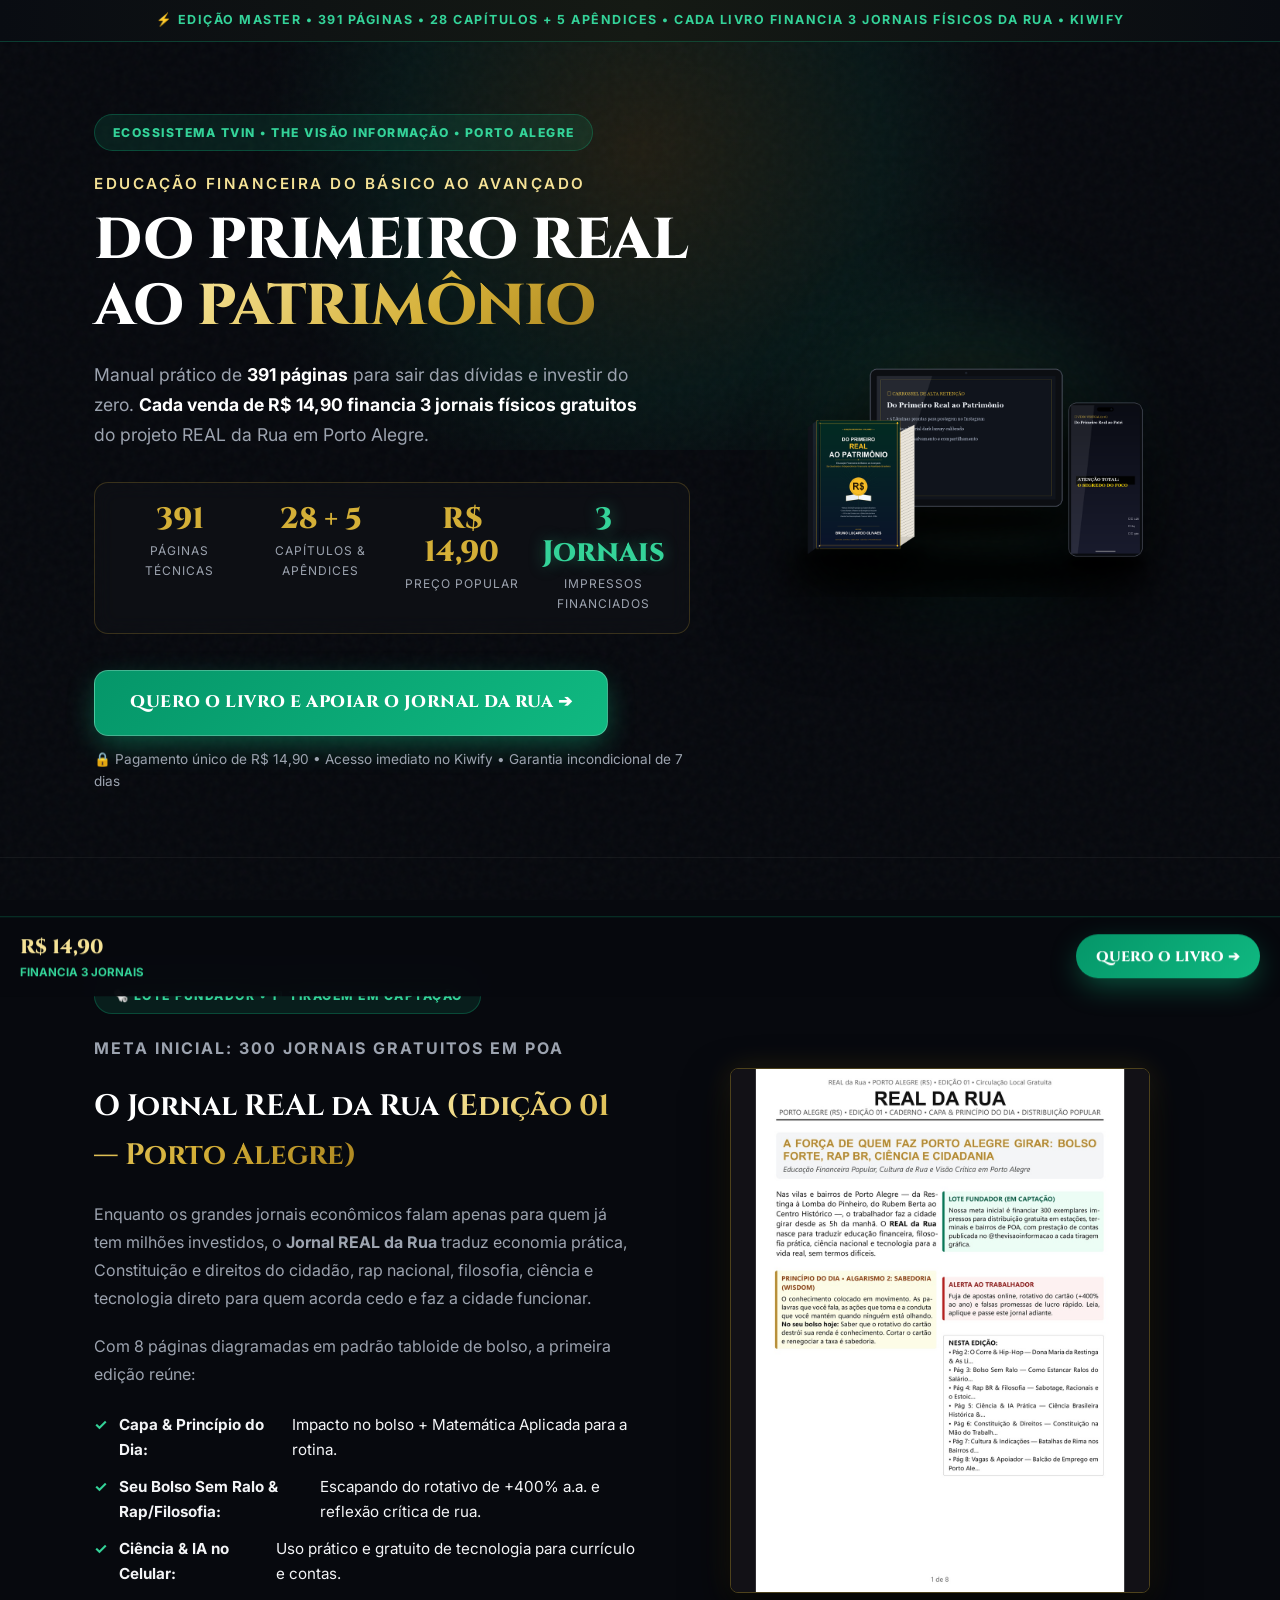
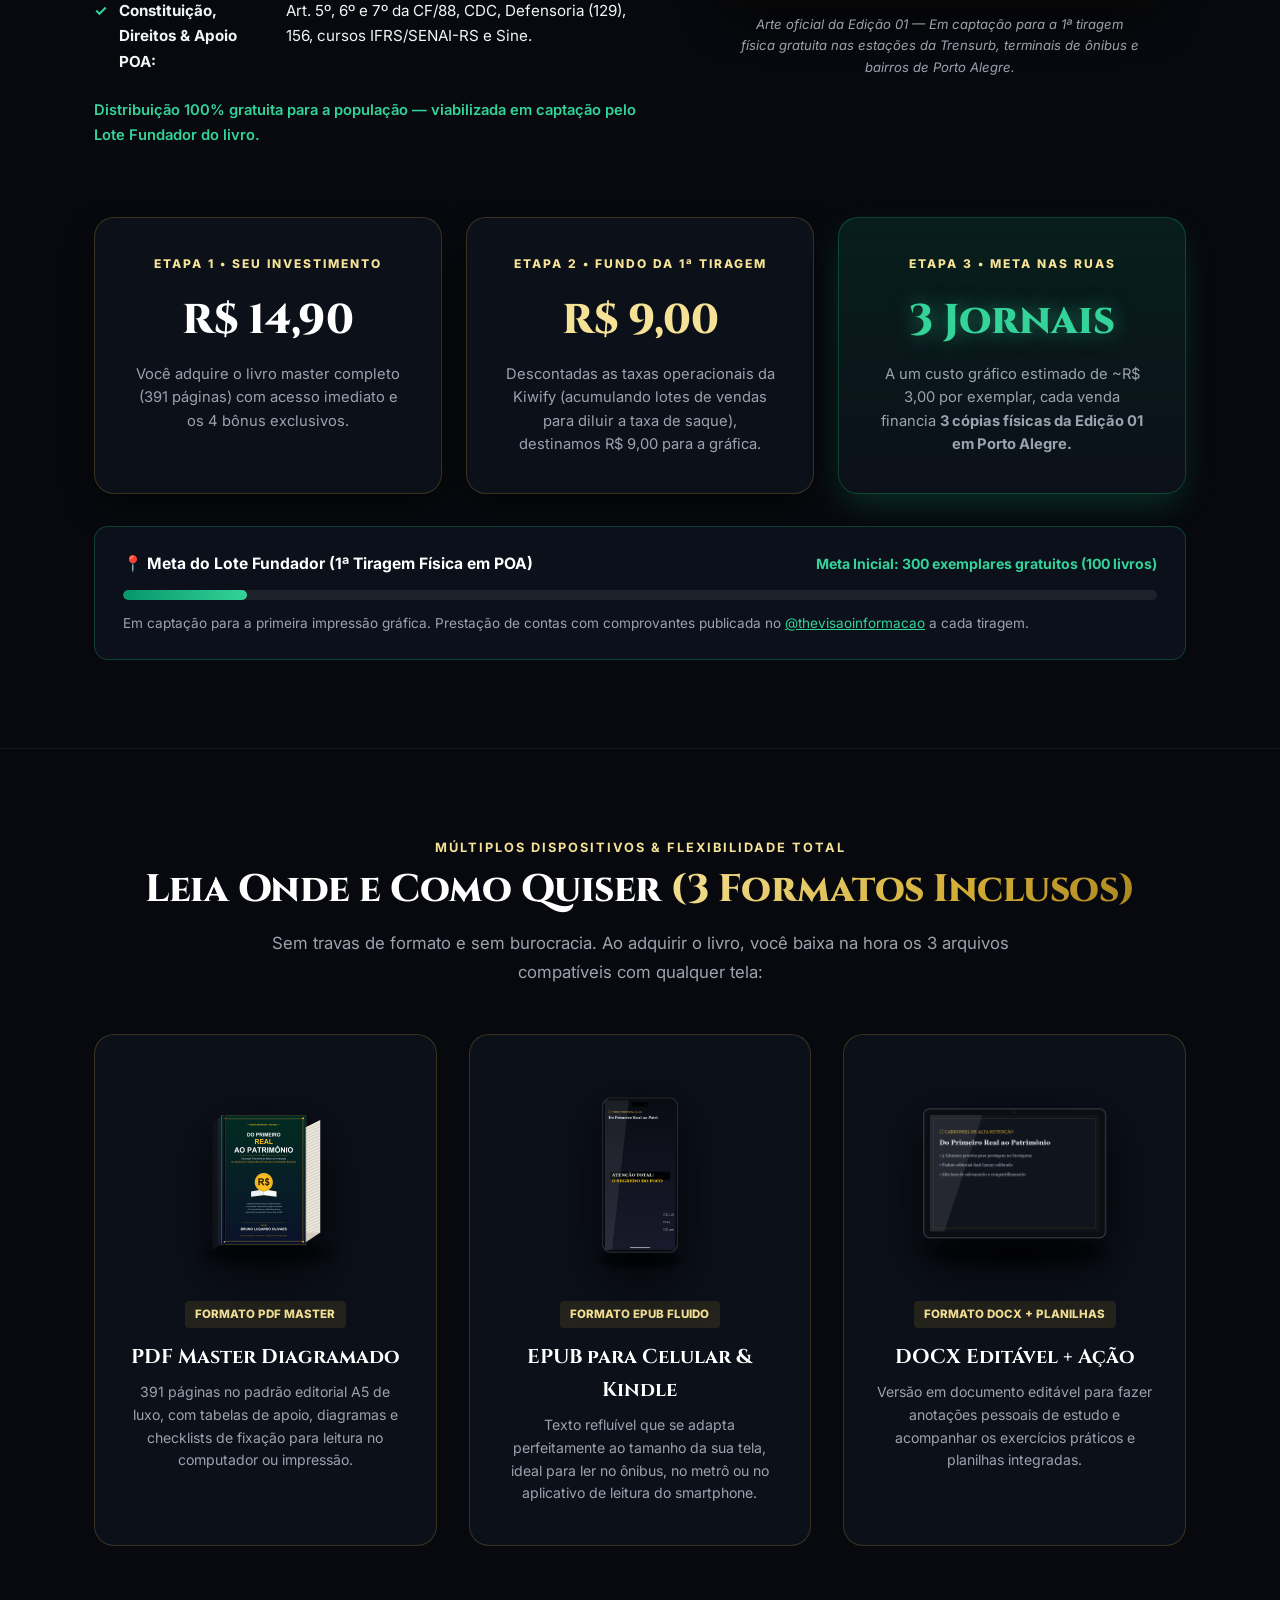
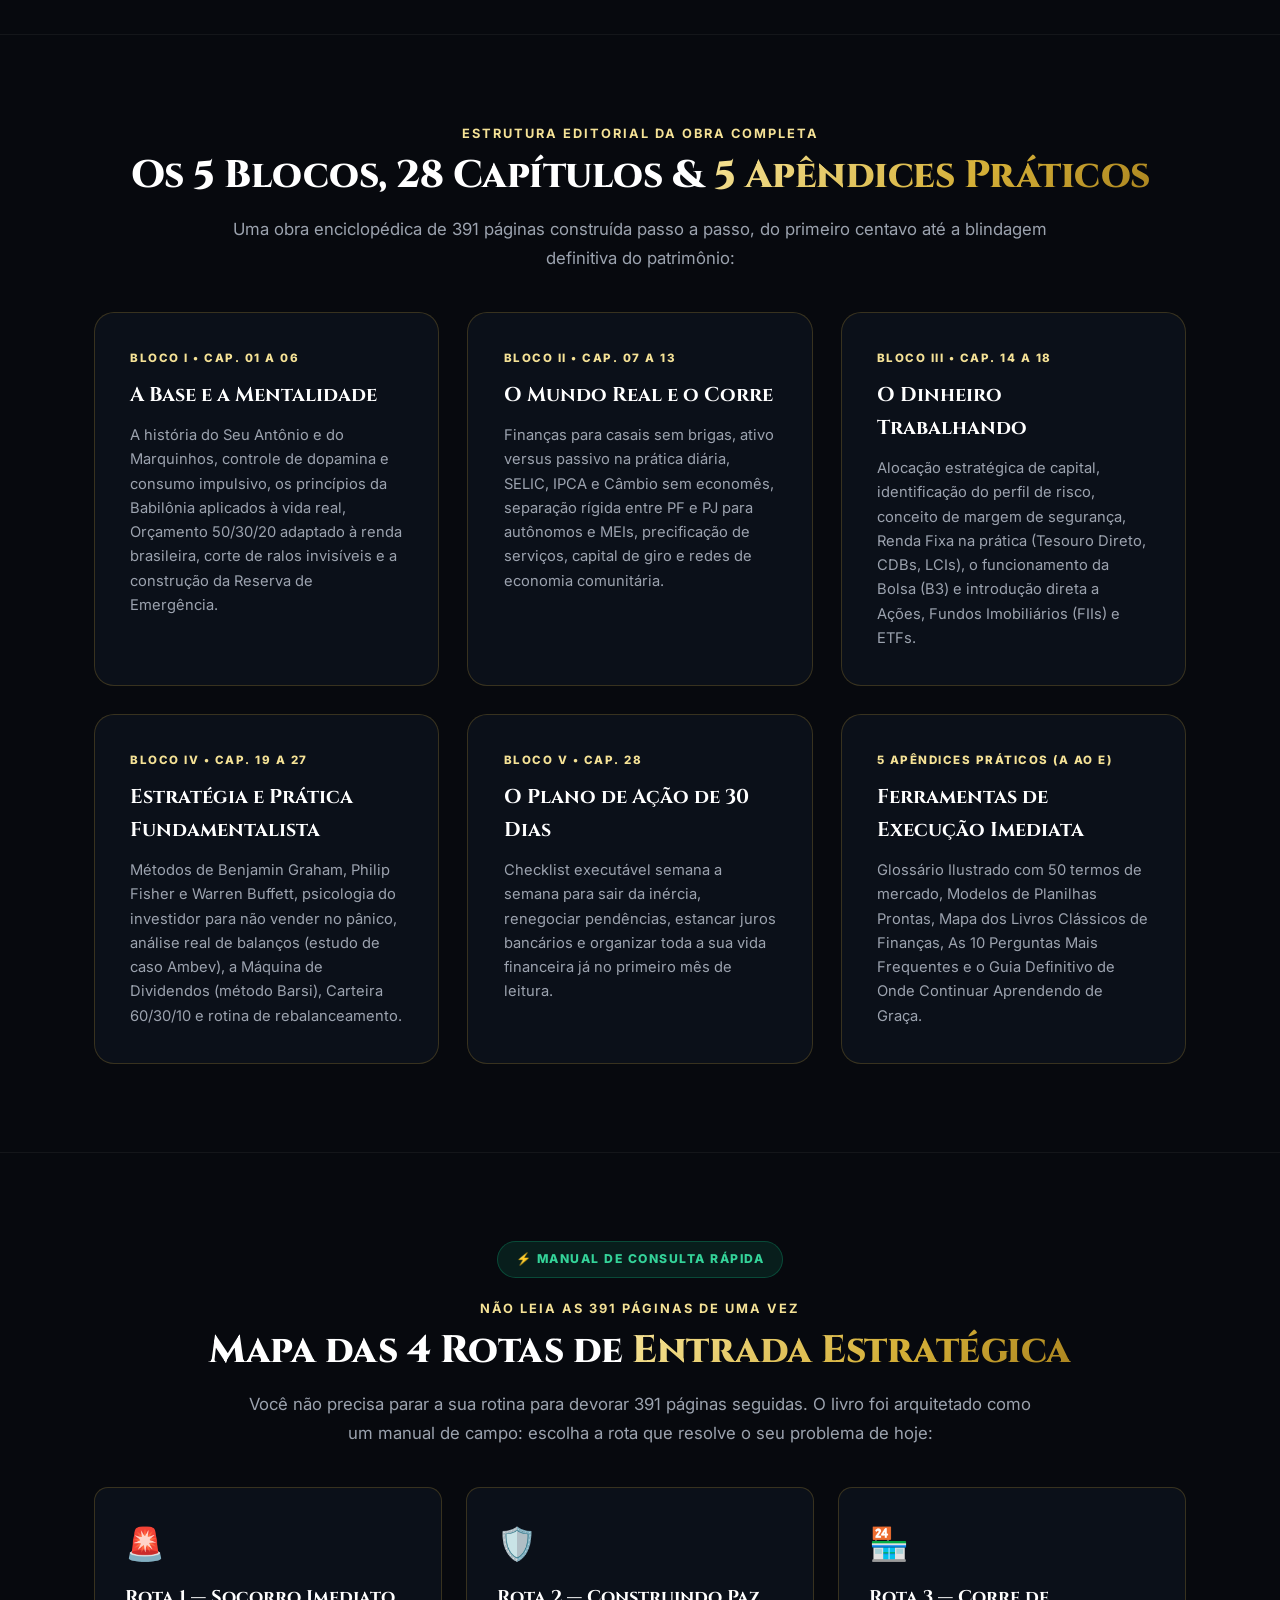
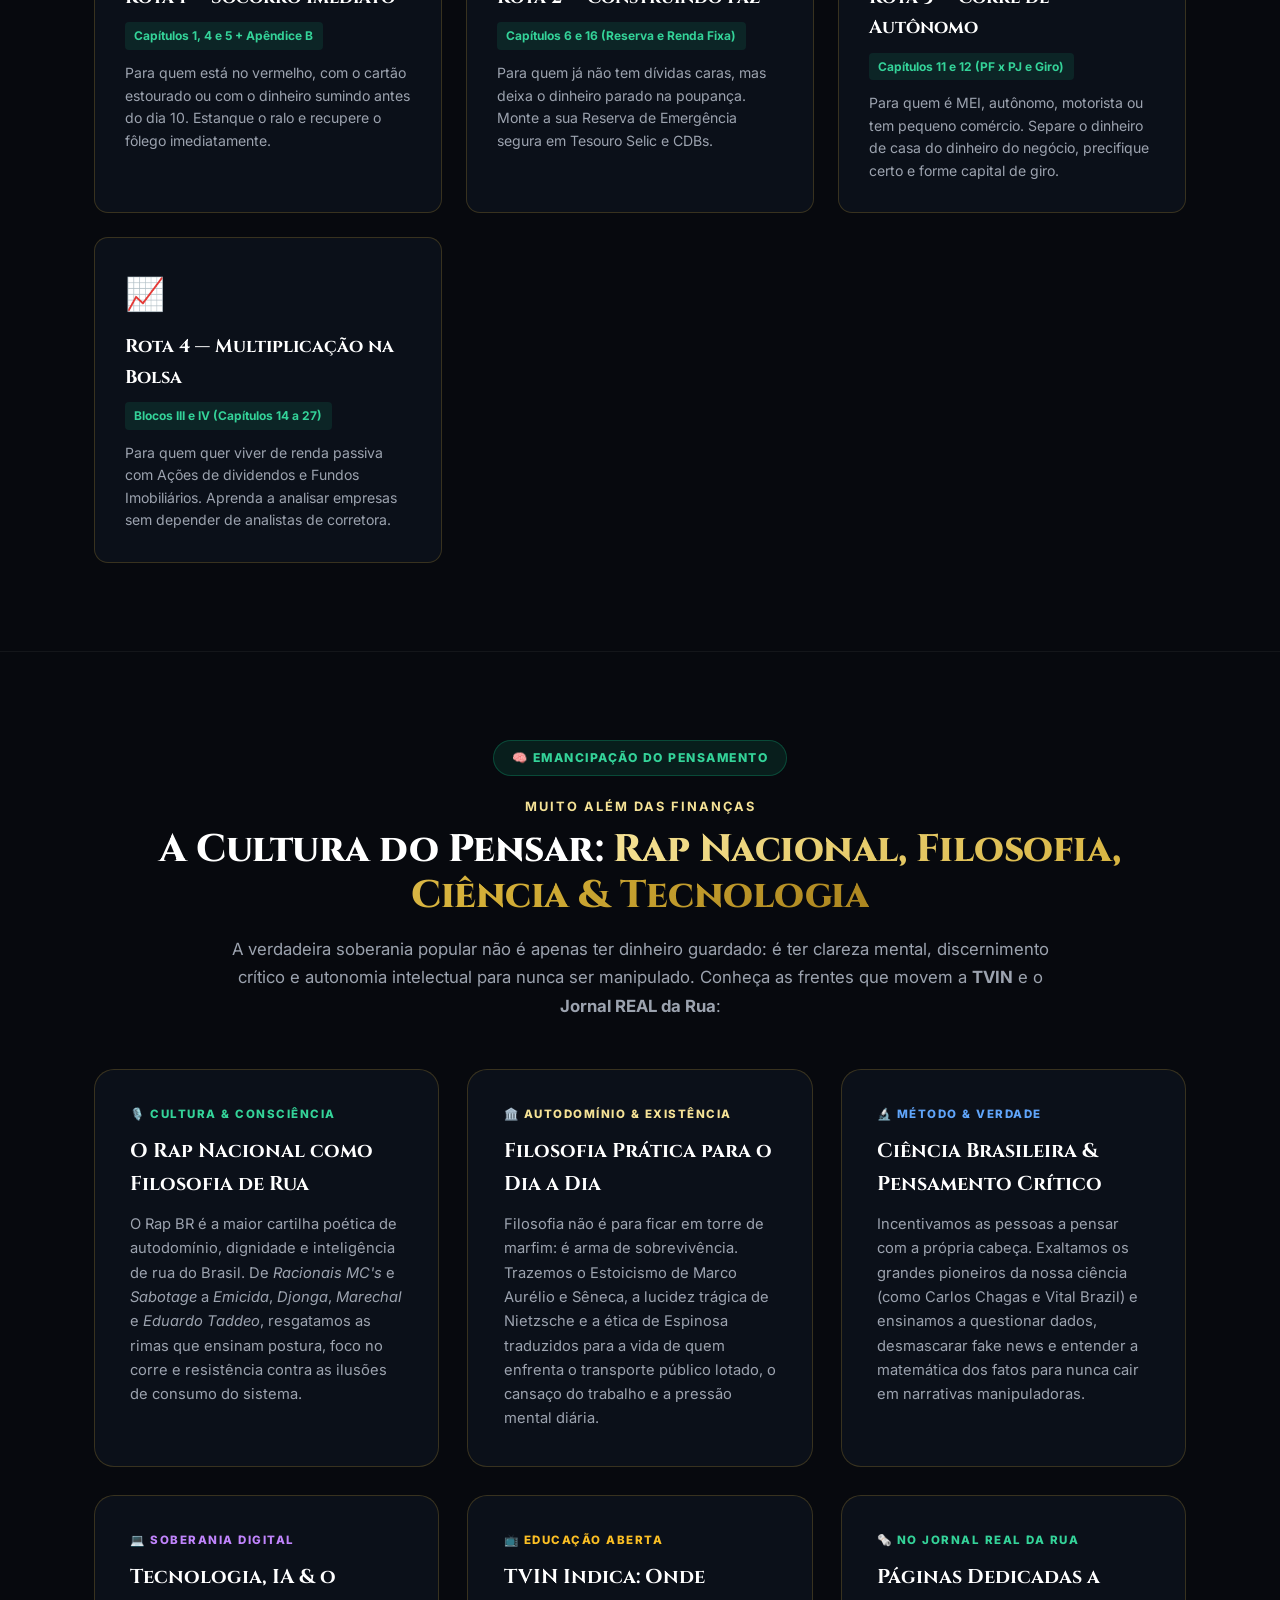
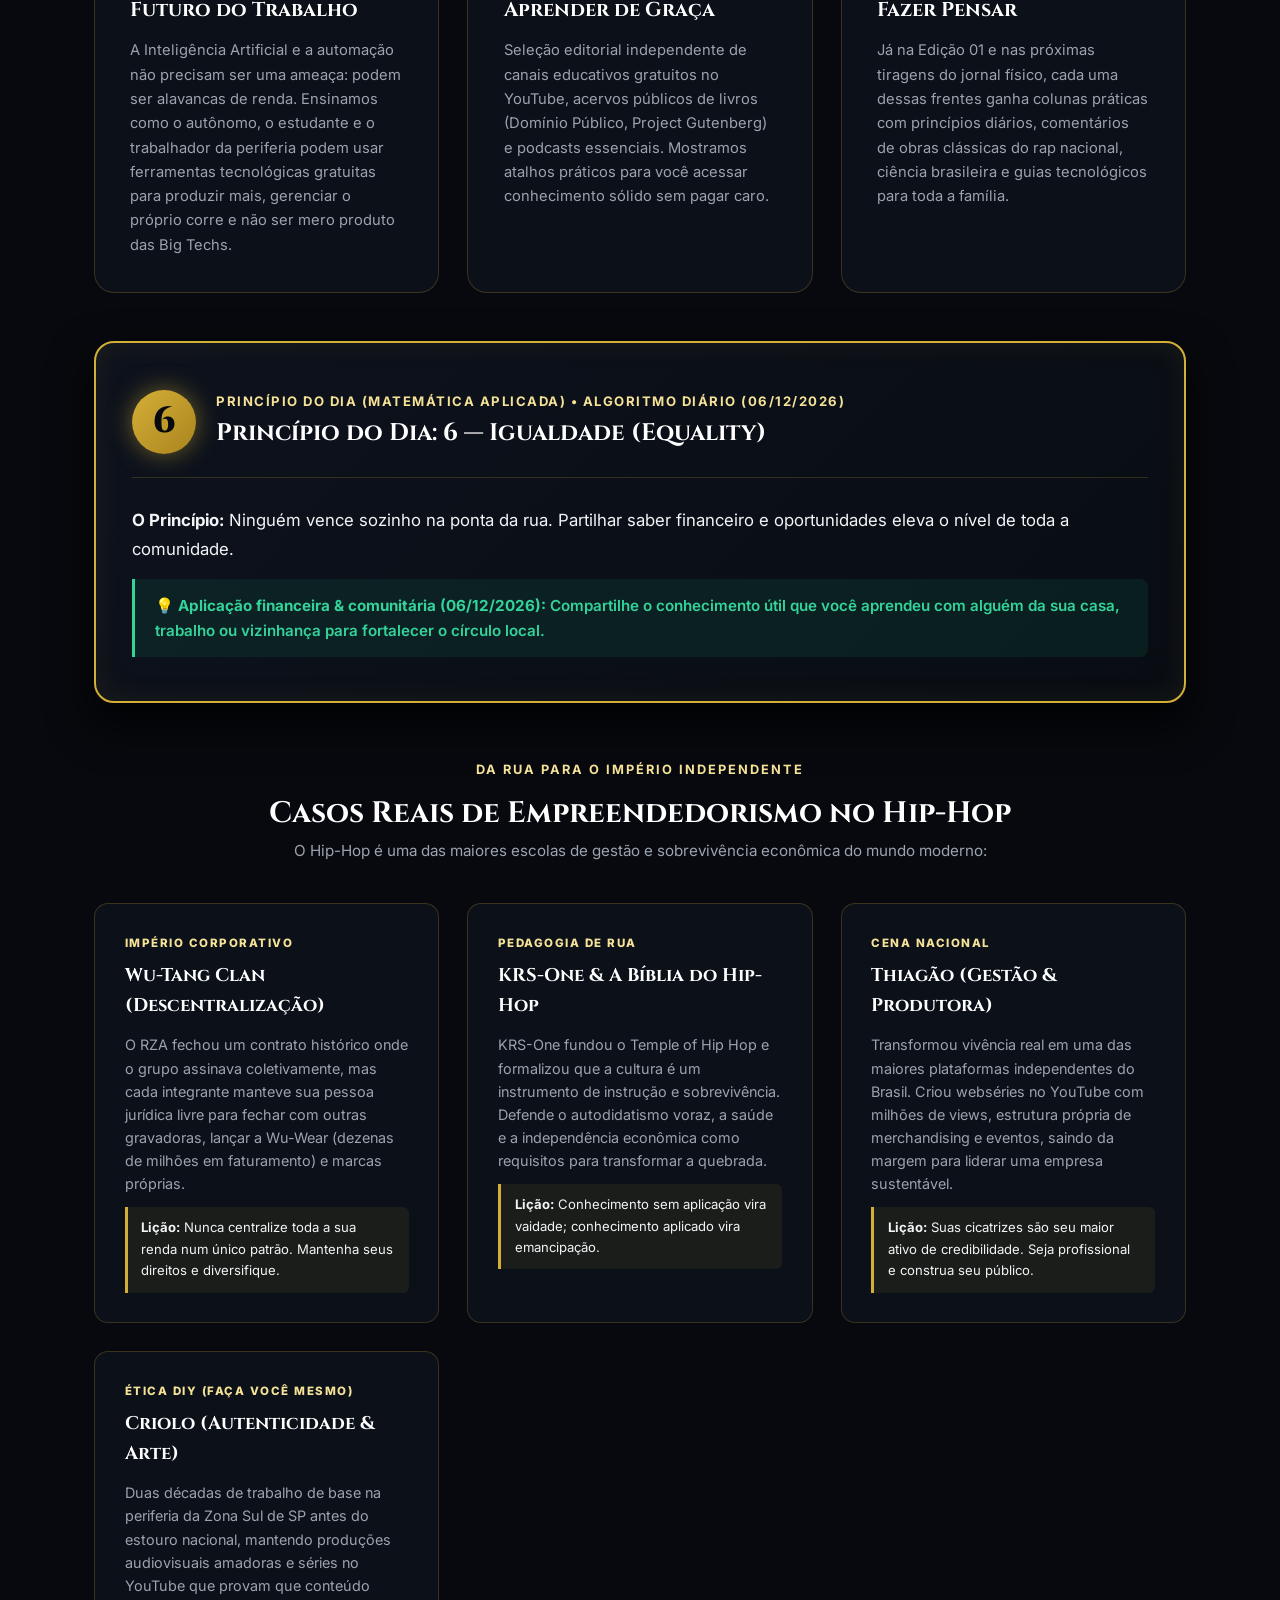
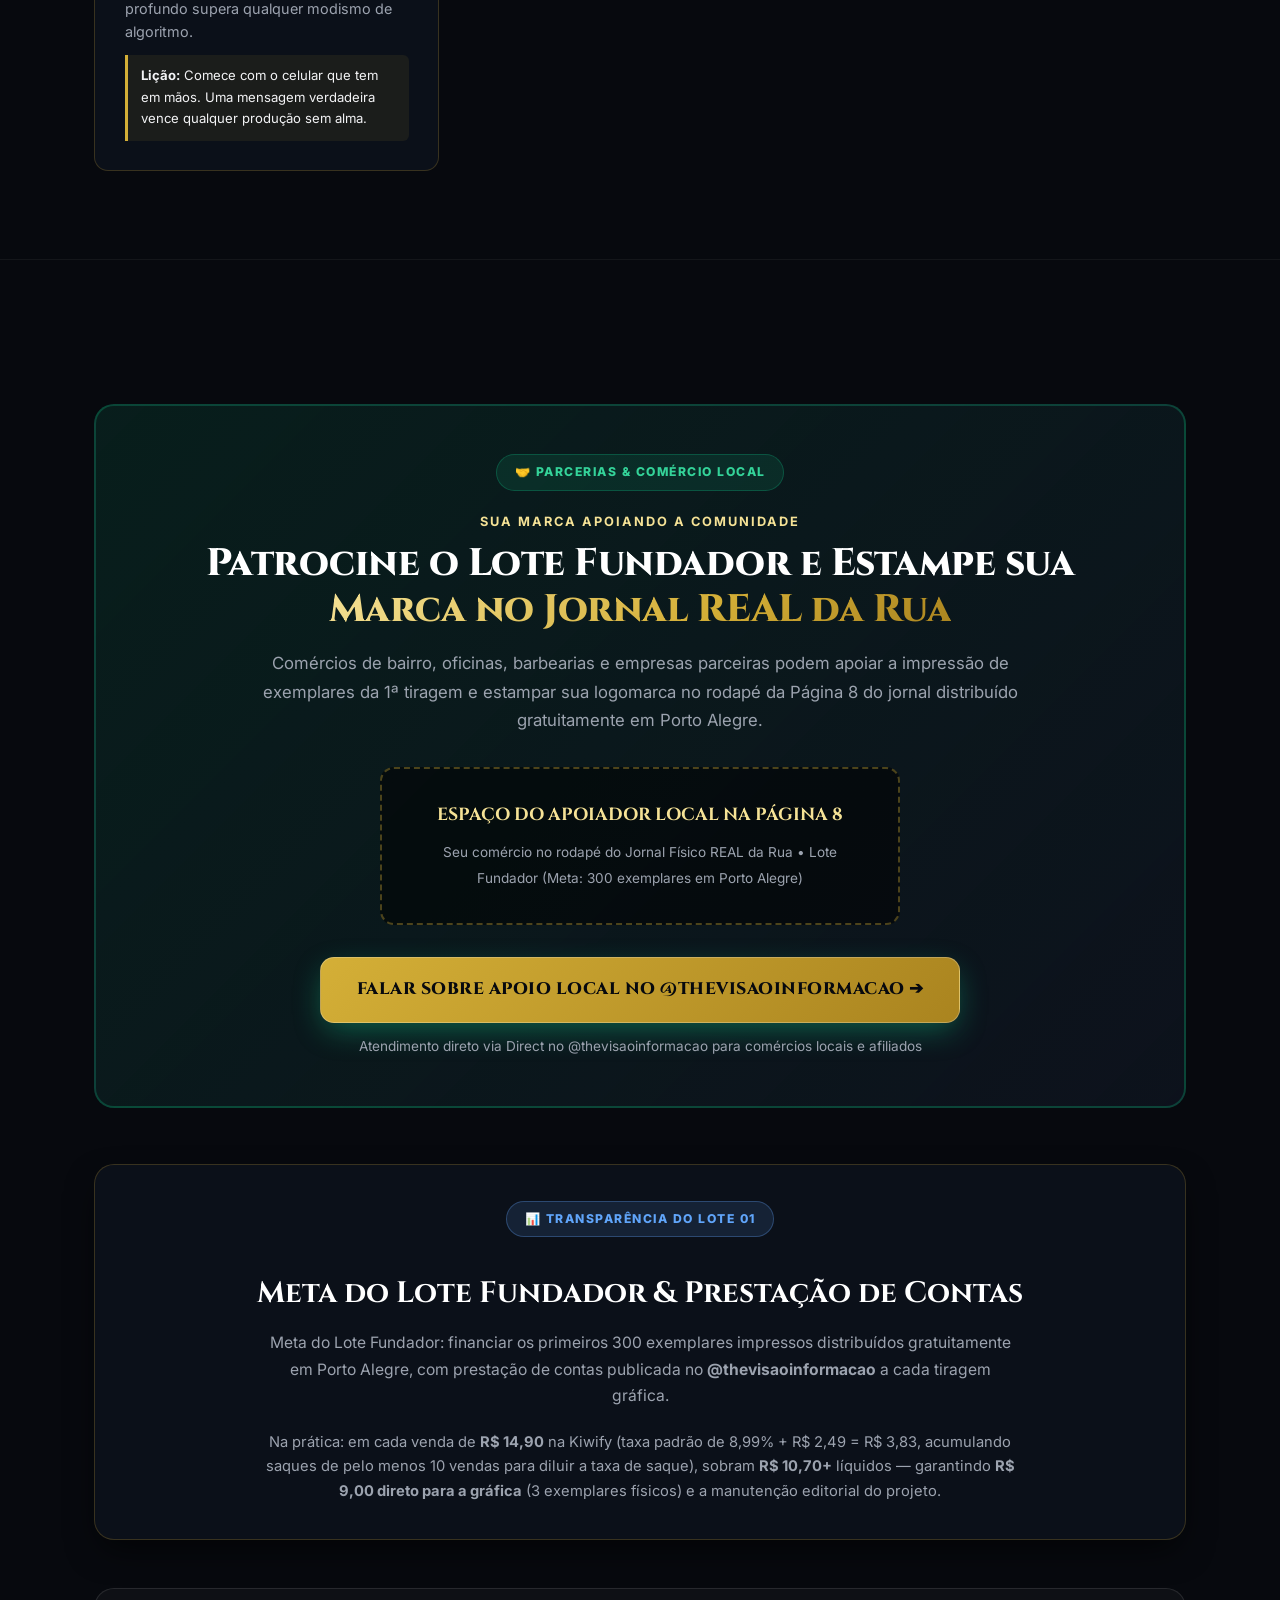
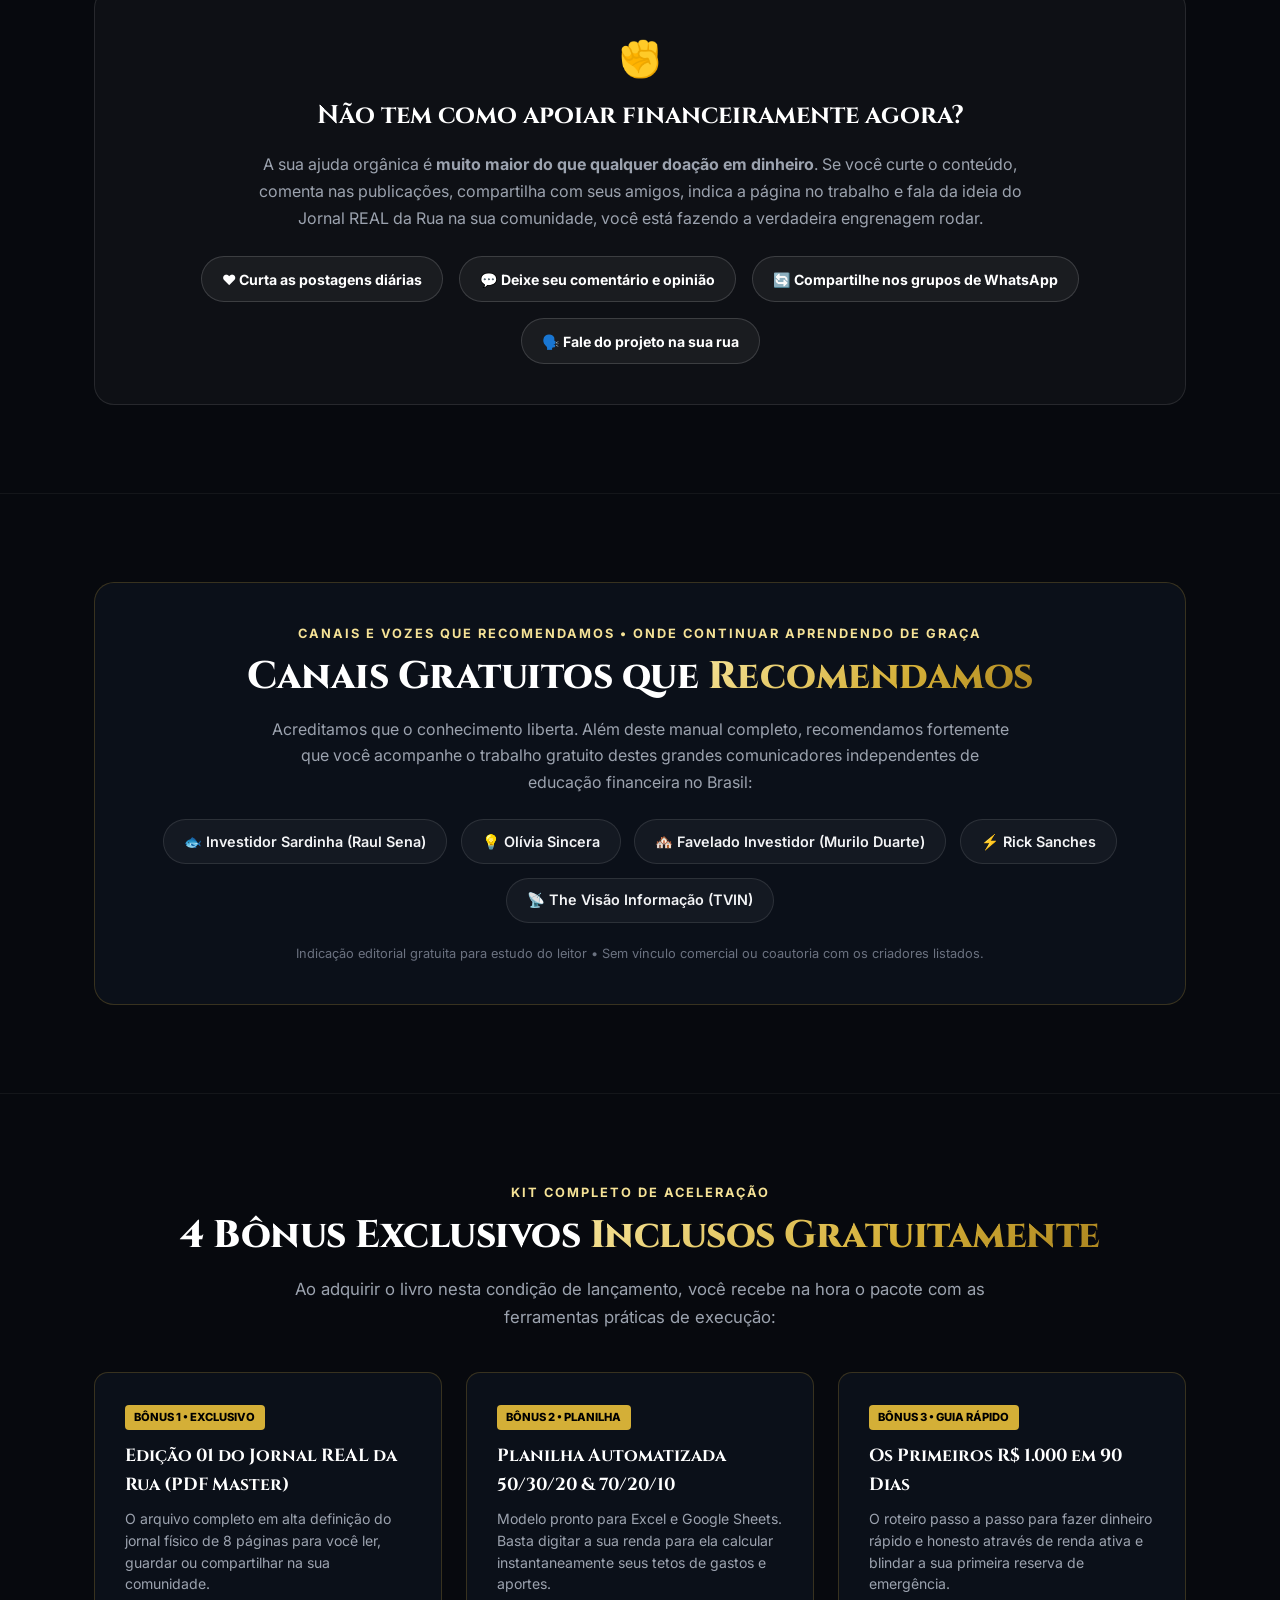
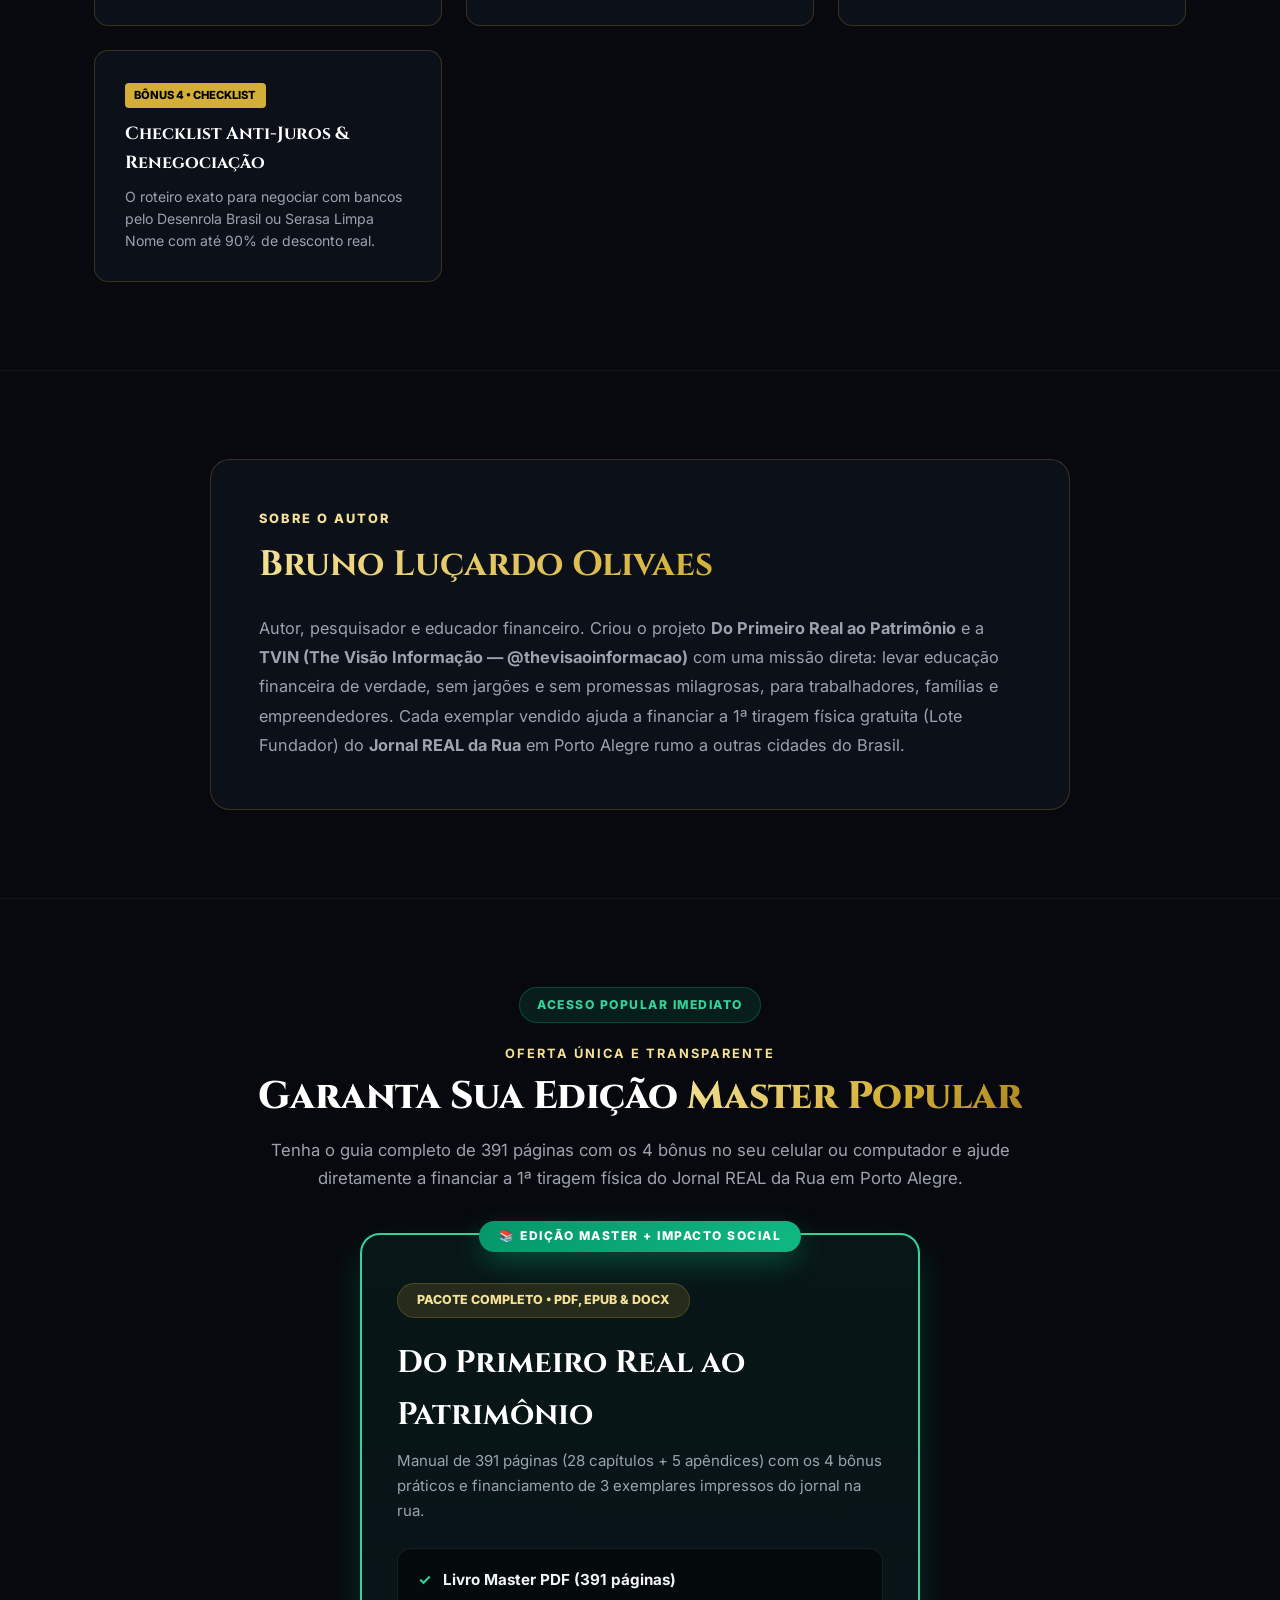
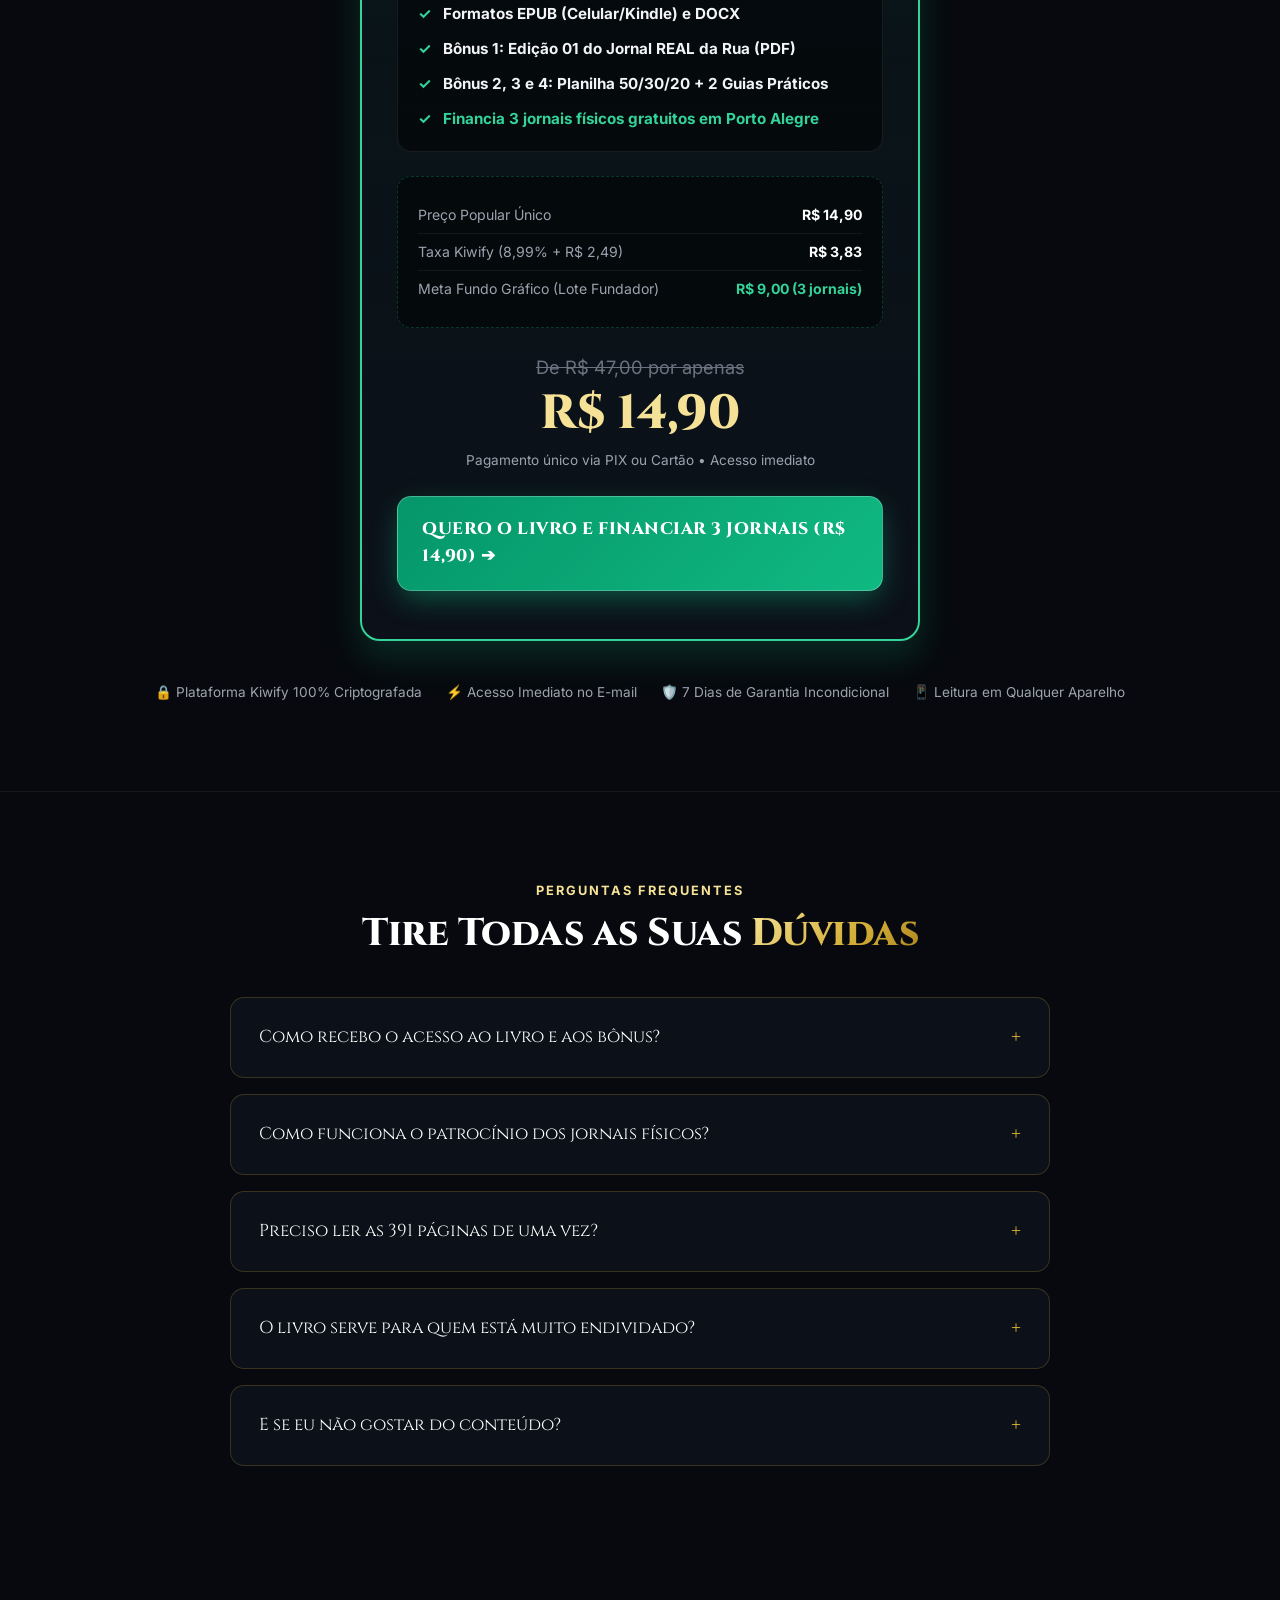
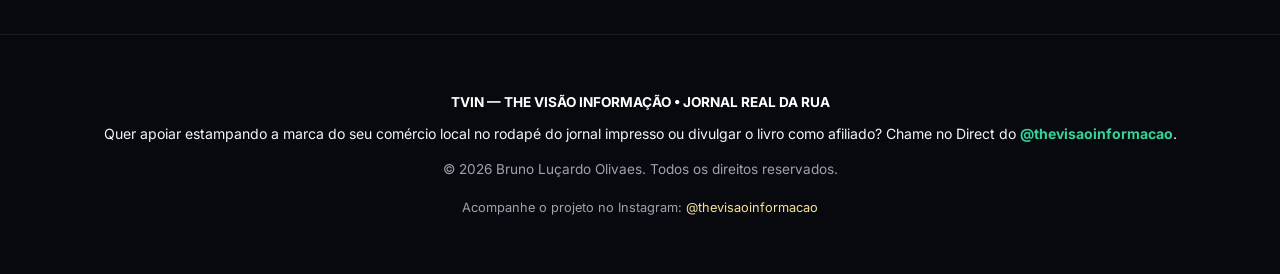
==== commit f323cfee: "Jornal e LP: incluir caderno Constituicao Federal (Art. 5, 6, 7) e Direitos do Cidadao" ====
--- a/do-primeiro-real/index.html
+++ b/do-primeiro-real/index.html
@@ -56,7 +56,7 @@
                 </div>
 
                 <div class="hero-cta-group">
-                    <a href="https://pay.kiwify.com.br/JUmJDc2" target="_blank" class="cta-button pulse">
+                    <a href="https://pay.kiwify.com.br/JUmJDc2" target="_blank" rel="noopener" class="cta-button pulse" data-track="cta_hero" data-cta-pos="hero">
                         QUERO O LIVRO E APOIAR O JORNAL DA RUA ➔
                     </a>
                     <span class="cta-subtext">🔒 Pagamento único de R$ 14,90 • Acesso imediato no Kiwify • Garantia incondicional de 7 dias</span>
@@ -79,7 +79,7 @@
                     <p class="section-eyebrow">META INICIAL: 300 JORNAIS GRATUITOS EM POA</p>
                     <h3>O Jornal REAL da Rua <span class="gold-text">(Edição 01 — Porto Alegre)</span></h3>
                     <p>
-                        Enquanto os grandes jornais econômicos falam apenas para quem já tem milhões investidos, o <strong>Jornal REAL da Rua</strong> traduz economia prática, rap nacional, filosofia, ciência e tecnologia direto para quem acorda cedo e faz a cidade funcionar.
+                        Enquanto os grandes jornais econômicos falam apenas para quem já tem milhões investidos, o <strong>Jornal REAL da Rua</strong> traduz economia prática, Constituição e direitos do cidadão, rap nacional, filosofia, ciência e tecnologia direto para quem acorda cedo e faz a cidade funcionar.
                     </p>
                     <p>
                         Com 8 páginas diagramadas em padrão tabloide de bolso, a primeira edição reúne:
@@ -88,7 +88,7 @@
                         <li><span class="bullet">✓</span> <strong>Capa & Princípio do Dia:</strong> Impacto no bolso + Matemática Aplicada para a rotina.</li>
                         <li><span class="bullet">✓</span> <strong>Seu Bolso Sem Ralo & Rap/Filosofia:</strong> Escapando do rotativo de +400% a.a. e reflexão crítica de rua.</li>
                         <li><span class="bullet">✓</span> <strong>Ciência & IA no Celular:</strong> Uso prático e gratuito de tecnologia para currículo e contas.</li>
-                        <li><span class="bullet">✓</span> <strong>Cidadania & Apoio em POA:</strong> Defensoria RS (129), Fala POA (156), cursos IFRS/SENAI-RS e Sine.</li>
+                        <li><span class="bullet">✓</span> <strong>Constituição, Direitos & Apoio POA:</strong> Art. 5º, 6º e 7º da CF/88, CDC, Defensoria (129), 156, cursos IFRS/SENAI-RS e Sine.</li>
                     </ul>
                     <p style="font-size: 0.92rem; color: var(--emerald-light); font-weight: 600;">
                         Distribuição 100% gratuita para a população — viabilizada em captação pelo Lote Fundador do livro.
@@ -134,7 +134,7 @@
                     <div class="founder-lot-fill" style="width: 12%;"></div>
                 </div>
                 <p class="founder-lot-note">
-                    Em captação para a primeira impressão gráfica. Prestação de contas com comprovantes publicada no <a href="https://instagram.com/thevisaoinformacao" target="_blank" style="color: var(--emerald-light); text-decoration: underline;">@thevisaoinformacao</a> a cada tiragem.
+                    Em captação para a primeira impressão gráfica. Prestação de contas com comprovantes publicada no <a href="https://instagram.com/thevisaoinformacao" target="_blank" rel="noopener" data-track="ig_prestacao_contas" data-cta-pos="jornal_transparencia" style="color: var(--emerald-light); text-decoration: underline;">@thevisaoinformacao</a> a cada tiragem.
                 </p>
             </div>
         </div>
@@ -406,7 +406,7 @@
                 </div>
 
                 <div style="margin-top: 1.75rem;">
-                    <a href="https://instagram.com/thevisaoinformacao" target="_blank" class="cta-button" style="background: linear-gradient(135deg, #d4af37 0%, #aa841f 100%); color: #07090e; font-weight: 800;">
+                    <a href="https://instagram.com/thevisaoinformacao" target="_blank" rel="noopener" data-track="ig_apoio_local" data-cta-pos="patrocinio" class="cta-button" style="background: linear-gradient(135deg, #d4af37 0%, #aa841f 100%); color: #07090e; font-weight: 800;">
                         FALAR SOBRE APOIO LOCAL NO @THEVISAOINFORMACAO ➔
                     </a>
                     <span class="cta-subtext" style="display: block; margin-top: 0.75rem;">
@@ -577,7 +577,7 @@
                     </div>
 
                     <div>
-                        <a href="https://pay.kiwify.com.br/JUmJDc2" target="_blank" class="cta-button pulse" style="width: 100%; font-size: 1.05rem; padding: 1.15rem 1.5rem;">
+                        <a href="https://pay.kiwify.com.br/JUmJDc2" target="_blank" rel="noopener" data-track="cta_pricing" data-cta-pos="pricing" class="cta-button pulse" style="width: 100%; font-size: 1.05rem; padding: 1.15rem 1.5rem;">
                             QUERO O LIVRO E FINANCIAR 3 JORNAIS (R$ 14,90) ➔
                         </a>
                     </div>
@@ -656,17 +656,17 @@
     </section>
 
     <!-- FOOTER -->
-    <footer class="footer">
+    <footer class="footer" id="rodape">
         <div class="container">
             <p style="color: #ffffff; font-weight: 700; margin-bottom: 0.5rem;">TVIN — THE VISÃO INFORMAÇÃO • JORNAL REAL DA RUA</p>
             <p style="margin-bottom: 0.85rem; color: var(--text-main); font-size: 0.88rem;">
-                Quer apoiar estampando a marca do seu comércio local no rodapé do jornal impresso ou divulgar o livro como afiliado? Chame no Direct do <a href="https://instagram.com/thevisaoinformacao" target="_blank" style="color: var(--emerald-light); font-weight: 700;">@thevisaoinformacao</a>.
+                Quer apoiar estampando a marca do seu comércio local no rodapé do jornal impresso ou divulgar o livro como afiliado? Chame no Direct do <a href="https://instagram.com/thevisaoinformacao" target="_blank" rel="noopener" data-track="ig_footer_apoio" data-cta-pos="footer_apoio" style="color: var(--emerald-light); font-weight: 700;">@thevisaoinformacao</a>.
             </p>
             <p style="margin-bottom: 1rem;">
                 © 2026 Bruno Luçardo Olivaes. Todos os direitos reservados.
             </p>
             <p style="font-size: 0.8rem;">
-                Acompanhe o projeto no Instagram: <a href="https://instagram.com/thevisaoinformacao" target="_blank">@thevisaoinformacao</a>
+                Acompanhe o projeto no Instagram: <a href="https://instagram.com/thevisaoinformacao" target="_blank" rel="noopener" data-track="ig_footer_perfil" data-cta-pos="footer_perfil">@thevisaoinformacao</a>
             </p>
         </div>
     </footer>
@@ -677,12 +677,14 @@
             <span class="sticky-price">R$ 14,90</span>
             <span class="sticky-sub">Financia 3 Jornais</span>
         </div>
-        <a href="https://pay.kiwify.com.br/JUmJDc2" target="_blank" class="sticky-btn">
+        <a href="https://pay.kiwify.com.br/JUmJDc2" target="_blank" rel="noopener" data-track="cta_sticky_mobile" data-cta-pos="sticky_mobile" class="sticky-btn">
             QUERO O LIVRO ➔
         </a>
     </div>
 
-    <!-- SCRIPT INTERATIVIDADE -->
-    <script src="script.js"></script>
+    <!-- TELEMETRIA & INTERATIVIDADE -->
+    <script src="tracking-config.js"></script>
+    <script src="tracking.js" defer></script>
+    <script src="script.js" defer></script>
 </body>
 </html>
